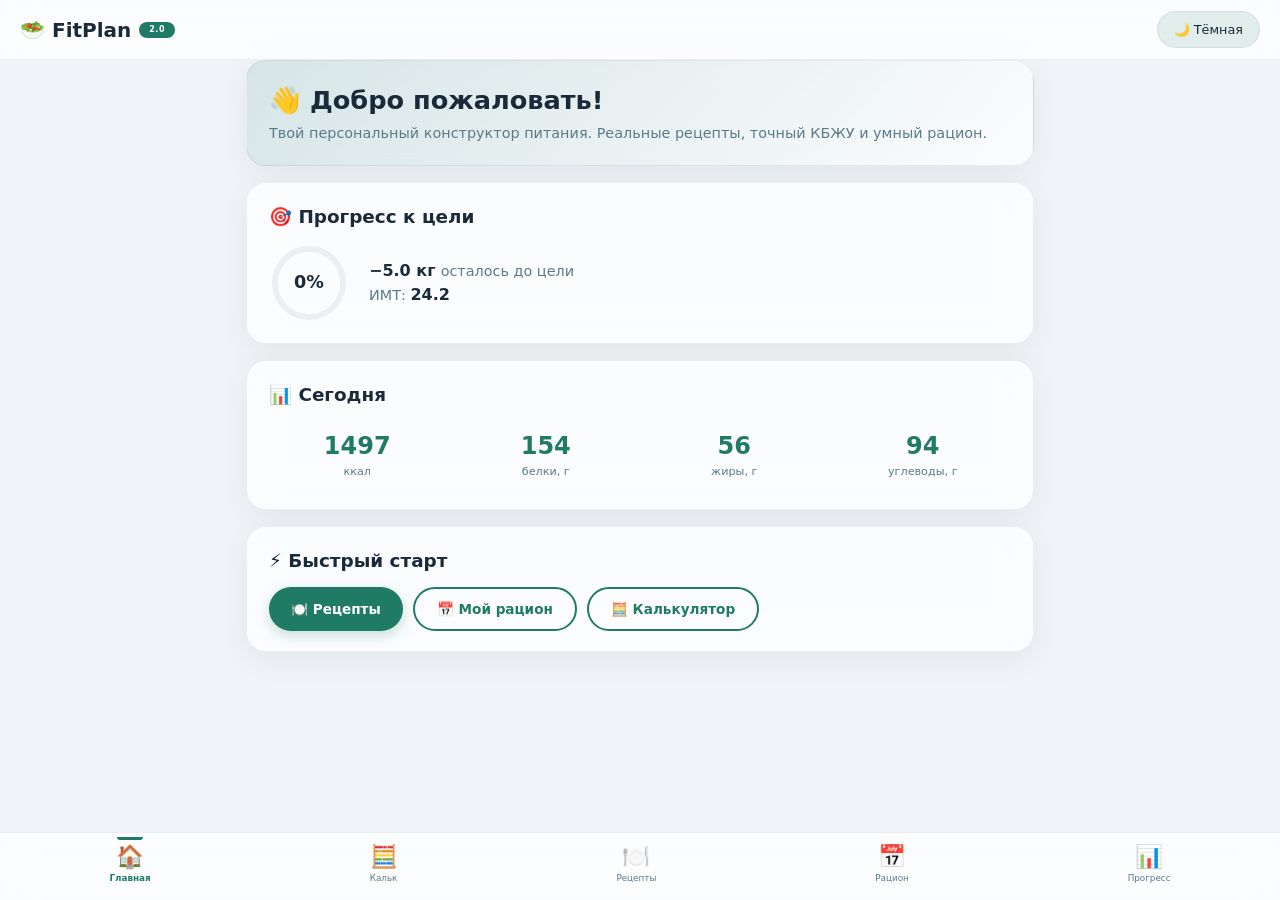
==== index.html @ 9dc666ec "Update index.html" ====
<!DOCTYPE html>
<html lang="ru">
<head>
  <meta charset="UTF-8">
  <meta name="viewport" content="width=device-width, initial-scale=1.0, maximum-scale=1.0, user-scalable=yes">

  <!-- SEO -->
  <title>FitPlan 2.0 — умный конструктор питания</title>
  <meta name="description" content="FitPlan 2.0: персональный конструктор питания с реальными рецептами, калькулятором калорий, планом на неделю и прогрессом.">
  <meta name="keywords" content="fitplan, питание, рецепты, кбжу, калории, похудение, рацион">
  <link rel="canonical" href="https://p2wwd8whgm-cmyk.github.io/fit-plan/">

  <!-- Open Graph -->
  <meta property="og:title" content="FitPlan 2.0 — умный конструктор питания">
  <meta property="og:description" content="Персональный конструктор питания с реальными рецептами на русском языке, калькулятором калорий и планом на неделю.">
  <meta property="og:url" content="https://p2wwd8whgm-cmyk.github.io/fit-plan/">
  <meta property="og:type" content="website">
  <meta property="og:image" content="https://p2wwd8whgm-cmyk.github.io/fit-plan/images/og-image.png">

  <!-- Twitter Card -->
  <meta name="twitter:card" content="summary_large_image">
  <meta name="twitter:title" content="FitPlan 2.0 — умный конструктор питания">
  <meta name="twitter:description" content="Персональный конструктор питания с реальными рецептами на русском языке, калькулятором калорий и планом на неделю.">

  <!-- PWA -->
  <link rel="manifest" href="manifest.json">
  <meta name="theme-color" content="#1f7b66">
  <meta name="apple-mobile-web-app-capable" content="yes">
  <meta name="apple-mobile-web-app-status-bar-style" content="black-translucent">

  <style>
    /* ============================================================
       1. ПЕРЕМЕННЫЕ И СБРОС
       ============================================================ */
    * {
      margin: 0;
      padding: 0;
      box-sizing: border-box;
      font-family: system-ui, -apple-system, 'Segoe UI', Roboto, sans-serif;
    }
    :root {
      --bg: #f0f4f8;
      --bg-card: rgba(255, 255, 255, 0.75);
      --bg-card-solid: #ffffff;
      --text: #1a2a3a;
      --text-muted: #5a7a8a;
      --border: rgba(0, 0, 0, 0.06);
      --primary: #1f7b66;
      --primary-light: rgba(31, 123, 102, 0.12);
      --primary-glow: rgba(31, 123, 102, 0.25);
      --shadow: 0 8px 32px rgba(0, 0, 0, 0.06);
      --radius: 20px;
      --radius-sm: 12px;
      --nav-height: 68px;
      --header-height: 60px;
      --transition: 0.35s cubic-bezier(0.4, 0, 0.2, 1);
    }
    [data-theme="dark"] {
      --bg: #0e1620;
      --bg-card: rgba(26, 38, 50, 0.85);
      --bg-card-solid: #1a2632;
      --text: #eaf0f5;
      --text-muted: #8aa0b0;
      --border: rgba(255, 255, 255, 0.06);
      --shadow: 0 8px 32px rgba(0, 0, 0, 0.4);
      --primary-light: rgba(43, 155, 130, 0.18);
      --primary-glow: rgba(43, 155, 130, 0.3);
    }
    html {
      scroll-behavior: smooth;
    }
    body {
      background: var(--bg);
      color: var(--text);
      transition: background var(--transition), color var(--transition);
      min-height: 100vh;
      padding-top: var(--header-height);
      padding-bottom: calc(var(--nav-height) + 20px);
      font-size: 16px;
      line-height: 1.5;
    }
    ::-webkit-scrollbar {
      width: 4px;
    }
    ::-webkit-scrollbar-track {
      background: transparent;
    }
    ::-webkit-scrollbar-thumb {
      background: var(--primary);
      border-radius: 10px;
    }
    a {
      color: var(--primary);
      text-decoration: none;
    }
    button {
      cursor: pointer;
      font: inherit;
      border: none;
      background: none;
      color: inherit;
    }
    input,
    select {
      font: inherit;
      color: inherit;
    }

    /* ============================================================
       2. ОБЩИЕ КОМПОНЕНТЫ
       ============================================================ */
    .container {
      max-width: 820px;
      margin: 0 auto;
      padding: 0 16px;
    }
    .text-muted {
      color: var(--text-muted);
      font-size: 0.9rem;
    }
    .card {
      background: var(--bg-card);
      backdrop-filter: blur(16px);
      -webkit-backdrop-filter: blur(16px);
      border: 1px solid var(--border);
      border-radius: var(--radius);
      padding: 20px 22px;
      margin-bottom: 16px;
      box-shadow: var(--shadow);
      transition: background var(--transition), border var(--transition), box-shadow var(--transition);
    }
    .card-solid {
      background: var(--bg-card-solid);
      backdrop-filter: none;
    }
    .card h2 {
      font-size: 1.15rem;
      font-weight: 600;
      margin-bottom: 12px;
      display: flex;
      align-items: center;
      gap: 8px;
    }
    .btn {
      display: inline-flex;
      align-items: center;
      justify-content: center;
      gap: 6px;
      padding: 10px 22px;
      border-radius: 60px;
      font-weight: 600;
      font-size: 0.85rem;
      transition: all var(--transition);
      border: none;
      background: var(--primary);
      color: #fff;
      box-shadow: 0 4px 14px var(--primary-glow);
    }
    .btn:hover {
      transform: translateY(-2px);
      box-shadow: 0 6px 24px var(--primary-glow);
    }
    .btn:active {
      transform: scale(0.97);
    }
    .btn-outline {
      background: transparent;
      color: var(--primary);
      box-shadow: none;
      border: 2px solid var(--primary);
    }
    .btn-outline:hover {
      background: var(--primary-light);
      box-shadow: none;
      transform: translateY(-2px);
    }
    .btn-sm {
      padding: 6px 14px;
      font-size: 0.75rem;
    }
    .btn-danger {
      background: #e74c3c;
      box-shadow: 0 4px 14px rgba(231, 76, 60, 0.25);
    }
    .btn-danger:hover {
      box-shadow: 0 6px 24px rgba(231, 76, 60, 0.35);
    }

    /* ============================================================
       3. ШАПКА
       ============================================================ */
    .header {
      position: fixed;
      top: 0;
      left: 0;
      right: 0;
      height: var(--header-height);
      background: var(--bg-card);
      backdrop-filter: blur(16px);
      -webkit-backdrop-filter: blur(16px);
      border-bottom: 1px solid var(--border);
      display: flex;
      align-items: center;
      justify-content: space-between;
      padding: 0 20px;
      z-index: 100;
      transition: background var(--transition), border var(--transition);
    }
    .header h1 {
      font-size: 1.25rem;
      font-weight: 700;
      display: flex;
      align-items: center;
      gap: 8px;
    }
    .header h1 span {
      background: var(--primary);
      color: #fff;
      font-size: 0.5rem;
      font-weight: 600;
      padding: 2px 10px;
      border-radius: 40px;
      letter-spacing: 0.5px;
      text-transform: uppercase;
    }
    .theme-toggle {
      padding: 8px 16px;
      border-radius: 60px;
      font-size: 0.8rem;
      font-weight: 500;
      background: var(--primary-light);
      color: var(--text);
      border: 1px solid var(--border);
      transition: all var(--transition);
    }
    .theme-toggle:hover {
      background: var(--primary);
      color: #fff;
    }

    /* ============================================================
       4. НИЖНЯЯ НАВИГАЦИЯ
       ============================================================ */
    .bottom-nav {
      position: fixed;
      bottom: 0;
      left: 0;
      right: 0;
      height: var(--nav-height);
      background: var(--bg-card);
      backdrop-filter: blur(16px);
      -webkit-backdrop-filter: blur(16px);
      border-top: 1px solid var(--border);
      display: flex;
      align-items: stretch;
      justify-content: space-around;
      padding: 4px 0 8px;
      z-index: 100;
      transition: background var(--transition), border var(--transition);
    }
    .bottom-nav .tab-btn {
      display: flex;
      flex-direction: column;
      align-items: center;
      justify-content: center;
      gap: 2px;
      font-size: 0.55rem;
      font-weight: 500;
      color: var(--text-muted);
      padding: 4px 12px;
      border-radius: var(--radius-sm);
      transition: all var(--transition);
      min-width: 52px;
      position: relative;
    }
    .bottom-nav .tab-btn .icon {
      font-size: 1.4rem;
      line-height: 1.2;
    }
    .bottom-nav .tab-btn.active {
      color: var(--primary);
      font-weight: 600;
    }
    .bottom-nav .tab-btn.active::after {
      content: '';
      position: absolute;
      top: 0;
      left: 30%;
      right: 30%;
      height: 3px;
      background: var(--primary);
      border-radius: 0 0 4px 4px;
    }
    .bottom-nav .tab-btn:hover {
      color: var(--text);
      background: var(--primary-light);
    }

    /* ============================================================
       5. СТРАНИЦЫ
       ============================================================ */
    .page {
      display: none;
      animation: fadeUp 0.4s ease;
    }
    .page.active {
      display: block;
    }
    @keyframes fadeUp {
      from {
        opacity: 0;
        transform: translateY(16px);
      }
      to {
        opacity: 1;
        transform: translateY(0);
      }
    }

    /* ============================================================
       6. ГЛАВНАЯ
       ============================================================ */
    .home-hero {
      background: linear-gradient(135deg, var(--primary-light), var(--bg-card));
      border: 1px solid var(--border);
    }
    .home-hero h2 {
      font-size: 1.6rem;
      margin-bottom: 4px;
    }
    .home-stats {
      display: grid;
      grid-template-columns: repeat(auto-fit, minmax(100px, 1fr));
      gap: 12px;
    }
    .home-stats .stat-item {
      text-align: center;
      padding: 8px 0;
    }
    .home-stats .stat-item .value {
      font-size: 1.5rem;
      font-weight: 700;
      color: var(--primary);
    }
    .home-stats .stat-item .label {
      font-size: 0.7rem;
      color: var(--text-muted);
    }
    .progress-ring-wrap {
      display: flex;
      align-items: center;
      gap: 20px;
      flex-wrap: wrap;
    }
    .progress-ring {
      width: 80px;
      height: 80px;
      border-radius: 50%;
      position: relative;
      display: flex;
      align-items: center;
      justify-content: center;
      font-weight: 700;
      font-size: 1.1rem;
      flex-shrink: 0;
    }
    .progress-ring svg {
      position: absolute;
      top: 0;
      left: 0;
      transform: rotate(-90deg);
    }
    .progress-ring svg circle {
      fill: none;
      stroke-width: 6;
      stroke-linecap: round;
    }
    .progress-ring .bg-circle {
      stroke: var(--border);
    }
    .progress-ring .progress-circle {
      stroke: var(--primary);
      transition: stroke-dashoffset 0.8s ease;
    }
    .progress-ring .center-text {
      z-index: 1;
    }

    /* ============================================================
       7. КАЛЬКУЛЯТОР
       ============================================================ */
    .slider-group {
      margin: 12px 0 8px;
    }
    .slider-group label {
      display: flex;
      justify-content: space-between;
      font-size: 0.85rem;
      font-weight: 500;
      margin-bottom: 4px;
    }
    .slider-group input[type="range"] {
      width: 100%;
      height: 4px;
      border-radius: 10px;
      background: var(--border);
      -webkit-appearance: none;
      appearance: none;
      outline: none;
      transition: background var(--transition);
    }
    .slider-group input[type="range"]::-webkit-slider-thumb {
      -webkit-appearance: none;
      appearance: none;
      width: 20px;
      height: 20px;
      border-radius: 50%;
      background: var(--primary);
      cursor: pointer;
      border: 3px solid var(--bg-card-solid);
      box-shadow: 0 2px 8px rgba(0, 0, 0, 0.15);
    }
    .slider-group input[type="range"]::-moz-range-thumb {
      width: 20px;
      height: 20px;
      border-radius: 50%;
      background: var(--primary);
      cursor: pointer;
      border: 3px solid var(--bg-card-solid);
    }
    .calc-result {
      display: grid;
      grid-template-columns: 1fr 1fr;
      gap: 12px;
      margin-top: 12px;
    }
    .calc-result .result-card {
      background: var(--bg-card-solid);
      border-radius: var(--radius-sm);
      padding: 12px 16px;
      text-align: center;
      border: 1px solid var(--border);
      transition: all var(--transition);
    }
    .calc-result .result-card .number {
      font-size: 1.6rem;
      font-weight: 700;
      color: var(--primary);
    }
    .calc-result .result-card .label {
      font-size: 0.7rem;
      color: var(--text-muted);
    }
    .bju-chart {
      display: flex;
      gap: 8px;
      margin: 12px 0;
      height: 20px;
      border-radius: 60px;
      overflow: hidden;
      background: var(--border);
    }
    .bju-chart .segment {
      height: 100%;
      transition: width 0.6s ease;
    }
    .bju-chart .segment-protein {
      background: #4CAF50;
    }
    .bju-chart .segment-fat {
      background: #FFC107;
    }
    .bju-chart .segment-carbs {
      background: #2196F3;
    }
    .bju-legend {
      display: flex;
      gap: 16px;
      flex-wrap: wrap;
      font-size: 0.75rem;
      color: var(--text-muted);
    }
    .bju-legend .dot {
      display: inline-block;
      width: 10px;
      height: 10px;
      border-radius: 50%;
      margin-right: 4px;
    }
    .dot-protein {
      background: #4CAF50;
    }
    .dot-fat {
      background: #FFC107;
    }
    .dot-carbs {
      background: #2196F3;
    }
    .goal-btns {
      display: flex;
      flex-wrap: wrap;
      gap: 6px;
      margin: 6px 0 4px;
    }
    .goal-btn {
      padding: 6px 14px;
      border-radius: 60px;
      border: 2px solid var(--border);
      font-weight: 500;
      font-size: 0.75rem;
      background: transparent;
      transition: all var(--transition);
      color: var(--text);
      flex: 1 0 auto;
      text-align: center;
    }
    .goal-btn:hover {
      border-color: var(--primary);
      background: var(--primary-light);
    }
    .goal-btn.active {
      border-color: var(--primary);
      background: var(--primary);
      color: #fff;
    }
    .calc-select {
      padding: 8px 14px;
      border-radius: 60px;
      border: 1px solid var(--border);
      background: var(--bg-card-solid);
      color: var(--text);
      font-size: 0.85rem;
      width: 100%;
      transition: all var(--transition);
    }
    .calc-select:focus {
      outline: none;
      border-color: var(--primary);
      box-shadow: 0 0 0 3px var(--primary-light);
    }

    /* ============================================================
       8. РЕЦЕПТЫ
       ============================================================ */
    .search-box {
      display: flex;
      gap: 8px;
      flex-wrap: wrap;
      margin: 8px 0;
    }
    .search-box input {
      flex: 1;
      padding: 10px 16px;
      border-radius: 60px;
      border: 1px solid var(--border);
      background: var(--bg-card-solid);
      color: var(--text);
      font-size: 0.9rem;
      min-width: 140px;
      transition: all var(--transition);
    }
    .search-box input:focus {
      outline: none;
      border-color: var(--primary);
      box-shadow: 0 0 0 3px var(--primary-light);
    }
    .filter-group {
      display: flex;
      flex-wrap: wrap;
      gap: 6px;
      margin: 6px 0;
    }
    .filter-group .filter-btn {
      padding: 4px 12px;
      border-radius: 40px;
      border: 1px solid var(--border);
      font-size: 0.7rem;
      font-weight: 500;
      background: transparent;
      color: var(--text);
      transition: all var(--transition);
    }
    .filter-group .filter-btn:hover {
      background: var(--primary-light);
      border-color: var(--primary);
    }
    .filter-group .filter-btn.active {
      background: var(--primary);
      border-color: var(--primary);
      color: #fff;
    }
    .filter-label {
      font-size: 0.7rem;
      font-weight: 600;
      color: var(--text-muted);
      margin-right: 4px;
      display: flex;
      align-items: center;
    }
    .recipe-grid {
      display: grid;
      grid-template-columns: repeat(auto-fill, minmax(155px, 1fr));
      gap: 12px;
      margin-top: 12px;
      max-height: 420px;
      overflow-y: auto;
      padding-right: 4px;
    }
    .recipe-card {
      background: var(--bg-card-solid);
      border: 1px solid var(--border);
      border-radius: var(--radius-sm);
      padding: 12px;
      transition: all var(--transition);
      position: relative;
    }
    .recipe-card:hover {
      transform: translateY(-3px);
      box-shadow: var(--shadow);
      border-color: var(--primary);
    }
    .recipe-card .favorite-btn {
      position: absolute;
      top: 6px;
      right: 6px;
      background: none;
      border: none;
      font-size: 1rem;
      cursor: pointer;
      transition: all var(--transition);
    }
    .recipe-card .favorite-btn:hover {
      transform: scale(1.2);
    }
    .recipe-card .title {
      font-weight: 600;
      font-size: 0.85rem;
      margin-bottom: 4px;
      padding-right: 24px;
    }
    .recipe-card .meta {
      font-size: 0.65rem;
      color: var(--text-muted);
      display: flex;
      gap: 6px;
      flex-wrap: wrap;
      margin: 4px 0;
    }
    .recipe-card .meta span {
      background: var(--primary-light);
      padding: 1px 8px;
      border-radius: 40px;
    }
    .recipe-card .add-btn {
      width: 100%;
      margin-top: 8px;
      padding: 5px 0;
      border-radius: 40px;
      font-size: 0.7rem;
      font-weight: 600;
      background: var(--primary);
      color: #fff;
      border: none;
      transition: all var(--transition);
    }
    .recipe-card .add-btn:hover {
      background: var(--primary-hover);
    }
    .search-history {
      display: flex;
      flex-wrap: wrap;
      gap: 6px;
      margin: 6px 0;
    }
    .search-history .history-item {
      background: var(--primary-light);
      padding: 2px 12px;
      border-radius: 40px;
      font-size: 0.7rem;
      cursor: pointer;
      color: var(--primary);
      border: 1px solid var(--border);
      transition: all var(--transition);
    }
    .search-history .history-item:hover {
      background: var(--primary);
      color: #fff;
    }
    .empty-msg {
      text-align: center;
      padding: 30px 0;
      color: var(--text-muted);
    }
    .empty-msg .big-icon {
      font-size: 3.5rem;
      display: block;
      margin-bottom: 8px;
    }

    /* ============================================================
       9. РАЦИОН
       ============================================================ */
    .day-block {
      background: var(--bg-card-solid);
      border-left: 4px solid var(--primary);
      border-radius: var(--radius-sm);
      padding: 12px 16px;
      margin-bottom: 10px;
      border: 1px solid var(--border);
      border-left-width: 4px;
      transition: all var(--transition);
    }
    .day-block .day-title {
      font-weight: 600;
      font-size: 0.95rem;
      display: flex;
      justify-content: space-between;
      align-items: center;
      margin-bottom: 4px;
    }
    .day-block .day-title .badge {
      background: var(--primary-light);
      color: var(--primary);
      padding: 1px 12px;
      border-radius: 40px;
      font-size: 0.7rem;
      font-weight: 600;
    }
    .day-block .meal {
      display: flex;
      align-items: center;
      gap: 8px;
      padding: 4px 0;
      border-bottom: 1px dashed var(--border);
      font-size: 0.85rem;
    }
    .day-block .meal:last-child {
      border-bottom: none;
    }
    .day-block .meal .meal-name {
      flex: 1;
      font-weight: 500;
    }
    .day-block .meal .meal-kcal {
      font-weight: 600;
      color: var(--primary);
      font-size: 0.8rem;
    }
    .day-block .meal .meal-actions {
      display: flex;
      gap: 4px;
    }
    .day-block .meal .meal-actions button {
      background: none;
      border: none;
      font-size: 0.7rem;
      cursor: pointer;
      padding: 0 2px;
      color: var(--text-muted);
      transition: all var(--transition);
    }
    .day-block .meal .meal-actions button:hover {
      color: var(--primary);
    }
    .day-block .meal .meal-actions .replace-btn {
      color: #f39c12;
    }
    .day-block .meal .meal-actions .remove-btn {
      color: #e74c3c;
    }
    .day-block .total-day {
      margin-top: 6px;
      font-weight: 700;
      font-size: 0.85rem;
    }

    /* ============================================================
       10. КАЛЕНДАРЬ
       ============================================================ */
    .calendar-header {
      display: flex;
      justify-content: space-between;
      align-items: center;
      flex-wrap: wrap;
      gap: 8px;
      margin-bottom: 12px;
    }
    .calendar-header .month-nav {
      display: flex;
      align-items: center;
      gap: 12px;
    }
    .calendar-header .month-nav strong {
      font-size: 1.1rem;
      min-width: 120px;
      text-align: center;
    }
    .calendar-header .month-change {
      font-weight: 600;
      font-size: 0.9rem;
    }
    .calendar-grid {
      display: grid;
      grid-template-columns: repeat(7, 1fr);
      gap: 4px;
      font-size: 0.8rem;
    }
    .calendar-grid .day-header {
      font-weight: 600;
      color: var(--text-muted);
      padding: 4px;
      text-align: center;
      font-size: 0.7rem;
    }
    .calendar-grid .calendar-day {
      padding: 4px 2px;
      border-radius: var(--radius-sm);
      background: var(--bg-card-solid);
      border: 1px solid var(--border);
      cursor: pointer;
      transition: all var(--transition);
      text-align: center;
      min-height: 44px;
      display: flex;
      flex-direction: column;
      align-items: center;
      justify-content: center;
    }
    .calendar-grid .calendar-day:hover {
      transform: scale(1.04);
      box-shadow: var(--shadow);
    }
    .calendar-grid .calendar-day .day-number {
      font-weight: 500;
    }
    .calendar-grid .calendar-day .day-weight {
      font-size: 0.55rem;
      font-weight: 600;
    }
    .calendar-grid .calendar-day.empty {
      opacity: 0.3;
      cursor: default;
      background: transparent;
      border-color: transparent;
    }
    .calendar-grid .calendar-day.empty:hover {
      transform: none;
      box-shadow: none;
    }
    .calendar-grid .calendar-day.today {
      border-color: var(--primary);
      border-width: 2px;
    }
    .calendar-grid .calendar-day.low {
      background: rgba(76, 175, 80, 0.12);
      border-color: rgba(76, 175, 80, 0.2);
    }
    .calendar-grid .calendar-day.low .day-weight {
      color: #4CAF50;
    }
    .calendar-grid .calendar-day.high {
      background: rgba(231, 76, 60, 0.12);
      border-color: rgba(231, 76, 60, 0.2);
    }
    .calendar-grid .calendar-day.high .day-weight {
      color: #e74c3c;
    }

    .calendar-legend {
      display: flex;
      gap: 12px;
      justify-content: center;
      flex-wrap: wrap;
      margin-top: 12px;
      font-size: 0.7rem;
      color: var(--text-muted);
    }
    .calendar-legend .dot {
      display: inline-block;
      width: 10px;
      height: 10px;
      border-radius: 50%;
      margin-right: 4px;
    }
    .dot-low {
      background: #4CAF50;
    }
    .dot-high {
      background: #e74c3c;
    }
    .dot-empty {
      background: var(--border);
    }

    /* ============================================================
       11. МОДАЛЬНЫЕ ОКНА
       ============================================================ */
    .modal-overlay {
      display: none;
      position: fixed;
      inset: 0;
      background: rgba(0, 0, 0, 0.5);
      backdrop-filter: blur(8px);
      -webkit-backdrop-filter: blur(8px);
      justify-content: center;
      align-items: center;
      z-index: 200;
      padding: 16px;
    }
    .modal-overlay.active {
      display: flex;
    }
    .modal {
      background: var(--bg-card-solid);
      border-radius: var(--radius);
      padding: 24px;
      max-width: 440px;
      width: 100%;
      box-shadow: 0 24px 64px rgba(0, 0, 0, 0.2);
      animation: modalIn 0.3s ease;
    }
    @keyframes modalIn {
      from {
        opacity: 0;
        transform: scale(0.95) translateY(20px);
      }
      to {
        opacity: 1;
        transform: scale(1) translateY(0);
      }
    }
    .modal h3 {
      font-size: 1.2rem;
      font-weight: 600;
      margin-bottom: 8px;
    }
    .modal label {
      display: block;
      font-weight: 500;
      font-size: 0.85rem;
      margin: 8px 0 4px;
    }
    .modal select {
      width: 100%;
      padding: 10px 14px;
      border-radius: 60px;
      border: 1px solid var(--border);
      background: var(--bg-card-solid);
      color: var(--text);
      font-size: 0.9rem;
    }
    .modal .btn-row {
      display: flex;
      gap: 8px;
      margin-top: 16px;
      justify-content: flex-end;
    }
    .modal .btn-row .btn {
      padding: 8px 24px;
    }
    .replace-grid {
      display: grid;
      grid-template-columns: 1fr 1fr;
      gap: 6px;
      max-height: 200px;
      overflow-y: auto;
      margin-top: 8px;
    }
    .replace-grid .replace-item {
      background: var(--bg-card-solid);
      border: 1px solid var(--border);
      border-radius: var(--radius-sm);
      padding: 8px 10px;
      font-size: 0.8rem;
      cursor: pointer;
      transition: all var(--transition);
      text-align: center;
    }
    .replace-grid .replace-item:hover {
      border-color: var(--primary);
      background: var(--primary-light);
    }
    .replace-grid .replace-item .kcal {
      font-size: 0.6rem;
      color: var(--text-muted);
    }

    /* ============================================================
       12. TOAST
       ============================================================ */
    .toast {
      position: fixed;
      bottom: calc(var(--nav-height) + 20px);
      left: 50%;
      transform: translateX(-50%) translateY(20px);
      background: var(--bg-card-solid);
      border: 1px solid var(--border);
      border-radius: 60px;
      padding: 10px 24px;
      box-shadow: 0 8px 32px rgba(0, 0, 0, 0.12);
      font-size: 0.85rem;
      z-index: 300;
      opacity: 0;
      pointer-events: none;
      transition: all 0.4s ease;
      color: var(--text);
      max-width: 90%;
      white-space: nowrap;
    }
    .toast.show {
      opacity: 1;
      transform: translateX(-50%) translateY(0);
      pointer-events: auto;
    }

    /* ============================================================
       13. АДАПТИВНОСТЬ
       ============================================================ */
    @media (max-width: 640px) {
      body {
        padding-top: 56px;
        padding-bottom: calc(var(--nav-height) + 12px);
        font-size: 15px;
      }
      .header {
        padding: 0 14px;
        height: 56px;
      }
      .header h1 {
        font-size: 1.1rem;
      }
      .bottom-nav {
        height: 60px;
        padding: 2px 0 6px;
      }
      .bottom-nav .tab-btn {
        min-width: 40px;
        padding: 2px 6px;
        font-size: 0.5rem;
      }
      .bottom-nav .tab-btn .icon {
        font-size: 1.2rem;
      }
      .card {
        padding: 14px 16px;
        border-radius: 16px;
      }
      .calc-result {
        grid-template-columns: 1fr 1fr;
        gap: 8px;
      }
      .calc-result .result-card .number {
        font-size: 1.3rem;
      }
      .recipe-grid {
        grid-template-columns: repeat(auto-fill, minmax(135px, 1fr));
        max-height: 320px;
      }
      .calendar-grid .calendar-day {
        min-height: 36px;
        font-size: 0.7rem;
      }
      .calendar-grid .calendar-day .day-weight {
        font-size: 0.5rem;
      }
      .home-stats {
        grid-template-columns: repeat(2, 1fr);
      }
      .home-stats .stat-item .value {
        font-size: 1.2rem;
      }
      .modal {
        padding: 18px;
        margin: 0 8px;
      }
      .replace-grid {
        grid-template-columns: 1fr;
      }
    }
    @media (max-width: 400px) {
      .container {
        padding: 0 10px;
      }
      .card {
        padding: 12px 12px;
        border-radius: 14px;
      }
      .recipe-grid {
        grid-template-columns: repeat(auto-fill, minmax(120px, 1fr));
      }
      .goal-btn {
        font-size: 0.65rem;
        padding: 4px 10px;
      }
      .btn {
        font-size: 0.75rem;
        padding: 8px 16px;
      }
    }
  </style>
</head>

<body>

  <!-- ШАПКА -->
  <header class="header">
    <h1>🥗 FitPlan <span>2.0</span></h1>
    <button class="theme-toggle" id="themeToggle" aria-label="Переключить тему">🌙 Тёмная</button>
  </header>

  <!-- TOAST -->
  <div class="toast" id="toast"></div>

  <main class="container">

    <!-- ============================================================
    СТРАНИЦА 1: ГЛАВНАЯ
    ============================================================ -->
    <section class="page active" id="page-home">
      <div class="card home-hero">
        <h2>👋 Добро пожаловать!</h2>
        <p class="text-muted">Твой персональный конструктор питания. Реальные рецепты, точный КБЖУ и умный рацион.</p>
      </div>

      <div class="card">
        <h2>🎯 Прогресс к цели</h2>
        <div class="progress-ring-wrap">
          <div class="progress-ring" id="homeProgressRing">
            <svg width="80" height="80" viewBox="0 0 80 80">
              <circle class="bg-circle" cx="40" cy="40" r="34"/>
              <circle class="progress-circle" id="homeProgressCircle" cx="40" cy="40" r="34"
              stroke-dasharray="213.6" stroke-dashoffset="213.6"/>
            </svg>
            <span class="center-text" id="homeProgressPercent">0%</span>
          </div>
          <div>
            <strong id="homeProgressDiff">0 кг</strong>
            <span class="text-muted"> осталось до цели</span>
            <div><span class="text-muted">ИМТ: </span><strong id="homeBMI">—</strong></div>
          </div>
        </div>
      </div>

      <div class="card">
        <h2>📊 Сегодня</h2>
        <div class="home-stats">
          <div class="stat-item"><div class="value" id="homeKcal">—</div><div class="label">ккал</div></div>
          <div class="stat-item"><div class="value" id="homeProtein">—</div><div class="label">белки, г</div></div>
          <div class="stat-item"><div class="value" id="homeFat">—</div><div class="label">жиры, г</div></div>
          <div class="stat-item"><div class="value" id="homeCarbs">—</div><div class="label">углеводы, г</div></div>
        </div>
      </div>

      <div class="card">
        <h2>⚡ Быстрый старт</h2>
        <div style="display:flex; gap:10px; flex-wrap:wrap;">
          <button class="btn" onclick="switchTab('recipes')">🍽️ Рецепты</button>
          <button class="btn btn-outline" onclick="switchTab('mealplan')">📅 Мой рацион</button>
          <button class="btn btn-outline" onclick="switchTab('calc')">🧮 Калькулятор</button>
        </div>
      </div>
    </section>

    <!-- ============================================================
    СТРАНИЦА 2: КАЛЬКУЛЯТОР
    ============================================================ -->
    <section class="page" id="page-calc">
      <div class="card">
        <h2>🧮 Калькулятор нормы</h2>
        <p class="text-muted" style="margin-bottom:12px;">Введи свои параметры и получи точную дневную норму.</p>

        <div style="margin-bottom:12px;">
          <label style="font-weight:500; font-size:0.85rem; display:block; margin-bottom:4px;">Пол</label>
          <select class="calc-select" id="gender">
            <option value="female">Женский</option>
            <option value="male">Мужской</option>
          </select>
        </div>

        <div class="slider-group">
          <label><span>Возраст</span><span id="ageValue">30</span></label>
          <input type="range" id="ageSlider" min="10" max="80" value="30">
        </div>
        <div class="slider-group">
          <label><span>Рост (см)</span><span id="heightValue">170</span></label>
          <input type="range" id="heightSlider" min="120" max="220" value="170">
        </div>
        <div class="slider-group">
          <label><span>Вес (кг)</span><span id="weightValue">70</span></label>
          <input type="range" id="weightSlider" min="30" max="200" value="70">
        </div>
        <div class="slider-group">
          <label><span>🎯 Желаемый вес</span><span id="goalWeightValue">65</span></label>
          <input type="range" id="goalWeightSlider" min="30" max="200" value="65">
        </div>

        <div style="margin-bottom:12px;">
          <label style="font-weight:500; font-size:0.85rem; display:block; margin-bottom:4px;">Активность</label>
          <select class="calc-select" id="activity">
            <option value="1.2">Сидячий образ жизни</option>
            <option value="1.375" selected>Лёгкая (1–3 тренировки)</option>
            <option value="1.55">Умеренная (3–5 тренировок)</option>
            <option value="1.725">Высокая (6–7 тренировок)</option>
          </select>
        </div>

        <div>
          <label style="font-weight:500; font-size:0.85rem; display:block; margin-bottom:4px;">🎯 Цель</label>
          <div class="goal-btns">
            <button class="goal-btn active" data-factor="0.75" data-plan="fatloss">🔥 Жиросжигание</button>
            <button class="goal-btn" data-factor="0.85" data-plan="moderate">⚖️ Умеренное</button>
            <button class="goal-btn" data-factor="1.0" data-plan="maintain">🛡️ Поддержание</button>
            <button class="goal-btn" data-factor="1.15" data-plan="bulk">💪 Набор массы</button>
          </div>
          <div id="goalDesc" style="font-size:0.75rem; color:var(--text-muted); margin-top:2px;">Интенсивный дефицит 25% — до 1 кг в неделю</div>
        </div>

        <div style="margin-top:12px;">
          <div class="bju-chart" id="bjuChart">
            <div class="segment segment-protein" id="bjuProtein" style="width:33%"></div>
            <div class="segment segment-fat" id="bjuFat" style="width:33%"></div>
            <div class="segment segment-carbs" id="bjuCarbs" style="width:34%"></div>
          </div>
          <div class="bju-legend">
            <span><span class="dot dot-protein"></span> Белки</span>
            <span><span class="dot dot-fat"></span> Жиры</span>
            <span><span class="dot dot-carbs"></span> Углеводы</span>
          </div>
        </div>

        <div class="calc-result">
          <div class="result-card"><div class="number" id="resKcal">—</div><div class="label">ккал/день</div></div>
          <div class="result-card"><div class="number" id="resProtein">—</div><div class="label">белки, г</div></div>
          <div class="result-card"><div class="number" id="resFat">—</div><div class="label">жиры, г</div></div>
          <div class="result-card"><div class="number" id="resCarbs">—</div><div class="label">углеводы, г</div></div>
        </div>

        <div style="display:grid; grid-template-columns:1fr 1fr 1fr; gap:8px; margin-top:8px;">
          <div class="result-card" style="padding:8px 12px;"><div class="number" id="resDiff" style="font-size:1.1rem;">—</div><div class="label">разница</div></div>
          <div class="result-card" style="padding:8px 12px;"><div class="number" id="resWeeks" style="font-size:1.1rem;">—</div><div class="label">срок, нед</div></div>
          <div class="result-card" style="padding:8px 12px;"><div class="number" id="resSpeed" style="font-size:1.1rem;">—</div><div class="label">скорость</div></div>
        </div>
      </div>
    </section>

    <!-- ============================================================
    СТРАНИЦА 3: РЕЦЕПТЫ
    ============================================================ -->
    <section class="page" id="page-recipes">
      <div class="card">
        <h2>🔍 Поиск рецептов</h2>
        <p class="text-muted">100+ реальных блюд на русском языке.</p>

        <div class="search-box">
          <input type="text" id="recipeSearch" placeholder="Например: курица, паста, салат" autocomplete="off">
          <button class="btn" id="searchBtn">🔍 Найти</button>
          <button class="btn btn-outline" id="clearSearchBtn">✖</button>
        </div>

        <div class="search-history" id="searchHistory"></div>

        <div class="filter-group" id="categoryFilterGroup">
          <span class="filter-label">📂 Категория:</span>
          <button class="filter-btn active" data-filter="all">Все</button>
          <button class="filter-btn" data-filter="breakfast">🍳 Завтрак</button>
          <button class="filter-btn" data-filter="lunch">🥗 Обед</button>
          <button class="filter-btn" data-filter="dinner">🍲 Ужин</button>
          <button class="filter-btn" data-filter="snack">🍏 Перекус</button>
          <button class="filter-btn" data-filter="dessert">🍰 Десерт</button>
        </div>

        <div class="filter-group" id="dietFilterGroup">
          <span class="filter-label">🍽️ Диета:</span>
          <button class="filter-btn active" data-filter="all">Все</button>
          <button class="filter-btn" data-filter="vegetarian">🌱 Вегетарианское</button>
          <button class="filter-btn" data-filter="lowcarb">🥑 Низкоуглеводное</button>
        </div>

        <div class="filter-group">
          <span class="filter-label">⏱️ Время:</span>
          <button class="filter-btn active" data-filter="all">Все</button>
          <button class="filter-btn" data-filter="fast">⚡ До 20 мин</button>
          <button class="filter-btn" data-filter="medium">⏱️ До 40 мин</button>
          <button class="filter-btn" data-filter="long">🐢 40+ мин</button>
        </div>

        <div id="recipeResults" class="recipe-grid"></div>
        <div id="recipeInfo" style="font-size:0.75rem; color:var(--text-muted); margin-top:8px;">Введите запрос для поиска рецептов.</div>
      </div>
    </section>

    <!-- ============================================================
    СТРАНИЦА 4: РАЦИОН
    ============================================================ -->
    <section class="page" id="page-mealplan">
      <div class="card">
        <div style="display:flex; justify-content:space-between; align-items:center; flex-wrap:wrap; gap:8px; margin-bottom:8px;">
          <h2 style="margin:0;">📅 Мой рацион</h2>
          <div style="display:flex; gap:6px; flex-wrap:wrap;">
            <button class="btn btn-sm" id="autoPlanBtn">🧠 Собрать</button>
            <button class="btn btn-outline btn-sm" id="exportShopListBtn">📋 Список</button>
            <button class="btn btn-outline btn-sm btn-danger" id="clearPlanBtn">🗑️ Очистить</button>
          </div>
        </div>
        <p class="text-muted" id="planDesc">Добавь блюда из раздела «Рецепты» или нажми «Собрать».</p>
        <div id="mealPlanContainer">
          <div class="empty-msg">
            <span class="big-icon">🍽️</span>
            <p>Рацион пуст. Начни с поиска рецептов!</p>
            <button class="btn btn-sm" onclick="switchTab('recipes')" style="margin-top:8px;">🍽️ Перейти к рецептам</button>
          </div>
        </div>
      </div>
    </section>

    <!-- ============================================================
    СТРАНИЦА 5: ПРОГРЕСС
    ============================================================ -->
    <section class="page" id="page-progress">
      <div class="card">
        <h2>📈 Прогресс к цели</h2>
        <div class="progress-ring-wrap">
          <div class="progress-ring" id="progressRing">
            <svg width="80" height="80" viewBox="0 0 80 80">
              <circle class="bg-circle" cx="40" cy="40" r="34"/>
              <circle class="progress-circle" id="progressCircle" cx="40" cy="40" r="34"
              stroke-dasharray="213.6" stroke-dashoffset="213.6"/>
            </svg>
            <span class="center-text" id="progressPercent">0%</span>
          </div>
          <div>
            <strong id="progressWeightDiff">0 кг</strong>
            <span class="text-muted"> осталось до цели</span>
            <div><span class="text-muted">ИМТ: </span><strong id="progressBMI">—</strong></div>
          </div>
        </div>
      </div>

      <div class="card">
        <h2>📅 Календарь веса</h2>
        <div class="calendar-header">
          <div class="month-nav">
            <button class="btn btn-sm btn-outline" id="prevMonthBtn">◀</button>
            <strong id="calendarMonthYear">Апрель 2025</strong>
            <button class="btn btn-sm btn-outline" id="nextMonthBtn">▶</button>
          </div>
          <div class="month-change" id="monthChange">0 кг</div>
        </div>
        <div class="calendar-grid" id="calendarGrid">
          <div class="day-header">Пн</div>
          <div class="day-header">Вт</div>
          <div class="day-header">Ср</div>
          <div class="day-header">Чт</div>
          <div class="day-header">Пт</div>
          <div class="day-header">Сб</div>
          <div class="day-header">Вс</div>
        </div>
        <div class="calendar-legend">
          <span><span class="dot dot-low"></span> Похудение</span>
          <span><span class="dot dot-high"></span> Набор</span>
          <span><span class="dot dot-empty"></span> Нет данных</span>
        </div>
        <p class="text-muted" style="margin-top:8px; font-size:0.75rem;">Нажми на день, чтобы добавить или изменить вес.</p>
      </div>

      <div class="card">
        <h2>📋 Статистика</h2>
        <div style="display:grid; grid-template-columns:repeat(auto-fill, minmax(100px,1fr)); gap:12px;">
          <div><span class="text-muted">Старт</span><br><strong id="statStart">—</strong> кг</div>
          <div><span class="text-muted">Текущий</span><br><strong id="statCurrent">—</strong> кг</div>
          <div><span class="text-muted">Потеряно</span><br><strong id="statLost">—</strong> кг</div>
          <div><span class="text-muted">Скорость</span><br><strong id="statSpeed">—</strong> кг/нед</div>
          <div><span class="text-muted">ИМТ</span><br><strong id="statBMI">—</strong></div>
          <div><span class="text-muted">Цель</span><br><strong id="statGoal">—</strong> кг</div>
        </div>
      </div>
    </section>

  </main>

  <!-- НИЖНЯЯ НАВИГАЦИЯ -->
  <nav class="bottom-nav" role="navigation">
    <button class="tab-btn active" data-tab="home"><span class="icon">🏠</span>Главная</button>
    <button class="tab-btn" data-tab="calc"><span class="icon">🧮</span>Кальк</button>
    <button class="tab-btn" data-tab="recipes"><span class="icon">🍽️</span>Рецепты</button>
    <button class="tab-btn" data-tab="mealplan"><span class="icon">📅</span>Рацион</button>
    <button class="tab-btn" data-tab="progress"><span class="icon">📊</span>Прогресс</button>
  </nav>

  <!-- МОДАЛЬНОЕ ОКНО: ДОБАВЛЕНИЕ РЕЦЕПТА -->
  <div class="modal-overlay" id="addRecipeModal">
    <div class="modal">
      <h3>🍽️ Добавить в рацион</h3>
      <p id="modalRecipeName" style="font-weight:500; font-size:0.9rem; margin-bottom:8px;"></p>
      <label for="modalDay">День недели</label>
      <select id="modalDay">
        <option value="Понедельник">Понедельник</option>
        <option value="Вторник">Вторник</option>
        <option value="Среда">Среда</option>
        <option value="Четверг">Четверг</option>
        <option value="Пятница">Пятница</option>
        <option value="Суббота">Суббота</option>
        <option value="Воскресенье">Воскресенье</option>
      </select>
      <label for="modalMealType">Приём пищи</label>
      <select id="modalMealType">
        <option value="Завтрак">🍳 Завтрак</option>
        <option value="Обед">🥗 Обед</option>
        <option value="Ужин">🍲 Ужин</option>
        <option value="Перекус">🍏 Перекус</option>
      </select>
      <div class="btn-row">
        <button class="btn btn-outline" id="modalCancel">Отмена</button>
        <button class="btn" id="modalConfirm">✅ Добавить</button>
      </div>
    </div>
  </div>

  <!-- МОДАЛЬНОЕ ОКНО: ЗАМЕНА РЕЦЕПТА -->
  <div class="modal-overlay" id="replaceModal">
    <div class="modal">
      <h3>🔄 Заменить блюдо</h3>
      <p id="replaceInfo" style="font-size:0.9rem; margin-bottom:8px;">Выбери альтернативу:</p>
      <div id="replaceOptions" class="replace-grid"></div>
      <div class="btn-row">
        <button class="btn btn-outline" id="replaceCancel">Отмена</button>
      </div>
    </div>
  </div>

  <script>
    // ============================================================
    // 1. STORAGE
    // ============================================================
    const Storage = {
      save(key, value) { try { localStorage.setItem('fp2_' + key, JSON.stringify(value)); } catch (e) {} },
      load(key, fallback) { try { const v = localStorage.getItem('fp2_' + key); return v ? JSON.parse(v) : fallback; } catch (
        e) { return fallback; } }
    };

    // ============================================================
    // 2. TOAST
    // ============================================================
    let toastTimer;

    function showToast(msg) {
      const t = document.getElementById('toast');
      t.textContent = msg;
      t.classList.add('show');
      clearTimeout(toastTimer);
      toastTimer = setTimeout(() => t.classList.remove('show'), 2500);
    }

    // ============================================================
    // 3. THEME
    // ============================================================
    const themeToggle = document.getElementById('themeToggle');
    const theme = Storage.load('theme', 'light');
    document.documentElement.setAttribute('data-theme', theme);
    themeToggle.textContent = theme === 'dark' ? '☀️ Светлая' : '🌙 Тёмная';
    themeToggle.addEventListener('click', () => {
      const newTheme = document.documentElement.getAttribute('data-theme') === 'dark' ? 'light' : 'dark';
      document.documentElement.setAttribute('data-theme', newTheme);
      Storage.save('theme', newTheme);
      themeToggle.textContent = newTheme === 'dark' ? '☀️ Светлая' : '🌙 Тёмная';
    });

    // ============================================================
    // 4. NAVIGATION
    // ============================================================
    const tabMap = { home: 'page-home', calc: 'page-calc', recipes: 'page-recipes', mealplan: 'page-mealplan',
      progress: 'page-progress' };

    function switchTab(id) {
      document.querySelectorAll('.page').forEach(p => p.classList.remove('active'));
      document.getElementById(tabMap[id]).classList.add('active');
      document.querySelectorAll('.tab-btn').forEach(b => b.classList.toggle('active', b.dataset.tab === id));
      Storage.save('tab', id);
      if (id === 'mealplan') renderMeals();
      if (id === 'progress') buildCalendar(calendarDate.getFullYear(), calendarDate.getMonth());
      if (id === 'home') updateHome();
    }

    document.querySelectorAll('.tab-btn').forEach(b => b.addEventListener('click', () => switchTab(b.dataset.tab)));
    const savedTab = Storage.load('tab', 'home');
    switchTab(savedTab);

    // ============================================================
    // 5. CALCULATOR
    // ============================================================
    const goalBtns = document.querySelectorAll('.goal-btn');
    let currentPlan = Storage.load('currentPlan', 'fatloss');

    goalBtns.forEach(btn => {
      btn.addEventListener('click', function() {
        goalBtns.forEach(b => b.classList.remove('active'));
        this.classList.add('active');
        currentPlan = this.dataset.plan;
        Storage.save('currentPlan', currentPlan);
        const desc = parseFloat(this.dataset.factor) === 0.75 ? 'Интенсивный дефицит 25% — до 1 кг в неделю' :
          parseFloat(this.dataset.factor) === 0.85 ? 'Комфортный дефицит 15% — ~0,5–0,7 кг в неделю' :
          parseFloat(this.dataset.factor) === 1.0 ? 'Баланс калорий — вес стабилен' :
          'Профицит 15% — качественный рост мышц';
        document.getElementById('goalDesc').textContent = desc;
        calculate();
      });
    });

    function calculate() {
      const gender = document.getElementById('gender').value;
      const age = parseInt(document.getElementById('ageSlider').value);
      const height = parseInt(document.getElementById('heightSlider').value);
      const weight = parseInt(document.getElementById('weightSlider').value);
      const goalWeight = parseInt(document.getElementById('goalWeightSlider').value);
      const activity = parseFloat(document.getElementById('activity').value);
      const activeGoal = document.querySelector('.goal-btn.active');
      const factor = parseFloat(activeGoal.dataset.factor);
      const plan = activeGoal.dataset.plan;

      const bmr = gender === 'female' ? 10 * weight + 6.25 * height - 5 * age - 161 : 10 * weight + 6.25 * height - 5 * age +
      5;
      const maintenance = Math.round(bmr * activity);
      let finalCal = Math.round(maintenance * factor);
      if (finalCal < 1200) finalCal = 1200;

      let proteinFactor, fatFactor;
      if (plan === 'fatloss') { proteinFactor = 2.2;
        fatFactor = 0.8; } else if (plan === 'moderate') { proteinFactor = 2.0;
        fatFactor = 0.9; } else if (plan === 'bulk') { proteinFactor = 1.8;
        fatFactor = 1.0; } else { proteinFactor = 1.6;
        fatFactor = 0.9; }

      const protein = Math.round(weight * proteinFactor);
      const fat = Math.round(weight * fatFactor);
      const carbs = Math.round((finalCal - (protein * 4) - (fat * 9)) / 4);

      document.getElementById('resKcal').textContent = finalCal;
      document.getElementById('resProtein').textContent = protein;
      document.getElementById('resFat').textContent = fat;
      document.getElementById('resCarbs').textContent = carbs >= 0 ? carbs : 0;

      const total = protein * 4 + fat * 9 + carbs * 4;
      if (total > 0) {
        document.getElementById('bjuProtein').style.width = ((protein * 4) / total * 100) + '%';
        document.getElementById('bjuFat').style.width = ((fat * 9) / total * 100) + '%';
        document.getElementById('bjuCarbs').style.width = ((carbs * 4) / total * 100) + '%';
      }

      const diff = weight - goalWeight;
      const speed = factor === 0.75 ? 0.9 : factor === 0.85 ? 0.6 : factor === 1.0 ? 0.0 : 0.4;
      const weeks = speed > 0 ? Math.round(Math.abs(diff) / speed) : 0;
      document.getElementById('resDiff').textContent = (diff >= 0 ? '+' : '') + diff.toFixed(1) + ' кг';
      document.getElementById('resSpeed').textContent = speed.toFixed(1) + ' кг/нед.';
      document.getElementById('resWeeks').textContent = weeks + ' нед.';

      const bmi = (weight / ((height / 100) ** 2)).toFixed(1);
      document.getElementById('homeBMI').textContent = bmi;

      const startWeight = Storage.load('startWeight', weight);
      const progress = diff > 0 ? Math.min(100, ((startWeight - weight) / (startWeight - goalWeight)) * 100) : 0;
      const circumference = 213.6;
      document.getElementById('homeProgressCircle').style.strokeDashoffset = circumference - (progress / 100) * circumference;
      document.getElementById('homeProgressPercent').textContent = Math.round(progress) + '%';
      document.getElementById('progressCircle').style.strokeDashoffset = circumference - (progress / 100) * circumference;
      document.getElementById('progressPercent').textContent = Math.round(progress) + '%';
      document.getElementById('homeProgressDiff').textContent = (diff > 0 ? '−' : '+') + Math.abs(diff).toFixed(1) + ' кг';
      document.getElementById('progressWeightDiff').textContent = (diff > 0 ? '−' : '+') + Math.abs(diff).toFixed(1) + ' кг';
      document.getElementById('progressBMI').textContent = bmi;

      document.getElementById('homeKcal').textContent = finalCal;
      document.getElementById('homeProtein').textContent = protein;
      document.getElementById('homeFat').textContent = fat;
      document.getElementById('homeCarbs').textContent = carbs >= 0 ? carbs : 0;

      Storage.save('currentPlan', currentPlan);

      const history = Storage.load('weightHistory', []);
      if (history.length === 0 || history[history.length - 1].weight !== weight) {
        history.push({ date: new Date().toLocaleDateString(), weight: weight });
        Storage.save('weightHistory', history);
      }
      updateStats();
    }

    // ============================================================
    // 6. SLIDER EVENTS
    // ============================================================
    document.getElementById('ageSlider').addEventListener('input', function() {
      document.getElementById('ageValue').textContent = this.value;
      calculate();
    });
    document.getElementById('heightSlider').addEventListener('input', function() {
      document.getElementById('heightValue').textContent = this.value;
      calculate();
    });
    document.getElementById('weightSlider').addEventListener('input', function() {
      document.getElementById('weightValue').textContent = this.value;
      if (!Storage.load('startWeight', null)) Storage.save('startWeight', parseInt(this.value));
      calculate();
    });
    document.getElementById('goalWeightSlider').addEventListener('input', function() {
      document.getElementById('goalWeightValue').textContent = this.value;
      calculate();
    });
    document.getElementById('gender').addEventListener('change', calculate);
    document.getElementById('activity').addEventListener('change', calculate);

    const savedGoal = Storage.load('currentPlan', 'fatloss');
    goalBtns.forEach(btn => {
      if (btn.dataset.plan === savedGoal) {
        btn.classList.add('active');
        goalBtns.forEach(b => { if (b !== btn) b.classList.remove('active'); });
        const factor = parseFloat(btn.dataset.factor);
        document.getElementById('goalDesc').textContent = factor === 0.75 ? 'Интенсивный дефицит 25% — до 1 кг в неделю' :
          factor === 0.85 ? 'Комфортный дефицит 15% — ~0,5–0,7 кг в неделю' :
          factor === 1.0 ? 'Баланс калорий — вес стабилен' :
          'Профицит 15% — качественный рост мышц';
      }
    });

    // ============================================================
    // 7. STATS
    // ============================================================
    function updateStats() {
      const history = Storage.load('weightHistory', []);
      const current = parseInt(document.getElementById('weightSlider').value);
      const start = history.length ? history[0].weight : current;
      const goal = parseInt(document.getElementById('goalWeightSlider').value);
      const height = parseInt(document.getElementById('heightSlider').value);
      const bmi = (current / ((height / 100) ** 2)).toFixed(1);

      document.getElementById('statStart').textContent = start.toFixed(1) + ' кг';
      document.getElementById('statCurrent').textContent = current.toFixed(1) + ' кг';
      document.getElementById('statLost').textContent = (start - current).toFixed(1) + ' кг';
      document.getElementById('statBMI').textContent = bmi;
      document.getElementById('statGoal').textContent = goal + ' кг';
      const factor = parseFloat(document.querySelector('.goal-btn.active').dataset.factor);
      document.getElementById('statSpeed').textContent = (factor === 0.75 ? 0.9 : factor === 0.85 ? 0.6 : factor === 1.0 ? 0.0 :
        0.4).toFixed(1) + ' кг/нед';
    }

    // ============================================================
    // 8. RECIPES
    // ============================================================
    const recipeDB = [
      { name: 'Овсянка с бананом', category: 'breakfast', time: 10, kcal: 320, p: 12, f: 6, c: 48, diet: 'vegetarian',
        ingredients: ['овсянка 40г', 'банан 1шт', 'молоко 150мл'] },
      { name: 'Сырники со сметаной', category: 'breakfast', time: 25, kcal: 280, p: 18, f: 12, c: 25, diet: 'vegetarian',
        ingredients: ['творог 200г', 'яйцо 1шт', 'мука 30г', 'сметана 20г'] },
      { name: 'Яичница с помидорами', category: 'breakfast', time: 10, kcal: 220, p: 16, f: 14, c: 8, diet: 'vegetarian',
        ingredients: ['яйца 2шт', 'помидоры 100г', 'масло 5г'] },
      { name: 'Овсяноблин с творогом', category: 'breakfast', time: 15, kcal: 380, p: 20, f: 15, c: 35, diet: 'vegetarian',
        ingredients: ['овсянка 40г', 'яйцо 2шт', 'творог 100г', 'ягоды 50г'] },
      { name: 'Рисовая каша с яблоком', category: 'breakfast', time: 20, kcal: 340, p: 8, f: 4, c: 60, diet: 'vegetarian',
        ingredients: ['рис 40г', 'яблоко 1шт', 'молоко 150мл'] },
      { name: 'Пшённая каша с тыквой', category: 'breakfast', time: 25, kcal: 210, p: 6, f: 3, c: 36, diet: 'vegetarian',
        ingredients: ['пшено 30г', 'тыква 150г', 'мёд 5г'] },
      { name: 'Куриный суп с лапшой', category: 'lunch', time: 35, kcal: 350, p: 30, f: 10, c: 30, diet: 'all',
        ingredients: ['курица 150г', 'лапша 50г', 'морковь 50г', 'лук 30г'] },
      { name: 'Гречка с курицей', category: 'lunch', time: 35, kcal: 440, p: 35, f: 12, c: 40, diet: 'all',
        ingredients: ['курица 150г', 'гречка 60г', 'лук 30г', 'морковь 30г', 'масло 5г'] },
      { name: 'Рис с курицей и овощами', category: 'lunch', time: 30, kcal: 420, p: 30, f: 10, c: 50, diet: 'all',
        ingredients: ['рис 60г', 'курица 150г', 'морковь 50г', 'лук 30г', 'перец 30г'] },
      { name: 'Паста с тунцом', category: 'lunch', time: 20, kcal: 390, p: 28, f: 12, c: 45, diet: 'all',
        ingredients: ['паста 50г', 'тунец 100г', 'томаты 100г', 'масло 5г'] },
      { name: 'Гречка с печенью', category: 'lunch', time: 30, kcal: 350, p: 30, f: 14, c: 35, diet: 'all',
        ingredients: ['гречка 50г', 'печень 150г', 'лук 30г', 'морковь 30г'] },
      { name: 'Омлет с шампиньонами', category: 'dinner', time: 15, kcal: 240, p: 20, f: 16, c: 6, diet: 'vegetarian',
        ingredients: ['яйца 3шт', 'шампиньоны 100г', 'лук 20г', 'масло 5г'] },
      { name: 'Салат с тунцом и яйцом', category: 'dinner', time: 10, kcal: 210, p: 20, f: 12, c: 10, diet: 'all',
        ingredients: ['тунец 100г', 'яйцо 2шт', 'огурцы 100г', 'салат 30г', 'масло 5г'] },
      { name: 'Творог с зеленью', category: 'dinner', time: 5, kcal: 140, p: 16, f: 6, c: 6, diet: 'vegetarian',
        ingredients: ['творог 120г', 'укроп', 'огурец 50г'] },
      { name: 'Куриные сердечки с фасолью', category: 'dinner', time: 30, kcal: 310, p: 28, f: 14, c: 22, diet: 'all',
        ingredients: ['сердечки 150г', 'фасоль 100г', 'лук 30г', 'морковь 30г'] },
      { name: 'Греческий йогурт с ягодами', category: 'snack', time: 3, kcal: 120, p: 8, f: 4, c: 12, diet: 'vegetarian',
        ingredients: ['йогурт 150г', 'ягоды 50г'] },
      { name: 'Яблоко с орехами', category: 'snack', time: 2, kcal: 150, p: 3, f: 10, c: 15, diet: 'vegetarian',
        ingredients: ['яблоко 1шт', 'грецкие орехи 15г', 'мёд 5г'] },
      { name: 'Творожный мусс с ягодами', category: 'dessert', time: 10, kcal: 180, p: 14, f: 6, c: 18, diet: 'vegetarian',
        ingredients: ['творог 150г', 'ягоды 50г', 'мёд 5г'] },
      { name: 'Сырники с ягодами', category: 'dessert', time: 25, kcal: 250, p: 16, f: 10, c: 24, diet: 'vegetarian',
        ingredients: ['творог 150г', 'яйцо 1шт', 'мука 20г', 'сметана 20г', 'ягоды 30г'] },
    ];

    let currentCategory = 'all',
      currentDiet = 'all',
      currentTime = 'all';
    let searchHistory = Storage.load('searchHistory', []);
    let favorites = Storage.load('favorites', []);

    function renderSearchHistory() {
      const container = document.getElementById('searchHistory');
      if (!searchHistory.length) { container.innerHTML = ''; return; }
      container.innerHTML = searchHistory.map(q =>
        `<span class="history-item" data-query="${q}">${q}</span>`
      ).join('');
      container.querySelectorAll('.history-item').forEach(el => {
        el.addEventListener('click', function() {
          document.getElementById('recipeSearch').value = this.dataset.query;
          document.getElementById('searchBtn').click();
        });
      });
    }

    function toggleFavorite(name) {
      const idx = favorites.indexOf(name);
      idx > -1 ? favorites.splice(idx, 1) : favorites.push(name);
      Storage.save('favorites', favorites);
      renderRecipes(applyFilters());
    }

    function applyFilters(query) {
      let res = recipeDB;
      if (query && query.trim()) {
        const q = query.trim().toLowerCase();
        res = res.filter(r => r.name.toLowerCase().includes(q) || r.ingredients.some(i => i.toLowerCase().includes(q)));
      }
      if (currentCategory !== 'all') res = res.filter(r => r.category === currentCategory);
      if (currentDiet !== 'all') res = res.filter(r => r.diet === currentDiet || r.diet === 'all');
      if (currentTime === 'fast') res = res.filter(r => r.time <= 20);
      else if (currentTime === 'medium') res = res.filter(r => r.time > 20 && r.time <= 40);
      else if (currentTime === 'long') res = res.filter(r => r.time > 40);
      return res;
    }

    function renderRecipes(results) {
      const container = document.getElementById('recipeResults');
      if (!results || !results.length) {
        container.innerHTML =
          `<div class="empty-msg"><span class="big-icon">🍽️</span><p>Рецептов не найдено. Попробуй другой запрос.</p></div>`;
        document.getElementById('recipeInfo').textContent = 'Рецептов не найдено.';
        return;
      }
      const fragment = document.createDocumentFragment();
      results.forEach(r => {
        const card = document.createElement('div');
        card.className = 'recipe-card';
        const isFav = favorites.includes(r.name);
        const catEmoji = { breakfast: '🍳', lunch: '🥗', dinner: '🍲', snack: '🍏', dessert: '🍰' } [r.category] || '🍽️';
        card.innerHTML = `
          <button class="favorite-btn">${isFav ? '❤️' : '🤍'}</button>
          <div class="title">${r.name}</div>
          <div class="meta">
            <span>${catEmoji} ${r.category}</span>
            <span>${r.kcal} ккал</span>
            <span>${r.p}г бел</span>
            <span>${r.f}г жир</span>
            <span>${r.c}г угл</span>
          </div>
          <div style="font-size:0.65rem;color:var(--text-muted);">${r.ingredients.slice(0,3).join(', ')}${r.ingredients.length > 3 ? '...' : ''}</div>
          <button class="add-btn" data-name="${r.name}" data-kcal="${r.kcal}" data-p="${r.p}" data-f="${r.f}" data-c="${r.c}">➕ Добавить</button>
        `;
        card.querySelector('.favorite-btn').addEventListener('click', e => {
          e.stopPropagation();
          toggleFavorite(r.name);
        });
        card.querySelector('.add-btn').addEventListener('click', e => {
          e.stopPropagation();
          openAddModal(this.dataset.name, parseInt(this.dataset.kcal), parseFloat(this.dataset.p), parseFloat(this
            .dataset.f), parseFloat(this.dataset.c));
        });
        fragment.appendChild(card);
      });
      container.innerHTML = '';
      container.appendChild(fragment);
      document.getElementById('recipeInfo').textContent = `Найдено ${results.length} рецептов.`;
    }

    document.getElementById('searchBtn').addEventListener('click', function() {
      const q = document.getElementById('recipeSearch').value;
      if (!q || q.trim().length < 1) { showToast('⚠️ Введите запрос'); return; }
      searchHistory = searchHistory.filter(item => item !== q);
      searchHistory.unshift(q);
      if (searchHistory.length > 5) searchHistory.pop();
      Storage.save('searchHistory', searchHistory);
      renderSearchHistory();
      renderRecipes(applyFilters(q));
    });

    document.getElementById('recipeSearch').addEventListener('keydown', e => { if (e.key === 'Enter') document.getElementById(
        'searchBtn').click(); });
    document.getElementById('clearSearchBtn').addEventListener('click', function() {
      document.getElementById('recipeSearch').value = '';
      renderRecipes(applyFilters(''));
    });

    document.querySelectorAll('#categoryFilterGroup .filter-btn').forEach(btn => {
      btn.addEventListener('click', function() {
        document.querySelectorAll('#categoryFilterGroup .filter-btn').forEach(b => b.classList.remove('active'));
        this.classList.add('active');
        currentCategory = this.dataset.filter;
        renderRecipes(applyFilters(document.getElementById('recipeSearch').value));
      });
    });
    document.querySelectorAll('#dietFilterGroup .filter-btn').forEach(btn => {
      btn.addEventListener('click', function() {
        document.querySelectorAll('#dietFilterGroup .filter-btn').forEach(b => b.classList.remove('active'));
        this.classList.add('active');
        currentDiet = this.dataset.filter;
        renderRecipes(applyFilters(document.getElementById('recipeSearch').value));
      });
    });
    document.querySelectorAll('.filter-group:not(#categoryFilterGroup):not(#dietFilterGroup) .filter-btn').forEach(btn => {
      btn.addEventListener('click', function() {
        const parent = this.closest('.filter-group');
        if (parent) {
          parent.querySelectorAll('.filter-btn').forEach(b => b.classList.remove('active'));
          this.classList.add('active');
          currentTime = this.dataset.filter;
          renderRecipes(applyFilters(document.getElementById('recipeSearch').value));
        }
      });
    });

    renderSearchHistory();
    renderRecipes(applyFilters(''));

    // ============================================================
    // 9. MEAL PLAN
    // ============================================================
    let pendingRecipe = null;

    function openAddModal(name, kcal, p, f, c) {
      pendingRecipe = { name, kcal, p, f, c };
      document.getElementById('modalRecipeName').textContent = `${name} (${kcal} ккал)`;
      document.getElementById('addRecipeModal').classList.add('active');
    }

    document.getElementById('modalCancel').addEventListener('click', () => {
      document.getElementById('addRecipeModal').classList.remove('active');
      pendingRecipe = null;
    });

    document.getElementById('modalConfirm').addEventListener('click', () => {
      if (!pendingRecipe) return;
      const day = document.getElementById('modalDay').value;
      const mealType = document.getElementById('modalMealType').value;
      const meals = Storage.load('customMeals', {});
      if (!meals[day]) meals[day] = [];
      meals[day].push({
        name: `${mealType}: ${pendingRecipe.name}`,
        kcal: pendingRecipe.kcal,
        p: pendingRecipe.p,
        f: pendingRecipe.f,
        c: pendingRecipe.c,
        recipe: pendingRecipe.name
      });
      Storage.save('customMeals', meals);
      document.getElementById('addRecipeModal').classList.remove('active');
      pendingRecipe = null;
      renderMeals();
      showToast('✅ Блюдо добавлено!');
    });

    function renderMeals() {
      const meals = Storage.load('customMeals', {});
      const days = ['Понедельник', 'Вторник', 'Среда', 'Четверг', 'Пятница', 'Суббота', 'Воскресенье'];
      let has = false;
      let html = '';
      days.forEach(d => {
        const list = meals[d] || [];
        if (list.length) has = true;
        const total = list.reduce((s, m) => s + (m.kcal || 0), 0);
        const totalP = list.reduce((s, m) => s + (m.p || 0), 0);
        const totalF = list.reduce((s, m) => s + (m.f || 0), 0);
        const totalC = list.reduce((s, m) => s + (m.c || 0), 0);
        html += `<div class="day-block">
          <div class="day-title">${d} <span class="badge">${Math.round(total)} ккал</span></div>`;
        if (list.length) {
          html +=
            `<div style="font-size:0.7rem;color:var(--text-muted);margin-bottom:4px;">Б:${Math.round(totalP)}г Ж:${Math.round(totalF)}г У:${Math.round(totalC)}г</div>`;
        }
        list.forEach((m, i) => {
          html += `<div class="meal">
            <span class="meal-name">${m.name}</span>
            <span class="meal-kcal">${m.kcal || 0} ккал</span>
            <div class="meal-actions">
              <button class="replace-btn" onclick="openReplace('${d}', ${i})">🔄</button>
              <button class="remove-btn" onclick="removeMeal('${d}', ${i})">✖</button>
            </div>
          </div>`;
        });
        html += `<div class="total-day">⭐ Итого: ${Math.round(total)} ккал</div></div>`;
      });
      const container = document.getElementById('mealPlanContainer');
      if (!has) {
        container.innerHTML =
          `<div class="empty-msg"><span class="big-icon">🍽️</span><p>Рацион пуст.</p><button class="btn btn-sm" onclick="switchTab('recipes')" style="margin-top:8px;">🍽️ Перейти к рецептам</button></div>`;
        document.getElementById('planDesc').textContent = 'Добавь блюда из раздела «Рецепты» или нажми «Собрать».';
        return;
      }
      container.innerHTML = html;
      document.getElementById('planDesc').textContent = 'Твой рацион на неделю. Нажми 🔄 чтобы заменить.';
    }

    function removeMeal(day, index) {
      const meals = Storage.load('customMeals', {});
      if (meals[day]) {
        meals[day].splice(index, 1);
        if (!meals[day].length) delete meals[day];
        Storage.save('customMeals', meals);
        renderMeals();
        showToast('🗑️ Блюдо удалено');
      }
    }

    document.getElementById('autoPlanBtn').addEventListener('click', function() {
      const days = ['Понедельник', 'Вторник', 'Среда', 'Четверг', 'Пятница', 'Суббота', 'Воскресенье'];
      const types = [
        { name: 'Завтрак', cat: 'breakfast' },
        { name: 'Обед', cat: 'lunch' },
        { name: 'Ужин', cat: 'dinner' },
        { name: 'Перекус', cat: 'snack' }
      ];
      const meals = {};
      const used = new Set();
      days.forEach(d => {
        meals[d] = [];
        types.forEach(t => {
          let avail = recipeDB.filter(r => r.category === t.cat && !used.has(r.name));
          if (!avail.length) avail = recipeDB.filter(r => r.category === t.cat);
          if (avail.length) {
            const pick = avail[Math.floor(Math.random() * avail.length)];
            used.add(pick.name);
            meals[d].push({
              name: `${t.name}: ${pick.name}`,
              kcal: pick.kcal,
              p: pick.p,
              f: pick.f,
              c: pick.c,
              recipe: pick.name
            });
          }
        });
      });
      Storage.save('customMeals', meals);
      renderMeals();
      showToast('🧠 Рацион собран!');
    });

    document.getElementById('clearPlanBtn').addEventListener('click', function() {
      if (confirm('Очистить весь рацион?')) {
        Storage.save('customMeals', {});
        renderMeals();
        showToast('🗑️ Рацион очищен');
      }
    });

    // ============================================================
    // 10. REPLACE
    // ============================================================
    function openReplace(day, index) {
      const meals = Storage.load('customMeals', {});
      const list = meals[day] || [];
      const meal = list[index];
      if (!meal) return;
      let cat = 'lunch';
      if (meal.name.includes('Завтрак')) cat = 'breakfast';
      else if (meal.name.includes('Обед')) cat = 'lunch';
      else if (meal.name.includes('Ужин')) cat = 'dinner';
      else if (meal.name.includes('Перекус')) cat = 'snack';
      let alts = recipeDB.filter(r => r.category === cat && r.name !== meal.recipe);
      if (alts.length > 8) alts = alts.slice(0, 8);
      const container = document.getElementById('replaceOptions');
      container.innerHTML = '';
      if (!alts.length) { container.innerHTML = '<p class="text-muted">Нет альтернатив</p>'; return; }
      alts.forEach(r => {
        const div = document.createElement('div');
        div.className = 'replace-item';
        div.innerHTML = `<div>${r.name}</div><div class="kcal">${r.kcal} ккал</div>`;
        div.addEventListener('click', function() {
          const meals2 = Storage.load('customMeals', {});
          if (meals2[day] && meals2[day][index]) {
            const old = meals2[day][index].name;
            const prefix = old.split(':')[0] + ':';
            meals2[day][index] = {
              name: prefix + ' ' + r.name,
              kcal: r.kcal,
              p: r.p,
              f: r.f,
              c: r.c,
              recipe: r.name
            };
            Storage.save('customMeals', meals2);
            renderMeals();
            document.getElementById('replaceModal').classList.remove('active');
            showToast('🔄 Заменено на «' + r.name + '»');
          }
        });
        container.appendChild(div);
      });
      document.getElementById('replaceInfo').textContent = 'Замена для «' + meal.name + '»';
      document.getElementById('replaceModal').classList.add('active');
    }

    document.getElementById('replaceCancel').addEventListener('click', () => {
      document.getElementById('replaceModal').classList.remove('active');
    });

    // ============================================================
    // 11. SHOP LIST
    // ============================================================
    document.getElementById('exportShopListBtn').addEventListener('click', () => {
      const meals = Storage.load('customMeals', {});
      const map = {};
      for (const day in meals) {
        meals[day].forEach(m => {
          const key = m.recipe || m.name;
          if (!map[key]) map[key] = 0;
          map[key]++;
        });
      }
      if (!Object.keys(map).length) { showToast('📭 Рацион пуст'); return; }
      let list = '<div class="card"><h2>🛍️ Список покупок</h2><ul class="shop-list" style="list-style:none;padding:0;columns:2 160px;column-gap:16px;">';
      for (const [name, count] of Object.entries(map)) {
        list += `<li style="padding:4px 0;border-bottom:1px solid var(--border);display:flex;justify-content:space-between;break-inside:avoid;font-size:0.85rem;"><span>${name}</span> <span style="font-weight:500;color:var(--primary);">×${count}</span></li>`;
      }
      list += '</ul><button class="btn btn-sm" onclick="this.closest(\'.card\').style.display=\'none\'">✖ Закрыть</button></div>';
      const div = document.createElement('div');
      div.innerHTML = list;
      document.querySelector('.container').appendChild(div.firstElementChild);
      div.firstElementChild.scrollIntoView({ behavior: 'smooth' });
    });

    // ============================================================
    // 12. CALENDAR
    // ============================================================
    let calendarDate = new Date();

    function buildCalendar(year, month) {
      const container = document.getElementById('calendarGrid');
      const monthNames = ['Январь', 'Февраль', 'Март', 'Апрель', 'Май', 'Июнь', 'Июль', 'Август', 'Сентябрь', 'Октябрь',
        'Ноябрь', 'Декабрь'
      ];
      document.getElementById('calendarMonthYear').textContent = `${monthNames[month]} ${year}`;

      const headers = container.querySelectorAll('.day-header');
      container.innerHTML = '';
      headers.forEach(h => container.appendChild(h));

      const firstDay = new Date(year, month, 1);
      const lastDay = new Date(year, month + 1, 0);
      const daysInMonth = lastDay.getDate();
      const startOffset = firstDay.getDay() === 0 ? 6 : firstDay.getDay() - 1;

      const history = Storage.load('weightHistory', []);
      const weights = {};
      const dates = [];
      history.forEach(item => {
        const parts = item.date.split('.');
        if (parts.length === 3) {
          const d = parseInt(parts[0]);
          const m = parseInt(parts[1]) - 1;
          const y = parseInt(parts[2]);
          if (y === year && m === month) {
            weights[d] = item.weight;
            dates.push(d);
          }
        }
      });
      dates.sort((a, b) => a - b);

      let change = 0;
      if (dates.length >= 2) {
        change = weights[dates[dates.length - 1]] - weights[dates[0]];
      }
      const changeText = change > 0 ? `+${change.toFixed(1)} кг ↑` :
        change < 0 ? `${change.toFixed(1)} кг ↓` :
        '0 кг —';
      document.getElementById('monthChange').textContent = changeText;
      document.getElementById('monthChange').style.color = change > 0 ? 'var(--danger)' :
        change < 0 ? 'var(--primary)' :
        'var(--text-muted)';

      for (let i = 0; i < startOffset; i++) {
        const empty = document.createElement('div');
        empty.className = 'calendar-day empty';
        empty.textContent = '—';
        container.appendChild(empty);
      }

      const today = new Date();
      for (let d = 1; d <= daysInMonth; d++) {
        const dayDiv = document.createElement('div');
        dayDiv.className = 'calendar-day';
        dayDiv.dataset.day = d;
        dayDiv.dataset.month = month;
        dayDiv.dataset.year = year;

        const hasWeight = weights[d] !== undefined;
        const weight = weights[d] || null;

        if (d === today.getDate() && month === today.getMonth() && year === today.getFullYear()) {
          dayDiv.classList.add('today');
        }

        if (hasWeight && dates.length >= 2) {
          if (weight < weights[dates[0]]) dayDiv.classList.add('low');
          else if (weight > weights[dates[0]]) dayDiv.classList.add('high');
        }

        const numSpan = document.createElement('div');
        numSpan.className = 'day-number';
        numSpan.textContent = d;
        dayDiv.appendChild(numSpan);

        if (hasWeight) {
          const wSpan = document.createElement('div');
          wSpan.className = 'day-weight';
          wSpan.textContent = weight.toFixed(1);
          dayDiv.appendChild(wSpan);
        }

        dayDiv.addEventListener('click', function() {
          const dNum = parseInt(this.dataset.day);
          const mNum = parseInt(this.dataset.month);
          const yNum = parseInt(this.dataset.year);
          const hasW = weights[dNum] !== undefined;
          const curW = weights[dNum] || null;
          const msg = hasW ?
            `Изменить вес на ${dNum}.${mNum+1}.${yNum} (текущий: ${curW.toFixed(1)} кг):` :
            `Введите вес на ${dNum}.${mNum+1}.${yNum}:`;
          const input = prompt(msg);
          if (input === null) return;
          const newW = parseFloat(input.trim());
          if (isNaN(newW) || newW < 20 || newW > 300) {
            showToast('⚠️ Введите корректный вес (20–300 кг)');
            return;
          }
          const h2 = Storage.load('weightHistory', []);
          const dateStr = `${String(dNum).padStart(2, '0')}.${String(mNum+1).padStart(2, '0')}.${yNum}`;
          const idx = h2.findIndex(item => item.date === dateStr);
          if (idx > -1) h2[idx].weight = newW;
          else h2.push({ date: dateStr, weight: newW });
          Storage.save('weightHistory', h2);
          document.getElementById('weightSlider').value = newW;
          document.getElementById('weightValue').textContent = newW;
          if (!Storage.load('startWeight', null)) Storage.save('startWeight', newW);
          buildCalendar(yNum, mNum);
          calculate();
          showToast('✅ Вес сохранён!');
        });

        container.appendChild(dayDiv);
      }
    }

    document.getElementById('prevMonthBtn').addEventListener('click', function() {
      calendarDate.setMonth(calendarDate.getMonth() - 1);
      buildCalendar(calendarDate.getFullYear(), calendarDate.getMonth());
    });
    document.getElementById('nextMonthBtn').addEventListener('click', function() {
      calendarDate.setMonth(calendarDate.getMonth() + 1);
      buildCalendar(calendarDate.getFullYear(), calendarDate.getMonth());
    });

    // ============================================================
    // 13. HOME
    // ============================================================
    function updateHome() {
      const w = parseInt(document.getElementById('weightSlider').value);
      const g = parseInt(document.getElementById('goalWeightSlider').value);
      const d = w - g;
      const start = Storage.load('startWeight', w);
      const progress = d > 0 ? Math.min(100, ((start - w) / (start - g)) * 100) : 0;
      const circ = 213.6;
      document.getElementById('homeProgressCircle').style.strokeDashoffset = circ - (progress / 100) * circ;
      document.getElementById('homeProgressPercent').textContent = Math.round(progress) + '%';
      document.getElementById('homeProgressDiff').textContent = (d > 0 ? '−' : '+') + Math.abs(d).toFixed(1) + ' кг';
    }

    // ============================================================
    // 14. SAVE STATE
    // ============================================================
    ['gender', 'ageSlider', 'heightSlider', 'weightSlider', 'goalWeightSlider', 'activity'].forEach(id => {
      const el = document.getElementById(id);
      if (el) {
        const saved = Storage.load(id, null);
        if (saved !== null) {
          if (el.type === 'range' || el.type === 'number') el.value = saved;
          else if (el.tagName === 'SELECT') el.value = saved;
        }
        el.addEventListener('change', () => Storage.save(id, el.value));
        el.addEventListener('input', () => { if (el.type === 'range') Storage.save(id, el.value); });
      }
    });

    // ============================================================
    // 15. INIT
    // ============================================================
    window.onload = function() {
      const now = new Date();
      calendarDate = new Date(now.getFullYear(), now.getMonth(), 1);
      calculate();
      renderMeals();
      buildCalendar(calendarDate.getFullYear(), calendarDate.getMonth());
      updateStats();
      updateHome();
      if (!Storage.load('startWeight', null)) {
        const w = parseInt(document.getElementById('weightSlider').value);
        Storage.save('startWeight', w);
      }
      document.querySelectorAll('.modal-overlay').forEach(m => {
        m.addEventListener('click', function(e) {
          if (e.target === this) this.classList.remove('active');
        });
      });
      document.addEventListener('keydown', e => {
        if (e.key === 'Escape') document.querySelectorAll('.modal-overlay.active').forEach(m => m.classList.remove(
          'active'));
      });
    };

    console.log('🚀 FitPlan 2.0 загружен!');
  </script>
</body>
</html>
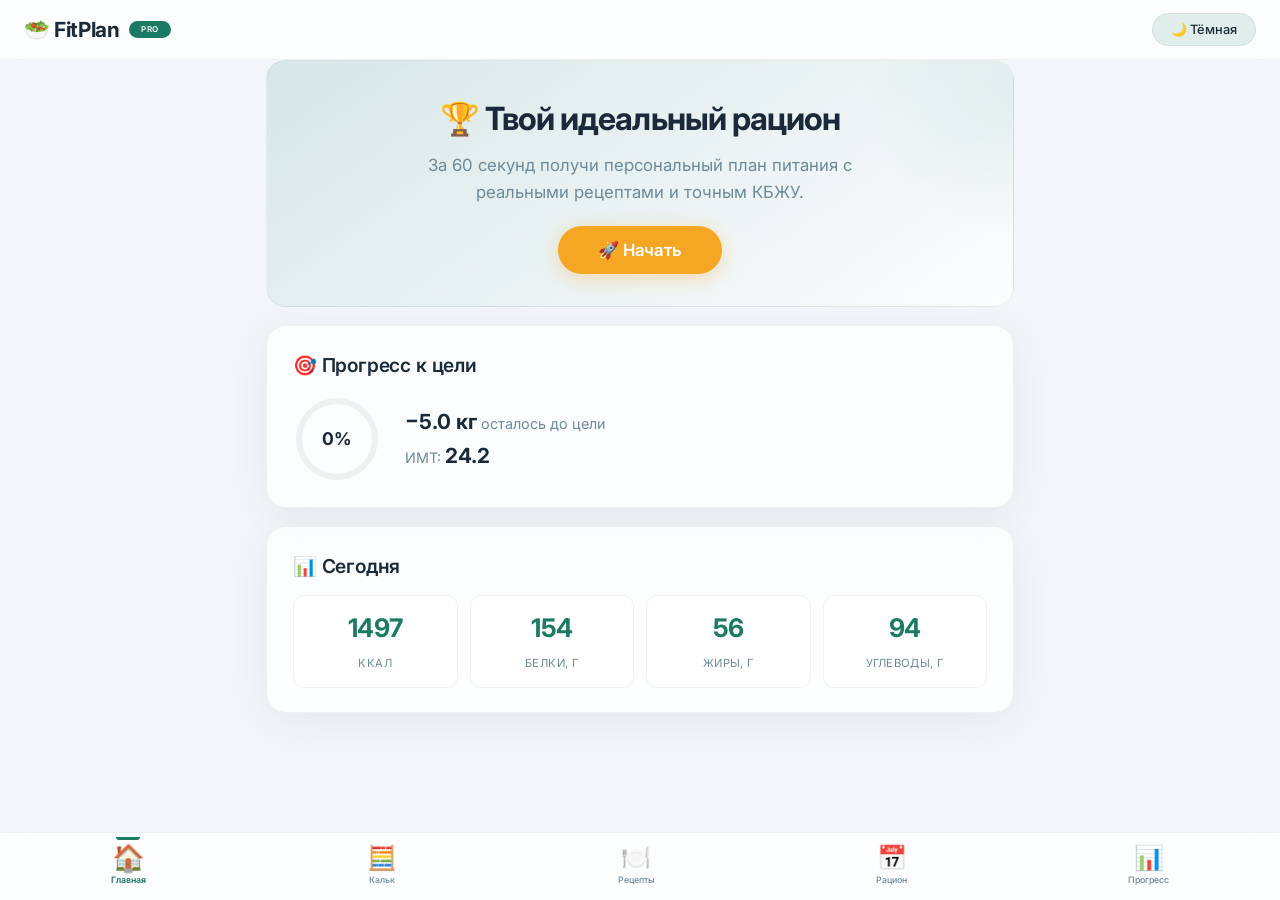
==== commit d5ffda15: "Update index.html" ====
--- a/index.html
+++ b/index.html
@@ -4,81 +4,74 @@
   <meta charset="UTF-8">
   <meta name="viewport" content="width=device-width, initial-scale=1.0, maximum-scale=1.0, user-scalable=yes">
 
-  <!-- SEO -->
-  <title>FitPlan 2.0 — умный конструктор питания</title>
-  <meta name="description" content="FitPlan 2.0: персональный конструктор питания с реальными рецептами, калькулятором калорий, планом на неделю и прогрессом.">
-  <meta name="keywords" content="fitplan, питание, рецепты, кбжу, калории, похудение, рацион">
-  <link rel="canonical" href="https://p2wwd8whgm-cmyk.github.io/fit-plan/">
-
-  <!-- Open Graph -->
-  <meta property="og:title" content="FitPlan 2.0 — умный конструктор питания">
+  <!-- Google Fonts (Inter) -->
+  <link rel="preconnect" href="https://fonts.googleapis.com">
+  <link rel="preconnect" href="https://fonts.gstatic.com" crossorigin>
+  <link href="https://fonts.googleapis.com/css2?family=Inter:opsz,wght@14..32,400;14..32,500;14..32,600;14..32,700&display=swap" rel="stylesheet">
+
+  <title>FitPlan 2.0 — премиум конструктор питания</title>
+  <meta name="description" content="Персональный конструктор питания. 100+ рецептов, умный калькулятор, рацион на неделю.">
+  <meta property="og:title" content="FitPlan 2.0 — премиум конструктор питания">
   <meta property="og:description" content="Персональный конструктор питания с реальными рецептами на русском языке, калькулятором калорий и планом на неделю.">
-  <meta property="og:url" content="https://p2wwd8whgm-cmyk.github.io/fit-plan/">
-  <meta property="og:type" content="website">
-  <meta property="og:image" content="https://p2wwd8whgm-cmyk.github.io/fit-plan/images/og-image.png">
-
-  <!-- Twitter Card -->
-  <meta name="twitter:card" content="summary_large_image">
-  <meta name="twitter:title" content="FitPlan 2.0 — умный конструктор питания">
-  <meta name="twitter:description" content="Персональный конструктор питания с реальными рецептами на русском языке, калькулятором калорий и планом на неделю.">
-
-  <!-- PWA -->
-  <link rel="manifest" href="manifest.json">
-  <meta name="theme-color" content="#1f7b66">
-  <meta name="apple-mobile-web-app-capable" content="yes">
-  <meta name="apple-mobile-web-app-status-bar-style" content="black-translucent">
+  <meta name="theme-color" content="#1a7a64">
 
   <style>
-    /* ============================================================
-       1. ПЕРЕМЕННЫЕ И СБРОС
-       ============================================================ */
+    /* ====== 1. ПЕРЕМЕННЫЕ ====== */
+    :root {
+      --primary: #1a7a64;
+      --primary-light: rgba(26, 122, 100, 0.12);
+      --primary-glow: rgba(26, 122, 100, 0.25);
+      --accent: #f5a623;
+      --secondary: #6c8a9a;
+      --bg: #f2f6fa;
+      --bg-card: rgba(255, 255, 255, 0.72);
+      --bg-card-solid: #ffffff;
+      --text: #1a2a3a;
+      --text-muted: #6c8a9a;
+      --border: rgba(0, 0, 0, 0.05);
+      --shadow: 0 8px 40px rgba(0, 0, 0, 0.06);
+      --shadow-hover: 0 16px 56px rgba(0, 0, 0, 0.10);
+      --radius: 20px;
+      --radius-sm: 12px;
+      --nav-height: 68px;
+      --header-height: 60px;
+      --transition: 0.4s cubic-bezier(0.34, 1.56, 0.64, 1);
+      --font: 'Inter', -apple-system, BlinkMacSystemFont, 'Segoe UI', Roboto, sans-serif;
+    }
+
+    [data-theme="dark"] {
+      --bg: #0e1620;
+      --bg-card: rgba(26, 38, 50, 0.82);
+      --bg-card-solid: #1a2632;
+      --text: #eaf0f5;
+      --text-muted: #8aa0b0;
+      --border: rgba(255, 255, 255, 0.05);
+      --shadow: 0 8px 40px rgba(0, 0, 0, 0.4);
+      --shadow-hover: 0 16px 56px rgba(0, 0, 0, 0.5);
+      --primary-light: rgba(43, 155, 130, 0.18);
+      --primary-glow: rgba(43, 155, 130, 0.3);
+    }
+
+    /* ====== 2. БАЗА ====== */
     * {
       margin: 0;
       padding: 0;
       box-sizing: border-box;
-      font-family: system-ui, -apple-system, 'Segoe UI', Roboto, sans-serif;
-    }
-    :root {
-      --bg: #f0f4f8;
-      --bg-card: rgba(255, 255, 255, 0.75);
-      --bg-card-solid: #ffffff;
-      --text: #1a2a3a;
-      --text-muted: #5a7a8a;
-      --border: rgba(0, 0, 0, 0.06);
-      --primary: #1f7b66;
-      --primary-light: rgba(31, 123, 102, 0.12);
-      --primary-glow: rgba(31, 123, 102, 0.25);
-      --shadow: 0 8px 32px rgba(0, 0, 0, 0.06);
-      --radius: 20px;
-      --radius-sm: 12px;
-      --nav-height: 68px;
-      --header-height: 60px;
-      --transition: 0.35s cubic-bezier(0.4, 0, 0.2, 1);
-    }
-    [data-theme="dark"] {
-      --bg: #0e1620;
-      --bg-card: rgba(26, 38, 50, 0.85);
-      --bg-card-solid: #1a2632;
-      --text: #eaf0f5;
-      --text-muted: #8aa0b0;
-      --border: rgba(255, 255, 255, 0.06);
-      --shadow: 0 8px 32px rgba(0, 0, 0, 0.4);
-      --primary-light: rgba(43, 155, 130, 0.18);
-      --primary-glow: rgba(43, 155, 130, 0.3);
-    }
-    html {
-      scroll-behavior: smooth;
-    }
+    }
+
     body {
+      font-family: var(--font);
       background: var(--bg);
       color: var(--text);
       transition: background var(--transition), color var(--transition);
       min-height: 100vh;
       padding-top: var(--header-height);
-      padding-bottom: calc(var(--nav-height) + 20px);
+      padding-bottom: calc(var(--nav-height) + 24px);
       font-size: 16px;
-      line-height: 1.5;
-    }
+      line-height: 1.6;
+      -webkit-font-smoothing: antialiased;
+    }
+
     ::-webkit-scrollbar {
       width: 4px;
     }
@@ -89,106 +82,113 @@
       background: var(--primary);
       border-radius: 10px;
     }
-    a {
-      color: var(--primary);
-      text-decoration: none;
-    }
-    button {
-      cursor: pointer;
-      font: inherit;
-      border: none;
-      background: none;
-      color: inherit;
-    }
-    input,
-    select {
-      font: inherit;
-      color: inherit;
-    }
-
-    /* ============================================================
-       2. ОБЩИЕ КОМПОНЕНТЫ
-       ============================================================ */
+
     .container {
-      max-width: 820px;
+      max-width: 780px;
       margin: 0 auto;
       padding: 0 16px;
     }
-    .text-muted {
-      color: var(--text-muted);
-      font-size: 0.9rem;
-    }
+
+    /* ====== 3. СТЕКЛЯННЫЕ КАРТОЧКИ ====== */
     .card {
       background: var(--bg-card);
-      backdrop-filter: blur(16px);
-      -webkit-backdrop-filter: blur(16px);
+      backdrop-filter: blur(20px) saturate(1.2);
+      -webkit-backdrop-filter: blur(20px) saturate(1.2);
       border: 1px solid var(--border);
       border-radius: var(--radius);
-      padding: 20px 22px;
-      margin-bottom: 16px;
+      padding: 24px 26px;
+      margin-bottom: 18px;
       box-shadow: var(--shadow);
-      transition: background var(--transition), border var(--transition), box-shadow var(--transition);
-    }
+      transition: all var(--transition);
+    }
+
+    .card:hover {
+      box-shadow: var(--shadow-hover);
+      transform: translateY(-2px);
+    }
+
     .card-solid {
       background: var(--bg-card-solid);
       backdrop-filter: none;
     }
+
     .card h2 {
-      font-size: 1.15rem;
+      font-size: 1.2rem;
       font-weight: 600;
-      margin-bottom: 12px;
+      margin-bottom: 14px;
       display: flex;
       align-items: center;
-      gap: 8px;
-    }
+      gap: 10px;
+      letter-spacing: -0.01em;
+    }
+
+    .card .text-muted {
+      color: var(--text-muted);
+      font-size: 0.9rem;
+    }
+
+    /* ====== 4. КНОПКИ ====== */
     .btn {
       display: inline-flex;
       align-items: center;
       justify-content: center;
-      gap: 6px;
-      padding: 10px 22px;
+      gap: 8px;
+      padding: 12px 28px;
       border-radius: 60px;
       font-weight: 600;
-      font-size: 0.85rem;
-      transition: all var(--transition);
+      font-size: 0.9rem;
+      font-family: var(--font);
       border: none;
       background: var(--primary);
       color: #fff;
-      box-shadow: 0 4px 14px var(--primary-glow);
-    }
+      box-shadow: 0 4px 20px var(--primary-glow);
+      cursor: pointer;
+      transition: all var(--transition);
+      letter-spacing: -0.01em;
+    }
+
     .btn:hover {
-      transform: translateY(-2px);
-      box-shadow: 0 6px 24px var(--primary-glow);
-    }
+      transform: translateY(-3px) scale(1.02);
+      box-shadow: 0 8px 32px var(--primary-glow);
+    }
+
     .btn:active {
       transform: scale(0.97);
     }
+
     .btn-outline {
       background: transparent;
       color: var(--primary);
       box-shadow: none;
       border: 2px solid var(--primary);
     }
+
     .btn-outline:hover {
       background: var(--primary-light);
       box-shadow: none;
-      transform: translateY(-2px);
-    }
+      transform: translateY(-3px);
+    }
+
     .btn-sm {
-      padding: 6px 14px;
+      padding: 6px 16px;
       font-size: 0.75rem;
     }
+
+    .btn-accent {
+      background: var(--accent);
+      box-shadow: 0 4px 20px rgba(245, 166, 35, 0.35);
+    }
+
+    .btn-accent:hover {
+      box-shadow: 0 8px 32px rgba(245, 166, 35, 0.45);
+    }
+
     .btn-danger {
       background: #e74c3c;
-      box-shadow: 0 4px 14px rgba(231, 76, 60, 0.25);
-    }
-    .btn-danger:hover {
-      box-shadow: 0 6px 24px rgba(231, 76, 60, 0.35);
-    }
-
-    /* ============================================================
-       3. ШАПКА
-       ============================================================ */
+      box-shadow: 0 4px 20px rgba(231, 76, 60, 0.3);
+    }
+
+    /* ====== 5. ШАПКА ====== */
     .header {
       position: fixed;
       top: 0;
@@ -196,35 +196,39 @@
       right: 0;
       height: var(--header-height);
       background: var(--bg-card);
-      backdrop-filter: blur(16px);
-      -webkit-backdrop-filter: blur(16px);
+      backdrop-filter: blur(20px) saturate(1.2);
+      -webkit-backdrop-filter: blur(20px) saturate(1.2);
       border-bottom: 1px solid var(--border);
       display: flex;
       align-items: center;
       justify-content: space-between;
-      padding: 0 20px;
+      padding: 0 24px;
       z-index: 100;
-      transition: background var(--transition), border var(--transition);
-    }
+      transition: all var(--transition);
+    }
+
     .header h1 {
-      font-size: 1.25rem;
+      font-size: 1.3rem;
       font-weight: 700;
       display: flex;
       align-items: center;
-      gap: 8px;
-    }
+      gap: 10px;
+      letter-spacing: -0.02em;
+    }
+
     .header h1 span {
       background: var(--primary);
       color: #fff;
       font-size: 0.5rem;
       font-weight: 600;
-      padding: 2px 10px;
+      padding: 2px 12px;
       border-radius: 40px;
+      text-transform: uppercase;
       letter-spacing: 0.5px;
-      text-transform: uppercase;
-    }
+    }
+
     .theme-toggle {
-      padding: 8px 16px;
+      padding: 8px 18px;
       border-radius: 60px;
       font-size: 0.8rem;
       font-weight: 500;
@@ -232,15 +236,16 @@
       color: var(--text);
       border: 1px solid var(--border);
       transition: all var(--transition);
-    }
+      cursor: pointer;
+      font-family: var(--font);
+    }
+
     .theme-toggle:hover {
       background: var(--primary);
       color: #fff;
     }
 
-    /* ============================================================
-       4. НИЖНЯЯ НАВИГАЦИЯ
-       ============================================================ */
+    /* ====== 6. НИЖНЯЯ НАВИГАЦИЯ ====== */
     .bottom-nav {
       position: fixed;
       bottom: 0;
@@ -248,16 +253,17 @@
       right: 0;
       height: var(--nav-height);
       background: var(--bg-card);
-      backdrop-filter: blur(16px);
-      -webkit-backdrop-filter: blur(16px);
+      backdrop-filter: blur(20px) saturate(1.2);
+      -webkit-backdrop-filter: blur(20px) saturate(1.2);
       border-top: 1px solid var(--border);
       display: flex;
       align-items: stretch;
       justify-content: space-around;
       padding: 4px 0 8px;
       z-index: 100;
-      transition: background var(--transition), border var(--transition);
-    }
+      transition: all var(--transition);
+    }
+
     .bottom-nav .tab-btn {
       display: flex;
       flex-direction: column;
@@ -272,15 +278,27 @@
       transition: all var(--transition);
       min-width: 52px;
       position: relative;
-    }
+      cursor: pointer;
+      background: none;
+      border: none;
+      font-family: var(--font);
+    }
+
     .bottom-nav .tab-btn .icon {
-      font-size: 1.4rem;
+      font-size: 1.5rem;
       line-height: 1.2;
-    }
+      transition: transform var(--transition);
+    }
+
     .bottom-nav .tab-btn.active {
       color: var(--primary);
       font-weight: 600;
     }
+
+    .bottom-nav .tab-btn.active .icon {
+      transform: scale(1.1);
+    }
+
     .bottom-nav .tab-btn.active::after {
       content: '';
       position: absolute;
@@ -291,25 +309,26 @@
       background: var(--primary);
       border-radius: 0 0 4px 4px;
     }
+
     .bottom-nav .tab-btn:hover {
       color: var(--text);
       background: var(--primary-light);
     }
 
-    /* ============================================================
-       5. СТРАНИЦЫ
-       ============================================================ */
+    /* ====== 7. СТРАНИЦЫ ====== */
     .page {
       display: none;
-      animation: fadeUp 0.4s ease;
-    }
+      animation: fadeSlide 0.5s ease;
+    }
+
     .page.active {
       display: block;
     }
-    @keyframes fadeUp {
+
+    @keyframes fadeSlide {
       from {
         opacity: 0;
-        transform: translateY(16px);
+        transform: translateY(20px);
       }
       to {
         opacity: 1;
@@ -317,81 +336,146 @@
       }
     }
 
-    /* ============================================================
-       6. ГЛАВНАЯ
-       ============================================================ */
-    .home-hero {
-      background: linear-gradient(135deg, var(--primary-light), var(--bg-card));
+    /* ====== 8. HERO-БЛОК ====== */
+    .hero {
+      background: linear-gradient(145deg, var(--primary-light), var(--bg-card));
       border: 1px solid var(--border);
-    }
-    .home-hero h2 {
+      padding: 32px 28px;
+      border-radius: var(--radius);
+      margin-bottom: 18px;
+      text-align: center;
+      position: relative;
+      overflow: hidden;
+    }
+
+    .hero::before {
+      content: '';
+      position: absolute;
+      top: -50%;
+      right: -20%;
+      width: 300px;
+      height: 300px;
+      background: radial-gradient(circle, var(--primary-glow), transparent 70%);
+      border-radius: 50%;
+      opacity: 0.3;
+      pointer-events: none;
+    }
+
+    .hero h2 {
+      font-size: 2rem;
+      font-weight: 700;
+      letter-spacing: -0.03em;
+      margin-bottom: 8px;
+      position: relative;
+    }
+
+    .hero p {
+      color: var(--text-muted);
+      font-size: 1.05rem;
+      max-width: 480px;
+      margin: 0 auto 20px;
+      position: relative;
+    }
+
+    .hero .btn {
+      font-size: 1.05rem;
+      padding: 14px 40px;
+      position: relative;
+    }
+
+    /* ====== 9. СТАТИСТИКА НА ГЛАВНОЙ ====== */
+    .stats-grid {
+      display: grid;
+      grid-template-columns: repeat(4, 1fr);
+      gap: 12px;
+    }
+
+    .stats-grid .stat-item {
+      text-align: center;
+      padding: 12px 8px;
+      background: var(--bg-card-solid);
+      border-radius: var(--radius-sm);
+      border: 1px solid var(--border);
+      transition: all var(--transition);
+    }
+
+    .stats-grid .stat-item:hover {
+      transform: translateY(-4px);
+      box-shadow: var(--shadow-hover);
+    }
+
+    .stats-grid .stat-item .value {
       font-size: 1.6rem;
-      margin-bottom: 4px;
-    }
-    .home-stats {
-      display: grid;
-      grid-template-columns: repeat(auto-fit, minmax(100px, 1fr));
-      gap: 12px;
-    }
-    .home-stats .stat-item {
-      text-align: center;
-      padding: 8px 0;
-    }
-    .home-stats .stat-item .value {
-      font-size: 1.5rem;
       font-weight: 700;
       color: var(--primary);
-    }
-    .home-stats .stat-item .label {
+      display: block;
+      letter-spacing: -0.02em;
+    }
+
+    .stats-grid .stat-item .label {
       font-size: 0.7rem;
       color: var(--text-muted);
-    }
+      text-transform: uppercase;
+      letter-spacing: 0.04em;
+    }
+
+    /* ====== 10. ПРОГРЕСС-КОЛЬЦО ====== */
     .progress-ring-wrap {
       display: flex;
       align-items: center;
-      gap: 20px;
+      gap: 24px;
       flex-wrap: wrap;
     }
+
     .progress-ring {
-      width: 80px;
-      height: 80px;
+      width: 88px;
+      height: 88px;
       border-radius: 50%;
       position: relative;
       display: flex;
       align-items: center;
       justify-content: center;
       font-weight: 700;
-      font-size: 1.1rem;
+      font-size: 1.2rem;
       flex-shrink: 0;
     }
+
     .progress-ring svg {
       position: absolute;
       top: 0;
       left: 0;
       transform: rotate(-90deg);
     }
+
     .progress-ring svg circle {
       fill: none;
       stroke-width: 6;
       stroke-linecap: round;
     }
+
     .progress-ring .bg-circle {
       stroke: var(--border);
     }
+
     .progress-ring .progress-circle {
       stroke: var(--primary);
-      transition: stroke-dashoffset 0.8s ease;
-    }
+      transition: stroke-dashoffset 0.8s cubic-bezier(0.34, 1.56, 0.64, 1);
+    }
+
     .progress-ring .center-text {
       z-index: 1;
-    }
-
-    /* ============================================================
-       7. КАЛЬКУЛЯТОР
-       ============================================================ */
+      font-size: 1.1rem;
+    }
+
+    .progress-stats strong {
+      font-size: 1.3rem;
+    }
+
+    /* ====== 11. КАЛЬКУЛЯТОР ====== */
     .slider-group {
-      margin: 12px 0 8px;
-    }
+      margin: 14px 0 8px;
+    }
+
     .slider-group label {
       display: flex;
       justify-content: space-between;
@@ -399,6 +483,12 @@
       font-weight: 500;
       margin-bottom: 4px;
     }
+
+    .slider-group label .value {
+      color: var(--primary);
+      font-weight: 600;
+    }
+
     .slider-group input[type="range"] {
       width: 100%;
       height: 4px;
@@ -409,101 +499,129 @@
       outline: none;
       transition: background var(--transition);
     }
+
     .slider-group input[type="range"]::-webkit-slider-thumb {
       -webkit-appearance: none;
       appearance: none;
-      width: 20px;
-      height: 20px;
+      width: 22px;
+      height: 22px;
       border-radius: 50%;
       background: var(--primary);
       cursor: pointer;
       border: 3px solid var(--bg-card-solid);
-      box-shadow: 0 2px 8px rgba(0, 0, 0, 0.15);
-    }
+      box-shadow: 0 2px 12px rgba(0, 0, 0, 0.15);
+      transition: all var(--transition);
+    }
+
+    .slider-group input[type="range"]::-webkit-slider-thumb:hover {
+      transform: scale(1.1);
+    }
+
     .slider-group input[type="range"]::-moz-range-thumb {
-      width: 20px;
-      height: 20px;
+      width: 22px;
+      height: 22px;
       border-radius: 50%;
       background: var(--primary);
       cursor: pointer;
       border: 3px solid var(--bg-card-solid);
     }
-    .calc-result {
+
+    .calc-grid {
       display: grid;
-      grid-template-columns: 1fr 1fr;
-      gap: 12px;
-      margin-top: 12px;
-    }
-    .calc-result .result-card {
+      grid-template-columns: repeat(4, 1fr);
+      gap: 10px;
+      margin-top: 14px;
+    }
+
+    .calc-grid .result-card {
       background: var(--bg-card-solid);
       border-radius: var(--radius-sm);
-      padding: 12px 16px;
+      padding: 12px 8px;
       text-align: center;
       border: 1px solid var(--border);
       transition: all var(--transition);
     }
-    .calc-result .result-card .number {
-      font-size: 1.6rem;
+
+    .calc-grid .result-card:hover {
+      transform: translateY(-3px);
+      box-shadow: var(--shadow-hover);
+    }
+
+    .calc-grid .result-card .number {
+      font-size: 1.5rem;
       font-weight: 700;
       color: var(--primary);
-    }
-    .calc-result .result-card .label {
-      font-size: 0.7rem;
+      letter-spacing: -0.02em;
+    }
+
+    .calc-grid .result-card .label {
+      font-size: 0.65rem;
       color: var(--text-muted);
-    }
+      text-transform: uppercase;
+      letter-spacing: 0.04em;
+    }
+
     .bju-chart {
       display: flex;
-      gap: 8px;
-      margin: 12px 0;
-      height: 20px;
+      gap: 4px;
+      margin: 14px 0 8px;
+      height: 24px;
       border-radius: 60px;
       overflow: hidden;
       background: var(--border);
     }
+
     .bju-chart .segment {
       height: 100%;
-      transition: width 0.6s ease;
-    }
+      transition: width 0.8s cubic-bezier(0.34, 1.56, 0.64, 1);
+    }
+
     .bju-chart .segment-protein {
       background: #4CAF50;
     }
     .bju-chart .segment-fat {
-      background: #FFC107;
+      background: var(--accent);
     }
     .bju-chart .segment-carbs {
-      background: #2196F3;
-    }
+      background: #42A5F5;
+    }
+
     .bju-legend {
       display: flex;
-      gap: 16px;
+      gap: 18px;
       flex-wrap: wrap;
       font-size: 0.75rem;
       color: var(--text-muted);
     }
+
     .bju-legend .dot {
       display: inline-block;
       width: 10px;
       height: 10px;
       border-radius: 50%;
-      margin-right: 4px;
-    }
+      margin-right: 6px;
+      vertical-align: middle;
+    }
+
     .dot-protein {
       background: #4CAF50;
     }
     .dot-fat {
-      background: #FFC107;
+      background: var(--accent);
     }
     .dot-carbs {
-      background: #2196F3;
-    }
+      background: #42A5F5;
+    }
+
     .goal-btns {
       display: flex;
       flex-wrap: wrap;
       gap: 6px;
-      margin: 6px 0 4px;
-    }
+      margin: 8px 0 4px;
+    }
+
     .goal-btn {
-      padding: 6px 14px;
+      padding: 8px 16px;
       border-radius: 60px;
       border: 2px solid var(--border);
       font-weight: 500;
@@ -513,65 +631,81 @@
       color: var(--text);
       flex: 1 0 auto;
       text-align: center;
-    }
+      cursor: pointer;
+      font-family: var(--font);
+    }
+
     .goal-btn:hover {
       border-color: var(--primary);
       background: var(--primary-light);
-    }
+      transform: translateY(-2px);
+    }
+
     .goal-btn.active {
       border-color: var(--primary);
       background: var(--primary);
       color: #fff;
-    }
+      box-shadow: 0 4px 16px var(--primary-glow);
+    }
+
     .calc-select {
-      padding: 8px 14px;
+      padding: 10px 16px;
       border-radius: 60px;
       border: 1px solid var(--border);
       background: var(--bg-card-solid);
       color: var(--text);
       font-size: 0.85rem;
       width: 100%;
+      font-family: var(--font);
       transition: all var(--transition);
-    }
+      appearance: none;
+      background-image: url("data:image/svg+xml,%3Csvg xmlns='http://www.w3.org/2000/svg' width='12' height='8' viewBox='0 0 12 8'%3E%3Cpath d='M1 1l5 5 5-5' stroke='%236c8a9a' stroke-width='1.5' fill='none' stroke-linecap='round'/%3E%3C/svg%3E");
+      background-repeat: no-repeat;
+      background-position: right 16px center;
+    }
+
     .calc-select:focus {
       outline: none;
       border-color: var(--primary);
-      box-shadow: 0 0 0 3px var(--primary-light);
-    }
-
-    /* ============================================================
-       8. РЕЦЕПТЫ
-       ============================================================ */
+      box-shadow: 0 0 0 4px var(--primary-light);
+    }
+
+    /* ====== 12. РЕЦЕПТЫ ====== */
     .search-box {
       display: flex;
       gap: 8px;
       flex-wrap: wrap;
-      margin: 8px 0;
-    }
+      margin: 10px 0;
+    }
+
     .search-box input {
       flex: 1;
-      padding: 10px 16px;
+      padding: 12px 18px;
       border-radius: 60px;
       border: 1px solid var(--border);
       background: var(--bg-card-solid);
       color: var(--text);
       font-size: 0.9rem;
+      font-family: var(--font);
       min-width: 140px;
       transition: all var(--transition);
     }
+
     .search-box input:focus {
       outline: none;
       border-color: var(--primary);
-      box-shadow: 0 0 0 3px var(--primary-light);
-    }
+      box-shadow: 0 0 0 4px var(--primary-light);
+    }
+
     .filter-group {
       display: flex;
       flex-wrap: wrap;
       gap: 6px;
       margin: 6px 0;
     }
+
     .filter-group .filter-btn {
-      padding: 4px 12px;
+      padding: 5px 14px;
       border-radius: 40px;
       border: 1px solid var(--border);
       font-size: 0.7rem;
@@ -579,16 +713,23 @@
       background: transparent;
       color: var(--text);
       transition: all var(--transition);
-    }
+      cursor: pointer;
+      font-family: var(--font);
+    }
+
     .filter-group .filter-btn:hover {
       background: var(--primary-light);
       border-color: var(--primary);
-    }
+      transform: translateY(-2px);
+    }
+
     .filter-group .filter-btn.active {
       background: var(--primary);
       border-color: var(--primary);
       color: #fff;
-    }
+      box-shadow: 0 2px 12px var(--primary-glow);
+    }
+
     .filter-label {
       font-size: 0.7rem;
       font-weight: 600;
@@ -596,65 +737,78 @@
       margin-right: 4px;
       display: flex;
       align-items: center;
-    }
+      text-transform: uppercase;
+      letter-spacing: 0.04em;
+    }
+
     .recipe-grid {
       display: grid;
-      grid-template-columns: repeat(auto-fill, minmax(155px, 1fr));
-      gap: 12px;
-      margin-top: 12px;
-      max-height: 420px;
+      grid-template-columns: repeat(auto-fill, minmax(160px, 1fr));
+      gap: 14px;
+      margin-top: 14px;
+      max-height: 440px;
       overflow-y: auto;
       padding-right: 4px;
     }
+
     .recipe-card {
       background: var(--bg-card-solid);
       border: 1px solid var(--border);
       border-radius: var(--radius-sm);
-      padding: 12px;
+      padding: 14px 14px 12px;
       transition: all var(--transition);
       position: relative;
     }
+
     .recipe-card:hover {
-      transform: translateY(-3px);
-      box-shadow: var(--shadow);
+      transform: translateY(-6px);
+      box-shadow: var(--shadow-hover);
       border-color: var(--primary);
     }
+
     .recipe-card .favorite-btn {
       position: absolute;
-      top: 6px;
-      right: 6px;
+      top: 8px;
+      right: 8px;
       background: none;
       border: none;
-      font-size: 1rem;
+      font-size: 1.1rem;
       cursor: pointer;
       transition: all var(--transition);
-    }
+      padding: 4px;
+      border-radius: 50%;
+    }
+
     .recipe-card .favorite-btn:hover {
       transform: scale(1.2);
     }
+
     .recipe-card .title {
       font-weight: 600;
       font-size: 0.85rem;
       margin-bottom: 4px;
-      padding-right: 24px;
-    }
+      padding-right: 28px;
+    }
+
     .recipe-card .meta {
       font-size: 0.65rem;
       color: var(--text-muted);
       display: flex;
-      gap: 6px;
       flex-wrap: wrap;
-      margin: 4px 0;
-    }
+      gap: 4px;
+      margin: 4px 0 6px;
+    }
+
     .recipe-card .meta span {
       background: var(--primary-light);
-      padding: 1px 8px;
+      padding: 1px 10px;
       border-radius: 40px;
     }
+
     .recipe-card .add-btn {
       width: 100%;
       margin-top: 8px;
-      padding: 5px 0;
+      padding: 6px 0;
       border-radius: 40px;
       font-size: 0.7rem;
       font-weight: 600;
@@ -662,54 +816,68 @@
       color: #fff;
       border: none;
       transition: all var(--transition);
-    }
+      cursor: pointer;
+      font-family: var(--font);
+    }
+
     .recipe-card .add-btn:hover {
-      background: var(--primary-hover);
-    }
+      background: #146b58;
+      transform: scale(1.02);
+    }
+
     .search-history {
       display: flex;
       flex-wrap: wrap;
       gap: 6px;
       margin: 6px 0;
     }
+
     .search-history .history-item {
       background: var(--primary-light);
-      padding: 2px 12px;
+      padding: 3px 14px;
       border-radius: 40px;
       font-size: 0.7rem;
       cursor: pointer;
       color: var(--primary);
       border: 1px solid var(--border);
       transition: all var(--transition);
-    }
+      font-weight: 500;
+    }
+
     .search-history .history-item:hover {
       background: var(--primary);
       color: #fff;
-    }
+      transform: translateY(-2px);
+    }
+
     .empty-msg {
       text-align: center;
-      padding: 30px 0;
+      padding: 36px 0;
       color: var(--text-muted);
     }
+
     .empty-msg .big-icon {
-      font-size: 3.5rem;
+      font-size: 4rem;
       display: block;
-      margin-bottom: 8px;
-    }
-
-    /* ============================================================
-       9. РАЦИОН
-       ============================================================ */
+      margin-bottom: 10px;
+    }
+
+    /* ====== 13. РАЦИОН ====== */
     .day-block {
       background: var(--bg-card-solid);
       border-left: 4px solid var(--primary);
       border-radius: var(--radius-sm);
-      padding: 12px 16px;
+      padding: 14px 18px;
       margin-bottom: 10px;
       border: 1px solid var(--border);
       border-left-width: 4px;
       transition: all var(--transition);
     }
+
+    .day-block:hover {
+      box-shadow: var(--shadow-hover);
+    }
+
     .day-block .day-title {
       font-weight: 600;
       font-size: 0.95rem;
@@ -718,170 +886,217 @@
       align-items: center;
       margin-bottom: 4px;
     }
+
     .day-block .day-title .badge {
       background: var(--primary-light);
       color: var(--primary);
-      padding: 1px 12px;
+      padding: 2px 14px;
       border-radius: 40px;
       font-size: 0.7rem;
       font-weight: 600;
     }
+
     .day-block .meal {
       display: flex;
       align-items: center;
       gap: 8px;
-      padding: 4px 0;
+      padding: 5px 0;
       border-bottom: 1px dashed var(--border);
       font-size: 0.85rem;
     }
+
     .day-block .meal:last-child {
       border-bottom: none;
     }
+
     .day-block .meal .meal-name {
       flex: 1;
       font-weight: 500;
     }
+
     .day-block .meal .meal-kcal {
       font-weight: 600;
       color: var(--primary);
       font-size: 0.8rem;
     }
+
     .day-block .meal .meal-actions {
       display: flex;
       gap: 4px;
     }
+
     .day-block .meal .meal-actions button {
       background: none;
       border: none;
       font-size: 0.7rem;
       cursor: pointer;
-      padding: 0 2px;
+      padding: 2px 4px;
       color: var(--text-muted);
       transition: all var(--transition);
-    }
+      border-radius: 4px;
+    }
+
     .day-block .meal .meal-actions button:hover {
       color: var(--primary);
-    }
+      background: var(--primary-light);
+    }
+
     .day-block .meal .meal-actions .replace-btn {
-      color: #f39c12;
-    }
+      color: var(--accent);
+    }
+
+    .day-block .meal .meal-actions .replace-btn:hover {
+      background: rgba(245, 166, 35, 0.15);
+    }
+
     .day-block .meal .meal-actions .remove-btn {
       color: #e74c3c;
     }
+
+    .day-block .meal .meal-actions .remove-btn:hover {
+      background: rgba(231, 76, 60, 0.1);
+    }
+
     .day-block .total-day {
       margin-top: 6px;
       font-weight: 700;
       font-size: 0.85rem;
-    }
-
-    /* ============================================================
-       10. КАЛЕНДАРЬ
-       ============================================================ */
+      padding-top: 4px;
+      border-top: 1px solid var(--border);
+    }
+
+    /* ====== 14. КАЛЕНДАРЬ ====== */
     .calendar-header {
       display: flex;
       justify-content: space-between;
       align-items: center;
       flex-wrap: wrap;
-      gap: 8px;
-      margin-bottom: 12px;
-    }
+      gap: 10px;
+      margin-bottom: 14px;
+    }
+
     .calendar-header .month-nav {
       display: flex;
       align-items: center;
-      gap: 12px;
-    }
+      gap: 14px;
+    }
+
     .calendar-header .month-nav strong {
       font-size: 1.1rem;
-      min-width: 120px;
+      font-weight: 600;
+      min-width: 130px;
       text-align: center;
     }
+
     .calendar-header .month-change {
       font-weight: 600;
-      font-size: 0.9rem;
-    }
+      font-size: 0.95rem;
+    }
+
     .calendar-grid {
       display: grid;
       grid-template-columns: repeat(7, 1fr);
       gap: 4px;
       font-size: 0.8rem;
     }
+
     .calendar-grid .day-header {
       font-weight: 600;
       color: var(--text-muted);
-      padding: 4px;
+      padding: 4px 0;
       text-align: center;
       font-size: 0.7rem;
-    }
+      text-transform: uppercase;
+      letter-spacing: 0.04em;
+    }
+
     .calendar-grid .calendar-day {
-      padding: 4px 2px;
+      padding: 6px 2px;
       border-radius: var(--radius-sm);
       background: var(--bg-card-solid);
       border: 1px solid var(--border);
       cursor: pointer;
       transition: all var(--transition);
       text-align: center;
-      min-height: 44px;
+      min-height: 48px;
       display: flex;
       flex-direction: column;
       align-items: center;
       justify-content: center;
     }
+
     .calendar-grid .calendar-day:hover {
-      transform: scale(1.04);
-      box-shadow: var(--shadow);
-    }
+      transform: scale(1.05);
+      box-shadow: var(--shadow-hover);
+      border-color: var(--primary);
+    }
+
     .calendar-grid .calendar-day .day-number {
       font-weight: 500;
-    }
+      font-size: 0.85rem;
+    }
+
     .calendar-grid .calendar-day .day-weight {
       font-size: 0.55rem;
       font-weight: 600;
     }
+
     .calendar-grid .calendar-day.empty {
       opacity: 0.3;
       cursor: default;
       background: transparent;
       border-color: transparent;
     }
+
     .calendar-grid .calendar-day.empty:hover {
       transform: none;
       box-shadow: none;
-    }
+      border-color: transparent;
+    }
+
     .calendar-grid .calendar-day.today {
       border-color: var(--primary);
       border-width: 2px;
-    }
+      box-shadow: 0 0 0 3px var(--primary-light);
+    }
+
     .calendar-grid .calendar-day.low {
-      background: rgba(76, 175, 80, 0.12);
+      background: rgba(76, 175, 80, 0.10);
       border-color: rgba(76, 175, 80, 0.2);
     }
+
     .calendar-grid .calendar-day.low .day-weight {
       color: #4CAF50;
     }
+
     .calendar-grid .calendar-day.high {
-      background: rgba(231, 76, 60, 0.12);
+      background: rgba(231, 76, 60, 0.10);
       border-color: rgba(231, 76, 60, 0.2);
     }
+
     .calendar-grid .calendar-day.high .day-weight {
       color: #e74c3c;
     }
 
     .calendar-legend {
       display: flex;
-      gap: 12px;
+      gap: 16px;
       justify-content: center;
       flex-wrap: wrap;
-      margin-top: 12px;
+      margin-top: 14px;
       font-size: 0.7rem;
       color: var(--text-muted);
     }
+
     .calendar-legend .dot {
       display: inline-block;
       width: 10px;
       height: 10px;
       border-radius: 50%;
-      margin-right: 4px;
-    }
+      margin-right: 6px;
+      vertical-align: middle;
+    }
+
     .dot-low {
       background: #4CAF50;
     }
@@ -892,112 +1107,127 @@
       background: var(--border);
     }
 
-    /* ============================================================
-       11. МОДАЛЬНЫЕ ОКНА
-       ============================================================ */
+    /* ====== 15. МОДАЛЬНЫЕ ОКНА ====== */
     .modal-overlay {
       display: none;
       position: fixed;
       inset: 0;
       background: rgba(0, 0, 0, 0.5);
-      backdrop-filter: blur(8px);
-      -webkit-backdrop-filter: blur(8px);
+      backdrop-filter: blur(12px);
+      -webkit-backdrop-filter: blur(12px);
       justify-content: center;
       align-items: center;
       z-index: 200;
       padding: 16px;
     }
+
     .modal-overlay.active {
       display: flex;
     }
+
     .modal {
       background: var(--bg-card-solid);
       border-radius: var(--radius);
-      padding: 24px;
+      padding: 28px 30px;
       max-width: 440px;
       width: 100%;
-      box-shadow: 0 24px 64px rgba(0, 0, 0, 0.2);
-      animation: modalIn 0.3s ease;
-    }
+      box-shadow: 0 24px 80px rgba(0, 0, 0, 0.2);
+      animation: modalIn 0.35s cubic-bezier(0.34, 1.56, 0.64, 1);
+    }
+
     @keyframes modalIn {
       from {
         opacity: 0;
-        transform: scale(0.95) translateY(20px);
+        transform: scale(0.92) translateY(30px);
       }
       to {
         opacity: 1;
         transform: scale(1) translateY(0);
       }
     }
+
     .modal h3 {
       font-size: 1.2rem;
       font-weight: 600;
-      margin-bottom: 8px;
-    }
+      margin-bottom: 10px;
+    }
+
     .modal label {
       display: block;
       font-weight: 500;
       font-size: 0.85rem;
-      margin: 8px 0 4px;
-    }
+      margin: 10px 0 4px;
+    }
+
     .modal select {
       width: 100%;
-      padding: 10px 14px;
+      padding: 10px 16px;
       border-radius: 60px;
       border: 1px solid var(--border);
       background: var(--bg-card-solid);
       color: var(--text);
       font-size: 0.9rem;
-    }
+      font-family: var(--font);
+      appearance: none;
+      background-image: url("data:image/svg+xml,%3Csvg xmlns='http://www.w3.org/2000/svg' width='12' height='8' viewBox='0 0 12 8'%3E%3Cpath d='M1 1l5 5 5-5' stroke='%236c8a9a' stroke-width='1.5' fill='none' stroke-linecap='round'/%3E%3C/svg%3E");
+      background-repeat: no-repeat;
+      background-position: right 16px center;
+    }
+
     .modal .btn-row {
       display: flex;
-      gap: 8px;
-      margin-top: 16px;
+      gap: 10px;
+      margin-top: 18px;
       justify-content: flex-end;
     }
+
     .modal .btn-row .btn {
       padding: 8px 24px;
     }
+
     .replace-grid {
       display: grid;
       grid-template-columns: 1fr 1fr;
-      gap: 6px;
+      gap: 8px;
       max-height: 200px;
       overflow-y: auto;
-      margin-top: 8px;
-    }
+      margin-top: 10px;
+    }
+
     .replace-grid .replace-item {
       background: var(--bg-card-solid);
       border: 1px solid var(--border);
       border-radius: var(--radius-sm);
-      padding: 8px 10px;
+      padding: 10px 12px;
       font-size: 0.8rem;
       cursor: pointer;
       transition: all var(--transition);
       text-align: center;
     }
+
     .replace-grid .replace-item:hover {
       border-color: var(--primary);
       background: var(--primary-light);
-    }
+      transform: translateY(-3px);
+      box-shadow: var(--shadow-hover);
+    }
+
     .replace-grid .replace-item .kcal {
       font-size: 0.6rem;
       color: var(--text-muted);
     }
 
-    /* ============================================================
-       12. TOAST
-       ============================================================ */
+    /* ====== 16. TOAST ====== */
     .toast {
       position: fixed;
-      bottom: calc(var(--nav-height) + 20px);
+      bottom: calc(var(--nav-height) + 24px);
       left: 50%;
       transform: translateX(-50%) translateY(20px);
       background: var(--bg-card-solid);
       border: 1px solid var(--border);
       border-radius: 60px;
-      padding: 10px 24px;
-      box-shadow: 0 8px 32px rgba(0, 0, 0, 0.12);
+      padding: 12px 28px;
+      box-shadow: 0 8px 40px rgba(0, 0, 0, 0.12);
       font-size: 0.85rem;
       z-index: 300;
       opacity: 0;
@@ -1005,106 +1235,177 @@
       transition: all 0.4s ease;
       color: var(--text);
       max-width: 90%;
-      white-space: nowrap;
-    }
+      font-family: var(--font);
+      font-weight: 500;
+      backdrop-filter: blur(12px);
+    }
+
     .toast.show {
       opacity: 1;
       transform: translateX(-50%) translateY(0);
       pointer-events: auto;
     }
 
-    /* ============================================================
-       13. АДАПТИВНОСТЬ
-       ============================================================ */
+    /* ====== 17. АДАПТИВНОСТЬ ====== */
     @media (max-width: 640px) {
       body {
         padding-top: 56px;
-        padding-bottom: calc(var(--nav-height) + 12px);
+        padding-bottom: calc(var(--nav-height) + 16px);
         font-size: 15px;
       }
+
       .header {
         padding: 0 14px;
         height: 56px;
       }
+
       .header h1 {
         font-size: 1.1rem;
       }
+
       .bottom-nav {
-        height: 60px;
+        height: 62px;
         padding: 2px 0 6px;
       }
+
       .bottom-nav .tab-btn {
-        min-width: 40px;
+        min-width: 36px;
         padding: 2px 6px;
         font-size: 0.5rem;
       }
+
       .bottom-nav .tab-btn .icon {
         font-size: 1.2rem;
       }
+
       .card {
-        padding: 14px 16px;
+        padding: 16px 16px;
         border-radius: 16px;
       }
-      .calc-result {
+
+      .hero {
+        padding: 24px 18px;
+      }
+
+      .hero h2 {
+        font-size: 1.6rem;
+      }
+
+      .hero p {
+        font-size: 0.95rem;
+      }
+
+      .stats-grid {
+        grid-template-columns: repeat(2, 1fr);
+        gap: 8px;
+      }
+
+      .stats-grid .stat-item .value {
+        font-size: 1.3rem;
+      }
+
+      .calc-grid {
         grid-template-columns: 1fr 1fr;
         gap: 8px;
       }
-      .calc-result .result-card .number {
-        font-size: 1.3rem;
-      }
+
+      .calc-grid .result-card .number {
+        font-size: 1.2rem;
+      }
+
       .recipe-grid {
         grid-template-columns: repeat(auto-fill, minmax(135px, 1fr));
         max-height: 320px;
       }
+
       .calendar-grid .calendar-day {
-        min-height: 36px;
+        min-height: 38px;
         font-size: 0.7rem;
-      }
+        padding: 4px 1px;
+      }
+
       .calendar-grid .calendar-day .day-weight {
         font-size: 0.5rem;
       }
-      .home-stats {
-        grid-template-columns: repeat(2, 1fr);
-      }
-      .home-stats .stat-item .value {
-        font-size: 1.2rem;
-      }
+
       .modal {
-        padding: 18px;
+        padding: 20px;
         margin: 0 8px;
       }
+
       .replace-grid {
         grid-template-columns: 1fr;
       }
-    }
+
+      .progress-ring {
+        width: 72px;
+        height: 72px;
+      }
+
+      .progress-ring .center-text {
+        font-size: 0.95rem;
+      }
+
+      .btn {
+        font-size: 0.8rem;
+        padding: 10px 20px;
+      }
+
+      .hero .btn {
+        font-size: 0.95rem;
+        padding: 12px 32px;
+      }
+    }
+
     @media (max-width: 400px) {
       .container {
         padding: 0 10px;
       }
+
       .card {
         padding: 12px 12px;
         border-radius: 14px;
       }
+
       .recipe-grid {
         grid-template-columns: repeat(auto-fill, minmax(120px, 1fr));
       }
+
       .goal-btn {
         font-size: 0.65rem;
-        padding: 4px 10px;
-      }
-      .btn {
-        font-size: 0.75rem;
-        padding: 8px 16px;
-      }
+        padding: 6px 12px;
+      }
+
+      .stats-grid {
+        gap: 6px;
+      }
+
+      .stats-grid .stat-item {
+        padding: 8px 4px;
+      }
+    }
+
+    /* ====== 18. УТИЛИТЫ ====== */
+    .mt-1 {
+      margin-top: 8px;
+    }
+    .mt-2 {
+      margin-top: 14px;
+    }
+    .gap-2 {
+      gap: 10px;
+    }
+    .flex-wrap {
+      display: flex;
+      flex-wrap: wrap;
     }
   </style>
 </head>
-
 <body>
 
   <!-- ШАПКА -->
   <header class="header">
-    <h1>🥗 FitPlan <span>2.0</span></h1>
+    <h1>🥗 FitPlan <span>PRO</span></h1>
     <button class="theme-toggle" id="themeToggle" aria-label="Переключить тему">🌙 Тёмная</button>
   </header>
 
@@ -1117,23 +1418,24 @@
     СТРАНИЦА 1: ГЛАВНАЯ
     ============================================================ -->
     <section class="page active" id="page-home">
-      <div class="card home-hero">
-        <h2>👋 Добро пожаловать!</h2>
-        <p class="text-muted">Твой персональный конструктор питания. Реальные рецепты, точный КБЖУ и умный рацион.</p>
+      <div class="hero">
+        <h2>🏆 Твой идеальный рацион</h2>
+        <p>За 60 секунд получи персональный план питания с реальными рецептами и точным КБЖУ.</p>
+        <button class="btn btn-accent" id="heroStartBtn">🚀 Начать</button>
       </div>
 
       <div class="card">
         <h2>🎯 Прогресс к цели</h2>
         <div class="progress-ring-wrap">
           <div class="progress-ring" id="homeProgressRing">
-            <svg width="80" height="80" viewBox="0 0 80 80">
-              <circle class="bg-circle" cx="40" cy="40" r="34"/>
-              <circle class="progress-circle" id="homeProgressCircle" cx="40" cy="40" r="34"
-              stroke-dasharray="213.6" stroke-dashoffset="213.6"/>
+            <svg width="88" height="88" viewBox="0 0 88 88">
+              <circle class="bg-circle" cx="44" cy="44" r="38"/>
+              <circle class="progress-circle" id="homeProgressCircle" cx="44" cy="44" r="38"
+              stroke-dasharray="238.76" stroke-dashoffset="238.76"/>
             </svg>
             <span class="center-text" id="homeProgressPercent">0%</span>
           </div>
-          <div>
+          <div class="progress-stats">
             <strong id="homeProgressDiff">0 кг</strong>
             <span class="text-muted"> осталось до цели</span>
             <div><span class="text-muted">ИМТ: </span><strong id="homeBMI">—</strong></div>
@@ -1143,20 +1445,11 @@
 
       <div class="card">
         <h2>📊 Сегодня</h2>
-        <div class="home-stats">
-          <div class="stat-item"><div class="value" id="homeKcal">—</div><div class="label">ккал</div></div>
-          <div class="stat-item"><div class="value" id="homeProtein">—</div><div class="label">белки, г</div></div>
-          <div class="stat-item"><div class="value" id="homeFat">—</div><div class="label">жиры, г</div></div>
-          <div class="stat-item"><div class="value" id="homeCarbs">—</div><div class="label">углеводы, г</div></div>
-        </div>
-      </div>
-
-      <div class="card">
-        <h2>⚡ Быстрый старт</h2>
-        <div style="display:flex; gap:10px; flex-wrap:wrap;">
-          <button class="btn" onclick="switchTab('recipes')">🍽️ Рецепты</button>
-          <button class="btn btn-outline" onclick="switchTab('mealplan')">📅 Мой рацион</button>
-          <button class="btn btn-outline" onclick="switchTab('calc')">🧮 Калькулятор</button>
+        <div class="stats-grid">
+          <div class="stat-item"><span class="value" id="homeKcal">—</span><span class="label">ккал</span></div>
+          <div class="stat-item"><span class="value" id="homeProtein">—</span><span class="label">белки, г</span></div>
+          <div class="stat-item"><span class="value" id="homeFat">—</span><span class="label">жиры, г</span></div>
+          <div class="stat-item"><span class="value" id="homeCarbs">—</span><span class="label">углеводы, г</span></div>
         </div>
       </div>
     </section>
@@ -1167,9 +1460,9 @@
     <section class="page" id="page-calc">
       <div class="card">
         <h2>🧮 Калькулятор нормы</h2>
-        <p class="text-muted" style="margin-bottom:12px;">Введи свои параметры и получи точную дневную норму.</p>
-
-        <div style="margin-bottom:12px;">
+        <p class="text-muted" style="margin-bottom:14px;">Введи свои параметры и получи точную дневную норму калорий и БЖУ.</p>
+
+        <div style="margin-bottom:14px;">
           <label style="font-weight:500; font-size:0.85rem; display:block; margin-bottom:4px;">Пол</label>
           <select class="calc-select" id="gender">
             <option value="female">Женский</option>
@@ -1178,29 +1471,32 @@
         </div>
 
         <div class="slider-group">
-          <label><span>Возраст</span><span id="ageValue">30</span></label>
+          <label><span>Возраст</span><span class="value" id="ageValue">30</span></label>
           <input type="range" id="ageSlider" min="10" max="80" value="30">
         </div>
+
         <div class="slider-group">
-          <label><span>Рост (см)</span><span id="heightValue">170</span></label>
+          <label><span>Рост (см)</span><span class="value" id="heightValue">170</span></label>
           <input type="range" id="heightSlider" min="120" max="220" value="170">
         </div>
+
         <div class="slider-group">
-          <label><span>Вес (кг)</span><span id="weightValue">70</span></label>
+          <label><span>Вес (кг)</span><span class="value" id="weightValue">70</span></label>
           <input type="range" id="weightSlider" min="30" max="200" value="70">
         </div>
+
         <div class="slider-group">
-          <label><span>🎯 Желаемый вес</span><span id="goalWeightValue">65</span></label>
+          <label><span>🎯 Желаемый вес</span><span class="value" id="goalWeightValue">65</span></label>
           <input type="range" id="goalWeightSlider" min="30" max="200" value="65">
         </div>
 
-        <div style="margin-bottom:12px;">
+        <div style="margin-bottom:14px;">
           <label style="font-weight:500; font-size:0.85rem; display:block; margin-bottom:4px;">Активность</label>
           <select class="calc-select" id="activity">
-            <option value="1.2">Сидячий образ жизни</option>
-            <option value="1.375" selected>Лёгкая (1–3 тренировки)</option>
-            <option value="1.55">Умеренная (3–5 тренировок)</option>
-            <option value="1.725">Высокая (6–7 тренировок)</option>
+            <option value="1.2">🪑 Сидячий образ жизни</option>
+            <option value="1.375" selected>🚶 Лёгкая (1–3 тренировки)</option>
+            <option value="1.55">🏃 Умеренная (3–5 тренировок)</option>
+            <option value="1.725">🏋️ Высокая (6–7 тренировок)</option>
           </select>
         </div>
 
@@ -1215,30 +1511,28 @@
           <div id="goalDesc" style="font-size:0.75rem; color:var(--text-muted); margin-top:2px;">Интенсивный дефицит 25% — до 1 кг в неделю</div>
         </div>
 
-        <div style="margin-top:12px;">
-          <div class="bju-chart" id="bjuChart">
-            <div class="segment segment-protein" id="bjuProtein" style="width:33%"></div>
-            <div class="segment segment-fat" id="bjuFat" style="width:33%"></div>
-            <div class="segment segment-carbs" id="bjuCarbs" style="width:34%"></div>
-          </div>
-          <div class="bju-legend">
-            <span><span class="dot dot-protein"></span> Белки</span>
-            <span><span class="dot dot-fat"></span> Жиры</span>
-            <span><span class="dot dot-carbs"></span> Углеводы</span>
-          </div>
+        <div class="bju-chart" id="bjuChart">
+          <div class="segment segment-protein" id="bjuProtein" style="width:33%"></div>
+          <div class="segment segment-fat" id="bjuFat" style="width:33%"></div>
+          <div class="segment segment-carbs" id="bjuCarbs" style="width:34%"></div>
         </div>
-
-        <div class="calc-result">
-          <div class="result-card"><div class="number" id="resKcal">—</div><div class="label">ккал/день</div></div>
-          <div class="result-card"><div class="number" id="resProtein">—</div><div class="label">белки, г</div></div>
-          <div class="result-card"><div class="number" id="resFat">—</div><div class="label">жиры, г</div></div>
-          <div class="result-card"><div class="number" id="resCarbs">—</div><div class="label">углеводы, г</div></div>
+        <div class="bju-legend">
+          <span><span class="dot dot-protein"></span> Белки</span>
+          <span><span class="dot dot-fat"></span> Жиры</span>
+          <span><span class="dot dot-carbs"></span> Углеводы</span>
         </div>
 
+        <div class="calc-grid">
+          <div class="result-card"><span class="number" id="resKcal">—</span><span class="label">ккал/день</span></div>
+          <div class="result-card"><span class="number" id="resProtein">—</span><span class="label">белки, г</span></div>
+          <div class="result-card"><span class="number" id="resFat">—</span><span class="label">жиры, г</span></div>
+          <div class="result-card"><span class="number" id="resCarbs">—</span><span class="label">углеводы, г</span></div>
+        </div>
+
         <div style="display:grid; grid-template-columns:1fr 1fr 1fr; gap:8px; margin-top:8px;">
-          <div class="result-card" style="padding:8px 12px;"><div class="number" id="resDiff" style="font-size:1.1rem;">—</div><div class="label">разница</div></div>
-          <div class="result-card" style="padding:8px 12px;"><div class="number" id="resWeeks" style="font-size:1.1rem;">—</div><div class="label">срок, нед</div></div>
-          <div class="result-card" style="padding:8px 12px;"><div class="number" id="resSpeed" style="font-size:1.1rem;">—</div><div class="label">скорость</div></div>
+          <div class="result-card" style="padding:10px 8px;"><span class="number" id="resDiff" style="font-size:1.1rem;">—</span><span class="label">разница</span></div>
+          <div class="result-card" style="padding:10px 8px;"><span class="number" id="resWeeks" style="font-size:1.1rem;">—</span><span class="label">срок, нед</span></div>
+          <div class="result-card" style="padding:10px 8px;"><span class="number" id="resSpeed" style="font-size:1.1rem;">—</span><span class="label">скорость</span></div>
         </div>
       </div>
     </section>
@@ -1249,7 +1543,7 @@
     <section class="page" id="page-recipes">
       <div class="card">
         <h2>🔍 Поиск рецептов</h2>
-        <p class="text-muted">100+ реальных блюд на русском языке.</p>
+        <p class="text-muted">100+ реальных блюд на русском языке с точным КБЖУ.</p>
 
         <div class="search-box">
           <input type="text" id="recipeSearch" placeholder="Например: курица, паста, салат" autocomplete="off">
@@ -1260,7 +1554,7 @@
         <div class="search-history" id="searchHistory"></div>
 
         <div class="filter-group" id="categoryFilterGroup">
-          <span class="filter-label">📂 Категория:</span>
+          <span class="filter-label">📂 Категория</span>
           <button class="filter-btn active" data-filter="all">Все</button>
           <button class="filter-btn" data-filter="breakfast">🍳 Завтрак</button>
           <button class="filter-btn" data-filter="lunch">🥗 Обед</button>
@@ -1270,14 +1564,14 @@
         </div>
 
         <div class="filter-group" id="dietFilterGroup">
-          <span class="filter-label">🍽️ Диета:</span>
+          <span class="filter-label">🍽️ Диета</span>
           <button class="filter-btn active" data-filter="all">Все</button>
           <button class="filter-btn" data-filter="vegetarian">🌱 Вегетарианское</button>
           <button class="filter-btn" data-filter="lowcarb">🥑 Низкоуглеводное</button>
         </div>
 
         <div class="filter-group">
-          <span class="filter-label">⏱️ Время:</span>
+          <span class="filter-label">⏱️ Время</span>
           <button class="filter-btn active" data-filter="all">Все</button>
           <button class="filter-btn" data-filter="fast">⚡ До 20 мин</button>
           <button class="filter-btn" data-filter="medium">⏱️ До 40 мин</button>
@@ -1285,7 +1579,7 @@
         </div>
 
         <div id="recipeResults" class="recipe-grid"></div>
-        <div id="recipeInfo" style="font-size:0.75rem; color:var(--text-muted); margin-top:8px;">Введите запрос для поиска рецептов.</div>
+        <div id="recipeInfo" style="font-size:0.75rem; color:var(--text-muted); margin-top:10px;">Введите запрос для поиска рецептов.</div>
       </div>
     </section>
 
@@ -1294,12 +1588,12 @@
     ============================================================ -->
     <section class="page" id="page-mealplan">
       <div class="card">
-        <div style="display:flex; justify-content:space-between; align-items:center; flex-wrap:wrap; gap:8px; margin-bottom:8px;">
+        <div style="display:flex; justify-content:space-between; align-items:center; flex-wrap:wrap; gap:10px; margin-bottom:8px;">
           <h2 style="margin:0;">📅 Мой рацион</h2>
-          <div style="display:flex; gap:6px; flex-wrap:wrap;">
+          <div style="display:flex; gap:8px; flex-wrap:wrap;">
             <button class="btn btn-sm" id="autoPlanBtn">🧠 Собрать</button>
             <button class="btn btn-outline btn-sm" id="exportShopListBtn">📋 Список</button>
-            <button class="btn btn-outline btn-sm btn-danger" id="clearPlanBtn">🗑️ Очистить</button>
+            <button class="btn btn-sm btn-danger" id="clearPlanBtn">🗑️ Очистить</button>
           </div>
         </div>
         <p class="text-muted" id="planDesc">Добавь блюда из раздела «Рецепты» или нажми «Собрать».</p>
@@ -1307,7 +1601,7 @@
           <div class="empty-msg">
             <span class="big-icon">🍽️</span>
             <p>Рацион пуст. Начни с поиска рецептов!</p>
-            <button class="btn btn-sm" onclick="switchTab('recipes')" style="margin-top:8px;">🍽️ Перейти к рецептам</button>
+            <button class="btn btn-sm" id="emptyPlanBtn">🍽️ Перейти к рецептам</button>
           </div>
         </div>
       </div>
@@ -1321,14 +1615,14 @@
         <h2>📈 Прогресс к цели</h2>
         <div class="progress-ring-wrap">
           <div class="progress-ring" id="progressRing">
-            <svg width="80" height="80" viewBox="0 0 80 80">
-              <circle class="bg-circle" cx="40" cy="40" r="34"/>
-              <circle class="progress-circle" id="progressCircle" cx="40" cy="40" r="34"
-              stroke-dasharray="213.6" stroke-dashoffset="213.6"/>
+            <svg width="88" height="88" viewBox="0 0 88 88">
+              <circle class="bg-circle" cx="44" cy="44" r="38"/>
+              <circle class="progress-circle" id="progressCircle" cx="44" cy="44" r="38"
+              stroke-dasharray="238.76" stroke-dashoffset="238.76"/>
             </svg>
             <span class="center-text" id="progressPercent">0%</span>
           </div>
-          <div>
+          <div class="progress-stats">
             <strong id="progressWeightDiff">0 кг</strong>
             <span class="text-muted"> осталось до цели</span>
             <div><span class="text-muted">ИМТ: </span><strong id="progressBMI">—</strong></div>
@@ -1360,12 +1654,12 @@
           <span><span class="dot dot-high"></span> Набор</span>
           <span><span class="dot dot-empty"></span> Нет данных</span>
         </div>
-        <p class="text-muted" style="margin-top:8px; font-size:0.75rem;">Нажми на день, чтобы добавить или изменить вес.</p>
+        <p class="text-muted" style="margin-top:10px; font-size:0.75rem;">Нажми на день, чтобы добавить или изменить вес.</p>
       </div>
 
       <div class="card">
         <h2>📋 Статистика</h2>
-        <div style="display:grid; grid-template-columns:repeat(auto-fill, minmax(100px,1fr)); gap:12px;">
+        <div style="display:grid; grid-template-columns:repeat(auto-fill, minmax(100px,1fr)); gap:14px;">
           <div><span class="text-muted">Старт</span><br><strong id="statStart">—</strong> кг</div>
           <div><span class="text-muted">Текущий</span><br><strong id="statCurrent">—</strong> кг</div>
           <div><span class="text-muted">Потеряно</span><br><strong id="statLost">—</strong> кг</div>
@@ -1435,7 +1729,7 @@
     const Storage = {
       save(key, value) { try { localStorage.setItem('fp2_' + key, JSON.stringify(value)); } catch (e) {} },
       load(key, fallback) { try { const v = localStorage.getItem('fp2_' + key); return v ? JSON.parse(v) : fallback; } catch (
-        e) { return fallback; } }
+          e) { return fallback; } }
     };
 
     // ============================================================
@@ -1484,6 +1778,16 @@
     document.querySelectorAll('.tab-btn').forEach(b => b.addEventListener('click', () => switchTab(b.dataset.tab)));
     const savedTab = Storage.load('tab', 'home');
     switchTab(savedTab);
+
+    // Кнопка "Начать" на главной
+    document.getElementById('heroStartBtn').addEventListener('click', () => {
+      const currentTab = Storage.load('tab', 'home');
+      if (currentTab === 'home') switchTab('calc');
+      else switchTab('home');
+    });
+
+    // Кнопка "Перейти к рецептам" в пустом рационе
+    document.getElementById('emptyPlanBtn').addEventListener('click', () => switchTab('recipes'));
 
     // ============================================================
     // 5. CALCULATOR
@@ -1517,12 +1821,14 @@
       const factor = parseFloat(activeGoal.dataset.factor);
       const plan = activeGoal.dataset.plan;
 
+      // BMR
       const bmr = gender === 'female' ? 10 * weight + 6.25 * height - 5 * age - 161 : 10 * weight + 6.25 * height - 5 * age +
-      5;
+        5;
       const maintenance = Math.round(bmr * activity);
       let finalCal = Math.round(maintenance * factor);
       if (finalCal < 1200) finalCal = 1200;
 
+      // БЖУ по цели
       let proteinFactor, fatFactor;
       if (plan === 'fatloss') { proteinFactor = 2.2;
         fatFactor = 0.8; } else if (plan === 'moderate') { proteinFactor = 2.0;
@@ -1534,6 +1840,7 @@
       const fat = Math.round(weight * fatFactor);
       const carbs = Math.round((finalCal - (protein * 4) - (fat * 9)) / 4);
 
+      // Обновление UI
       document.getElementById('resKcal').textContent = finalCal;
       document.getElementById('resProtein').textContent = protein;
       document.getElementById('resFat').textContent = fat;
@@ -1553,15 +1860,19 @@
       document.getElementById('resSpeed').textContent = speed.toFixed(1) + ' кг/нед.';
       document.getElementById('resWeeks').textContent = weeks + ' нед.';
 
+      // ИМТ
       const bmi = (weight / ((height / 100) ** 2)).toFixed(1);
       document.getElementById('homeBMI').textContent = bmi;
 
+      // Прогресс
       const startWeight = Storage.load('startWeight', weight);
       const progress = diff > 0 ? Math.min(100, ((startWeight - weight) / (startWeight - goalWeight)) * 100) : 0;
-      const circumference = 213.6;
-      document.getElementById('homeProgressCircle').style.strokeDashoffset = circumference - (progress / 100) * circumference;
+      const circumference = 238.76;
+      const offset = circumference - (progress / 100) * circumference;
+
+      document.getElementById('homeProgressCircle').style.strokeDashoffset = offset;
       document.getElementById('homeProgressPercent').textContent = Math.round(progress) + '%';
-      document.getElementById('progressCircle').style.strokeDashoffset = circumference - (progress / 100) * circumference;
+      document.getElementById('progressCircle').style.strokeDashoffset = offset;
       document.getElementById('progressPercent').textContent = Math.round(progress) + '%';
       document.getElementById('homeProgressDiff').textContent = (diff > 0 ? '−' : '+') + Math.abs(diff).toFixed(1) + ' кг';
       document.getElementById('progressWeightDiff').textContent = (diff > 0 ? '−' : '+') + Math.abs(diff).toFixed(1) + ' кг';
@@ -1574,6 +1885,7 @@
 
       Storage.save('currentPlan', currentPlan);
 
+      // История веса
       const history = Storage.load('weightHistory', []);
       if (history.length === 0 || history[history.length - 1].weight !== weight) {
         history.push({ date: new Date().toLocaleDateString(), weight: weight });
@@ -1605,6 +1917,7 @@
     document.getElementById('gender').addEventListener('change', calculate);
     document.getElementById('activity').addEventListener('change', calculate);
 
+    // Восстановление сохранённой цели
     const savedGoal = Storage.load('currentPlan', 'fatloss');
     goalBtns.forEach(btn => {
       if (btn.dataset.plan === savedGoal) {
@@ -1755,7 +2068,7 @@
           e.stopPropagation();
           toggleFavorite(r.name);
         });
-        card.querySelector('.add-btn').addEventListener('click', e => {
+        card.querySelector('.add-btn').addEventListener('click', function(e) {
           e.stopPropagation();
           openAddModal(this.dataset.name, parseInt(this.dataset.kcal), parseFloat(this.dataset.p), parseFloat(this
             .dataset.f), parseFloat(this.dataset.c));
@@ -1886,8 +2199,9 @@
       const container = document.getElementById('mealPlanContainer');
       if (!has) {
         container.innerHTML =
-          `<div class="empty-msg"><span class="big-icon">🍽️</span><p>Рацион пуст.</p><button class="btn btn-sm" onclick="switchTab('recipes')" style="margin-top:8px;">🍽️ Перейти к рецептам</button></div>`;
+          `<div class="empty-msg"><span class="big-icon">🍽️</span><p>Рацион пуст.</p><button class="btn btn-sm" id="emptyPlanBtn">🍽️ Перейти к рецептам</button></div>`;
         document.getElementById('planDesc').textContent = 'Добавь блюда из раздела «Рецепты» или нажми «Собрать».';
+        document.getElementById('emptyPlanBtn').addEventListener('click', () => switchTab('recipes'));
         return;
       }
       container.innerHTML = html;
@@ -2014,7 +2328,8 @@
       if (!Object.keys(map).length) { showToast('📭 Рацион пуст'); return; }
       let list = '<div class="card"><h2>🛍️ Список покупок</h2><ul class="shop-list" style="list-style:none;padding:0;columns:2 160px;column-gap:16px;">';
       for (const [name, count] of Object.entries(map)) {
-        list += `<li style="padding:4px 0;border-bottom:1px solid var(--border);display:flex;justify-content:space-between;break-inside:avoid;font-size:0.85rem;"><span>${name}</span> <span style="font-weight:500;color:var(--primary);">×${count}</span></li>`;
+        list +=
+          `<li style="padding:4px 0;border-bottom:1px solid var(--border);display:flex;justify-content:space-between;break-inside:avoid;font-size:0.85rem;"><span>${name}</span> <span style="font-weight:500;color:var(--primary);">×${count}</span></li>`;
       }
       list += '</ul><button class="btn btn-sm" onclick="this.closest(\'.card\').style.display=\'none\'">✖ Закрыть</button></div>';
       const div = document.createElement('div');
@@ -2164,7 +2479,7 @@
       const d = w - g;
       const start = Storage.load('startWeight', w);
       const progress = d > 0 ? Math.min(100, ((start - w) / (start - g)) * 100) : 0;
-      const circ = 213.6;
+      const circ = 238.76;
       document.getElementById('homeProgressCircle').style.strokeDashoffset = circ - (progress / 100) * circ;
       document.getElementById('homeProgressPercent').textContent = Math.round(progress) + '%';
       document.getElementById('homeProgressDiff').textContent = (d > 0 ? '−' : '+') + Math.abs(d).toFixed(1) + ' кг';
@@ -2211,8 +2526,6 @@
           'active'));
       });
     };
-
-    console.log('🚀 FitPlan 2.0 загружен!');
   </script>
 </body>
 </html>
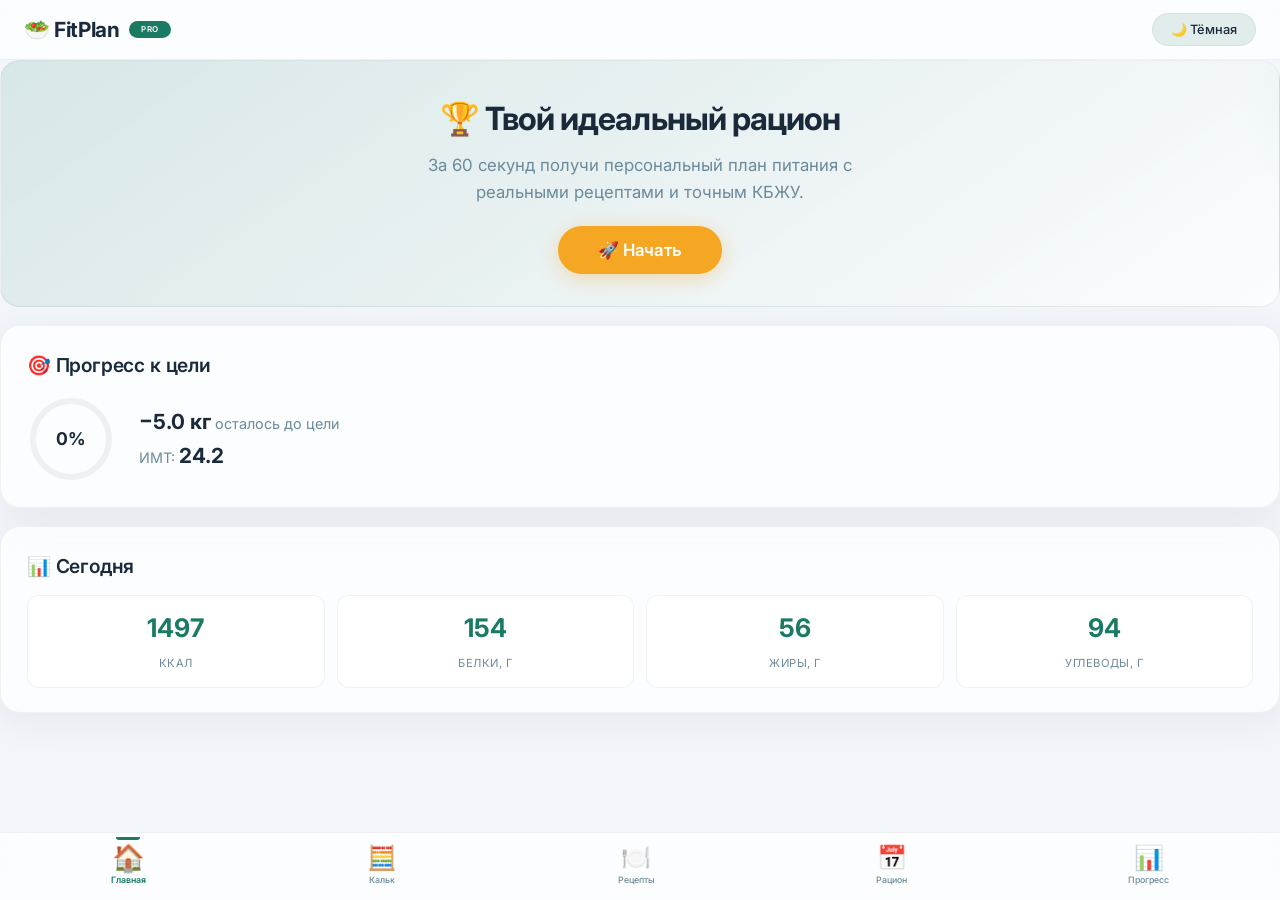
==== commit 0c9ba479: "Update index.html" ====
--- a/index.html
+++ b/index.html
@@ -35,7 +35,7 @@
       --radius-sm: 12px;
       --nav-height: 68px;
       --header-height: 60px;
-      --transition: 0.4s cubic-bezier(0.34, 1.56, 0.64, 1);
+      --transition: 0.3s cubic-bezier(0.34, 1.56, 0.64, 1);
       --font: 'Inter', -apple-system, BlinkMacSystemFont, 'Segoe UI', Roboto, sans-serif;
     }
 
@@ -72,24 +72,7 @@
       -webkit-font-smoothing: antialiased;
     }
 
-    ::-webkit-scrollbar {
-      width: 4px;
-    }
-    ::-webkit-scrollbar-track {
-      background: transparent;
-    }
-    ::-webkit-scrollbar-thumb {
-      background: var(--primary);
-      border-radius: 10px;
-    }
-
-    .container {
-      max-width: 780px;
-      margin: 0 auto;
-      padding: 0 16px;
-    }
-
-    /* ====== 3. СТЕКЛЯННЫЕ КАРТОЧКИ ====== */
+    /* ====== 3. КАРТОЧКИ ====== */
     .card {
       background: var(--bg-card);
       backdrop-filter: blur(20px) saturate(1.2);
@@ -107,11 +90,6 @@
       transform: translateY(-2px);
     }
 
-    .card-solid {
-      background: var(--bg-card-solid);
-      backdrop-filter: none;
-    }
-
     .card h2 {
       font-size: 1.2rem;
       font-weight: 600;
@@ -122,7 +100,7 @@
       letter-spacing: -0.01em;
     }
 
-    .card .text-muted {
+    .text-muted {
       color: var(--text-muted);
       font-size: 0.9rem;
     }
@@ -336,7 +314,7 @@
       }
     }
 
-    /* ====== 8. HERO-БЛОК ====== */
+    /* ====== 8. HERO ====== */
     .hero {
       background: linear-gradient(145deg, var(--primary-light), var(--bg-card));
       border: 1px solid var(--border);
@@ -383,43 +361,7 @@
       position: relative;
     }
 
-    /* ====== 9. СТАТИСТИКА НА ГЛАВНОЙ ====== */
-    .stats-grid {
-      display: grid;
-      grid-template-columns: repeat(4, 1fr);
-      gap: 12px;
-    }
-
-    .stats-grid .stat-item {
-      text-align: center;
-      padding: 12px 8px;
-      background: var(--bg-card-solid);
-      border-radius: var(--radius-sm);
-      border: 1px solid var(--border);
-      transition: all var(--transition);
-    }
-
-    .stats-grid .stat-item:hover {
-      transform: translateY(-4px);
-      box-shadow: var(--shadow-hover);
-    }
-
-    .stats-grid .stat-item .value {
-      font-size: 1.6rem;
-      font-weight: 700;
-      color: var(--primary);
-      display: block;
-      letter-spacing: -0.02em;
-    }
-
-    .stats-grid .stat-item .label {
-      font-size: 0.7rem;
-      color: var(--text-muted);
-      text-transform: uppercase;
-      letter-spacing: 0.04em;
-    }
-
-    /* ====== 10. ПРОГРЕСС-КОЛЬЦО ====== */
+    /* ====== 9. ПРОГРЕСС-КОЛЬЦО ====== */
     .progress-ring-wrap {
       display: flex;
       align-items: center;
@@ -471,7 +413,7 @@
       font-size: 1.3rem;
     }
 
-    /* ====== 11. КАЛЬКУЛЯТОР ====== */
+    /* ====== 10. КАЛЬКУЛЯТОР ====== */
     .slider-group {
       margin: 14px 0 8px;
     }
@@ -670,7 +612,7 @@
       box-shadow: 0 0 0 4px var(--primary-light);
     }
 
-    /* ====== 12. РЕЦЕПТЫ ====== */
+    /* ====== 11. РЕЦЕПТЫ ====== */
     .search-box {
       display: flex;
       gap: 8px;
@@ -862,7 +804,28 @@
       margin-bottom: 10px;
     }
 
-    /* ====== 13. РАЦИОН ====== */
+    .loading-spinner {
+      text-align: center;
+      padding: 30px 0;
+    }
+
+    .loading-spinner .spinner {
+      display: inline-block;
+      width: 28px;
+      height: 28px;
+      border: 3px solid var(--border);
+      border-top: 3px solid var(--primary);
+      border-radius: 50%;
+      animation: spin 0.8s linear infinite;
+    }
+
+    @keyframes spin {
+      to {
+        transform: rotate(360deg);
+      }
+    }
+
+    /* ====== 12. РАЦИОН ====== */
     .day-block {
       background: var(--bg-card-solid);
       border-left: 4px solid var(--primary);
@@ -965,7 +928,7 @@
       border-top: 1px solid var(--border);
     }
 
-    /* ====== 14. КАЛЕНДАРЬ ====== */
+    /* ====== 13. КАЛЕНДАРЬ ====== */
     .calendar-header {
       display: flex;
       justify-content: space-between;
@@ -1107,117 +1070,7 @@
       background: var(--border);
     }
 
-    /* ====== 15. МОДАЛЬНЫЕ ОКНА ====== */
-    .modal-overlay {
-      display: none;
-      position: fixed;
-      inset: 0;
-      background: rgba(0, 0, 0, 0.5);
-      backdrop-filter: blur(12px);
-      -webkit-backdrop-filter: blur(12px);
-      justify-content: center;
-      align-items: center;
-      z-index: 200;
-      padding: 16px;
-    }
-
-    .modal-overlay.active {
-      display: flex;
-    }
-
-    .modal {
-      background: var(--bg-card-solid);
-      border-radius: var(--radius);
-      padding: 28px 30px;
-      max-width: 440px;
-      width: 100%;
-      box-shadow: 0 24px 80px rgba(0, 0, 0, 0.2);
-      animation: modalIn 0.35s cubic-bezier(0.34, 1.56, 0.64, 1);
-    }
-
-    @keyframes modalIn {
-      from {
-        opacity: 0;
-        transform: scale(0.92) translateY(30px);
-      }
-      to {
-        opacity: 1;
-        transform: scale(1) translateY(0);
-      }
-    }
-
-    .modal h3 {
-      font-size: 1.2rem;
-      font-weight: 600;
-      margin-bottom: 10px;
-    }
-
-    .modal label {
-      display: block;
-      font-weight: 500;
-      font-size: 0.85rem;
-      margin: 10px 0 4px;
-    }
-
-    .modal select {
-      width: 100%;
-      padding: 10px 16px;
-      border-radius: 60px;
-      border: 1px solid var(--border);
-      background: var(--bg-card-solid);
-      color: var(--text);
-      font-size: 0.9rem;
-      font-family: var(--font);
-      appearance: none;
-      background-image: url("data:image/svg+xml,%3Csvg xmlns='http://www.w3.org/2000/svg' width='12' height='8' viewBox='0 0 12 8'%3E%3Cpath d='M1 1l5 5 5-5' stroke='%236c8a9a' stroke-width='1.5' fill='none' stroke-linecap='round'/%3E%3C/svg%3E");
-      background-repeat: no-repeat;
-      background-position: right 16px center;
-    }
-
-    .modal .btn-row {
-      display: flex;
-      gap: 10px;
-      margin-top: 18px;
-      justify-content: flex-end;
-    }
-
-    .modal .btn-row .btn {
-      padding: 8px 24px;
-    }
-
-    .replace-grid {
-      display: grid;
-      grid-template-columns: 1fr 1fr;
-      gap: 8px;
-      max-height: 200px;
-      overflow-y: auto;
-      margin-top: 10px;
-    }
-
-    .replace-grid .replace-item {
-      background: var(--bg-card-solid);
-      border: 1px solid var(--border);
-      border-radius: var(--radius-sm);
-      padding: 10px 12px;
-      font-size: 0.8rem;
-      cursor: pointer;
-      transition: all var(--transition);
-      text-align: center;
-    }
-
-    .replace-grid .replace-item:hover {
-      border-color: var(--primary);
-      background: var(--primary-light);
-      transform: translateY(-3px);
-      box-shadow: var(--shadow-hover);
-    }
-
-    .replace-grid .replace-item .kcal {
-      font-size: 0.6rem;
-      color: var(--text-muted);
-    }
-
-    /* ====== 16. TOAST ====== */
+    /* ====== 14. TOAST ====== */
     .toast {
       position: fixed;
       bottom: calc(var(--nav-height) + 24px);
@@ -1246,7 +1099,117 @@
       pointer-events: auto;
     }
 
-    /* ====== 17. АДАПТИВНОСТЬ ====== */
+    /* ====== 15. МОДАЛЬНЫЕ ОКНА ====== */
+    .modal-overlay {
+      display: none;
+      position: fixed;
+      inset: 0;
+      background: rgba(0, 0, 0, 0.5);
+      backdrop-filter: blur(12px);
+      -webkit-backdrop-filter: blur(12px);
+      justify-content: center;
+      align-items: center;
+      z-index: 200;
+      padding: 16px;
+    }
+
+    .modal-overlay.active {
+      display: flex;
+    }
+
+    .modal {
+      background: var(--bg-card-solid);
+      border-radius: var(--radius);
+      padding: 28px 30px;
+      max-width: 440px;
+      width: 100%;
+      box-shadow: 0 24px 80px rgba(0, 0, 0, 0.2);
+      animation: modalIn 0.35s cubic-bezier(0.34, 1.56, 0.64, 1);
+    }
+
+    @keyframes modalIn {
+      from {
+        opacity: 0;
+        transform: scale(0.92) translateY(30px);
+      }
+      to {
+        opacity: 1;
+        transform: scale(1) translateY(0);
+      }
+    }
+
+    .modal h3 {
+      font-size: 1.2rem;
+      font-weight: 600;
+      margin-bottom: 10px;
+    }
+
+    .modal label {
+      display: block;
+      font-weight: 500;
+      font-size: 0.85rem;
+      margin: 10px 0 4px;
+    }
+
+    .modal select {
+      width: 100%;
+      padding: 10px 16px;
+      border-radius: 60px;
+      border: 1px solid var(--border);
+      background: var(--bg-card-solid);
+      color: var(--text);
+      font-size: 0.9rem;
+      font-family: var(--font);
+      appearance: none;
+      background-image: url("data:image/svg+xml,%3Csvg xmlns='http://www.w3.org/2000/svg' width='12' height='8' viewBox='0 0 12 8'%3E%3Cpath d='M1 1l5 5 5-5' stroke='%236c8a9a' stroke-width='1.5' fill='none' stroke-linecap='round'/%3E%3C/svg%3E");
+      background-repeat: no-repeat;
+      background-position: right 16px center;
+    }
+
+    .modal .btn-row {
+      display: flex;
+      gap: 10px;
+      margin-top: 18px;
+      justify-content: flex-end;
+    }
+
+    .modal .btn-row .btn {
+      padding: 8px 24px;
+    }
+
+    .replace-grid {
+      display: grid;
+      grid-template-columns: 1fr 1fr;
+      gap: 8px;
+      max-height: 200px;
+      overflow-y: auto;
+      margin-top: 10px;
+    }
+
+    .replace-grid .replace-item {
+      background: var(--bg-card-solid);
+      border: 1px solid var(--border);
+      border-radius: var(--radius-sm);
+      padding: 10px 12px;
+      font-size: 0.8rem;
+      cursor: pointer;
+      transition: all var(--transition);
+      text-align: center;
+    }
+
+    .replace-grid .replace-item:hover {
+      border-color: var(--primary);
+      background: var(--primary-light);
+      transform: translateY(-3px);
+      box-shadow: var(--shadow-hover);
+    }
+
+    .replace-grid .replace-item .kcal {
+      font-size: 0.6rem;
+      color: var(--text-muted);
+    }
+
+    /* ====== 16. АДАПТИВ ====== */
     @media (max-width: 640px) {
       body {
         padding-top: 56px;
@@ -1295,15 +1258,6 @@
         font-size: 0.95rem;
       }
 
-      .stats-grid {
-        grid-template-columns: repeat(2, 1fr);
-        gap: 8px;
-      }
-
-      .stats-grid .stat-item .value {
-        font-size: 1.3rem;
-      }
-
       .calc-grid {
         grid-template-columns: 1fr 1fr;
         gap: 8px;
@@ -1375,48 +1329,21 @@
         font-size: 0.65rem;
         padding: 6px 12px;
       }
-
-      .stats-grid {
-        gap: 6px;
-      }
-
-      .stats-grid .stat-item {
-        padding: 8px 4px;
-      }
-    }
-
-    /* ====== 18. УТИЛИТЫ ====== */
-    .mt-1 {
-      margin-top: 8px;
-    }
-    .mt-2 {
-      margin-top: 14px;
-    }
-    .gap-2 {
-      gap: 10px;
-    }
-    .flex-wrap {
-      display: flex;
-      flex-wrap: wrap;
     }
   </style>
 </head>
 <body>
 
-  <!-- ШАПКА -->
   <header class="header">
     <h1>🥗 FitPlan <span>PRO</span></h1>
     <button class="theme-toggle" id="themeToggle" aria-label="Переключить тему">🌙 Тёмная</button>
   </header>
 
-  <!-- TOAST -->
   <div class="toast" id="toast"></div>
 
   <main class="container">
 
-    <!-- ============================================================
-    СТРАНИЦА 1: ГЛАВНАЯ
-    ============================================================ -->
+    <!-- ====== СТРАНИЦА 1: ГЛАВНАЯ ====== -->
     <section class="page active" id="page-home">
       <div class="hero">
         <h2>🏆 Твой идеальный рацион</h2>
@@ -1445,18 +1372,28 @@
 
       <div class="card">
         <h2>📊 Сегодня</h2>
-        <div class="stats-grid">
-          <div class="stat-item"><span class="value" id="homeKcal">—</span><span class="label">ккал</span></div>
-          <div class="stat-item"><span class="value" id="homeProtein">—</span><span class="label">белки, г</span></div>
-          <div class="stat-item"><span class="value" id="homeFat">—</span><span class="label">жиры, г</span></div>
-          <div class="stat-item"><span class="value" id="homeCarbs">—</span><span class="label">углеводы, г</span></div>
+        <div class="stats-grid" style="display:grid; grid-template-columns:repeat(4,1fr); gap:12px;">
+          <div class="stat-item" style="text-align:center; padding:12px 8px; background:var(--bg-card-solid); border-radius:var(--radius-sm); border:1px solid var(--border);">
+            <span class="value" style="font-size:1.6rem; font-weight:700; color:var(--primary); display:block;" id="homeKcal">—</span>
+            <span class="label" style="font-size:0.7rem; color:var(--text-muted); text-transform:uppercase; letter-spacing:0.04em;">ккал</span>
+          </div>
+          <div class="stat-item" style="text-align:center; padding:12px 8px; background:var(--bg-card-solid); border-radius:var(--radius-sm); border:1px solid var(--border);">
+            <span class="value" style="font-size:1.6rem; font-weight:700; color:var(--primary); display:block;" id="homeProtein">—</span>
+            <span class="label" style="font-size:0.7rem; color:var(--text-muted); text-transform:uppercase; letter-spacing:0.04em;">белки, г</span>
+          </div>
+          <div class="stat-item" style="text-align:center; padding:12px 8px; background:var(--bg-card-solid); border-radius:var(--radius-sm); border:1px solid var(--border);">
+            <span class="value" style="font-size:1.6rem; font-weight:700; color:var(--primary); display:block;" id="homeFat">—</span>
+            <span class="label" style="font-size:0.7rem; color:var(--text-muted); text-transform:uppercase; letter-spacing:0.04em;">жиры, г</span>
+          </div>
+          <div class="stat-item" style="text-align:center; padding:12px 8px; background:var(--bg-card-solid); border-radius:var(--radius-sm); border:1px solid var(--border);">
+            <span class="value" style="font-size:1.6rem; font-weight:700; color:var(--primary); display:block;" id="homeCarbs">—</span>
+            <span class="label" style="font-size:0.7rem; color:var(--text-muted); text-transform:uppercase; letter-spacing:0.04em;">углеводы, г</span>
+          </div>
         </div>
       </div>
     </section>
 
-    <!-- ============================================================
-    СТРАНИЦА 2: КАЛЬКУЛЯТОР
-    ============================================================ -->
+    <!-- ====== СТРАНИЦА 2: КАЛЬКУЛЯТОР ====== -->
     <section class="page" id="page-calc">
       <div class="card">
         <h2>🧮 Калькулятор нормы</h2>
@@ -1537,9 +1474,7 @@
       </div>
     </section>
 
-    <!-- ============================================================
-    СТРАНИЦА 3: РЕЦЕПТЫ
-    ============================================================ -->
+    <!-- ====== СТРАНИЦА 3: РЕЦЕПТЫ ====== -->
     <section class="page" id="page-recipes">
       <div class="card">
         <h2>🔍 Поиск рецептов</h2>
@@ -1583,9 +1518,7 @@
       </div>
     </section>
 
-    <!-- ============================================================
-    СТРАНИЦА 4: РАЦИОН
-    ============================================================ -->
+    <!-- ====== СТРАНИЦА 4: РАЦИОН ====== -->
     <section class="page" id="page-mealplan">
       <div class="card">
         <div style="display:flex; justify-content:space-between; align-items:center; flex-wrap:wrap; gap:10px; margin-bottom:8px;">
@@ -1607,9 +1540,7 @@
       </div>
     </section>
 
-    <!-- ============================================================
-    СТРАНИЦА 5: ПРОГРЕСС
-    ============================================================ -->
+    <!-- ====== СТРАНИЦА 5: ПРОГРЕСС ====== -->
     <section class="page" id="page-progress">
       <div class="card">
         <h2>📈 Прогресс к цели</h2>
@@ -1672,7 +1603,7 @@
 
   </main>
 
-  <!-- НИЖНЯЯ НАВИГАЦИЯ -->
+  <!-- ====== НИЖНЯЯ НАВИГАЦИЯ ====== -->
   <nav class="bottom-nav" role="navigation">
     <button class="tab-btn active" data-tab="home"><span class="icon">🏠</span>Главная</button>
     <button class="tab-btn" data-tab="calc"><span class="icon">🧮</span>Кальк</button>
@@ -1681,7 +1612,7 @@
     <button class="tab-btn" data-tab="progress"><span class="icon">📊</span>Прогресс</button>
   </nav>
 
-  <!-- МОДАЛЬНОЕ ОКНО: ДОБАВЛЕНИЕ РЕЦЕПТА -->
+  <!-- ====== МОДАЛЬНЫЕ ОКНА ====== -->
   <div class="modal-overlay" id="addRecipeModal">
     <div class="modal">
       <h3>🍽️ Добавить в рацион</h3>
@@ -1710,7 +1641,6 @@
     </div>
   </div>
 
-  <!-- МОДАЛЬНОЕ ОКНО: ЗАМЕНА РЕЦЕПТА -->
   <div class="modal-overlay" id="replaceModal">
     <div class="modal">
       <h3>🔄 Заменить блюдо</h3>
@@ -1779,15 +1709,15 @@
     const savedTab = Storage.load('tab', 'home');
     switchTab(savedTab);
 
-    // Кнопка "Начать" на главной
-    document.getElementById('heroStartBtn').addEventListener('click', () => {
-      const currentTab = Storage.load('tab', 'home');
-      if (currentTab === 'home') switchTab('calc');
-      else switchTab('home');
+    // ====== КНОПКА "НАЧАТЬ" (ИСПРАВЛЕНО) ======
+    document.getElementById('heroStartBtn').addEventListener('click', function() {
+      switchTab('calc');
     });
 
-    // Кнопка "Перейти к рецептам" в пустом рационе
-    document.getElementById('emptyPlanBtn').addEventListener('click', () => switchTab('recipes'));
+    // ====== КНОПКА "ПЕРЕЙТИ К РЕЦЕПТАМ" (ИСПРАВЛЕНО) ======
+    document.getElementById('emptyPlanBtn').addEventListener('click', function() {
+      switchTab('recipes');
+    });
 
     // ============================================================
     // 5. CALCULATOR
@@ -1801,22 +1731,23 @@
         this.classList.add('active');
         currentPlan = this.dataset.plan;
         Storage.save('currentPlan', currentPlan);
-        const desc = parseFloat(this.dataset.factor) === 0.75 ? 'Интенсивный дефицит 25% — до 1 кг в неделю' :
-          parseFloat(this.dataset.factor) === 0.85 ? 'Комфортный дефицит 15% — ~0,5–0,7 кг в неделю' :
-          parseFloat(this.dataset.factor) === 1.0 ? 'Баланс калорий — вес стабилен' :
+        const factor = parseFloat(this.dataset.factor);
+        const desc = factor === 0.75 ? 'Интенсивный дефицит 25% — до 1 кг в неделю' :
+          factor === 0.85 ? 'Комфортный дефицит 15% — ~0,5–0,7 кг в неделю' :
+          factor === 1.0 ? 'Баланс калорий — вес стабилен' :
           'Профицит 15% — качественный рост мышц';
         document.getElementById('goalDesc').textContent = desc;
-        calculate();
+        calculate(); // ПЕРЕСЧЁТ ПРИ СМЕНЕ ЦЕЛИ
       });
     });
 
     function calculate() {
       const gender = document.getElementById('gender').value;
-      const age = parseInt(document.getElementById('ageSlider').value);
-      const height = parseInt(document.getElementById('heightSlider').value);
-      const weight = parseInt(document.getElementById('weightSlider').value);
-      const goalWeight = parseInt(document.getElementById('goalWeightSlider').value);
-      const activity = parseFloat(document.getElementById('activity').value);
+      const age = parseInt(document.getElementById('ageSlider').value) || 30;
+      const height = parseInt(document.getElementById('heightSlider').value) || 170;
+      const weight = parseInt(document.getElementById('weightSlider').value) || 70;
+      const goalWeight = parseInt(document.getElementById('goalWeightSlider').value) || 65;
+      const activity = parseFloat(document.getElementById('activity').value) || 1.375;
       const activeGoal = document.querySelector('.goal-btn.active');
       const factor = parseFloat(activeGoal.dataset.factor);
       const plan = activeGoal.dataset.plan;
@@ -1840,7 +1771,7 @@
       const fat = Math.round(weight * fatFactor);
       const carbs = Math.round((finalCal - (protein * 4) - (fat * 9)) / 4);
 
-      // Обновление UI
+      // UI
       document.getElementById('resKcal').textContent = finalCal;
       document.getElementById('resProtein').textContent = protein;
       document.getElementById('resFat').textContent = fat;
@@ -1860,11 +1791,9 @@
       document.getElementById('resSpeed').textContent = speed.toFixed(1) + ' кг/нед.';
       document.getElementById('resWeeks').textContent = weeks + ' нед.';
 
-      // ИМТ
       const bmi = (weight / ((height / 100) ** 2)).toFixed(1);
       document.getElementById('homeBMI').textContent = bmi;
 
-      // Прогресс
       const startWeight = Storage.load('startWeight', weight);
       const progress = diff > 0 ? Math.min(100, ((startWeight - weight) / (startWeight - goalWeight)) * 100) : 0;
       const circumference = 238.76;
@@ -1885,7 +1814,6 @@
 
       Storage.save('currentPlan', currentPlan);
 
-      // История веса
       const history = Storage.load('weightHistory', []);
       if (history.length === 0 || history[history.length - 1].weight !== weight) {
         history.push({ date: new Date().toLocaleDateString(), weight: weight });
@@ -1936,10 +1864,10 @@
     // ============================================================
     function updateStats() {
       const history = Storage.load('weightHistory', []);
-      const current = parseInt(document.getElementById('weightSlider').value);
+      const current = parseInt(document.getElementById('weightSlider').value) || 70;
       const start = history.length ? history[0].weight : current;
-      const goal = parseInt(document.getElementById('goalWeightSlider').value);
-      const height = parseInt(document.getElementById('heightSlider').value);
+      const goal = parseInt(document.getElementById('goalWeightSlider').value) || 65;
+      const height = parseInt(document.getElementById('heightSlider').value) || 170;
       const bmi = (current / ((height / 100) ** 2)).toFixed(1);
 
       document.getElementById('statStart').textContent = start.toFixed(1) + ' кг';
@@ -1955,45 +1883,146 @@
     // ============================================================
     // 8. RECIPES
     // ============================================================
-    const recipeDB = [
-      { name: 'Овсянка с бананом', category: 'breakfast', time: 10, kcal: 320, p: 12, f: 6, c: 48, diet: 'vegetarian',
-        ingredients: ['овсянка 40г', 'банан 1шт', 'молоко 150мл'] },
-      { name: 'Сырники со сметаной', category: 'breakfast', time: 25, kcal: 280, p: 18, f: 12, c: 25, diet: 'vegetarian',
-        ingredients: ['творог 200г', 'яйцо 1шт', 'мука 30г', 'сметана 20г'] },
-      { name: 'Яичница с помидорами', category: 'breakfast', time: 10, kcal: 220, p: 16, f: 14, c: 8, diet: 'vegetarian',
-        ingredients: ['яйца 2шт', 'помидоры 100г', 'масло 5г'] },
-      { name: 'Овсяноблин с творогом', category: 'breakfast', time: 15, kcal: 380, p: 20, f: 15, c: 35, diet: 'vegetarian',
-        ingredients: ['овсянка 40г', 'яйцо 2шт', 'творог 100г', 'ягоды 50г'] },
-      { name: 'Рисовая каша с яблоком', category: 'breakfast', time: 20, kcal: 340, p: 8, f: 4, c: 60, diet: 'vegetarian',
-        ingredients: ['рис 40г', 'яблоко 1шт', 'молоко 150мл'] },
-      { name: 'Пшённая каша с тыквой', category: 'breakfast', time: 25, kcal: 210, p: 6, f: 3, c: 36, diet: 'vegetarian',
-        ingredients: ['пшено 30г', 'тыква 150г', 'мёд 5г'] },
-      { name: 'Куриный суп с лапшой', category: 'lunch', time: 35, kcal: 350, p: 30, f: 10, c: 30, diet: 'all',
-        ingredients: ['курица 150г', 'лапша 50г', 'морковь 50г', 'лук 30г'] },
-      { name: 'Гречка с курицей', category: 'lunch', time: 35, kcal: 440, p: 35, f: 12, c: 40, diet: 'all',
-        ingredients: ['курица 150г', 'гречка 60г', 'лук 30г', 'морковь 30г', 'масло 5г'] },
-      { name: 'Рис с курицей и овощами', category: 'lunch', time: 30, kcal: 420, p: 30, f: 10, c: 50, diet: 'all',
-        ingredients: ['рис 60г', 'курица 150г', 'морковь 50г', 'лук 30г', 'перец 30г'] },
-      { name: 'Паста с тунцом', category: 'lunch', time: 20, kcal: 390, p: 28, f: 12, c: 45, diet: 'all',
-        ingredients: ['паста 50г', 'тунец 100г', 'томаты 100г', 'масло 5г'] },
-      { name: 'Гречка с печенью', category: 'lunch', time: 30, kcal: 350, p: 30, f: 14, c: 35, diet: 'all',
-        ingredients: ['гречка 50г', 'печень 150г', 'лук 30г', 'морковь 30г'] },
-      { name: 'Омлет с шампиньонами', category: 'dinner', time: 15, kcal: 240, p: 20, f: 16, c: 6, diet: 'vegetarian',
-        ingredients: ['яйца 3шт', 'шампиньоны 100г', 'лук 20г', 'масло 5г'] },
-      { name: 'Салат с тунцом и яйцом', category: 'dinner', time: 10, kcal: 210, p: 20, f: 12, c: 10, diet: 'all',
-        ingredients: ['тунец 100г', 'яйцо 2шт', 'огурцы 100г', 'салат 30г', 'масло 5г'] },
-      { name: 'Творог с зеленью', category: 'dinner', time: 5, kcal: 140, p: 16, f: 6, c: 6, diet: 'vegetarian',
-        ingredients: ['творог 120г', 'укроп', 'огурец 50г'] },
-      { name: 'Куриные сердечки с фасолью', category: 'dinner', time: 30, kcal: 310, p: 28, f: 14, c: 22, diet: 'all',
-        ingredients: ['сердечки 150г', 'фасоль 100г', 'лук 30г', 'морковь 30г'] },
-      { name: 'Греческий йогурт с ягодами', category: 'snack', time: 3, kcal: 120, p: 8, f: 4, c: 12, diet: 'vegetarian',
-        ingredients: ['йогурт 150г', 'ягоды 50г'] },
-      { name: 'Яблоко с орехами', category: 'snack', time: 2, kcal: 150, p: 3, f: 10, c: 15, diet: 'vegetarian',
-        ingredients: ['яблоко 1шт', 'грецкие орехи 15г', 'мёд 5г'] },
-      { name: 'Творожный мусс с ягодами', category: 'dessert', time: 10, kcal: 180, p: 14, f: 6, c: 18, diet: 'vegetarian',
-        ingredients: ['творог 150г', 'ягоды 50г', 'мёд 5г'] },
-      { name: 'Сырники с ягодами', category: 'dessert', time: 25, kcal: 250, p: 16, f: 10, c: 24, diet: 'vegetarian',
-        ingredients: ['творог 150г', 'яйцо 1шт', 'мука 20г', 'сметана 20г', 'ягоды 30г'] },
+    const recipeDB = [{
+        name: 'Белковый омлет с овощами и сыром',
+        category: 'breakfast',
+        time: 15,
+        weight: 380,
+        kcal: 410,
+        p: 38,
+        f: 24,
+        c: 12,
+        diet: 'vegetarian',
+        ingredients: ['Яйца 2 шт (100г)', 'Белки яичные 100г', 'Помидор 120г', 'Шпинат 50г', 'Сыр лёгкий 30г',
+          'Оливковое масло 5г'
+        ],
+        instructions: '1. Взбить яйца с белками.\n2. Обжарить шпинат и помидор на масле.\n3. Залить яйцами.\n4. Добавить сыр сверху и готовить под крышкой 5–7 минут.'
+      },
+      {
+        name: 'Овсянка с бананом и протеином',
+        category: 'breakfast',
+        time: 10,
+        weight: 400,
+        kcal: 470,
+        p: 35,
+        f: 12,
+        c: 58,
+        diet: 'vegetarian',
+        ingredients: ['Овсяные хлопья 60г', 'Молоко 1,5% 200мл', 'Банан 100г', 'Протеин 25г', 'Орехи грецкие 10г',
+          'Корица по вкусу'
+        ],
+        instructions: '1. Варить овсянку на молоке 5 минут.\n2. Добавить протеин после снятия с огня.\n3. Добавить банан и орехи.'
+      },
+      {
+        name: 'Творожная запеканка без сахара',
+        category: 'breakfast',
+        time: 35,
+        weight: 350,
+        kcal: 390,
+        p: 42,
+        f: 12,
+        c: 32,
+        diet: 'vegetarian',
+        ingredients: ['Творог 5% 250г', 'Яйцо 1 шт (50г)', 'Манка 20г', 'Йогурт натуральный 50г', 'Ягоды 80г',
+          'Подсластитель по желанию'
+        ],
+        instructions: '1. Смешать творог, яйцо, манку и йогурт.\n2. Добавить ягоды.\n3. Запекать 35 минут при 180°C.'
+      },
+      {
+        name: 'Гречка с яйцом и авокадо',
+        category: 'breakfast',
+        time: 20,
+        weight: 430,
+        kcal: 520,
+        p: 27,
+        f: 25,
+        c: 52,
+        diet: 'vegetarian',
+        ingredients: ['Гречка сухая 70г', 'Яйца 2 шт', 'Авокадо 70г', 'Огурец 100г', 'Зелень 10г'],
+        instructions: '1. Отварить гречку.\n2. Приготовить яйца.\n3. Добавить авокадо и овощи.'
+      },
+      {
+        name: 'Йогуртовый боул с ягодами',
+        category: 'breakfast',
+        time: 5,
+        weight: 420,
+        kcal: 360,
+        p: 32,
+        f: 10,
+        c: 42,
+        diet: 'vegetarian',
+        ingredients: ['Греческий йогурт 2% 300г', 'Ягоды 100г', 'Овсяные хлопья 30г', 'Чиа 10г', 'Мёд 5г'],
+        instructions: '1. Выложить йогурт в миску.\n2. Добавить ягоды, овсянку и семена.\n3. Оставить на 10 минут.'
+      },
+      {
+        name: 'Лаваш с курицей и овощами',
+        category: 'breakfast',
+        time: 15,
+        weight: 450,
+        kcal: 490,
+        p: 45,
+        f: 15,
+        c: 50,
+        diet: 'all',
+        ingredients: ['Лаваш цельнозерновой 60г', 'Куриная грудка 150г', 'Огурец 80г', 'Помидор 100г',
+          'Йогурт натуральный 50г', 'Салат 30г'
+        ],
+        instructions: '1. Приготовить курицу.\n2. Нарезать овощи.\n3. Завернуть всё в лаваш.'
+      },
+      {
+        name: 'Сырники протеиновые',
+        category: 'breakfast',
+        time: 20,
+        weight: 300,
+        kcal: 430,
+        p: 45,
+        f: 14,
+        c: 34,
+        diet: 'vegetarian',
+        ingredients: ['Творог 5% 250г', 'Яйцо 1 шт', 'Рисовая мука 30г', 'Протеин ванильный 20г', 'Ягоды 50г'],
+        instructions: '1. Смешать массу.\n2. Сформировать сырники.\n3. Запечь или приготовить на сухой сковороде.'
+      },
+      {
+        name: 'Тост с лососем и творожным сыром',
+        category: 'breakfast',
+        time: 10,
+        weight: 300,
+        kcal: 450,
+        p: 32,
+        f: 22,
+        c: 35,
+        diet: 'all',
+        ingredients: ['Хлеб цельнозерновой 80г', 'Лосось слабосолёный 70г', 'Творожный сыр лёгкий 40г', 'Огурец 80г',
+          'Зелень'
+        ],
+        instructions: '1. Поджарить хлеб.\n2. Намазать сыр.\n3. Выложить лосось и овощи.'
+      },
+      {
+        name: 'Овсяноблин с курицей',
+        category: 'breakfast',
+        time: 15,
+        weight: 380,
+        kcal: 500,
+        p: 43,
+        f: 20,
+        c: 42,
+        diet: 'all',
+        ingredients: ['Овсянка 50г', 'Яйца 2 шт', 'Молоко 50мл', 'Куриная грудка 120г', 'Сыр 20г', 'Овощи 100г'],
+        instructions: '1. Сделать блин из овсянки, яйца и молока.\n2. Добавить начинку.\n3. Обжарить с двух сторон.'
+      },
+      {
+        name: 'Рисовая каша с творогом и ягодами',
+        category: 'breakfast',
+        time: 25,
+        weight: 450,
+        kcal: 460,
+        p: 35,
+        f: 10,
+        c: 65,
+        diet: 'vegetarian',
+        ingredients: ['Рис сухой 60г', 'Молоко 1,5% 200мл', 'Творог 5% 150г', 'Ягоды 80г', 'Корица'],
+        instructions: '1. Сварить рисовую кашу.\n2. Добавить творог.\n3. Сверху ягоды.'
+      }
     ];
 
     let currentCategory = 'all',
@@ -2083,12 +2112,21 @@
     document.getElementById('searchBtn').addEventListener('click', function() {
       const q = document.getElementById('recipeSearch').value;
       if (!q || q.trim().length < 1) { showToast('⚠️ Введите запрос'); return; }
-      searchHistory = searchHistory.filter(item => item !== q);
-      searchHistory.unshift(q);
-      if (searchHistory.length > 5) searchHistory.pop();
-      Storage.save('searchHistory', searchHistory);
-      renderSearchHistory();
-      renderRecipes(applyFilters(q));
+      // Показываем спиннер
+      document.getElementById('recipeResults').innerHTML = `
+        <div class="loading-spinner">
+          <div class="spinner"></div>
+          <p style="color:var(--text-muted);font-size:0.85rem;margin-top:8px;">Загрузка...</p>
+        </div>
+      `;
+      setTimeout(() => {
+        searchHistory = searchHistory.filter(item => item !== q);
+        searchHistory.unshift(q);
+        if (searchHistory.length > 5) searchHistory.pop();
+        Storage.save('searchHistory', searchHistory);
+        renderSearchHistory();
+        renderRecipes(applyFilters(q));
+      }, 300);
     });
 
     document.getElementById('recipeSearch').addEventListener('keydown', e => { if (e.key === 'Enter') document.getElementById(
@@ -2201,7 +2239,9 @@
         container.innerHTML =
           `<div class="empty-msg"><span class="big-icon">🍽️</span><p>Рацион пуст.</p><button class="btn btn-sm" id="emptyPlanBtn">🍽️ Перейти к рецептам</button></div>`;
         document.getElementById('planDesc').textContent = 'Добавь блюда из раздела «Рецепты» или нажми «Собрать».';
-        document.getElementById('emptyPlanBtn').addEventListener('click', () => switchTab('recipes'));
+        document.getElementById('emptyPlanBtn').addEventListener('click', function() {
+          switchTab('recipes');
+        });
         return;
       }
       container.innerHTML = html;
@@ -2214,7 +2254,7 @@
         meals[day].splice(index, 1);
         if (!meals[day].length) delete meals[day];
         Storage.save('customMeals', meals);
-        renderMeals();
+        renderMeals(); // ПЕРЕРИСОВКА ПОСЛЕ УДАЛЕНИЯ
         showToast('🗑️ Блюдо удалено');
       }
     }
@@ -2461,6 +2501,7 @@
       }
     }
 
+    // ====== ИНИЦИАЛИЗАЦИЯ КАЛЕНДАРЯ (ИСПРАВЛЕНО) ======
     document.getElementById('prevMonthBtn').addEventListener('click', function() {
       calendarDate.setMonth(calendarDate.getMonth() - 1);
       buildCalendar(calendarDate.getFullYear(), calendarDate.getMonth());
@@ -2474,8 +2515,8 @@
     // 13. HOME
     // ============================================================
     function updateHome() {
-      const w = parseInt(document.getElementById('weightSlider').value);
-      const g = parseInt(document.getElementById('goalWeightSlider').value);
+      const w = parseInt(document.getElementById('weightSlider').value) || 70;
+      const g = parseInt(document.getElementById('goalWeightSlider').value) || 65;
       const d = w - g;
       const start = Storage.load('startWeight', w);
       const progress = d > 0 ? Math.min(100, ((start - w) / (start - g)) * 100) : 0;
@@ -2513,7 +2554,7 @@
       updateStats();
       updateHome();
       if (!Storage.load('startWeight', null)) {
-        const w = parseInt(document.getElementById('weightSlider').value);
+        const w = parseInt(document.getElementById('weightSlider').value) || 70;
         Storage.save('startWeight', w);
       }
       document.querySelectorAll('.modal-overlay').forEach(m => {
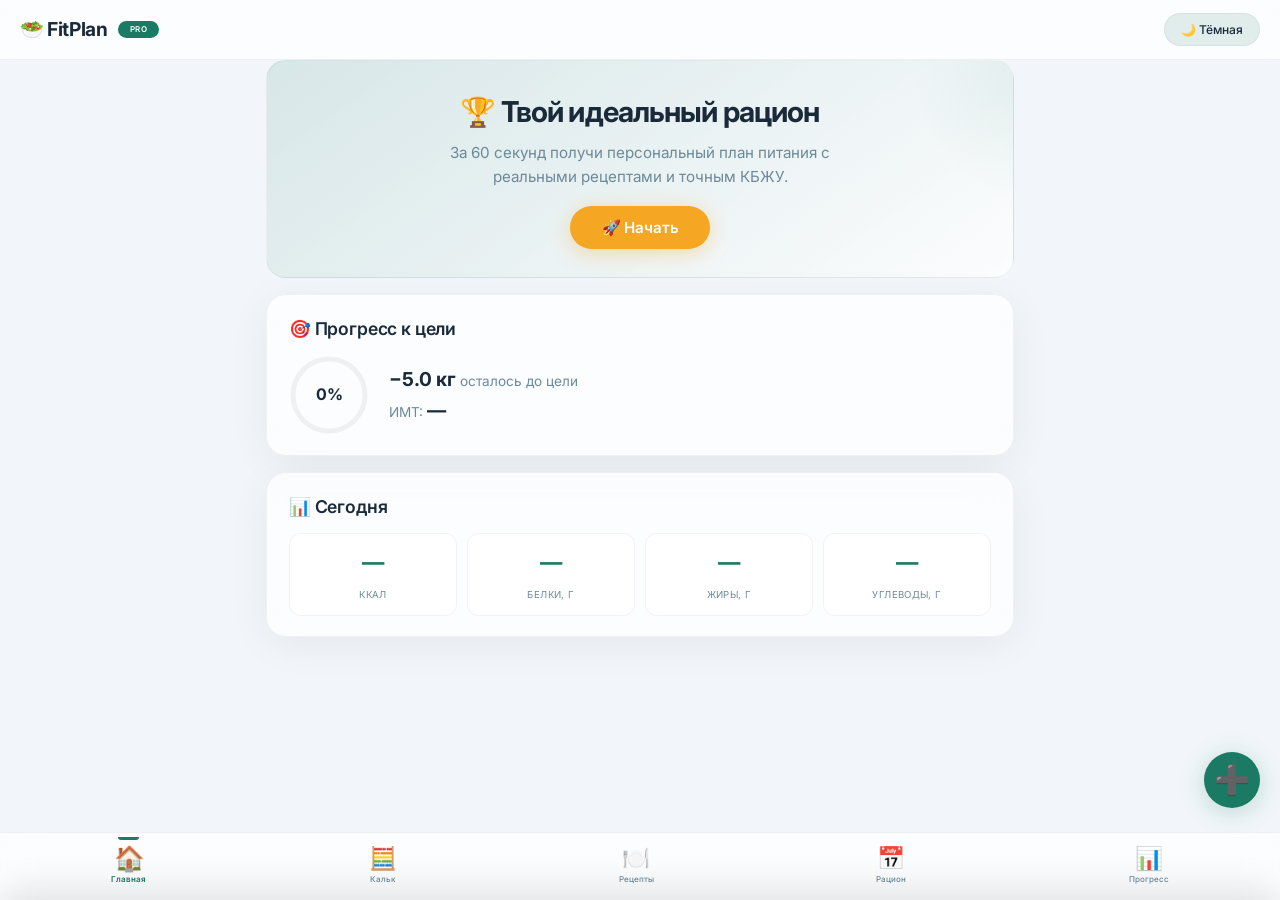
==== commit d5de9faf: "Update index.html" ====
--- a/index.html
+++ b/index.html
@@ -3,26 +3,22 @@
 <head>
   <meta charset="UTF-8">
   <meta name="viewport" content="width=device-width, initial-scale=1.0, maximum-scale=1.0, user-scalable=yes">
-
-  <!-- Google Fonts (Inter) -->
+  <title>FitPlan — интуитивный конструктор питания</title>
+
+  <!-- Google Fonts -->
   <link rel="preconnect" href="https://fonts.googleapis.com">
   <link rel="preconnect" href="https://fonts.gstatic.com" crossorigin>
   <link href="https://fonts.googleapis.com/css2?family=Inter:opsz,wght@14..32,400;14..32,500;14..32,600;14..32,700&display=swap" rel="stylesheet">
 
-  <title>FitPlan 2.0 — премиум конструктор питания</title>
-  <meta name="description" content="Персональный конструктор питания. 100+ рецептов, умный калькулятор, рацион на неделю.">
-  <meta property="og:title" content="FitPlan 2.0 — премиум конструктор питания">
-  <meta property="og:description" content="Персональный конструктор питания с реальными рецептами на русском языке, калькулятором калорий и планом на неделю.">
-  <meta name="theme-color" content="#1a7a64">
-
   <style>
-    /* ====== 1. ПЕРЕМЕННЫЕ ====== */
+    /* ============================================================
+       1. ПЕРЕМЕННЫЕ
+       ============================================================ */
     :root {
       --primary: #1a7a64;
       --primary-light: rgba(26, 122, 100, 0.12);
       --primary-glow: rgba(26, 122, 100, 0.25);
       --accent: #f5a623;
-      --secondary: #6c8a9a;
       --bg: #f2f6fa;
       --bg-card: rgba(255, 255, 255, 0.72);
       --bg-card-solid: #ffffff;
@@ -35,7 +31,7 @@
       --radius-sm: 12px;
       --nav-height: 68px;
       --header-height: 60px;
-      --transition: 0.3s cubic-bezier(0.34, 1.56, 0.64, 1);
+      --transition: 0.4s cubic-bezier(0.34, 1.56, 0.64, 1);
       --font: 'Inter', -apple-system, BlinkMacSystemFont, 'Segoe UI', Roboto, sans-serif;
     }
 
@@ -52,11 +48,14 @@
       --primary-glow: rgba(43, 155, 130, 0.3);
     }
 
-    /* ====== 2. БАЗА ====== */
+    /* ============================================================
+       2. БАЗА
+       ============================================================ */
     * {
       margin: 0;
       padding: 0;
       box-sizing: border-box;
+      -webkit-tap-highlight-color: transparent;
     }
 
     body {
@@ -70,103 +69,29 @@
       font-size: 16px;
       line-height: 1.6;
       -webkit-font-smoothing: antialiased;
-    }
-
-    /* ====== 3. КАРТОЧКИ ====== */
-    .card {
-      background: var(--bg-card);
-      backdrop-filter: blur(20px) saturate(1.2);
-      -webkit-backdrop-filter: blur(20px) saturate(1.2);
-      border: 1px solid var(--border);
-      border-radius: var(--radius);
-      padding: 24px 26px;
-      margin-bottom: 18px;
-      box-shadow: var(--shadow);
-      transition: all var(--transition);
-    }
-
-    .card:hover {
-      box-shadow: var(--shadow-hover);
-      transform: translateY(-2px);
-    }
-
-    .card h2 {
-      font-size: 1.2rem;
-      font-weight: 600;
-      margin-bottom: 14px;
-      display: flex;
-      align-items: center;
-      gap: 10px;
-      letter-spacing: -0.01em;
-    }
-
-    .text-muted {
-      color: var(--text-muted);
-      font-size: 0.9rem;
-    }
-
-    /* ====== 4. КНОПКИ ====== */
-    .btn {
-      display: inline-flex;
-      align-items: center;
-      justify-content: center;
-      gap: 8px;
-      padding: 12px 28px;
-      border-radius: 60px;
-      font-weight: 600;
-      font-size: 0.9rem;
-      font-family: var(--font);
-      border: none;
+      overflow-x: hidden;
+    }
+
+    ::-webkit-scrollbar {
+      width: 4px;
+    }
+    ::-webkit-scrollbar-track {
+      background: transparent;
+    }
+    ::-webkit-scrollbar-thumb {
       background: var(--primary);
-      color: #fff;
-      box-shadow: 0 4px 20px var(--primary-glow);
-      cursor: pointer;
-      transition: all var(--transition);
-      letter-spacing: -0.01em;
-    }
-
-    .btn:hover {
-      transform: translateY(-3px) scale(1.02);
-      box-shadow: 0 8px 32px var(--primary-glow);
-    }
-
-    .btn:active {
-      transform: scale(0.97);
-    }
-
-    .btn-outline {
-      background: transparent;
-      color: var(--primary);
-      box-shadow: none;
-      border: 2px solid var(--primary);
-    }
-
-    .btn-outline:hover {
-      background: var(--primary-light);
-      box-shadow: none;
-      transform: translateY(-3px);
-    }
-
-    .btn-sm {
-      padding: 6px 16px;
-      font-size: 0.75rem;
-    }
-
-    .btn-accent {
-      background: var(--accent);
-      box-shadow: 0 4px 20px rgba(245, 166, 35, 0.35);
-    }
-
-    .btn-accent:hover {
-      box-shadow: 0 8px 32px rgba(245, 166, 35, 0.45);
-    }
-
-    .btn-danger {
-      background: #e74c3c;
-      box-shadow: 0 4px 20px rgba(231, 76, 60, 0.3);
-    }
-
-    /* ====== 5. ШАПКА ====== */
+      border-radius: 10px;
+    }
+
+    .container {
+      max-width: 780px;
+      margin: 0 auto;
+      padding: 0 16px;
+    }
+
+    /* ============================================================
+       3. ШАПКА
+       ============================================================ */
     .header {
       position: fixed;
       top: 0;
@@ -180,13 +105,13 @@
       display: flex;
       align-items: center;
       justify-content: space-between;
-      padding: 0 24px;
+      padding: 0 20px;
       z-index: 100;
       transition: all var(--transition);
     }
 
     .header h1 {
-      font-size: 1.3rem;
+      font-size: 1.2rem;
       font-weight: 700;
       display: flex;
       align-items: center;
@@ -206,9 +131,9 @@
     }
 
     .theme-toggle {
-      padding: 8px 18px;
+      padding: 8px 16px;
       border-radius: 60px;
-      font-size: 0.8rem;
+      font-size: 0.75rem;
       font-weight: 500;
       background: var(--primary-light);
       color: var(--text);
@@ -223,7 +148,9 @@
       color: #fff;
     }
 
-    /* ====== 6. НИЖНЯЯ НАВИГАЦИЯ ====== */
+    /* ============================================================
+       4. НИЖНЯЯ НАВИГАЦИЯ
+       ============================================================ */
     .bottom-nav {
       position: fixed;
       bottom: 0;
@@ -248,13 +175,13 @@
       align-items: center;
       justify-content: center;
       gap: 2px;
-      font-size: 0.55rem;
+      font-size: 0.5rem;
       font-weight: 500;
       color: var(--text-muted);
-      padding: 4px 12px;
+      padding: 4px 8px;
       border-radius: var(--radius-sm);
       transition: all var(--transition);
-      min-width: 52px;
+      min-width: 44px;
       position: relative;
       cursor: pointer;
       background: none;
@@ -263,7 +190,7 @@
     }
 
     .bottom-nav .tab-btn .icon {
-      font-size: 1.5rem;
+      font-size: 1.4rem;
       line-height: 1.2;
       transition: transform var(--transition);
     }
@@ -293,10 +220,12 @@
       background: var(--primary-light);
     }
 
-    /* ====== 7. СТРАНИЦЫ ====== */
+    /* ============================================================
+       5. СТРАНИЦЫ
+       ============================================================ */
     .page {
       display: none;
-      animation: fadeSlide 0.5s ease;
+      animation: fadeSlide 0.4s ease;
     }
 
     .page.active {
@@ -306,7 +235,7 @@
     @keyframes fadeSlide {
       from {
         opacity: 0;
-        transform: translateY(20px);
+        transform: translateY(16px);
       }
       to {
         opacity: 1;
@@ -314,13 +243,123 @@
       }
     }
 
-    /* ====== 8. HERO ====== */
+    /* ============================================================
+       6. КАРТОЧКИ
+       ============================================================ */
+    .card {
+      background: var(--bg-card);
+      backdrop-filter: blur(20px) saturate(1.2);
+      -webkit-backdrop-filter: blur(20px) saturate(1.2);
+      border: 1px solid var(--border);
+      border-radius: var(--radius);
+      padding: 20px 22px;
+      margin-bottom: 16px;
+      box-shadow: var(--shadow);
+      transition: all var(--transition);
+    }
+
+    .card:active {
+      transform: scale(0.99);
+    }
+
+    .card h2 {
+      font-size: 1.1rem;
+      font-weight: 600;
+      margin-bottom: 12px;
+      display: flex;
+      align-items: center;
+      gap: 8px;
+      letter-spacing: -0.01em;
+    }
+
+    .text-muted {
+      color: var(--text-muted);
+      font-size: 0.85rem;
+    }
+
+    /* ============================================================
+       7. КНОПКИ
+       ============================================================ */
+    .btn {
+      display: inline-flex;
+      align-items: center;
+      justify-content: center;
+      gap: 8px;
+      padding: 12px 24px;
+      border-radius: 60px;
+      font-weight: 600;
+      font-size: 0.85rem;
+      font-family: var(--font);
+      border: none;
+      background: var(--primary);
+      color: #fff;
+      box-shadow: 0 4px 20px var(--primary-glow);
+      cursor: pointer;
+      transition: all var(--transition);
+      letter-spacing: -0.01em;
+      position: relative;
+      overflow: hidden;
+    }
+
+    .btn::after {
+      content: '';
+      position: absolute;
+      inset: 0;
+      background: radial-gradient(circle at center, rgba(255, 255, 255, 0.2), transparent 70%);
+      opacity: 0;
+      transition: opacity 0.3s ease;
+    }
+
+    .btn:active::after {
+      opacity: 1;
+    }
+
+    .btn:hover {
+      transform: translateY(-2px);
+      box-shadow: 0 8px 32px var(--primary-glow);
+    }
+
+    .btn:active {
+      transform: scale(0.96);
+    }
+
+    .btn-outline {
+      background: transparent;
+      color: var(--primary);
+      box-shadow: none;
+      border: 2px solid var(--primary);
+    }
+
+    .btn-outline:hover {
+      background: var(--primary-light);
+      box-shadow: none;
+      transform: translateY(-2px);
+    }
+
+    .btn-sm {
+      padding: 6px 14px;
+      font-size: 0.7rem;
+    }
+
+    .btn-accent {
+      background: var(--accent);
+      box-shadow: 0 4px 20px rgba(245, 166, 35, 0.35);
+    }
+
+    .btn-danger {
+      background: #e74c3c;
+      box-shadow: 0 4px 20px rgba(231, 76, 60, 0.3);
+    }
+
+    /* ============================================================
+       8. HERO
+       ============================================================ */
     .hero {
       background: linear-gradient(145deg, var(--primary-light), var(--bg-card));
       border: 1px solid var(--border);
-      padding: 32px 28px;
+      padding: 28px 24px;
       border-radius: var(--radius);
-      margin-bottom: 18px;
+      margin-bottom: 16px;
       text-align: center;
       position: relative;
       overflow: hidden;
@@ -331,8 +370,8 @@
       position: absolute;
       top: -50%;
       right: -20%;
-      width: 300px;
-      height: 300px;
+      width: 250px;
+      height: 250px;
       background: radial-gradient(circle, var(--primary-glow), transparent 70%);
       border-radius: 50%;
       opacity: 0.3;
@@ -340,45 +379,47 @@
     }
 
     .hero h2 {
-      font-size: 2rem;
+      font-size: 1.8rem;
       font-weight: 700;
       letter-spacing: -0.03em;
-      margin-bottom: 8px;
+      margin-bottom: 6px;
       position: relative;
     }
 
     .hero p {
       color: var(--text-muted);
-      font-size: 1.05rem;
-      max-width: 480px;
-      margin: 0 auto 20px;
+      font-size: 0.95rem;
+      max-width: 420px;
+      margin: 0 auto 16px;
       position: relative;
     }
 
     .hero .btn {
-      font-size: 1.05rem;
-      padding: 14px 40px;
+      font-size: 0.95rem;
+      padding: 12px 32px;
       position: relative;
     }
 
-    /* ====== 9. ПРОГРЕСС-КОЛЬЦО ====== */
+    /* ============================================================
+       9. ПРОГРЕСС-КОЛЬЦО
+       ============================================================ */
     .progress-ring-wrap {
       display: flex;
       align-items: center;
-      gap: 24px;
+      gap: 20px;
       flex-wrap: wrap;
     }
 
     .progress-ring {
-      width: 88px;
-      height: 88px;
+      width: 80px;
+      height: 80px;
       border-radius: 50%;
       position: relative;
       display: flex;
       align-items: center;
       justify-content: center;
       font-weight: 700;
-      font-size: 1.2rem;
+      font-size: 1rem;
       flex-shrink: 0;
     }
 
@@ -391,7 +432,7 @@
 
     .progress-ring svg circle {
       fill: none;
-      stroke-width: 6;
+      stroke-width: 5;
       stroke-linecap: round;
     }
 
@@ -406,22 +447,57 @@
 
     .progress-ring .center-text {
       z-index: 1;
-      font-size: 1.1rem;
+      font-size: 1rem;
     }
 
     .progress-stats strong {
-      font-size: 1.3rem;
-    }
-
-    /* ====== 10. КАЛЬКУЛЯТОР ====== */
+      font-size: 1.2rem;
+    }
+
+    /* ============================================================
+       10. СТАТИСТИКА
+       ============================================================ */
+    .stats-grid {
+      display: grid;
+      grid-template-columns: repeat(4, 1fr);
+      gap: 10px;
+    }
+
+    .stats-grid .stat-item {
+      text-align: center;
+      padding: 10px 6px;
+      background: var(--bg-card-solid);
+      border-radius: var(--radius-sm);
+      border: 1px solid var(--border);
+      transition: all var(--transition);
+    }
+
+    .stats-grid .stat-item .value {
+      font-size: 1.4rem;
+      font-weight: 700;
+      color: var(--primary);
+      display: block;
+      letter-spacing: -0.02em;
+    }
+
+    .stats-grid .stat-item .label {
+      font-size: 0.6rem;
+      color: var(--text-muted);
+      text-transform: uppercase;
+      letter-spacing: 0.04em;
+    }
+
+    /* ============================================================
+       11. КАЛЬКУЛЯТОР
+       ============================================================ */
     .slider-group {
-      margin: 14px 0 8px;
+      margin: 12px 0 6px;
     }
 
     .slider-group label {
       display: flex;
       justify-content: space-between;
-      font-size: 0.85rem;
+      font-size: 0.8rem;
       font-weight: 500;
       margin-bottom: 4px;
     }
@@ -445,59 +521,45 @@
     .slider-group input[type="range"]::-webkit-slider-thumb {
       -webkit-appearance: none;
       appearance: none;
-      width: 22px;
-      height: 22px;
+      width: 20px;
+      height: 20px;
       border-radius: 50%;
       background: var(--primary);
       cursor: pointer;
       border: 3px solid var(--bg-card-solid);
-      box-shadow: 0 2px 12px rgba(0, 0, 0, 0.15);
+      box-shadow: 0 2px 12px rgba(0, 0, 0, 0.12);
       transition: all var(--transition);
     }
 
     .slider-group input[type="range"]::-webkit-slider-thumb:hover {
       transform: scale(1.1);
-    }
-
-    .slider-group input[type="range"]::-moz-range-thumb {
-      width: 22px;
-      height: 22px;
-      border-radius: 50%;
-      background: var(--primary);
-      cursor: pointer;
-      border: 3px solid var(--bg-card-solid);
     }
 
     .calc-grid {
       display: grid;
       grid-template-columns: repeat(4, 1fr);
-      gap: 10px;
-      margin-top: 14px;
+      gap: 8px;
+      margin-top: 12px;
     }
 
     .calc-grid .result-card {
       background: var(--bg-card-solid);
       border-radius: var(--radius-sm);
-      padding: 12px 8px;
+      padding: 10px 6px;
       text-align: center;
       border: 1px solid var(--border);
       transition: all var(--transition);
     }
 
-    .calc-grid .result-card:hover {
-      transform: translateY(-3px);
-      box-shadow: var(--shadow-hover);
-    }
-
     .calc-grid .result-card .number {
-      font-size: 1.5rem;
+      font-size: 1.3rem;
       font-weight: 700;
       color: var(--primary);
       letter-spacing: -0.02em;
     }
 
     .calc-grid .result-card .label {
-      font-size: 0.65rem;
+      font-size: 0.6rem;
       color: var(--text-muted);
       text-transform: uppercase;
       letter-spacing: 0.04em;
@@ -506,8 +568,8 @@
     .bju-chart {
       display: flex;
       gap: 4px;
-      margin: 14px 0 8px;
-      height: 24px;
+      margin: 12px 0 6px;
+      height: 20px;
       border-radius: 60px;
       overflow: hidden;
       background: var(--border);
@@ -530,44 +592,34 @@
 
     .bju-legend {
       display: flex;
-      gap: 18px;
+      gap: 14px;
       flex-wrap: wrap;
-      font-size: 0.75rem;
+      font-size: 0.7rem;
       color: var(--text-muted);
     }
 
     .bju-legend .dot {
       display: inline-block;
-      width: 10px;
-      height: 10px;
+      width: 8px;
+      height: 8px;
       border-radius: 50%;
-      margin-right: 6px;
+      margin-right: 4px;
       vertical-align: middle;
-    }
-
-    .dot-protein {
-      background: #4CAF50;
-    }
-    .dot-fat {
-      background: var(--accent);
-    }
-    .dot-carbs {
-      background: #42A5F5;
     }
 
     .goal-btns {
       display: flex;
       flex-wrap: wrap;
       gap: 6px;
-      margin: 8px 0 4px;
+      margin: 6px 0 4px;
     }
 
     .goal-btn {
-      padding: 8px 16px;
+      padding: 6px 14px;
       border-radius: 60px;
       border: 2px solid var(--border);
       font-weight: 500;
-      font-size: 0.75rem;
+      font-size: 0.7rem;
       background: transparent;
       transition: all var(--transition);
       color: var(--text);
@@ -591,45 +643,44 @@
     }
 
     .calc-select {
+      padding: 8px 14px;
+      border-radius: 60px;
+      border: 1px solid var(--border);
+      background: var(--bg-card-solid);
+      color: var(--text);
+      font-size: 0.8rem;
+      width: 100%;
+      font-family: var(--font);
+      transition: all var(--transition);
+      appearance: none;
+    }
+
+    .calc-select:focus {
+      outline: none;
+      border-color: var(--primary);
+      box-shadow: 0 0 0 4px var(--primary-light);
+    }
+
+    /* ============================================================
+       12. РЕЦЕПТЫ — КАРТОЧКИ С КРУГЛЫМИ УГЛАМИ
+       ============================================================ */
+    .search-box {
+      display: flex;
+      gap: 8px;
+      flex-wrap: wrap;
+      margin: 8px 0;
+    }
+
+    .search-box input {
+      flex: 1;
       padding: 10px 16px;
       border-radius: 60px;
       border: 1px solid var(--border);
       background: var(--bg-card-solid);
       color: var(--text);
       font-size: 0.85rem;
-      width: 100%;
       font-family: var(--font);
-      transition: all var(--transition);
-      appearance: none;
-      background-image: url("data:image/svg+xml,%3Csvg xmlns='http://www.w3.org/2000/svg' width='12' height='8' viewBox='0 0 12 8'%3E%3Cpath d='M1 1l5 5 5-5' stroke='%236c8a9a' stroke-width='1.5' fill='none' stroke-linecap='round'/%3E%3C/svg%3E");
-      background-repeat: no-repeat;
-      background-position: right 16px center;
-    }
-
-    .calc-select:focus {
-      outline: none;
-      border-color: var(--primary);
-      box-shadow: 0 0 0 4px var(--primary-light);
-    }
-
-    /* ====== 11. РЕЦЕПТЫ ====== */
-    .search-box {
-      display: flex;
-      gap: 8px;
-      flex-wrap: wrap;
-      margin: 10px 0;
-    }
-
-    .search-box input {
-      flex: 1;
-      padding: 12px 18px;
-      border-radius: 60px;
-      border: 1px solid var(--border);
-      background: var(--bg-card-solid);
-      color: var(--text);
-      font-size: 0.9rem;
-      font-family: var(--font);
-      min-width: 140px;
+      min-width: 120px;
       transition: all var(--transition);
     }
 
@@ -647,10 +698,10 @@
     }
 
     .filter-group .filter-btn {
-      padding: 5px 14px;
+      padding: 4px 12px;
       border-radius: 40px;
       border: 1px solid var(--border);
-      font-size: 0.7rem;
+      font-size: 0.65rem;
       font-weight: 500;
       background: transparent;
       color: var(--text);
@@ -673,7 +724,7 @@
     }
 
     .filter-label {
-      font-size: 0.7rem;
+      font-size: 0.65rem;
       font-weight: 600;
       color: var(--text-muted);
       margin-right: 4px;
@@ -685,10 +736,10 @@
 
     .recipe-grid {
       display: grid;
-      grid-template-columns: repeat(auto-fill, minmax(160px, 1fr));
-      gap: 14px;
-      margin-top: 14px;
-      max-height: 440px;
+      grid-template-columns: repeat(auto-fill, minmax(155px, 1fr));
+      gap: 12px;
+      margin-top: 12px;
+      max-height: 400px;
       overflow-y: auto;
       padding-right: 4px;
     }
@@ -697,27 +748,27 @@
       background: var(--bg-card-solid);
       border: 1px solid var(--border);
       border-radius: var(--radius-sm);
-      padding: 14px 14px 12px;
+      padding: 12px 12px 10px;
       transition: all var(--transition);
       position: relative;
     }
 
     .recipe-card:hover {
-      transform: translateY(-6px);
+      transform: translateY(-4px);
       box-shadow: var(--shadow-hover);
       border-color: var(--primary);
     }
 
     .recipe-card .favorite-btn {
       position: absolute;
-      top: 8px;
-      right: 8px;
+      top: 6px;
+      right: 6px;
       background: none;
       border: none;
-      font-size: 1.1rem;
+      font-size: 1rem;
       cursor: pointer;
       transition: all var(--transition);
-      padding: 4px;
+      padding: 2px;
       border-radius: 50%;
     }
 
@@ -727,13 +778,13 @@
 
     .recipe-card .title {
       font-weight: 600;
-      font-size: 0.85rem;
+      font-size: 0.8rem;
       margin-bottom: 4px;
-      padding-right: 28px;
+      padding-right: 24px;
     }
 
     .recipe-card .meta {
-      font-size: 0.65rem;
+      font-size: 0.6rem;
       color: var(--text-muted);
       display: flex;
       flex-wrap: wrap;
@@ -743,16 +794,16 @@
 
     .recipe-card .meta span {
       background: var(--primary-light);
-      padding: 1px 10px;
+      padding: 1px 8px;
       border-radius: 40px;
     }
 
     .recipe-card .add-btn {
       width: 100%;
-      margin-top: 8px;
-      padding: 6px 0;
+      margin-top: 6px;
+      padding: 5px 0;
       border-radius: 40px;
-      font-size: 0.7rem;
+      font-size: 0.65rem;
       font-weight: 600;
       background: var(--primary);
       color: #fff;
@@ -762,9 +813,8 @@
       font-family: var(--font);
     }
 
-    .recipe-card .add-btn:hover {
-      background: #146b58;
-      transform: scale(1.02);
+    .recipe-card .add-btn:active {
+      transform: scale(0.96);
     }
 
     .search-history {
@@ -776,9 +826,9 @@
 
     .search-history .history-item {
       background: var(--primary-light);
-      padding: 3px 14px;
+      padding: 2px 12px;
       border-radius: 40px;
-      font-size: 0.7rem;
+      font-size: 0.65rem;
       cursor: pointer;
       color: var(--primary);
       border: 1px solid var(--border);
@@ -786,33 +836,31 @@
       font-weight: 500;
     }
 
-    .search-history .history-item:hover {
-      background: var(--primary);
-      color: #fff;
-      transform: translateY(-2px);
+    .search-history .history-item:active {
+      transform: scale(0.95);
     }
 
     .empty-msg {
       text-align: center;
-      padding: 36px 0;
+      padding: 30px 0;
       color: var(--text-muted);
     }
 
     .empty-msg .big-icon {
-      font-size: 4rem;
+      font-size: 3.5rem;
       display: block;
-      margin-bottom: 10px;
+      margin-bottom: 8px;
     }
 
     .loading-spinner {
       text-align: center;
-      padding: 30px 0;
+      padding: 24px 0;
     }
 
     .loading-spinner .spinner {
       display: inline-block;
-      width: 28px;
-      height: 28px;
+      width: 24px;
+      height: 24px;
       border: 3px solid var(--border);
       border-top: 3px solid var(--primary);
       border-radius: 50%;
@@ -825,47 +873,79 @@
       }
     }
 
-    /* ====== 12. РАЦИОН ====== */
+    /* ============================================================
+       13. РАЦИОН (АККОРДЕОН + СВАЙП)
+       ============================================================ */
     .day-block {
       background: var(--bg-card-solid);
       border-left: 4px solid var(--primary);
       border-radius: var(--radius-sm);
-      padding: 14px 18px;
       margin-bottom: 10px;
       border: 1px solid var(--border);
       border-left-width: 4px;
       transition: all var(--transition);
-    }
-
-    .day-block:hover {
-      box-shadow: var(--shadow-hover);
-    }
-
-    .day-block .day-title {
-      font-weight: 600;
-      font-size: 0.95rem;
+      overflow: hidden;
+    }
+
+    .day-block .day-header {
+      padding: 12px 16px;
       display: flex;
       justify-content: space-between;
       align-items: center;
-      margin-bottom: 4px;
-    }
-
-    .day-block .day-title .badge {
+      cursor: pointer;
+      user-select: none;
+      transition: background var(--transition);
+    }
+
+    .day-block .day-header:active {
+      background: var(--primary-light);
+    }
+
+    .day-block .day-header .day-title {
+      font-weight: 600;
+      font-size: 0.9rem;
+    }
+
+    .day-block .day-header .day-badge {
       background: var(--primary-light);
       color: var(--primary);
-      padding: 2px 14px;
+      padding: 2px 12px;
       border-radius: 40px;
-      font-size: 0.7rem;
+      font-size: 0.65rem;
       font-weight: 600;
+    }
+
+    .day-block .day-header .arrow {
+      transition: transform 0.3s ease;
+      font-size: 0.8rem;
+      color: var(--text-muted);
+    }
+
+    .day-block .day-header .arrow.open {
+      transform: rotate(180deg);
+    }
+
+    .day-block .day-body {
+      max-height: 0;
+      overflow: hidden;
+      transition: max-height 0.4s cubic-bezier(0.34, 1.56, 0.64, 1), padding 0.3s ease;
+      padding: 0 16px;
+    }
+
+    .day-block .day-body.open {
+      max-height: 600px;
+      padding: 0 16px 12px;
     }
 
     .day-block .meal {
       display: flex;
       align-items: center;
       gap: 8px;
-      padding: 5px 0;
+      padding: 6px 0;
       border-bottom: 1px dashed var(--border);
-      font-size: 0.85rem;
+      font-size: 0.82rem;
+      transition: all var(--transition);
+      position: relative;
     }
 
     .day-block .meal:last-child {
@@ -880,7 +960,7 @@
     .day-block .meal .meal-kcal {
       font-weight: 600;
       color: var(--primary);
-      font-size: 0.8rem;
+      font-size: 0.75rem;
     }
 
     .day-block .meal .meal-actions {
@@ -891,76 +971,80 @@
     .day-block .meal .meal-actions button {
       background: none;
       border: none;
-      font-size: 0.7rem;
+      font-size: 0.65rem;
       cursor: pointer;
-      padding: 2px 4px;
+      padding: 2px 6px;
       color: var(--text-muted);
       transition: all var(--transition);
       border-radius: 4px;
     }
 
-    .day-block .meal .meal-actions button:hover {
-      color: var(--primary);
-      background: var(--primary-light);
+    .day-block .meal .meal-actions button:active {
+      transform: scale(0.9);
     }
 
     .day-block .meal .meal-actions .replace-btn {
       color: var(--accent);
     }
 
-    .day-block .meal .meal-actions .replace-btn:hover {
-      background: rgba(245, 166, 35, 0.15);
-    }
-
     .day-block .meal .meal-actions .remove-btn {
       color: #e74c3c;
     }
 
-    .day-block .meal .meal-actions .remove-btn:hover {
+    .day-block .meal .meal-actions .remove-btn:active {
       background: rgba(231, 76, 60, 0.1);
     }
 
     .day-block .total-day {
       margin-top: 6px;
       font-weight: 700;
-      font-size: 0.85rem;
+      font-size: 0.8rem;
       padding-top: 4px;
       border-top: 1px solid var(--border);
     }
 
-    /* ====== 13. КАЛЕНДАРЬ ====== */
+    /* Свайп-эффект для удаления */
+    .meal.swipe {
+      transform: translateX(-60px);
+      opacity: 0.5;
+      transition: transform 0.3s ease, opacity 0.3s ease;
+    }
+
+    /* ============================================================
+       14. КАЛЕНДАРЬ
+       ============================================================ */
     .calendar-header {
       display: flex;
       justify-content: space-between;
       align-items: center;
       flex-wrap: wrap;
-      gap: 10px;
-      margin-bottom: 14px;
+      gap: 8px;
+      margin-bottom: 12px;
     }
 
     .calendar-header .month-nav {
       display: flex;
       align-items: center;
-      gap: 14px;
+      gap: 12px;
     }
 
     .calendar-header .month-nav strong {
-      font-size: 1.1rem;
+      font-size: 1rem;
       font-weight: 600;
-      min-width: 130px;
+      min-width: 110px;
       text-align: center;
     }
 
     .calendar-header .month-change {
       font-weight: 600;
-      font-size: 0.95rem;
+      font-size: 0.85rem;
     }
 
     .calendar-grid {
       display: grid;
       grid-template-columns: repeat(7, 1fr);
       gap: 4px;
-      font-size: 0.8rem;
+      font-size: 0.75rem;
     }
 
     .calendar-grid .day-header {
@@ -968,39 +1052,37 @@
       color: var(--text-muted);
       padding: 4px 0;
       text-align: center;
-      font-size: 0.7rem;
+      font-size: 0.6rem;
       text-transform: uppercase;
       letter-spacing: 0.04em;
     }
 
     .calendar-grid .calendar-day {
-      padding: 6px 2px;
+      padding: 4px 2px;
       border-radius: var(--radius-sm);
       background: var(--bg-card-solid);
       border: 1px solid var(--border);
       cursor: pointer;
       transition: all var(--transition);
       text-align: center;
-      min-height: 48px;
+      min-height: 42px;
       display: flex;
       flex-direction: column;
       align-items: center;
       justify-content: center;
     }
 
-    .calendar-grid .calendar-day:hover {
-      transform: scale(1.05);
-      box-shadow: var(--shadow-hover);
-      border-color: var(--primary);
+    .calendar-grid .calendar-day:active {
+      transform: scale(0.95);
     }
 
     .calendar-grid .calendar-day .day-number {
       font-weight: 500;
-      font-size: 0.85rem;
+      font-size: 0.8rem;
     }
 
     .calendar-grid .calendar-day .day-weight {
-      font-size: 0.55rem;
+      font-size: 0.5rem;
       font-weight: 600;
     }
 
@@ -1011,10 +1093,8 @@
       border-color: transparent;
     }
 
-    .calendar-grid .calendar-day.empty:hover {
+    .calendar-grid .calendar-day.empty:active {
       transform: none;
-      box-shadow: none;
-      border-color: transparent;
     }
 
     .calendar-grid .calendar-day.today {
@@ -1043,20 +1123,20 @@
 
     .calendar-legend {
       display: flex;
-      gap: 16px;
+      gap: 14px;
       justify-content: center;
       flex-wrap: wrap;
-      margin-top: 14px;
-      font-size: 0.7rem;
+      margin-top: 12px;
+      font-size: 0.65rem;
       color: var(--text-muted);
     }
 
     .calendar-legend .dot {
       display: inline-block;
-      width: 10px;
-      height: 10px;
+      width: 8px;
+      height: 8px;
       border-radius: 50%;
-      margin-right: 6px;
+      margin-right: 4px;
       vertical-align: middle;
     }
 
@@ -1070,7 +1150,132 @@
       background: var(--border);
     }
 
-    /* ====== 14. TOAST ====== */
+    /* ============================================================
+       15. BOTTOM SHEET (ШТОРКА)
+       ============================================================ */
+    .bottom-sheet {
+      position: fixed;
+      bottom: 0;
+      left: 0;
+      right: 0;
+      background: var(--bg-card-solid);
+      border-radius: var(--radius) var(--radius) 0 0;
+      box-shadow: 0 -8px 40px rgba(0, 0, 0, 0.12);
+      transform: translateY(100%);
+      transition: transform 0.5s cubic-bezier(0.34, 1.56, 0.64, 1);
+      z-index: 150;
+      max-height: 85vh;
+      overflow-y: auto;
+      padding: 20px 24px 30px;
+      border-top: 1px solid var(--border);
+    }
+
+    .bottom-sheet.active {
+      transform: translateY(0);
+    }
+
+    .bottom-sheet .sheet-handle {
+      width: 40px;
+      height: 4px;
+      background: var(--border);
+      border-radius: 10px;
+      margin: 0 auto 16px;
+      cursor: pointer;
+    }
+
+    .bottom-sheet .sheet-handle:active {
+      transform: scale(0.9);
+    }
+
+    .bottom-sheet h3 {
+      font-size: 1.1rem;
+      font-weight: 600;
+      margin-bottom: 8px;
+    }
+
+    .bottom-sheet label {
+      display: block;
+      font-weight: 500;
+      font-size: 0.8rem;
+      margin: 10px 0 4px;
+    }
+
+    .bottom-sheet select {
+      width: 100%;
+      padding: 8px 14px;
+      border-radius: 60px;
+      border: 1px solid var(--border);
+      background: var(--bg-card-solid);
+      color: var(--text);
+      font-size: 0.85rem;
+      font-family: var(--font);
+      appearance: none;
+    }
+
+    .bottom-sheet .btn-row {
+      display: flex;
+      gap: 10px;
+      margin-top: 16px;
+      justify-content: flex-end;
+    }
+
+    .bottom-sheet .btn-row .btn {
+      padding: 8px 20px;
+      font-size: 0.8rem;
+    }
+
+    .overlay {
+      position: fixed;
+      inset: 0;
+      background: rgba(0, 0, 0, 0.4);
+      backdrop-filter: blur(4px);
+      -webkit-backdrop-filter: blur(4px);
+      z-index: 140;
+      opacity: 0;
+      pointer-events: none;
+      transition: opacity 0.4s ease;
+    }
+
+    .overlay.active {
+      opacity: 1;
+      pointer-events: auto;
+    }
+
+    /* ============================================================
+       16. ПЛАВАЮЩАЯ КНОПКА
+       ============================================================ */
+    .fab {
+      position: fixed;
+      bottom: calc(var(--nav-height) + 24px);
+      right: 20px;
+      width: 56px;
+      height: 56px;
+      border-radius: 50%;
+      background: var(--primary);
+      color: #fff;
+      border: none;
+      font-size: 1.8rem;
+      box-shadow: 0 4px 24px var(--primary-glow);
+      cursor: pointer;
+      transition: all var(--transition);
+      z-index: 90;
+      display: flex;
+      align-items: center;
+      justify-content: center;
+    }
+
+    .fab:active {
+      transform: scale(0.9);
+    }
+
+    .fab:hover {
+      transform: translateY(-4px) scale(1.04);
+      box-shadow: 0 8px 36px var(--primary-glow);
+    }
+
+    /* ============================================================
+       17. TOAST
+       ============================================================ */
     .toast {
       position: fixed;
       bottom: calc(var(--nav-height) + 24px);
@@ -1079,9 +1284,9 @@
       background: var(--bg-card-solid);
       border: 1px solid var(--border);
       border-radius: 60px;
-      padding: 12px 28px;
+      padding: 10px 22px;
       box-shadow: 0 8px 40px rgba(0, 0, 0, 0.12);
-      font-size: 0.85rem;
+      font-size: 0.8rem;
       z-index: 300;
       opacity: 0;
       pointer-events: none;
@@ -1099,142 +1304,71 @@
       pointer-events: auto;
     }
 
-    /* ====== 15. МОДАЛЬНЫЕ ОКНА ====== */
-    .modal-overlay {
-      display: none;
-      position: fixed;
-      inset: 0;
-      background: rgba(0, 0, 0, 0.5);
-      backdrop-filter: blur(12px);
-      -webkit-backdrop-filter: blur(12px);
-      justify-content: center;
-      align-items: center;
-      z-index: 200;
-      padding: 16px;
-    }
-
-    .modal-overlay.active {
-      display: flex;
-    }
-
-    .modal {
-      background: var(--bg-card-solid);
-      border-radius: var(--radius);
-      padding: 28px 30px;
-      max-width: 440px;
-      width: 100%;
-      box-shadow: 0 24px 80px rgba(0, 0, 0, 0.2);
-      animation: modalIn 0.35s cubic-bezier(0.34, 1.56, 0.64, 1);
-    }
-
-    @keyframes modalIn {
-      from {
-        opacity: 0;
-        transform: scale(0.92) translateY(30px);
-      }
-      to {
-        opacity: 1;
-        transform: scale(1) translateY(0);
-      }
-    }
-
-    .modal h3 {
-      font-size: 1.2rem;
-      font-weight: 600;
-      margin-bottom: 10px;
-    }
-
-    .modal label {
-      display: block;
-      font-weight: 500;
-      font-size: 0.85rem;
-      margin: 10px 0 4px;
-    }
-
-    .modal select {
-      width: 100%;
-      padding: 10px 16px;
-      border-radius: 60px;
-      border: 1px solid var(--border);
-      background: var(--bg-card-solid);
-      color: var(--text);
-      font-size: 0.9rem;
-      font-family: var(--font);
-      appearance: none;
-      background-image: url("data:image/svg+xml,%3Csvg xmlns='http://www.w3.org/2000/svg' width='12' height='8' viewBox='0 0 12 8'%3E%3Cpath d='M1 1l5 5 5-5' stroke='%236c8a9a' stroke-width='1.5' fill='none' stroke-linecap='round'/%3E%3C/svg%3E");
-      background-repeat: no-repeat;
-      background-position: right 16px center;
-    }
-
-    .modal .btn-row {
-      display: flex;
-      gap: 10px;
-      margin-top: 18px;
-      justify-content: flex-end;
-    }
-
-    .modal .btn-row .btn {
-      padding: 8px 24px;
-    }
-
+    /* ============================================================
+       18. ЗАМЕНА (СЕТКА)
+       ============================================================ */
     .replace-grid {
       display: grid;
       grid-template-columns: 1fr 1fr;
-      gap: 8px;
-      max-height: 200px;
+      gap: 6px;
+      max-height: 180px;
       overflow-y: auto;
-      margin-top: 10px;
+      margin-top: 8px;
     }
 
     .replace-grid .replace-item {
       background: var(--bg-card-solid);
       border: 1px solid var(--border);
       border-radius: var(--radius-sm);
-      padding: 10px 12px;
-      font-size: 0.8rem;
+      padding: 8px 10px;
+      font-size: 0.75rem;
       cursor: pointer;
       transition: all var(--transition);
       text-align: center;
     }
 
+    .replace-grid .replace-item:active {
+      transform: scale(0.95);
+    }
+
     .replace-grid .replace-item:hover {
       border-color: var(--primary);
       background: var(--primary-light);
-      transform: translateY(-3px);
-      box-shadow: var(--shadow-hover);
     }
 
     .replace-grid .replace-item .kcal {
-      font-size: 0.6rem;
+      font-size: 0.55rem;
       color: var(--text-muted);
     }
 
-    /* ====== 16. АДАПТИВ ====== */
+    /* ============================================================
+       19. АДАПТИВ
+       ============================================================ */
     @media (max-width: 640px) {
       body {
-        padding-top: 56px;
-        padding-bottom: calc(var(--nav-height) + 16px);
+        padding-top: 54px;
+        padding-bottom: calc(var(--nav-height) + 12px);
         font-size: 15px;
       }
 
       .header {
         padding: 0 14px;
-        height: 56px;
+        height: 54px;
       }
 
       .header h1 {
-        font-size: 1.1rem;
+        font-size: 1rem;
       }
 
       .bottom-nav {
-        height: 62px;
+        height: 60px;
         padding: 2px 0 6px;
       }
 
       .bottom-nav .tab-btn {
         min-width: 36px;
-        padding: 2px 6px;
-        font-size: 0.5rem;
+        padding: 2px 4px;
+        font-size: 0.45rem;
       }
 
       .bottom-nav .tab-btn .icon {
@@ -1242,72 +1376,64 @@
       }
 
       .card {
-        padding: 16px 16px;
+        padding: 14px 14px;
         border-radius: 16px;
       }
 
       .hero {
-        padding: 24px 18px;
+        padding: 20px 16px;
       }
 
       .hero h2 {
-        font-size: 1.6rem;
+        font-size: 1.4rem;
       }
 
       .hero p {
-        font-size: 0.95rem;
+        font-size: 0.85rem;
       }
 
       .calc-grid {
         grid-template-columns: 1fr 1fr;
-        gap: 8px;
+        gap: 6px;
       }
 
       .calc-grid .result-card .number {
-        font-size: 1.2rem;
+        font-size: 1.1rem;
       }
 
       .recipe-grid {
-        grid-template-columns: repeat(auto-fill, minmax(135px, 1fr));
-        max-height: 320px;
+        grid-template-columns: repeat(auto-fill, minmax(130px, 1fr));
+        max-height: 300px;
       }
 
       .calendar-grid .calendar-day {
-        min-height: 38px;
-        font-size: 0.7rem;
-        padding: 4px 1px;
+        min-height: 34px;
+        font-size: 0.65rem;
+        padding: 2px 1px;
       }
 
       .calendar-grid .calendar-day .day-weight {
-        font-size: 0.5rem;
-      }
-
-      .modal {
-        padding: 20px;
-        margin: 0 8px;
+        font-size: 0.45rem;
+      }
+
+      .stats-grid {
+        grid-template-columns: repeat(2, 1fr);
+      }
+
+      .bottom-sheet {
+        padding: 16px 16px 24px;
+      }
+
+      .fab {
+        width: 48px;
+        height: 48px;
+        font-size: 1.4rem;
+        bottom: calc(var(--nav-height) + 16px);
+        right: 16px;
       }
 
       .replace-grid {
         grid-template-columns: 1fr;
-      }
-
-      .progress-ring {
-        width: 72px;
-        height: 72px;
-      }
-
-      .progress-ring .center-text {
-        font-size: 0.95rem;
-      }
-
-      .btn {
-        font-size: 0.8rem;
-        padding: 10px 20px;
-      }
-
-      .hero .btn {
-        font-size: 0.95rem;
-        padding: 12px 32px;
       }
     }
 
@@ -1317,29 +1443,65 @@
       }
 
       .card {
-        padding: 12px 12px;
+        padding: 10px 10px;
         border-radius: 14px;
       }
 
       .recipe-grid {
-        grid-template-columns: repeat(auto-fill, minmax(120px, 1fr));
+        grid-template-columns: repeat(auto-fill, minmax(115px, 1fr));
       }
 
       .goal-btn {
-        font-size: 0.65rem;
-        padding: 6px 12px;
+        font-size: 0.6rem;
+        padding: 4px 10px;
       }
     }
   </style>
 </head>
 <body>
 
+  <!-- ====== ШАПКА ====== -->
   <header class="header">
     <h1>🥗 FitPlan <span>PRO</span></h1>
     <button class="theme-toggle" id="themeToggle" aria-label="Переключить тему">🌙 Тёмная</button>
   </header>
 
+  <!-- ====== TOAST ====== -->
   <div class="toast" id="toast"></div>
+
+  <!-- ====== ОВЕРЛЕЙ ДЛЯ ШТОРКИ ====== -->
+  <div class="overlay" id="sheetOverlay"></div>
+
+  <!-- ====== BOTTOM SHEET (ШТОРКА) ====== -->
+  <div class="bottom-sheet" id="bottomSheet">
+    <div class="sheet-handle" id="sheetHandle"></div>
+    <h3 id="sheetTitle">🍽️ Добавить в рацион</h3>
+    <p id="sheetRecipeName" style="font-weight:500; font-size:0.9rem; margin-bottom:8px;"></p>
+    <label for="sheetDay">День недели</label>
+    <select id="sheetDay">
+      <option value="Понедельник">Понедельник</option>
+      <option value="Вторник">Вторник</option>
+      <option value="Среда">Среда</option>
+      <option value="Четверг">Четверг</option>
+      <option value="Пятница">Пятница</option>
+      <option value="Суббота">Суббота</option>
+      <option value="Воскресенье">Воскресенье</option>
+    </select>
+    <label for="sheetMealType">Приём пищи</label>
+    <select id="sheetMealType">
+      <option value="Завтрак">🍳 Завтрак</option>
+      <option value="Обед">🥗 Обед</option>
+      <option value="Ужин">🍲 Ужин</option>
+      <option value="Перекус">🍏 Перекус</option>
+    </select>
+    <div class="btn-row">
+      <button class="btn btn-outline" id="sheetCancel">Отмена</button>
+      <button class="btn" id="sheetConfirm">✅ Добавить</button>
+    </div>
+  </div>
+
+  <!-- ====== ПЛАВАЮЩАЯ КНОПКА ====== -->
+  <button class="fab" id="fabBtn" aria-label="Добавить рецепт">➕</button>
 
   <main class="container">
 
@@ -1355,10 +1517,10 @@
         <h2>🎯 Прогресс к цели</h2>
         <div class="progress-ring-wrap">
           <div class="progress-ring" id="homeProgressRing">
-            <svg width="88" height="88" viewBox="0 0 88 88">
-              <circle class="bg-circle" cx="44" cy="44" r="38"/>
-              <circle class="progress-circle" id="homeProgressCircle" cx="44" cy="44" r="38"
-              stroke-dasharray="238.76" stroke-dashoffset="238.76"/>
+            <svg width="80" height="80" viewBox="0 0 80 80">
+              <circle class="bg-circle" cx="40" cy="40" r="36"/>
+              <circle class="progress-circle" id="homeProgressCircle" cx="40" cy="40" r="36"
+              stroke-dasharray="226.2" stroke-dashoffset="226.2"/>
             </svg>
             <span class="center-text" id="homeProgressPercent">0%</span>
           </div>
@@ -1372,23 +1534,11 @@
 
       <div class="card">
         <h2>📊 Сегодня</h2>
-        <div class="stats-grid" style="display:grid; grid-template-columns:repeat(4,1fr); gap:12px;">
-          <div class="stat-item" style="text-align:center; padding:12px 8px; background:var(--bg-card-solid); border-radius:var(--radius-sm); border:1px solid var(--border);">
-            <span class="value" style="font-size:1.6rem; font-weight:700; color:var(--primary); display:block;" id="homeKcal">—</span>
-            <span class="label" style="font-size:0.7rem; color:var(--text-muted); text-transform:uppercase; letter-spacing:0.04em;">ккал</span>
-          </div>
-          <div class="stat-item" style="text-align:center; padding:12px 8px; background:var(--bg-card-solid); border-radius:var(--radius-sm); border:1px solid var(--border);">
-            <span class="value" style="font-size:1.6rem; font-weight:700; color:var(--primary); display:block;" id="homeProtein">—</span>
-            <span class="label" style="font-size:0.7rem; color:var(--text-muted); text-transform:uppercase; letter-spacing:0.04em;">белки, г</span>
-          </div>
-          <div class="stat-item" style="text-align:center; padding:12px 8px; background:var(--bg-card-solid); border-radius:var(--radius-sm); border:1px solid var(--border);">
-            <span class="value" style="font-size:1.6rem; font-weight:700; color:var(--primary); display:block;" id="homeFat">—</span>
-            <span class="label" style="font-size:0.7rem; color:var(--text-muted); text-transform:uppercase; letter-spacing:0.04em;">жиры, г</span>
-          </div>
-          <div class="stat-item" style="text-align:center; padding:12px 8px; background:var(--bg-card-solid); border-radius:var(--radius-sm); border:1px solid var(--border);">
-            <span class="value" style="font-size:1.6rem; font-weight:700; color:var(--primary); display:block;" id="homeCarbs">—</span>
-            <span class="label" style="font-size:0.7rem; color:var(--text-muted); text-transform:uppercase; letter-spacing:0.04em;">углеводы, г</span>
-          </div>
+        <div class="stats-grid">
+          <div class="stat-item"><span class="value" id="homeKcal">—</span><span class="label">ккал</span></div>
+          <div class="stat-item"><span class="value" id="homeProtein">—</span><span class="label">белки, г</span></div>
+          <div class="stat-item"><span class="value" id="homeFat">—</span><span class="label">жиры, г</span></div>
+          <div class="stat-item"><span class="value" id="homeCarbs">—</span><span class="label">углеводы, г</span></div>
         </div>
       </div>
     </section>
@@ -1397,10 +1547,10 @@
     <section class="page" id="page-calc">
       <div class="card">
         <h2>🧮 Калькулятор нормы</h2>
-        <p class="text-muted" style="margin-bottom:14px;">Введи свои параметры и получи точную дневную норму калорий и БЖУ.</p>
-
-        <div style="margin-bottom:14px;">
-          <label style="font-weight:500; font-size:0.85rem; display:block; margin-bottom:4px;">Пол</label>
+        <p class="text-muted" style="margin-bottom:12px;">Введи свои параметры и получи точную дневную норму.</p>
+
+        <div style="margin-bottom:12px;">
+          <label style="font-weight:500; font-size:0.8rem; display:block; margin-bottom:4px;">Пол</label>
           <select class="calc-select" id="gender">
             <option value="female">Женский</option>
             <option value="male">Мужской</option>
@@ -1427,25 +1577,25 @@
           <input type="range" id="goalWeightSlider" min="30" max="200" value="65">
         </div>
 
-        <div style="margin-bottom:14px;">
-          <label style="font-weight:500; font-size:0.85rem; display:block; margin-bottom:4px;">Активность</label>
+        <div style="margin-bottom:12px;">
+          <label style="font-weight:500; font-size:0.8rem; display:block; margin-bottom:4px;">Активность</label>
           <select class="calc-select" id="activity">
-            <option value="1.2">🪑 Сидячий образ жизни</option>
+            <option value="1.2">🪑 Сидячий</option>
             <option value="1.375" selected>🚶 Лёгкая (1–3 тренировки)</option>
-            <option value="1.55">🏃 Умеренная (3–5 тренировок)</option>
-            <option value="1.725">🏋️ Высокая (6–7 тренировок)</option>
+            <option value="1.55">🏃 Умеренная (3–5)</option>
+            <option value="1.725">🏋️ Высокая (6–7)</option>
           </select>
         </div>
 
         <div>
-          <label style="font-weight:500; font-size:0.85rem; display:block; margin-bottom:4px;">🎯 Цель</label>
+          <label style="font-weight:500; font-size:0.8rem; display:block; margin-bottom:4px;">🎯 Цель</label>
           <div class="goal-btns">
             <button class="goal-btn active" data-factor="0.75" data-plan="fatloss">🔥 Жиросжигание</button>
             <button class="goal-btn" data-factor="0.85" data-plan="moderate">⚖️ Умеренное</button>
             <button class="goal-btn" data-factor="1.0" data-plan="maintain">🛡️ Поддержание</button>
             <button class="goal-btn" data-factor="1.15" data-plan="bulk">💪 Набор массы</button>
           </div>
-          <div id="goalDesc" style="font-size:0.75rem; color:var(--text-muted); margin-top:2px;">Интенсивный дефицит 25% — до 1 кг в неделю</div>
+          <div id="goalDesc" style="font-size:0.7rem; color:var(--text-muted); margin-top:2px;">Интенсивный дефицит 25% — до 1 кг в неделю</div>
         </div>
 
         <div class="bju-chart" id="bjuChart">
@@ -1466,10 +1616,10 @@
           <div class="result-card"><span class="number" id="resCarbs">—</span><span class="label">углеводы, г</span></div>
         </div>
 
-        <div style="display:grid; grid-template-columns:1fr 1fr 1fr; gap:8px; margin-top:8px;">
-          <div class="result-card" style="padding:10px 8px;"><span class="number" id="resDiff" style="font-size:1.1rem;">—</span><span class="label">разница</span></div>
-          <div class="result-card" style="padding:10px 8px;"><span class="number" id="resWeeks" style="font-size:1.1rem;">—</span><span class="label">срок, нед</span></div>
-          <div class="result-card" style="padding:10px 8px;"><span class="number" id="resSpeed" style="font-size:1.1rem;">—</span><span class="label">скорость</span></div>
+        <div style="display:grid; grid-template-columns:1fr 1fr 1fr; gap:6px; margin-top:6px;">
+          <div class="result-card" style="padding:8px 6px;"><span class="number" id="resDiff" style="font-size:1rem;">—</span><span class="label">разница</span></div>
+          <div class="result-card" style="padding:8px 6px;"><span class="number" id="resWeeks" style="font-size:1rem;">—</span><span class="label">срок, нед</span></div>
+          <div class="result-card" style="padding:8px 6px;"><span class="number" id="resSpeed" style="font-size:1rem;">—</span><span class="label">скорость</span></div>
         </div>
       </div>
     </section>
@@ -1478,11 +1628,11 @@
     <section class="page" id="page-recipes">
       <div class="card">
         <h2>🔍 Поиск рецептов</h2>
-        <p class="text-muted">100+ реальных блюд на русском языке с точным КБЖУ.</p>
+        <p class="text-muted">12+ реальных блюд на русском языке с точным КБЖУ.</p>
 
         <div class="search-box">
-          <input type="text" id="recipeSearch" placeholder="Например: курица, паста, салат" autocomplete="off">
-          <button class="btn" id="searchBtn">🔍 Найти</button>
+          <input type="text" id="recipeSearch" placeholder="Например: курица, омлет, каша" autocomplete="off">
+          <button class="btn" id="searchBtn">🔍</button>
           <button class="btn btn-outline" id="clearSearchBtn">✖</button>
         </div>
 
@@ -1514,16 +1664,16 @@
         </div>
 
         <div id="recipeResults" class="recipe-grid"></div>
-        <div id="recipeInfo" style="font-size:0.75rem; color:var(--text-muted); margin-top:10px;">Введите запрос для поиска рецептов.</div>
+        <div id="recipeInfo" style="font-size:0.7rem; color:var(--text-muted); margin-top:8px;">Введите запрос для поиска рецептов.</div>
       </div>
     </section>
 
     <!-- ====== СТРАНИЦА 4: РАЦИОН ====== -->
     <section class="page" id="page-mealplan">
       <div class="card">
-        <div style="display:flex; justify-content:space-between; align-items:center; flex-wrap:wrap; gap:10px; margin-bottom:8px;">
+        <div style="display:flex; justify-content:space-between; align-items:center; flex-wrap:wrap; gap:8px; margin-bottom:6px;">
           <h2 style="margin:0;">📅 Мой рацион</h2>
-          <div style="display:flex; gap:8px; flex-wrap:wrap;">
+          <div style="display:flex; gap:6px; flex-wrap:wrap;">
             <button class="btn btn-sm" id="autoPlanBtn">🧠 Собрать</button>
             <button class="btn btn-outline btn-sm" id="exportShopListBtn">📋 Список</button>
             <button class="btn btn-sm btn-danger" id="clearPlanBtn">🗑️ Очистить</button>
@@ -1546,10 +1696,10 @@
         <h2>📈 Прогресс к цели</h2>
         <div class="progress-ring-wrap">
           <div class="progress-ring" id="progressRing">
-            <svg width="88" height="88" viewBox="0 0 88 88">
-              <circle class="bg-circle" cx="44" cy="44" r="38"/>
-              <circle class="progress-circle" id="progressCircle" cx="44" cy="44" r="38"
-              stroke-dasharray="238.76" stroke-dashoffset="238.76"/>
+            <svg width="80" height="80" viewBox="0 0 80 80">
+              <circle class="bg-circle" cx="40" cy="40" r="36"/>
+              <circle class="progress-circle" id="progressCircle" cx="40" cy="40" r="36"
+              stroke-dasharray="226.2" stroke-dashoffset="226.2"/>
             </svg>
             <span class="center-text" id="progressPercent">0%</span>
           </div>
@@ -1585,12 +1735,12 @@
           <span><span class="dot dot-high"></span> Набор</span>
           <span><span class="dot dot-empty"></span> Нет данных</span>
         </div>
-        <p class="text-muted" style="margin-top:10px; font-size:0.75rem;">Нажми на день, чтобы добавить или изменить вес.</p>
+        <p class="text-muted" style="margin-top:8px; font-size:0.7rem;">Нажми на день, чтобы добавить или изменить вес.</p>
       </div>
 
       <div class="card">
         <h2>📋 Статистика</h2>
-        <div style="display:grid; grid-template-columns:repeat(auto-fill, minmax(100px,1fr)); gap:14px;">
+        <div style="display:grid; grid-template-columns:repeat(auto-fill, minmax(90px,1fr)); gap:10px;">
           <div><span class="text-muted">Старт</span><br><strong id="statStart">—</strong> кг</div>
           <div><span class="text-muted">Текущий</span><br><strong id="statCurrent">—</strong> кг</div>
           <div><span class="text-muted">Потеряно</span><br><strong id="statLost">—</strong> кг</div>
@@ -1612,53 +1762,13 @@
     <button class="tab-btn" data-tab="progress"><span class="icon">📊</span>Прогресс</button>
   </nav>
 
-  <!-- ====== МОДАЛЬНЫЕ ОКНА ====== -->
-  <div class="modal-overlay" id="addRecipeModal">
-    <div class="modal">
-      <h3>🍽️ Добавить в рацион</h3>
-      <p id="modalRecipeName" style="font-weight:500; font-size:0.9rem; margin-bottom:8px;"></p>
-      <label for="modalDay">День недели</label>
-      <select id="modalDay">
-        <option value="Понедельник">Понедельник</option>
-        <option value="Вторник">Вторник</option>
-        <option value="Среда">Среда</option>
-        <option value="Четверг">Четверг</option>
-        <option value="Пятница">Пятница</option>
-        <option value="Суббота">Суббота</option>
-        <option value="Воскресенье">Воскресенье</option>
-      </select>
-      <label for="modalMealType">Приём пищи</label>
-      <select id="modalMealType">
-        <option value="Завтрак">🍳 Завтрак</option>
-        <option value="Обед">🥗 Обед</option>
-        <option value="Ужин">🍲 Ужин</option>
-        <option value="Перекус">🍏 Перекус</option>
-      </select>
-      <div class="btn-row">
-        <button class="btn btn-outline" id="modalCancel">Отмена</button>
-        <button class="btn" id="modalConfirm">✅ Добавить</button>
-      </div>
-    </div>
-  </div>
-
-  <div class="modal-overlay" id="replaceModal">
-    <div class="modal">
-      <h3>🔄 Заменить блюдо</h3>
-      <p id="replaceInfo" style="font-size:0.9rem; margin-bottom:8px;">Выбери альтернативу:</p>
-      <div id="replaceOptions" class="replace-grid"></div>
-      <div class="btn-row">
-        <button class="btn btn-outline" id="replaceCancel">Отмена</button>
-      </div>
-    </div>
-  </div>
-
   <script>
     // ============================================================
     // 1. STORAGE
     // ============================================================
     const Storage = {
-      save(key, value) { try { localStorage.setItem('fp2_' + key, JSON.stringify(value)); } catch (e) {} },
-      load(key, fallback) { try { const v = localStorage.getItem('fp2_' + key); return v ? JSON.parse(v) : fallback; } catch (
+      save(key, value) { try { localStorage.setItem('fp3_' + key, JSON.stringify(value)); } catch (e) {} },
+      load(key, fallback) { try { const v = localStorage.getItem('fp3_' + key); return v ? JSON.parse(v) : fallback; } catch (
           e) { return fallback; } }
     };
 
@@ -1672,7 +1782,7 @@
       t.textContent = msg;
       t.classList.add('show');
       clearTimeout(toastTimer);
-      toastTimer = setTimeout(() => t.classList.remove('show'), 2500);
+      toastTimer = setTimeout(() => t.classList.remove('show'), 2200);
     }
 
     // ============================================================
@@ -1703,24 +1813,74 @@
       if (id === 'mealplan') renderMeals();
       if (id === 'progress') buildCalendar(calendarDate.getFullYear(), calendarDate.getMonth());
       if (id === 'home') updateHome();
+      closeSheet();
     }
 
     document.querySelectorAll('.tab-btn').forEach(b => b.addEventListener('click', () => switchTab(b.dataset.tab)));
     const savedTab = Storage.load('tab', 'home');
     switchTab(savedTab);
 
-    // ====== КНОПКА "НАЧАТЬ" (ИСПРАВЛЕНО) ======
-    document.getElementById('heroStartBtn').addEventListener('click', function() {
-      switchTab('calc');
+    // ====== КНОПКА "НАЧАТЬ" ======
+    document.getElementById('heroStartBtn').addEventListener('click', () => switchTab('calc'));
+
+    // ====== КНОПКА "ПЕРЕЙТИ К РЕЦЕПТАМ" ======
+    document.getElementById('emptyPlanBtn').addEventListener('click', () => switchTab('recipes'));
+
+    // ============================================================
+    // 5. BOTTOM SHEET (ШТОРКА)
+    // ============================================================
+    const sheet = document.getElementById('bottomSheet');
+    const overlay = document.getElementById('sheetOverlay');
+    let pendingRecipe = null;
+
+    function openSheet(name, kcal, p, f, c) {
+      pendingRecipe = { name, kcal, p, f, c };
+      document.getElementById('sheetTitle').textContent = '🍽️ Добавить в рацион';
+      document.getElementById('sheetRecipeName').textContent = `${name} (${kcal} ккал)`;
+      sheet.classList.add('active');
+      overlay.classList.add('active');
+      document.body.style.overflow = 'hidden';
+    }
+
+    function closeSheet() {
+      sheet.classList.remove('active');
+      overlay.classList.remove('active');
+      document.body.style.overflow = '';
+      pendingRecipe = null;
+    }
+
+    document.getElementById('sheetHandle').addEventListener('click', closeSheet);
+    document.getElementById('sheetCancel').addEventListener('click', closeSheet);
+    overlay.addEventListener('click', closeSheet);
+
+    document.getElementById('sheetConfirm').addEventListener('click', function() {
+      if (!pendingRecipe) return;
+      const day = document.getElementById('sheetDay').value;
+      const mealType = document.getElementById('sheetMealType').value;
+      const meals = Storage.load('customMeals', {});
+      if (!meals[day]) meals[day] = [];
+      meals[day].push({
+        name: `${mealType}: ${pendingRecipe.name}`,
+        kcal: pendingRecipe.kcal,
+        p: pendingRecipe.p,
+        f: pendingRecipe.f,
+        c: pendingRecipe.c,
+        recipe: pendingRecipe.name
+      });
+      Storage.save('customMeals', meals);
+      closeSheet();
+      renderMeals();
+      showToast('✅ Блюдо добавлено!');
     });
 
-    // ====== КНОПКА "ПЕРЕЙТИ К РЕЦЕПТАМ" (ИСПРАВЛЕНО) ======
-    document.getElementById('emptyPlanBtn').addEventListener('click', function() {
+    // ====== ПЛАВАЮЩАЯ КНОПКА ======
+    document.getElementById('fabBtn').addEventListener('click', function() {
       switchTab('recipes');
+      document.getElementById('recipeSearch').focus();
     });
 
     // ============================================================
-    // 5. CALCULATOR
+    // 6. CALCULATOR
     // ============================================================
     const goalBtns = document.querySelectorAll('.goal-btn');
     let currentPlan = Storage.load('currentPlan', 'fatloss');
@@ -1737,7 +1897,7 @@
           factor === 1.0 ? 'Баланс калорий — вес стабилен' :
           'Профицит 15% — качественный рост мышц';
         document.getElementById('goalDesc').textContent = desc;
-        calculate(); // ПЕРЕСЧЁТ ПРИ СМЕНЕ ЦЕЛИ
+        calculate();
       });
     });
 
@@ -1752,14 +1912,12 @@
       const factor = parseFloat(activeGoal.dataset.factor);
       const plan = activeGoal.dataset.plan;
 
-      // BMR
       const bmr = gender === 'female' ? 10 * weight + 6.25 * height - 5 * age - 161 : 10 * weight + 6.25 * height - 5 * age +
         5;
       const maintenance = Math.round(bmr * activity);
       let finalCal = Math.round(maintenance * factor);
       if (finalCal < 1200) finalCal = 1200;
 
-      // БЖУ по цели
       let proteinFactor, fatFactor;
       if (plan === 'fatloss') { proteinFactor = 2.2;
         fatFactor = 0.8; } else if (plan === 'moderate') { proteinFactor = 2.0;
@@ -1771,7 +1929,6 @@
       const fat = Math.round(weight * fatFactor);
       const carbs = Math.round((finalCal - (protein * 4) - (fat * 9)) / 4);
 
-      // UI
       document.getElementById('resKcal').textContent = finalCal;
       document.getElementById('resProtein').textContent = protein;
       document.getElementById('resFat').textContent = fat;
@@ -1796,7 +1953,7 @@
 
       const startWeight = Storage.load('startWeight', weight);
       const progress = diff > 0 ? Math.min(100, ((startWeight - weight) / (startWeight - goalWeight)) * 100) : 0;
-      const circumference = 238.76;
+      const circumference = 226.2;
       const offset = circumference - (progress / 100) * circumference;
 
       document.getElementById('homeProgressCircle').style.strokeDashoffset = offset;
@@ -1822,9 +1979,7 @@
       updateStats();
     }
 
-    // ============================================================
-    // 6. SLIDER EVENTS
-    // ============================================================
+    // ====== SLIDER EVENTS ======
     document.getElementById('ageSlider').addEventListener('input', function() {
       document.getElementById('ageValue').textContent = this.value;
       calculate();
@@ -2022,6 +2177,32 @@
         diet: 'vegetarian',
         ingredients: ['Рис сухой 60г', 'Молоко 1,5% 200мл', 'Творог 5% 150г', 'Ягоды 80г', 'Корица'],
         instructions: '1. Сварить рисовую кашу.\n2. Добавить творог.\n3. Сверху ягоды.'
+      },
+      {
+        name: 'Белковый омлет со шпинатом',
+        category: 'breakfast',
+        time: 15,
+        weight: 350,
+        kcal: 395,
+        p: 35,
+        f: 21,
+        c: 11,
+        diet: 'vegetarian',
+        ingredients: ['Яйца 3 шт (150г)', 'Шпинат 100г', 'Сыр лёгкий 30г', 'Оливковое масло 5г', 'Соль, перец по вкусу'],
+        instructions: '1. Взбить яйца.\n2. Обжарить шпинат на масле.\n3. Залить яйцами и жарить до готовности.\n4. Посыпать сыром и накрыть крышкой на 2 минуты.'
+      },
+      {
+        name: 'Овсяная каша с бананом',
+        category: 'breakfast',
+        time: 10,
+        weight: 360,
+        kcal: 430,
+        p: 17,
+        f: 10,
+        c: 68,
+        diet: 'vegetarian',
+        ingredients: ['Овсяные хлопья 60г', 'Молоко 1,5% 200мл', 'Банан 100г', 'Мёд 5г', 'Корица по вкусу'],
+        instructions: '1. Варить овсянку на молоке 5 минут.\n2. Добавить нарезанный банан.\n3. Посыпать корицей и полить мёдом.'
       }
     ];
 
@@ -2090,7 +2271,7 @@
             <span>${r.f}г жир</span>
             <span>${r.c}г угл</span>
           </div>
-          <div style="font-size:0.65rem;color:var(--text-muted);">${r.ingredients.slice(0,3).join(', ')}${r.ingredients.length > 3 ? '...' : ''}</div>
+          <div style="font-size:0.6rem;color:var(--text-muted);">${r.ingredients.slice(0,3).join(', ')}${r.ingredients.length > 3 ? '...' : ''}</div>
           <button class="add-btn" data-name="${r.name}" data-kcal="${r.kcal}" data-p="${r.p}" data-f="${r.f}" data-c="${r.c}">➕ Добавить</button>
         `;
         card.querySelector('.favorite-btn').addEventListener('click', e => {
@@ -2099,7 +2280,7 @@
         });
         card.querySelector('.add-btn').addEventListener('click', function(e) {
           e.stopPropagation();
-          openAddModal(this.dataset.name, parseInt(this.dataset.kcal), parseFloat(this.dataset.p), parseFloat(this
+          openSheet(this.dataset.name, parseInt(this.dataset.kcal), parseFloat(this.dataset.p), parseFloat(this
             .dataset.f), parseFloat(this.dataset.c));
         });
         fragment.appendChild(card);
@@ -2112,11 +2293,10 @@
     document.getElementById('searchBtn').addEventListener('click', function() {
       const q = document.getElementById('recipeSearch').value;
       if (!q || q.trim().length < 1) { showToast('⚠️ Введите запрос'); return; }
-      // Показываем спиннер
       document.getElementById('recipeResults').innerHTML = `
         <div class="loading-spinner">
           <div class="spinner"></div>
-          <p style="color:var(--text-muted);font-size:0.85rem;margin-top:8px;">Загрузка...</p>
+          <p style="color:var(--text-muted);font-size:0.8rem;margin-top:6px;">Загрузка...</p>
         </div>
       `;
       setTimeout(() => {
@@ -2126,7 +2306,7 @@
         Storage.save('searchHistory', searchHistory);
         renderSearchHistory();
         renderRecipes(applyFilters(q));
-      }, 300);
+      }, 250);
     });
 
     document.getElementById('recipeSearch').addEventListener('keydown', e => { if (e.key === 'Enter') document.getElementById(
@@ -2168,42 +2348,8 @@
     renderRecipes(applyFilters(''));
 
     // ============================================================
-    // 9. MEAL PLAN
-    // ============================================================
-    let pendingRecipe = null;
-
-    function openAddModal(name, kcal, p, f, c) {
-      pendingRecipe = { name, kcal, p, f, c };
-      document.getElementById('modalRecipeName').textContent = `${name} (${kcal} ккал)`;
-      document.getElementById('addRecipeModal').classList.add('active');
-    }
-
-    document.getElementById('modalCancel').addEventListener('click', () => {
-      document.getElementById('addRecipeModal').classList.remove('active');
-      pendingRecipe = null;
-    });
-
-    document.getElementById('modalConfirm').addEventListener('click', () => {
-      if (!pendingRecipe) return;
-      const day = document.getElementById('modalDay').value;
-      const mealType = document.getElementById('modalMealType').value;
-      const meals = Storage.load('customMeals', {});
-      if (!meals[day]) meals[day] = [];
-      meals[day].push({
-        name: `${mealType}: ${pendingRecipe.name}`,
-        kcal: pendingRecipe.kcal,
-        p: pendingRecipe.p,
-        f: pendingRecipe.f,
-        c: pendingRecipe.c,
-        recipe: pendingRecipe.name
-      });
-      Storage.save('customMeals', meals);
-      document.getElementById('addRecipeModal').classList.remove('active');
-      pendingRecipe = null;
-      renderMeals();
-      showToast('✅ Блюдо добавлено!');
-    });
-
+    // 9. MEAL PLAN (АККОРДЕОН)
+    // ============================================================
     function renderMeals() {
       const meals = Storage.load('customMeals', {});
       const days = ['Понедельник', 'Вторник', 'Среда', 'Четверг', 'Пятница', 'Суббота', 'Воскресенье'];
@@ -2216,14 +2362,22 @@
         const totalP = list.reduce((s, m) => s + (m.p || 0), 0);
         const totalF = list.reduce((s, m) => s + (m.f || 0), 0);
         const totalC = list.reduce((s, m) => s + (m.c || 0), 0);
+        const isOpen = list.length > 0;
         html += `<div class="day-block">
-          <div class="day-title">${d} <span class="badge">${Math.round(total)} ккал</span></div>`;
+          <div class="day-header" data-day="${d}">
+            <span class="day-title">${d}</span>
+            <span>
+              <span class="day-badge">${Math.round(total)} ккал</span>
+              <span class="arrow${isOpen ? ' open' : ''}">▼</span>
+            </span>
+          </div>
+          <div class="day-body${isOpen ? ' open' : ''}">`;
         if (list.length) {
           html +=
-            `<div style="font-size:0.7rem;color:var(--text-muted);margin-bottom:4px;">Б:${Math.round(totalP)}г Ж:${Math.round(totalF)}г У:${Math.round(totalC)}г</div>`;
+            `<div style="font-size:0.65rem;color:var(--text-muted);margin-bottom:4px;">Б:${Math.round(totalP)}г Ж:${Math.round(totalF)}г У:${Math.round(totalC)}г</div>`;
         }
         list.forEach((m, i) => {
-          html += `<div class="meal">
+          html += `<div class="meal" data-day="${d}" data-index="${i}">
             <span class="meal-name">${m.name}</span>
             <span class="meal-kcal">${m.kcal || 0} ккал</span>
             <div class="meal-actions">
@@ -2232,20 +2386,31 @@
             </div>
           </div>`;
         });
-        html += `<div class="total-day">⭐ Итого: ${Math.round(total)} ккал</div></div>`;
+        html += `<div class="total-day">⭐ Итого: ${Math.round(total)} ккал</div>`;
+        html += `</div></div>`;
       });
       const container = document.getElementById('mealPlanContainer');
       if (!has) {
         container.innerHTML =
           `<div class="empty-msg"><span class="big-icon">🍽️</span><p>Рацион пуст.</p><button class="btn btn-sm" id="emptyPlanBtn">🍽️ Перейти к рецептам</button></div>`;
         document.getElementById('planDesc').textContent = 'Добавь блюда из раздела «Рецепты» или нажми «Собрать».';
-        document.getElementById('emptyPlanBtn').addEventListener('click', function() {
-          switchTab('recipes');
+        document.getElementById('emptyPlanBtn').addEventListener('click', () => switchTab('recipes'));
+        return;
+      }
+      container.innerHTML = html;
+      document.getElementById('planDesc').textContent = 'Твой рацион на неделю. Нажми на день, чтобы раскрыть.';
+
+      // Аккордеон
+      document.querySelectorAll('.day-block .day-header').forEach(header => {
+        header.addEventListener('click', function() {
+          const body = this.parentElement.querySelector('.day-body');
+          const arrow = this.querySelector('.arrow');
+          if (body) {
+            body.classList.toggle('open');
+            if (arrow) arrow.classList.toggle('open');
+          }
         });
-        return;
-      }
-      container.innerHTML = html;
-      document.getElementById('planDesc').textContent = 'Твой рацион на неделю. Нажми 🔄 чтобы заменить.';
+      });
     }
 
     function removeMeal(day, index) {
@@ -2254,7 +2419,7 @@
         meals[day].splice(index, 1);
         if (!meals[day].length) delete meals[day];
         Storage.save('customMeals', meals);
-        renderMeals(); // ПЕРЕРИСОВКА ПОСЛЕ УДАЛЕНИЯ
+        renderMeals();
         showToast('🗑️ Блюдо удалено');
       }
     }
@@ -2369,7 +2534,7 @@
       let list = '<div class="card"><h2>🛍️ Список покупок</h2><ul class="shop-list" style="list-style:none;padding:0;columns:2 160px;column-gap:16px;">';
       for (const [name, count] of Object.entries(map)) {
         list +=
-          `<li style="padding:4px 0;border-bottom:1px solid var(--border);display:flex;justify-content:space-between;break-inside:avoid;font-size:0.85rem;"><span>${name}</span> <span style="font-weight:500;color:var(--primary);">×${count}</span></li>`;
+          `<li style="padding:4px 0;border-bottom:1px solid var(--border);display:flex;justify-content:space-between;break-inside:avoid;font-size:0.8rem;"><span>${name}</span> <span style="font-weight:500;color:var(--primary);">×${count}</span></li>`;
       }
       list += '</ul><button class="btn btn-sm" onclick="this.closest(\'.card\').style.display=\'none\'">✖ Закрыть</button></div>';
       const div = document.createElement('div');
@@ -2501,7 +2666,6 @@
       }
     }
 
-    // ====== ИНИЦИАЛИЗАЦИЯ КАЛЕНДАРЯ (ИСПРАВЛЕНО) ======
     document.getElementById('prevMonthBtn').addEventListener('click', function() {
       calendarDate.setMonth(calendarDate.getMonth() - 1);
       buildCalendar(calendarDate.getFullYear(), calendarDate.getMonth());
@@ -2520,7 +2684,7 @@
       const d = w - g;
       const start = Storage.load('startWeight', w);
       const progress = d > 0 ? Math.min(100, ((start - w) / (start - g)) * 100) : 0;
-      const circ = 238.76;
+      const circ = 226.2;
       document.getElementById('homeProgressCircle').style.strokeDashoffset = circ - (progress / 100) * circ;
       document.getElementById('homeProgressPercent').textContent = Math.round(progress) + '%';
       document.getElementById('homeProgressDiff').textContent = (d > 0 ? '−' : '+') + Math.abs(d).toFixed(1) + ' кг';
@@ -2557,15 +2721,6 @@
         const w = parseInt(document.getElementById('weightSlider').value) || 70;
         Storage.save('startWeight', w);
       }
-      document.querySelectorAll('.modal-overlay').forEach(m => {
-        m.addEventListener('click', function(e) {
-          if (e.target === this) this.classList.remove('active');
-        });
-      });
-      document.addEventListener('keydown', e => {
-        if (e.key === 'Escape') document.querySelectorAll('.modal-overlay.active').forEach(m => m.classList.remove(
-          'active'));
-      });
     };
   </script>
 </body>
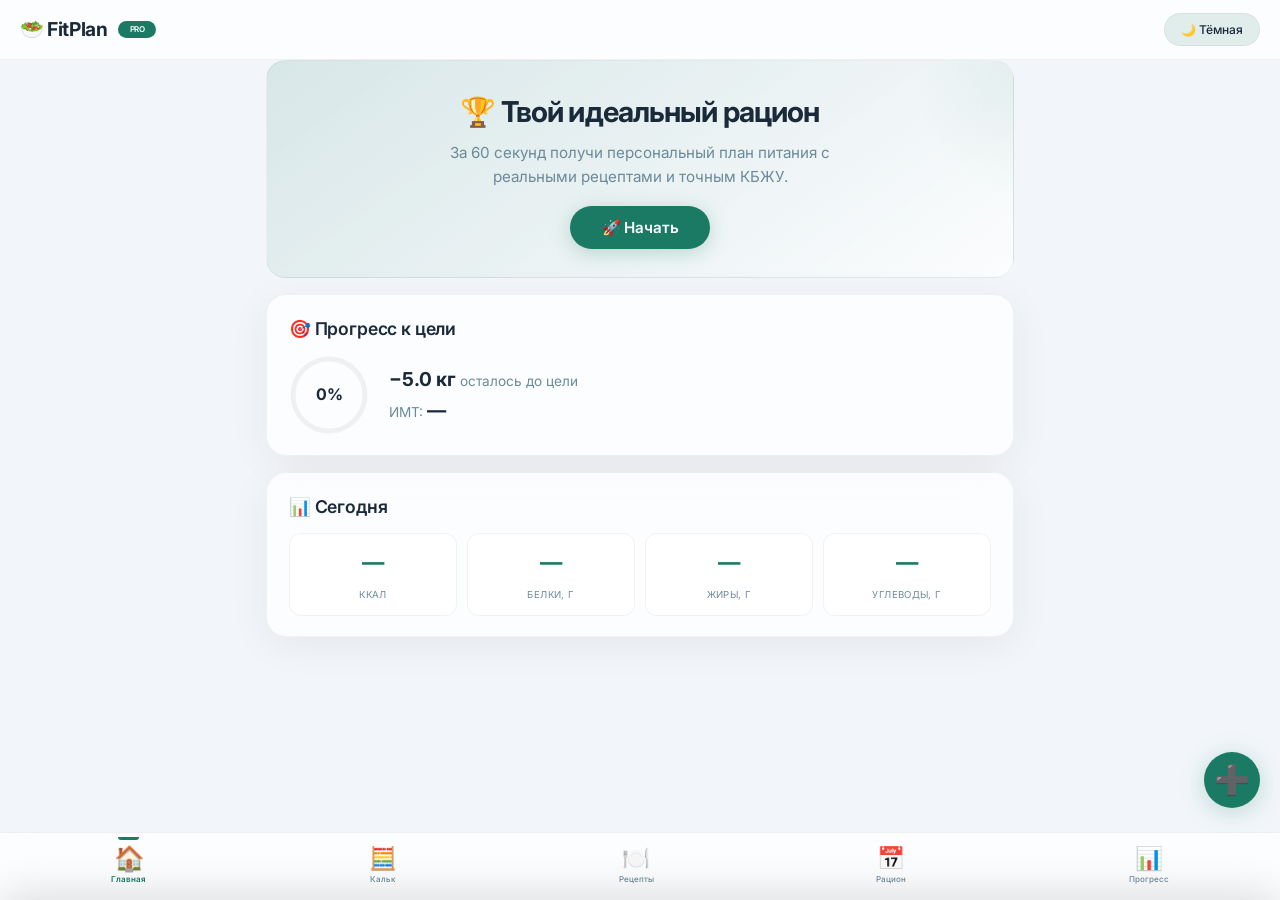
==== commit fe3d9825: "Update index.html" ====
--- a/index.html
+++ b/index.html
@@ -3,17 +3,12 @@
 <head>
   <meta charset="UTF-8">
   <meta name="viewport" content="width=device-width, initial-scale=1.0, maximum-scale=1.0, user-scalable=yes">
-  <title>FitPlan — интуитивный конструктор питания</title>
-
-  <!-- Google Fonts -->
+  <title>FitPlan — конструктор питания</title>
   <link rel="preconnect" href="https://fonts.googleapis.com">
   <link rel="preconnect" href="https://fonts.gstatic.com" crossorigin>
   <link href="https://fonts.googleapis.com/css2?family=Inter:opsz,wght@14..32,400;14..32,500;14..32,600;14..32,700&display=swap" rel="stylesheet">
-
   <style>
-    /* ============================================================
-       1. ПЕРЕМЕННЫЕ
-       ============================================================ */
+    /* ====== 1. ПЕРЕМЕННЫЕ ====== */
     :root {
       --primary: #1a7a64;
       --primary-light: rgba(26, 122, 100, 0.12);
@@ -31,7 +26,7 @@
       --radius-sm: 12px;
       --nav-height: 68px;
       --header-height: 60px;
-      --transition: 0.4s cubic-bezier(0.34, 1.56, 0.64, 1);
+      --transition: 0.35s cubic-bezier(0.34, 1.56, 0.64, 1);
       --font: 'Inter', -apple-system, BlinkMacSystemFont, 'Segoe UI', Roboto, sans-serif;
     }
 
@@ -48,9 +43,6 @@
       --primary-glow: rgba(43, 155, 130, 0.3);
     }
 
-    /* ============================================================
-       2. БАЗА
-       ============================================================ */
     * {
       margin: 0;
       padding: 0;
@@ -72,26 +64,17 @@
       overflow-x: hidden;
     }
 
-    ::-webkit-scrollbar {
-      width: 4px;
-    }
-    ::-webkit-scrollbar-track {
-      background: transparent;
-    }
-    ::-webkit-scrollbar-thumb {
-      background: var(--primary);
-      border-radius: 10px;
-    }
-
     .container {
       max-width: 780px;
       margin: 0 auto;
       padding: 0 16px;
     }
 
-    /* ============================================================
-       3. ШАПКА
-       ============================================================ */
+    .text-muted {
+      color: var(--text-muted);
+      font-size: 0.85rem;
+    }
+
     .header {
       position: fixed;
       top: 0;
@@ -127,7 +110,6 @@
       padding: 2px 12px;
       border-radius: 40px;
       text-transform: uppercase;
-      letter-spacing: 0.5px;
     }
 
     .theme-toggle {
@@ -148,9 +130,6 @@
       color: #fff;
     }
 
-    /* ============================================================
-       4. НИЖНЯЯ НАВИГАЦИЯ
-       ============================================================ */
     .bottom-nav {
       position: fixed;
       bottom: 0;
@@ -220,9 +199,6 @@
       background: var(--primary-light);
     }
 
-    /* ============================================================
-       5. СТРАНИЦЫ
-       ============================================================ */
     .page {
       display: none;
       animation: fadeSlide 0.4s ease;
@@ -243,9 +219,6 @@
       }
     }
 
-    /* ============================================================
-       6. КАРТОЧКИ
-       ============================================================ */
     .card {
       background: var(--bg-card);
       backdrop-filter: blur(20px) saturate(1.2);
@@ -258,10 +231,6 @@
       transition: all var(--transition);
     }
 
-    .card:active {
-      transform: scale(0.99);
-    }
-
     .card h2 {
       font-size: 1.1rem;
       font-weight: 600;
@@ -272,14 +241,6 @@
       letter-spacing: -0.01em;
     }
 
-    .text-muted {
-      color: var(--text-muted);
-      font-size: 0.85rem;
-    }
-
-    /* ============================================================
-       7. КНОПКИ
-       ============================================================ */
     .btn {
       display: inline-flex;
       align-items: center;
@@ -297,21 +258,6 @@
       cursor: pointer;
       transition: all var(--transition);
       letter-spacing: -0.01em;
-      position: relative;
-      overflow: hidden;
-    }
-
-    .btn::after {
-      content: '';
-      position: absolute;
-      inset: 0;
-      background: radial-gradient(circle at center, rgba(255, 255, 255, 0.2), transparent 70%);
-      opacity: 0;
-      transition: opacity 0.3s ease;
-    }
-
-    .btn:active::after {
-      opacity: 1;
     }
 
     .btn:hover {
@@ -341,19 +287,11 @@
       font-size: 0.7rem;
     }
 
-    .btn-accent {
-      background: var(--accent);
-      box-shadow: 0 4px 20px rgba(245, 166, 35, 0.35);
-    }
-
     .btn-danger {
       background: #e74c3c;
       box-shadow: 0 4px 20px rgba(231, 76, 60, 0.3);
     }
 
-    /* ============================================================
-       8. HERO
-       ============================================================ */
     .hero {
       background: linear-gradient(145deg, var(--primary-light), var(--bg-card));
       border: 1px solid var(--border);
@@ -400,9 +338,6 @@
       position: relative;
     }
 
-    /* ============================================================
-       9. ПРОГРЕСС-КОЛЬЦО
-       ============================================================ */
     .progress-ring-wrap {
       display: flex;
       align-items: center;
@@ -454,9 +389,6 @@
       font-size: 1.2rem;
     }
 
-    /* ============================================================
-       10. СТАТИСТИКА
-       ============================================================ */
     .stats-grid {
       display: grid;
       grid-template-columns: repeat(4, 1fr);
@@ -487,9 +419,6 @@
       letter-spacing: 0.04em;
     }
 
-    /* ============================================================
-       11. КАЛЬКУЛЯТОР
-       ============================================================ */
     .slider-group {
       margin: 12px 0 6px;
     }
@@ -529,10 +458,6 @@
       border: 3px solid var(--bg-card-solid);
       box-shadow: 0 2px 12px rgba(0, 0, 0, 0.12);
       transition: all var(--transition);
-    }
-
-    .slider-group input[type="range"]::-webkit-slider-thumb:hover {
-      transform: scale(1.1);
     }
 
     .calc-grid {
@@ -661,9 +586,6 @@
       box-shadow: 0 0 0 4px var(--primary-light);
     }
 
-    /* ============================================================
-       12. РЕЦЕПТЫ — КАРТОЧКИ С КРУГЛЫМИ УГЛАМИ
-       ============================================================ */
     .search-box {
       display: flex;
       gap: 8px;
@@ -873,9 +795,6 @@
       }
     }
 
-    /* ============================================================
-       13. РАЦИОН (АККОРДЕОН + СВАЙП)
-       ============================================================ */
     .day-block {
       background: var(--bg-card-solid);
       border-left: 4px solid var(--primary);
@@ -919,6 +838,8 @@
       transition: transform 0.3s ease;
       font-size: 0.8rem;
       color: var(--text-muted);
+      display: inline-block;
+      margin-left: 6px;
     }
 
     .day-block .day-header .arrow.open {
@@ -945,7 +866,6 @@
       border-bottom: 1px dashed var(--border);
       font-size: 0.82rem;
       transition: all var(--transition);
-      position: relative;
     }
 
     .day-block .meal:last-child {
@@ -991,10 +911,6 @@
       color: #e74c3c;
     }
 
-    .day-block .meal .meal-actions .remove-btn:active {
-      background: rgba(231, 76, 60, 0.1);
-    }
-
     .day-block .total-day {
       margin-top: 6px;
       font-weight: 700;
@@ -1003,16 +919,6 @@
       border-top: 1px solid var(--border);
     }
 
-    /* Свайп-эффект для удаления */
-    .meal.swipe {
-      transform: translateX(-60px);
-      opacity: 0.5;
-      transition: transform 0.3s ease, opacity 0.3s ease;
-    }
-
-    /* ============================================================
-       14. КАЛЕНДАРЬ
-       ============================================================ */
     .calendar-header {
       display: flex;
       justify-content: space-between;
@@ -1150,9 +1056,6 @@
       background: var(--border);
     }
 
-    /* ============================================================
-       15. BOTTOM SHEET (ШТОРКА)
-       ============================================================ */
     .bottom-sheet {
       position: fixed;
       bottom: 0;
@@ -1241,9 +1144,6 @@
       pointer-events: auto;
     }
 
-    /* ============================================================
-       16. ПЛАВАЮЩАЯ КНОПКА
-       ============================================================ */
     .fab {
       position: fixed;
       bottom: calc(var(--nav-height) + 24px);
@@ -1273,9 +1173,6 @@
       box-shadow: 0 8px 36px var(--primary-glow);
     }
 
-    /* ============================================================
-       17. TOAST
-       ============================================================ */
     .toast {
       position: fixed;
       bottom: calc(var(--nav-height) + 24px);
@@ -1304,9 +1201,6 @@
       pointer-events: auto;
     }
 
-    /* ============================================================
-       18. ЗАМЕНА (СЕТКА)
-       ============================================================ */
     .replace-grid {
       display: grid;
       grid-template-columns: 1fr 1fr;
@@ -1341,9 +1235,57 @@
       color: var(--text-muted);
     }
 
-    /* ============================================================
-       19. АДАПТИВ
-       ============================================================ */
+    .modal-overlay {
+      display: none;
+      position: fixed;
+      inset: 0;
+      background: rgba(0, 0, 0, 0.5);
+      backdrop-filter: blur(8px);
+      -webkit-backdrop-filter: blur(8px);
+      justify-content: center;
+      align-items: center;
+      z-index: 200;
+      padding: 16px;
+    }
+
+    .modal-overlay.active {
+      display: flex;
+    }
+
+    .modal {
+      background: var(--bg-card-solid);
+      border-radius: var(--radius);
+      padding: 24px;
+      max-width: 400px;
+      width: 100%;
+      box-shadow: 0 16px 64px rgba(0, 0, 0, 0.2);
+      animation: modalIn 0.3s cubic-bezier(0.34, 1.56, 0.64, 1);
+    }
+
+    @keyframes modalIn {
+      from {
+        opacity: 0;
+        transform: scale(0.92) translateY(20px);
+      }
+      to {
+        opacity: 1;
+        transform: scale(1) translateY(0);
+      }
+    }
+
+    .modal h3 {
+      font-size: 1.1rem;
+      font-weight: 600;
+      margin-bottom: 8px;
+    }
+
+    .modal .btn-row {
+      display: flex;
+      gap: 10px;
+      margin-top: 16px;
+      justify-content: flex-end;
+    }
+
     @media (max-width: 640px) {
       body {
         padding-top: 54px;
@@ -1460,19 +1402,14 @@
 </head>
 <body>
 
-  <!-- ====== ШАПКА ====== -->
   <header class="header">
     <h1>🥗 FitPlan <span>PRO</span></h1>
-    <button class="theme-toggle" id="themeToggle" aria-label="Переключить тему">🌙 Тёмная</button>
+    <button class="theme-toggle" id="themeToggle">🌙 Тёмная</button>
   </header>
 
-  <!-- ====== TOAST ====== -->
   <div class="toast" id="toast"></div>
-
-  <!-- ====== ОВЕРЛЕЙ ДЛЯ ШТОРКИ ====== -->
   <div class="overlay" id="sheetOverlay"></div>
 
-  <!-- ====== BOTTOM SHEET (ШТОРКА) ====== -->
   <div class="bottom-sheet" id="bottomSheet">
     <div class="sheet-handle" id="sheetHandle"></div>
     <h3 id="sheetTitle">🍽️ Добавить в рацион</h3>
@@ -1500,17 +1437,26 @@
     </div>
   </div>
 
-  <!-- ====== ПЛАВАЮЩАЯ КНОПКА ====== -->
-  <button class="fab" id="fabBtn" aria-label="Добавить рецепт">➕</button>
+  <button class="fab" id="fabBtn">➕</button>
+
+  <div class="modal-overlay" id="replaceModal">
+    <div class="modal">
+      <h3>🔄 Заменить блюдо</h3>
+      <p id="replaceInfo" style="font-size:0.9rem; margin-bottom:8px;">Выбери альтернативу:</p>
+      <div id="replaceOptions" class="replace-grid"></div>
+      <div class="btn-row">
+        <button class="btn btn-outline" id="replaceCancel">Отмена</button>
+      </div>
+    </div>
+  </div>
 
   <main class="container">
 
-    <!-- ====== СТРАНИЦА 1: ГЛАВНАЯ ====== -->
     <section class="page active" id="page-home">
       <div class="hero">
         <h2>🏆 Твой идеальный рацион</h2>
         <p>За 60 секунд получи персональный план питания с реальными рецептами и точным КБЖУ.</p>
-        <button class="btn btn-accent" id="heroStartBtn">🚀 Начать</button>
+        <button class="btn" id="heroStartBtn">🚀 Начать</button>
       </div>
 
       <div class="card">
@@ -1519,8 +1465,7 @@
           <div class="progress-ring" id="homeProgressRing">
             <svg width="80" height="80" viewBox="0 0 80 80">
               <circle class="bg-circle" cx="40" cy="40" r="36"/>
-              <circle class="progress-circle" id="homeProgressCircle" cx="40" cy="40" r="36"
-              stroke-dasharray="226.2" stroke-dashoffset="226.2"/>
+              <circle class="progress-circle" id="homeProgressCircle" cx="40" cy="40" r="36" stroke-dasharray="226.2" stroke-dashoffset="226.2"/>
             </svg>
             <span class="center-text" id="homeProgressPercent">0%</span>
           </div>
@@ -1543,7 +1488,6 @@
       </div>
     </section>
 
-    <!-- ====== СТРАНИЦА 2: КАЛЬКУЛЯТОР ====== -->
     <section class="page" id="page-calc">
       <div class="card">
         <h2>🧮 Калькулятор нормы</h2>
@@ -1624,11 +1568,10 @@
       </div>
     </section>
 
-    <!-- ====== СТРАНИЦА 3: РЕЦЕПТЫ ====== -->
     <section class="page" id="page-recipes">
       <div class="card">
         <h2>🔍 Поиск рецептов</h2>
-        <p class="text-muted">12+ реальных блюд на русском языке с точным КБЖУ.</p>
+        <p class="text-muted">Реальные блюда с точным КБЖУ.</p>
 
         <div class="search-box">
           <input type="text" id="recipeSearch" placeholder="Например: курица, омлет, каша" autocomplete="off">
@@ -1668,7 +1611,6 @@
       </div>
     </section>
 
-    <!-- ====== СТРАНИЦА 4: РАЦИОН ====== -->
     <section class="page" id="page-mealplan">
       <div class="card">
         <div style="display:flex; justify-content:space-between; align-items:center; flex-wrap:wrap; gap:8px; margin-bottom:6px;">
@@ -1690,7 +1632,6 @@
       </div>
     </section>
 
-    <!-- ====== СТРАНИЦА 5: ПРОГРЕСС ====== -->
     <section class="page" id="page-progress">
       <div class="card">
         <h2>📈 Прогресс к цели</h2>
@@ -1698,8 +1639,7 @@
           <div class="progress-ring" id="progressRing">
             <svg width="80" height="80" viewBox="0 0 80 80">
               <circle class="bg-circle" cx="40" cy="40" r="36"/>
-              <circle class="progress-circle" id="progressCircle" cx="40" cy="40" r="36"
-              stroke-dasharray="226.2" stroke-dashoffset="226.2"/>
+              <circle class="progress-circle" id="progressCircle" cx="40" cy="40" r="36" stroke-dasharray="226.2" stroke-dashoffset="226.2"/>
             </svg>
             <span class="center-text" id="progressPercent">0%</span>
           </div>
@@ -1753,7 +1693,6 @@
 
   </main>
 
-  <!-- ====== НИЖНЯЯ НАВИГАЦИЯ ====== -->
   <nav class="bottom-nav" role="navigation">
     <button class="tab-btn active" data-tab="home"><span class="icon">🏠</span>Главная</button>
     <button class="tab-btn" data-tab="calc"><span class="icon">🧮</span>Кальк</button>
@@ -1767,8 +1706,8 @@
     // 1. STORAGE
     // ============================================================
     const Storage = {
-      save(key, value) { try { localStorage.setItem('fp3_' + key, JSON.stringify(value)); } catch (e) {} },
-      load(key, fallback) { try { const v = localStorage.getItem('fp3_' + key); return v ? JSON.parse(v) : fallback; } catch (
+      save(key, value) { try { localStorage.setItem('fp_' + key, JSON.stringify(value)); } catch (e) {} },
+      load(key, fallback) { try { const v = localStorage.getItem('fp_' + key); return v ? JSON.parse(v) : fallback; } catch (
           e) { return fallback; } }
     };
 
@@ -2038,173 +1977,7 @@
     // ============================================================
     // 8. RECIPES
     // ============================================================
-    const recipeDB = [{
-        name: 'Белковый омлет с овощами и сыром',
-        category: 'breakfast',
-        time: 15,
-        weight: 380,
-        kcal: 410,
-        p: 38,
-        f: 24,
-        c: 12,
-        diet: 'vegetarian',
-        ingredients: ['Яйца 2 шт (100г)', 'Белки яичные 100г', 'Помидор 120г', 'Шпинат 50г', 'Сыр лёгкий 30г',
-          'Оливковое масло 5г'
-        ],
-        instructions: '1. Взбить яйца с белками.\n2. Обжарить шпинат и помидор на масле.\n3. Залить яйцами.\n4. Добавить сыр сверху и готовить под крышкой 5–7 минут.'
-      },
-      {
-        name: 'Овсянка с бананом и протеином',
-        category: 'breakfast',
-        time: 10,
-        weight: 400,
-        kcal: 470,
-        p: 35,
-        f: 12,
-        c: 58,
-        diet: 'vegetarian',
-        ingredients: ['Овсяные хлопья 60г', 'Молоко 1,5% 200мл', 'Банан 100г', 'Протеин 25г', 'Орехи грецкие 10г',
-          'Корица по вкусу'
-        ],
-        instructions: '1. Варить овсянку на молоке 5 минут.\n2. Добавить протеин после снятия с огня.\n3. Добавить банан и орехи.'
-      },
-      {
-        name: 'Творожная запеканка без сахара',
-        category: 'breakfast',
-        time: 35,
-        weight: 350,
-        kcal: 390,
-        p: 42,
-        f: 12,
-        c: 32,
-        diet: 'vegetarian',
-        ingredients: ['Творог 5% 250г', 'Яйцо 1 шт (50г)', 'Манка 20г', 'Йогурт натуральный 50г', 'Ягоды 80г',
-          'Подсластитель по желанию'
-        ],
-        instructions: '1. Смешать творог, яйцо, манку и йогурт.\n2. Добавить ягоды.\n3. Запекать 35 минут при 180°C.'
-      },
-      {
-        name: 'Гречка с яйцом и авокадо',
-        category: 'breakfast',
-        time: 20,
-        weight: 430,
-        kcal: 520,
-        p: 27,
-        f: 25,
-        c: 52,
-        diet: 'vegetarian',
-        ingredients: ['Гречка сухая 70г', 'Яйца 2 шт', 'Авокадо 70г', 'Огурец 100г', 'Зелень 10г'],
-        instructions: '1. Отварить гречку.\n2. Приготовить яйца.\n3. Добавить авокадо и овощи.'
-      },
-      {
-        name: 'Йогуртовый боул с ягодами',
-        category: 'breakfast',
-        time: 5,
-        weight: 420,
-        kcal: 360,
-        p: 32,
-        f: 10,
-        c: 42,
-        diet: 'vegetarian',
-        ingredients: ['Греческий йогурт 2% 300г', 'Ягоды 100г', 'Овсяные хлопья 30г', 'Чиа 10г', 'Мёд 5г'],
-        instructions: '1. Выложить йогурт в миску.\n2. Добавить ягоды, овсянку и семена.\n3. Оставить на 10 минут.'
-      },
-      {
-        name: 'Лаваш с курицей и овощами',
-        category: 'breakfast',
-        time: 15,
-        weight: 450,
-        kcal: 490,
-        p: 45,
-        f: 15,
-        c: 50,
-        diet: 'all',
-        ingredients: ['Лаваш цельнозерновой 60г', 'Куриная грудка 150г', 'Огурец 80г', 'Помидор 100г',
-          'Йогурт натуральный 50г', 'Салат 30г'
-        ],
-        instructions: '1. Приготовить курицу.\n2. Нарезать овощи.\n3. Завернуть всё в лаваш.'
-      },
-      {
-        name: 'Сырники протеиновые',
-        category: 'breakfast',
-        time: 20,
-        weight: 300,
-        kcal: 430,
-        p: 45,
-        f: 14,
-        c: 34,
-        diet: 'vegetarian',
-        ingredients: ['Творог 5% 250г', 'Яйцо 1 шт', 'Рисовая мука 30г', 'Протеин ванильный 20г', 'Ягоды 50г'],
-        instructions: '1. Смешать массу.\n2. Сформировать сырники.\n3. Запечь или приготовить на сухой сковороде.'
-      },
-      {
-        name: 'Тост с лососем и творожным сыром',
-        category: 'breakfast',
-        time: 10,
-        weight: 300,
-        kcal: 450,
-        p: 32,
-        f: 22,
-        c: 35,
-        diet: 'all',
-        ingredients: ['Хлеб цельнозерновой 80г', 'Лосось слабосолёный 70г', 'Творожный сыр лёгкий 40г', 'Огурец 80г',
-          'Зелень'
-        ],
-        instructions: '1. Поджарить хлеб.\n2. Намазать сыр.\n3. Выложить лосось и овощи.'
-      },
-      {
-        name: 'Овсяноблин с курицей',
-        category: 'breakfast',
-        time: 15,
-        weight: 380,
-        kcal: 500,
-        p: 43,
-        f: 20,
-        c: 42,
-        diet: 'all',
-        ingredients: ['Овсянка 50г', 'Яйца 2 шт', 'Молоко 50мл', 'Куриная грудка 120г', 'Сыр 20г', 'Овощи 100г'],
-        instructions: '1. Сделать блин из овсянки, яйца и молока.\n2. Добавить начинку.\n3. Обжарить с двух сторон.'
-      },
-      {
-        name: 'Рисовая каша с творогом и ягодами',
-        category: 'breakfast',
-        time: 25,
-        weight: 450,
-        kcal: 460,
-        p: 35,
-        f: 10,
-        c: 65,
-        diet: 'vegetarian',
-        ingredients: ['Рис сухой 60г', 'Молоко 1,5% 200мл', 'Творог 5% 150г', 'Ягоды 80г', 'Корица'],
-        instructions: '1. Сварить рисовую кашу.\n2. Добавить творог.\n3. Сверху ягоды.'
-      },
-      {
-        name: 'Белковый омлет со шпинатом',
-        category: 'breakfast',
-        time: 15,
-        weight: 350,
-        kcal: 395,
-        p: 35,
-        f: 21,
-        c: 11,
-        diet: 'vegetarian',
-        ingredients: ['Яйца 3 шт (150г)', 'Шпинат 100г', 'Сыр лёгкий 30г', 'Оливковое масло 5г', 'Соль, перец по вкусу'],
-        instructions: '1. Взбить яйца.\n2. Обжарить шпинат на масле.\n3. Залить яйцами и жарить до готовности.\n4. Посыпать сыром и накрыть крышкой на 2 минуты.'
-      },
-      {
-        name: 'Овсяная каша с бананом',
-        category: 'breakfast',
-        time: 10,
-        weight: 360,
-        kcal: 430,
-        p: 17,
-        f: 10,
-        c: 68,
-        diet: 'vegetarian',
-        ingredients: ['Овсяные хлопья 60г', 'Молоко 1,5% 200мл', 'Банан 100г', 'Мёд 5г', 'Корица по вкусу'],
-        instructions: '1. Варить овсянку на молоке 5 минут.\n2. Добавить нарезанный банан.\n3. Посыпать корицей и полить мёдом.'
-      }
-    ];
+    const recipeDB = [];
 
     let currentCategory = 'all',
       currentDiet = 'all',
@@ -2348,7 +2121,7 @@
     renderRecipes(applyFilters(''));
 
     // ============================================================
-    // 9. MEAL PLAN (АККОРДЕОН)
+    // 9. MEAL PLAN
     // ============================================================
     function renderMeals() {
       const meals = Storage.load('customMeals', {});
@@ -2400,7 +2173,6 @@
       container.innerHTML = html;
       document.getElementById('planDesc').textContent = 'Твой рацион на неделю. Нажми на день, чтобы раскрыть.';
 
-      // Аккордеон
       document.querySelectorAll('.day-block .day-header').forEach(header => {
         header.addEventListener('click', function() {
           const body = this.parentElement.querySelector('.day-body');
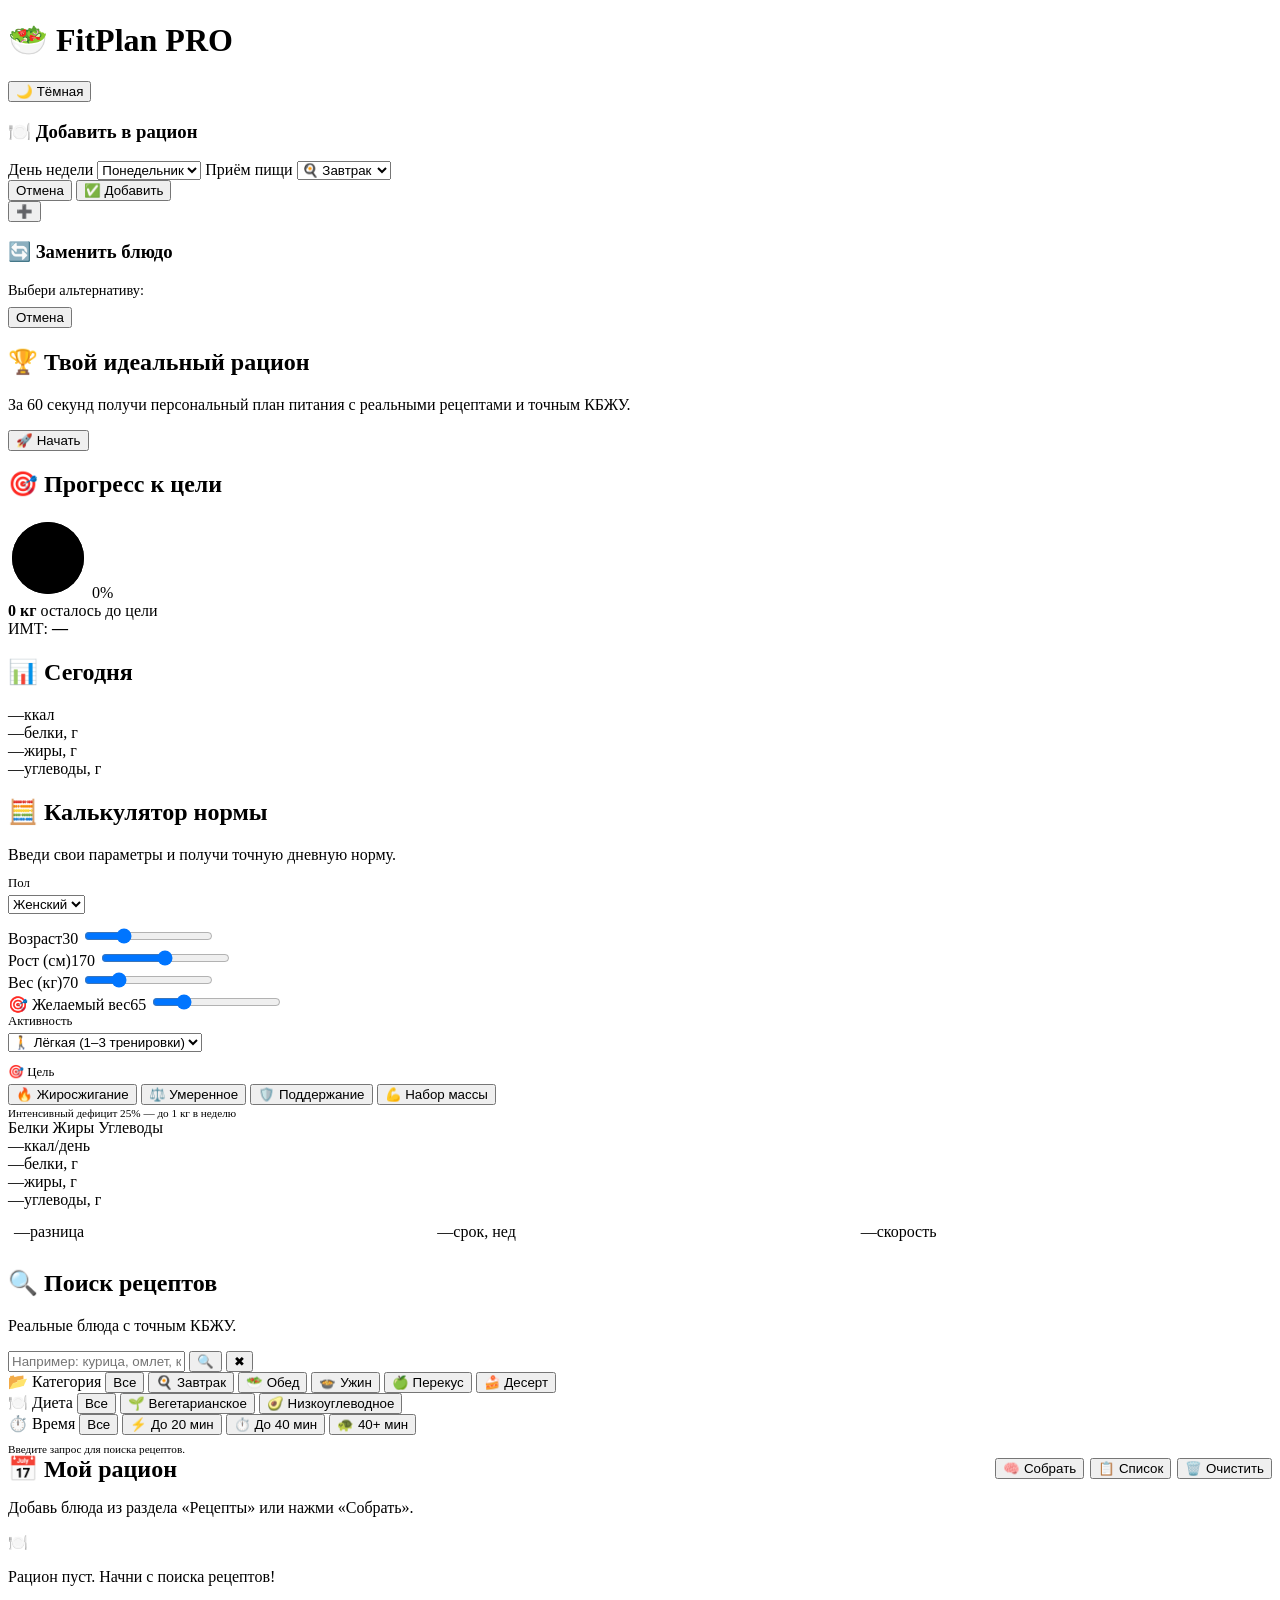
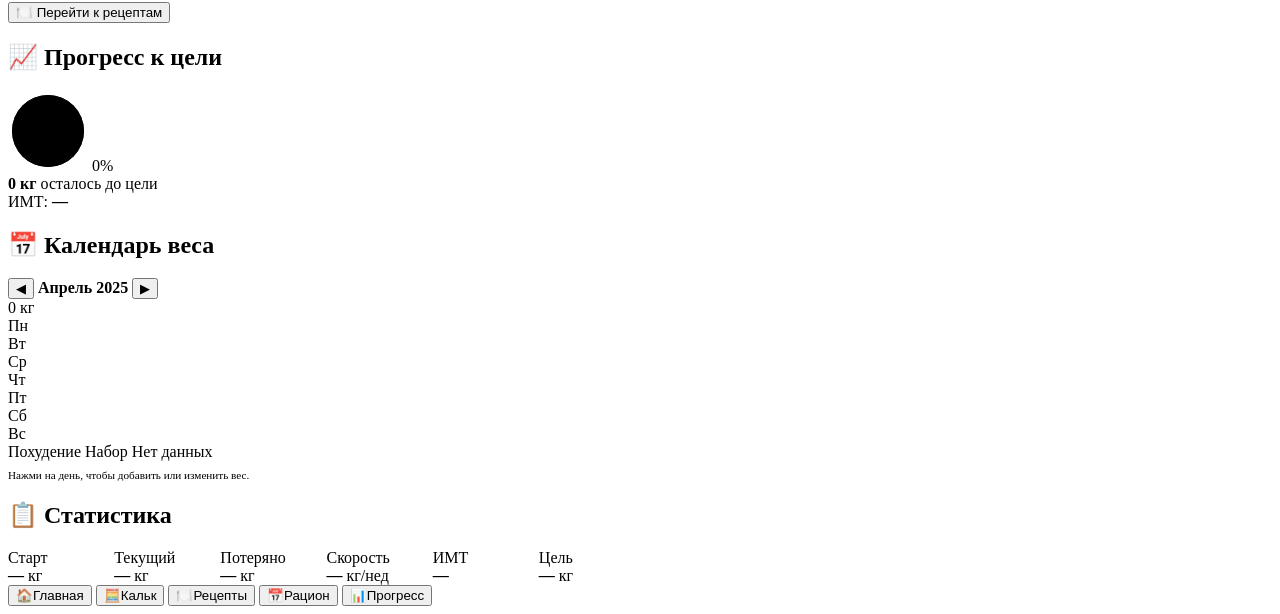
==== commit 757265ed: "Update index.html" ====
--- a/index.html
+++ b/index.html
@@ -4,1401 +4,13 @@
   <meta charset="UTF-8">
   <meta name="viewport" content="width=device-width, initial-scale=1.0, maximum-scale=1.0, user-scalable=yes">
   <title>FitPlan — конструктор питания</title>
+  
   <link rel="preconnect" href="https://fonts.googleapis.com">
   <link rel="preconnect" href="https://fonts.gstatic.com" crossorigin>
   <link href="https://fonts.googleapis.com/css2?family=Inter:opsz,wght@14..32,400;14..32,500;14..32,600;14..32,700&display=swap" rel="stylesheet">
-  <style>
-    /* ====== 1. ПЕРЕМЕННЫЕ ====== */
-    :root {
-      --primary: #1a7a64;
-      --primary-light: rgba(26, 122, 100, 0.12);
-      --primary-glow: rgba(26, 122, 100, 0.25);
-      --accent: #f5a623;
-      --bg: #f2f6fa;
-      --bg-card: rgba(255, 255, 255, 0.72);
-      --bg-card-solid: #ffffff;
-      --text: #1a2a3a;
-      --text-muted: #6c8a9a;
-      --border: rgba(0, 0, 0, 0.05);
-      --shadow: 0 8px 40px rgba(0, 0, 0, 0.06);
-      --shadow-hover: 0 16px 56px rgba(0, 0, 0, 0.10);
-      --radius: 20px;
-      --radius-sm: 12px;
-      --nav-height: 68px;
-      --header-height: 60px;
-      --transition: 0.35s cubic-bezier(0.34, 1.56, 0.64, 1);
-      --font: 'Inter', -apple-system, BlinkMacSystemFont, 'Segoe UI', Roboto, sans-serif;
-    }
-
-    [data-theme="dark"] {
-      --bg: #0e1620;
-      --bg-card: rgba(26, 38, 50, 0.82);
-      --bg-card-solid: #1a2632;
-      --text: #eaf0f5;
-      --text-muted: #8aa0b0;
-      --border: rgba(255, 255, 255, 0.05);
-      --shadow: 0 8px 40px rgba(0, 0, 0, 0.4);
-      --shadow-hover: 0 16px 56px rgba(0, 0, 0, 0.5);
-      --primary-light: rgba(43, 155, 130, 0.18);
-      --primary-glow: rgba(43, 155, 130, 0.3);
-    }
-
-    * {
-      margin: 0;
-      padding: 0;
-      box-sizing: border-box;
-      -webkit-tap-highlight-color: transparent;
-    }
-
-    body {
-      font-family: var(--font);
-      background: var(--bg);
-      color: var(--text);
-      transition: background var(--transition), color var(--transition);
-      min-height: 100vh;
-      padding-top: var(--header-height);
-      padding-bottom: calc(var(--nav-height) + 24px);
-      font-size: 16px;
-      line-height: 1.6;
-      -webkit-font-smoothing: antialiased;
-      overflow-x: hidden;
-    }
-
-    .container {
-      max-width: 780px;
-      margin: 0 auto;
-      padding: 0 16px;
-    }
-
-    .text-muted {
-      color: var(--text-muted);
-      font-size: 0.85rem;
-    }
-
-    .header {
-      position: fixed;
-      top: 0;
-      left: 0;
-      right: 0;
-      height: var(--header-height);
-      background: var(--bg-card);
-      backdrop-filter: blur(20px) saturate(1.2);
-      -webkit-backdrop-filter: blur(20px) saturate(1.2);
-      border-bottom: 1px solid var(--border);
-      display: flex;
-      align-items: center;
-      justify-content: space-between;
-      padding: 0 20px;
-      z-index: 100;
-      transition: all var(--transition);
-    }
-
-    .header h1 {
-      font-size: 1.2rem;
-      font-weight: 700;
-      display: flex;
-      align-items: center;
-      gap: 10px;
-      letter-spacing: -0.02em;
-    }
-
-    .header h1 span {
-      background: var(--primary);
-      color: #fff;
-      font-size: 0.5rem;
-      font-weight: 600;
-      padding: 2px 12px;
-      border-radius: 40px;
-      text-transform: uppercase;
-    }
-
-    .theme-toggle {
-      padding: 8px 16px;
-      border-radius: 60px;
-      font-size: 0.75rem;
-      font-weight: 500;
-      background: var(--primary-light);
-      color: var(--text);
-      border: 1px solid var(--border);
-      transition: all var(--transition);
-      cursor: pointer;
-      font-family: var(--font);
-    }
-
-    .theme-toggle:hover {
-      background: var(--primary);
-      color: #fff;
-    }
-
-    .bottom-nav {
-      position: fixed;
-      bottom: 0;
-      left: 0;
-      right: 0;
-      height: var(--nav-height);
-      background: var(--bg-card);
-      backdrop-filter: blur(20px) saturate(1.2);
-      -webkit-backdrop-filter: blur(20px) saturate(1.2);
-      border-top: 1px solid var(--border);
-      display: flex;
-      align-items: stretch;
-      justify-content: space-around;
-      padding: 4px 0 8px;
-      z-index: 100;
-      transition: all var(--transition);
-    }
-
-    .bottom-nav .tab-btn {
-      display: flex;
-      flex-direction: column;
-      align-items: center;
-      justify-content: center;
-      gap: 2px;
-      font-size: 0.5rem;
-      font-weight: 500;
-      color: var(--text-muted);
-      padding: 4px 8px;
-      border-radius: var(--radius-sm);
-      transition: all var(--transition);
-      min-width: 44px;
-      position: relative;
-      cursor: pointer;
-      background: none;
-      border: none;
-      font-family: var(--font);
-    }
-
-    .bottom-nav .tab-btn .icon {
-      font-size: 1.4rem;
-      line-height: 1.2;
-      transition: transform var(--transition);
-    }
-
-    .bottom-nav .tab-btn.active {
-      color: var(--primary);
-      font-weight: 600;
-    }
-
-    .bottom-nav .tab-btn.active .icon {
-      transform: scale(1.1);
-    }
-
-    .bottom-nav .tab-btn.active::after {
-      content: '';
-      position: absolute;
-      top: 0;
-      left: 30%;
-      right: 30%;
-      height: 3px;
-      background: var(--primary);
-      border-radius: 0 0 4px 4px;
-    }
-
-    .bottom-nav .tab-btn:hover {
-      color: var(--text);
-      background: var(--primary-light);
-    }
-
-    .page {
-      display: none;
-      animation: fadeSlide 0.4s ease;
-    }
-
-    .page.active {
-      display: block;
-    }
-
-    @keyframes fadeSlide {
-      from {
-        opacity: 0;
-        transform: translateY(16px);
-      }
-      to {
-        opacity: 1;
-        transform: translateY(0);
-      }
-    }
-
-    .card {
-      background: var(--bg-card);
-      backdrop-filter: blur(20px) saturate(1.2);
-      -webkit-backdrop-filter: blur(20px) saturate(1.2);
-      border: 1px solid var(--border);
-      border-radius: var(--radius);
-      padding: 20px 22px;
-      margin-bottom: 16px;
-      box-shadow: var(--shadow);
-      transition: all var(--transition);
-    }
-
-    .card h2 {
-      font-size: 1.1rem;
-      font-weight: 600;
-      margin-bottom: 12px;
-      display: flex;
-      align-items: center;
-      gap: 8px;
-      letter-spacing: -0.01em;
-    }
-
-    .btn {
-      display: inline-flex;
-      align-items: center;
-      justify-content: center;
-      gap: 8px;
-      padding: 12px 24px;
-      border-radius: 60px;
-      font-weight: 600;
-      font-size: 0.85rem;
-      font-family: var(--font);
-      border: none;
-      background: var(--primary);
-      color: #fff;
-      box-shadow: 0 4px 20px var(--primary-glow);
-      cursor: pointer;
-      transition: all var(--transition);
-      letter-spacing: -0.01em;
-    }
-
-    .btn:hover {
-      transform: translateY(-2px);
-      box-shadow: 0 8px 32px var(--primary-glow);
-    }
-
-    .btn:active {
-      transform: scale(0.96);
-    }
-
-    .btn-outline {
-      background: transparent;
-      color: var(--primary);
-      box-shadow: none;
-      border: 2px solid var(--primary);
-    }
-
-    .btn-outline:hover {
-      background: var(--primary-light);
-      box-shadow: none;
-      transform: translateY(-2px);
-    }
-
-    .btn-sm {
-      padding: 6px 14px;
-      font-size: 0.7rem;
-    }
-
-    .btn-danger {
-      background: #e74c3c;
-      box-shadow: 0 4px 20px rgba(231, 76, 60, 0.3);
-    }
-
-    .hero {
-      background: linear-gradient(145deg, var(--primary-light), var(--bg-card));
-      border: 1px solid var(--border);
-      padding: 28px 24px;
-      border-radius: var(--radius);
-      margin-bottom: 16px;
-      text-align: center;
-      position: relative;
-      overflow: hidden;
-    }
-
-    .hero::before {
-      content: '';
-      position: absolute;
-      top: -50%;
-      right: -20%;
-      width: 250px;
-      height: 250px;
-      background: radial-gradient(circle, var(--primary-glow), transparent 70%);
-      border-radius: 50%;
-      opacity: 0.3;
-      pointer-events: none;
-    }
-
-    .hero h2 {
-      font-size: 1.8rem;
-      font-weight: 700;
-      letter-spacing: -0.03em;
-      margin-bottom: 6px;
-      position: relative;
-    }
-
-    .hero p {
-      color: var(--text-muted);
-      font-size: 0.95rem;
-      max-width: 420px;
-      margin: 0 auto 16px;
-      position: relative;
-    }
-
-    .hero .btn {
-      font-size: 0.95rem;
-      padding: 12px 32px;
-      position: relative;
-    }
-
-    .progress-ring-wrap {
-      display: flex;
-      align-items: center;
-      gap: 20px;
-      flex-wrap: wrap;
-    }
-
-    .progress-ring {
-      width: 80px;
-      height: 80px;
-      border-radius: 50%;
-      position: relative;
-      display: flex;
-      align-items: center;
-      justify-content: center;
-      font-weight: 700;
-      font-size: 1rem;
-      flex-shrink: 0;
-    }
-
-    .progress-ring svg {
-      position: absolute;
-      top: 0;
-      left: 0;
-      transform: rotate(-90deg);
-    }
-
-    .progress-ring svg circle {
-      fill: none;
-      stroke-width: 5;
-      stroke-linecap: round;
-    }
-
-    .progress-ring .bg-circle {
-      stroke: var(--border);
-    }
-
-    .progress-ring .progress-circle {
-      stroke: var(--primary);
-      transition: stroke-dashoffset 0.8s cubic-bezier(0.34, 1.56, 0.64, 1);
-    }
-
-    .progress-ring .center-text {
-      z-index: 1;
-      font-size: 1rem;
-    }
-
-    .progress-stats strong {
-      font-size: 1.2rem;
-    }
-
-    .stats-grid {
-      display: grid;
-      grid-template-columns: repeat(4, 1fr);
-      gap: 10px;
-    }
-
-    .stats-grid .stat-item {
-      text-align: center;
-      padding: 10px 6px;
-      background: var(--bg-card-solid);
-      border-radius: var(--radius-sm);
-      border: 1px solid var(--border);
-      transition: all var(--transition);
-    }
-
-    .stats-grid .stat-item .value {
-      font-size: 1.4rem;
-      font-weight: 700;
-      color: var(--primary);
-      display: block;
-      letter-spacing: -0.02em;
-    }
-
-    .stats-grid .stat-item .label {
-      font-size: 0.6rem;
-      color: var(--text-muted);
-      text-transform: uppercase;
-      letter-spacing: 0.04em;
-    }
-
-    .slider-group {
-      margin: 12px 0 6px;
-    }
-
-    .slider-group label {
-      display: flex;
-      justify-content: space-between;
-      font-size: 0.8rem;
-      font-weight: 500;
-      margin-bottom: 4px;
-    }
-
-    .slider-group label .value {
-      color: var(--primary);
-      font-weight: 600;
-    }
-
-    .slider-group input[type="range"] {
-      width: 100%;
-      height: 4px;
-      border-radius: 10px;
-      background: var(--border);
-      -webkit-appearance: none;
-      appearance: none;
-      outline: none;
-      transition: background var(--transition);
-    }
-
-    .slider-group input[type="range"]::-webkit-slider-thumb {
-      -webkit-appearance: none;
-      appearance: none;
-      width: 20px;
-      height: 20px;
-      border-radius: 50%;
-      background: var(--primary);
-      cursor: pointer;
-      border: 3px solid var(--bg-card-solid);
-      box-shadow: 0 2px 12px rgba(0, 0, 0, 0.12);
-      transition: all var(--transition);
-    }
-
-    .calc-grid {
-      display: grid;
-      grid-template-columns: repeat(4, 1fr);
-      gap: 8px;
-      margin-top: 12px;
-    }
-
-    .calc-grid .result-card {
-      background: var(--bg-card-solid);
-      border-radius: var(--radius-sm);
-      padding: 10px 6px;
-      text-align: center;
-      border: 1px solid var(--border);
-      transition: all var(--transition);
-    }
-
-    .calc-grid .result-card .number {
-      font-size: 1.3rem;
-      font-weight: 700;
-      color: var(--primary);
-      letter-spacing: -0.02em;
-    }
-
-    .calc-grid .result-card .label {
-      font-size: 0.6rem;
-      color: var(--text-muted);
-      text-transform: uppercase;
-      letter-spacing: 0.04em;
-    }
-
-    .bju-chart {
-      display: flex;
-      gap: 4px;
-      margin: 12px 0 6px;
-      height: 20px;
-      border-radius: 60px;
-      overflow: hidden;
-      background: var(--border);
-    }
-
-    .bju-chart .segment {
-      height: 100%;
-      transition: width 0.8s cubic-bezier(0.34, 1.56, 0.64, 1);
-    }
-
-    .bju-chart .segment-protein {
-      background: #4CAF50;
-    }
-    .bju-chart .segment-fat {
-      background: var(--accent);
-    }
-    .bju-chart .segment-carbs {
-      background: #42A5F5;
-    }
-
-    .bju-legend {
-      display: flex;
-      gap: 14px;
-      flex-wrap: wrap;
-      font-size: 0.7rem;
-      color: var(--text-muted);
-    }
-
-    .bju-legend .dot {
-      display: inline-block;
-      width: 8px;
-      height: 8px;
-      border-radius: 50%;
-      margin-right: 4px;
-      vertical-align: middle;
-    }
-
-    .goal-btns {
-      display: flex;
-      flex-wrap: wrap;
-      gap: 6px;
-      margin: 6px 0 4px;
-    }
-
-    .goal-btn {
-      padding: 6px 14px;
-      border-radius: 60px;
-      border: 2px solid var(--border);
-      font-weight: 500;
-      font-size: 0.7rem;
-      background: transparent;
-      transition: all var(--transition);
-      color: var(--text);
-      flex: 1 0 auto;
-      text-align: center;
-      cursor: pointer;
-      font-family: var(--font);
-    }
-
-    .goal-btn:hover {
-      border-color: var(--primary);
-      background: var(--primary-light);
-      transform: translateY(-2px);
-    }
-
-    .goal-btn.active {
-      border-color: var(--primary);
-      background: var(--primary);
-      color: #fff;
-      box-shadow: 0 4px 16px var(--primary-glow);
-    }
-
-    .calc-select {
-      padding: 8px 14px;
-      border-radius: 60px;
-      border: 1px solid var(--border);
-      background: var(--bg-card-solid);
-      color: var(--text);
-      font-size: 0.8rem;
-      width: 100%;
-      font-family: var(--font);
-      transition: all var(--transition);
-      appearance: none;
-    }
-
-    .calc-select:focus {
-      outline: none;
-      border-color: var(--primary);
-      box-shadow: 0 0 0 4px var(--primary-light);
-    }
-
-    .search-box {
-      display: flex;
-      gap: 8px;
-      flex-wrap: wrap;
-      margin: 8px 0;
-    }
-
-    .search-box input {
-      flex: 1;
-      padding: 10px 16px;
-      border-radius: 60px;
-      border: 1px solid var(--border);
-      background: var(--bg-card-solid);
-      color: var(--text);
-      font-size: 0.85rem;
-      font-family: var(--font);
-      min-width: 120px;
-      transition: all var(--transition);
-    }
-
-    .search-box input:focus {
-      outline: none;
-      border-color: var(--primary);
-      box-shadow: 0 0 0 4px var(--primary-light);
-    }
-
-    .filter-group {
-      display: flex;
-      flex-wrap: wrap;
-      gap: 6px;
-      margin: 6px 0;
-    }
-
-    .filter-group .filter-btn {
-      padding: 4px 12px;
-      border-radius: 40px;
-      border: 1px solid var(--border);
-      font-size: 0.65rem;
-      font-weight: 500;
-      background: transparent;
-      color: var(--text);
-      transition: all var(--transition);
-      cursor: pointer;
-      font-family: var(--font);
-    }
-
-    .filter-group .filter-btn:hover {
-      background: var(--primary-light);
-      border-color: var(--primary);
-      transform: translateY(-2px);
-    }
-
-    .filter-group .filter-btn.active {
-      background: var(--primary);
-      border-color: var(--primary);
-      color: #fff;
-      box-shadow: 0 2px 12px var(--primary-glow);
-    }
-
-    .filter-label {
-      font-size: 0.65rem;
-      font-weight: 600;
-      color: var(--text-muted);
-      margin-right: 4px;
-      display: flex;
-      align-items: center;
-      text-transform: uppercase;
-      letter-spacing: 0.04em;
-    }
-
-    .recipe-grid {
-      display: grid;
-      grid-template-columns: repeat(auto-fill, minmax(155px, 1fr));
-      gap: 12px;
-      margin-top: 12px;
-      max-height: 400px;
-      overflow-y: auto;
-      padding-right: 4px;
-    }
-
-    .recipe-card {
-      background: var(--bg-card-solid);
-      border: 1px solid var(--border);
-      border-radius: var(--radius-sm);
-      padding: 12px 12px 10px;
-      transition: all var(--transition);
-      position: relative;
-    }
-
-    .recipe-card:hover {
-      transform: translateY(-4px);
-      box-shadow: var(--shadow-hover);
-      border-color: var(--primary);
-    }
-
-    .recipe-card .favorite-btn {
-      position: absolute;
-      top: 6px;
-      right: 6px;
-      background: none;
-      border: none;
-      font-size: 1rem;
-      cursor: pointer;
-      transition: all var(--transition);
-      padding: 2px;
-      border-radius: 50%;
-    }
-
-    .recipe-card .favorite-btn:hover {
-      transform: scale(1.2);
-    }
-
-    .recipe-card .title {
-      font-weight: 600;
-      font-size: 0.8rem;
-      margin-bottom: 4px;
-      padding-right: 24px;
-    }
-
-    .recipe-card .meta {
-      font-size: 0.6rem;
-      color: var(--text-muted);
-      display: flex;
-      flex-wrap: wrap;
-      gap: 4px;
-      margin: 4px 0 6px;
-    }
-
-    .recipe-card .meta span {
-      background: var(--primary-light);
-      padding: 1px 8px;
-      border-radius: 40px;
-    }
-
-    .recipe-card .add-btn {
-      width: 100%;
-      margin-top: 6px;
-      padding: 5px 0;
-      border-radius: 40px;
-      font-size: 0.65rem;
-      font-weight: 600;
-      background: var(--primary);
-      color: #fff;
-      border: none;
-      transition: all var(--transition);
-      cursor: pointer;
-      font-family: var(--font);
-    }
-
-    .recipe-card .add-btn:active {
-      transform: scale(0.96);
-    }
-
-    .search-history {
-      display: flex;
-      flex-wrap: wrap;
-      gap: 6px;
-      margin: 6px 0;
-    }
-
-    .search-history .history-item {
-      background: var(--primary-light);
-      padding: 2px 12px;
-      border-radius: 40px;
-      font-size: 0.65rem;
-      cursor: pointer;
-      color: var(--primary);
-      border: 1px solid var(--border);
-      transition: all var(--transition);
-      font-weight: 500;
-    }
-
-    .search-history .history-item:active {
-      transform: scale(0.95);
-    }
-
-    .empty-msg {
-      text-align: center;
-      padding: 30px 0;
-      color: var(--text-muted);
-    }
-
-    .empty-msg .big-icon {
-      font-size: 3.5rem;
-      display: block;
-      margin-bottom: 8px;
-    }
-
-    .loading-spinner {
-      text-align: center;
-      padding: 24px 0;
-    }
-
-    .loading-spinner .spinner {
-      display: inline-block;
-      width: 24px;
-      height: 24px;
-      border: 3px solid var(--border);
-      border-top: 3px solid var(--primary);
-      border-radius: 50%;
-      animation: spin 0.8s linear infinite;
-    }
-
-    @keyframes spin {
-      to {
-        transform: rotate(360deg);
-      }
-    }
-
-    .day-block {
-      background: var(--bg-card-solid);
-      border-left: 4px solid var(--primary);
-      border-radius: var(--radius-sm);
-      margin-bottom: 10px;
-      border: 1px solid var(--border);
-      border-left-width: 4px;
-      transition: all var(--transition);
-      overflow: hidden;
-    }
-
-    .day-block .day-header {
-      padding: 12px 16px;
-      display: flex;
-      justify-content: space-between;
-      align-items: center;
-      cursor: pointer;
-      user-select: none;
-      transition: background var(--transition);
-    }
-
-    .day-block .day-header:active {
-      background: var(--primary-light);
-    }
-
-    .day-block .day-header .day-title {
-      font-weight: 600;
-      font-size: 0.9rem;
-    }
-
-    .day-block .day-header .day-badge {
-      background: var(--primary-light);
-      color: var(--primary);
-      padding: 2px 12px;
-      border-radius: 40px;
-      font-size: 0.65rem;
-      font-weight: 600;
-    }
-
-    .day-block .day-header .arrow {
-      transition: transform 0.3s ease;
-      font-size: 0.8rem;
-      color: var(--text-muted);
-      display: inline-block;
-      margin-left: 6px;
-    }
-
-    .day-block .day-header .arrow.open {
-      transform: rotate(180deg);
-    }
-
-    .day-block .day-body {
-      max-height: 0;
-      overflow: hidden;
-      transition: max-height 0.4s cubic-bezier(0.34, 1.56, 0.64, 1), padding 0.3s ease;
-      padding: 0 16px;
-    }
-
-    .day-block .day-body.open {
-      max-height: 600px;
-      padding: 0 16px 12px;
-    }
-
-    .day-block .meal {
-      display: flex;
-      align-items: center;
-      gap: 8px;
-      padding: 6px 0;
-      border-bottom: 1px dashed var(--border);
-      font-size: 0.82rem;
-      transition: all var(--transition);
-    }
-
-    .day-block .meal:last-child {
-      border-bottom: none;
-    }
-
-    .day-block .meal .meal-name {
-      flex: 1;
-      font-weight: 500;
-    }
-
-    .day-block .meal .meal-kcal {
-      font-weight: 600;
-      color: var(--primary);
-      font-size: 0.75rem;
-    }
-
-    .day-block .meal .meal-actions {
-      display: flex;
-      gap: 4px;
-    }
-
-    .day-block .meal .meal-actions button {
-      background: none;
-      border: none;
-      font-size: 0.65rem;
-      cursor: pointer;
-      padding: 2px 6px;
-      color: var(--text-muted);
-      transition: all var(--transition);
-      border-radius: 4px;
-    }
-
-    .day-block .meal .meal-actions button:active {
-      transform: scale(0.9);
-    }
-
-    .day-block .meal .meal-actions .replace-btn {
-      color: var(--accent);
-    }
-
-    .day-block .meal .meal-actions .remove-btn {
-      color: #e74c3c;
-    }
-
-    .day-block .total-day {
-      margin-top: 6px;
-      font-weight: 700;
-      font-size: 0.8rem;
-      padding-top: 4px;
-      border-top: 1px solid var(--border);
-    }
-
-    .calendar-header {
-      display: flex;
-      justify-content: space-between;
-      align-items: center;
-      flex-wrap: wrap;
-      gap: 8px;
-      margin-bottom: 12px;
-    }
-
-    .calendar-header .month-nav {
-      display: flex;
-      align-items: center;
-      gap: 12px;
-    }
-
-    .calendar-header .month-nav strong {
-      font-size: 1rem;
-      font-weight: 600;
-      min-width: 110px;
-      text-align: center;
-    }
-
-    .calendar-header .month-change {
-      font-weight: 600;
-      font-size: 0.85rem;
-    }
-
-    .calendar-grid {
-      display: grid;
-      grid-template-columns: repeat(7, 1fr);
-      gap: 4px;
-      font-size: 0.75rem;
-    }
-
-    .calendar-grid .day-header {
-      font-weight: 600;
-      color: var(--text-muted);
-      padding: 4px 0;
-      text-align: center;
-      font-size: 0.6rem;
-      text-transform: uppercase;
-      letter-spacing: 0.04em;
-    }
-
-    .calendar-grid .calendar-day {
-      padding: 4px 2px;
-      border-radius: var(--radius-sm);
-      background: var(--bg-card-solid);
-      border: 1px solid var(--border);
-      cursor: pointer;
-      transition: all var(--transition);
-      text-align: center;
-      min-height: 42px;
-      display: flex;
-      flex-direction: column;
-      align-items: center;
-      justify-content: center;
-    }
-
-    .calendar-grid .calendar-day:active {
-      transform: scale(0.95);
-    }
-
-    .calendar-grid .calendar-day .day-number {
-      font-weight: 500;
-      font-size: 0.8rem;
-    }
-
-    .calendar-grid .calendar-day .day-weight {
-      font-size: 0.5rem;
-      font-weight: 600;
-    }
-
-    .calendar-grid .calendar-day.empty {
-      opacity: 0.3;
-      cursor: default;
-      background: transparent;
-      border-color: transparent;
-    }
-
-    .calendar-grid .calendar-day.empty:active {
-      transform: none;
-    }
-
-    .calendar-grid .calendar-day.today {
-      border-color: var(--primary);
-      border-width: 2px;
-      box-shadow: 0 0 0 3px var(--primary-light);
-    }
-
-    .calendar-grid .calendar-day.low {
-      background: rgba(76, 175, 80, 0.10);
-      border-color: rgba(76, 175, 80, 0.2);
-    }
-
-    .calendar-grid .calendar-day.low .day-weight {
-      color: #4CAF50;
-    }
-
-    .calendar-grid .calendar-day.high {
-      background: rgba(231, 76, 60, 0.10);
-      border-color: rgba(231, 76, 60, 0.2);
-    }
-
-    .calendar-grid .calendar-day.high .day-weight {
-      color: #e74c3c;
-    }
-
-    .calendar-legend {
-      display: flex;
-      gap: 14px;
-      justify-content: center;
-      flex-wrap: wrap;
-      margin-top: 12px;
-      font-size: 0.65rem;
-      color: var(--text-muted);
-    }
-
-    .calendar-legend .dot {
-      display: inline-block;
-      width: 8px;
-      height: 8px;
-      border-radius: 50%;
-      margin-right: 4px;
-      vertical-align: middle;
-    }
-
-    .dot-low {
-      background: #4CAF50;
-    }
-    .dot-high {
-      background: #e74c3c;
-    }
-    .dot-empty {
-      background: var(--border);
-    }
-
-    .bottom-sheet {
-      position: fixed;
-      bottom: 0;
-      left: 0;
-      right: 0;
-      background: var(--bg-card-solid);
-      border-radius: var(--radius) var(--radius) 0 0;
-      box-shadow: 0 -8px 40px rgba(0, 0, 0, 0.12);
-      transform: translateY(100%);
-      transition: transform 0.5s cubic-bezier(0.34, 1.56, 0.64, 1);
-      z-index: 150;
-      max-height: 85vh;
-      overflow-y: auto;
-      padding: 20px 24px 30px;
-      border-top: 1px solid var(--border);
-    }
-
-    .bottom-sheet.active {
-      transform: translateY(0);
-    }
-
-    .bottom-sheet .sheet-handle {
-      width: 40px;
-      height: 4px;
-      background: var(--border);
-      border-radius: 10px;
-      margin: 0 auto 16px;
-      cursor: pointer;
-    }
-
-    .bottom-sheet .sheet-handle:active {
-      transform: scale(0.9);
-    }
-
-    .bottom-sheet h3 {
-      font-size: 1.1rem;
-      font-weight: 600;
-      margin-bottom: 8px;
-    }
-
-    .bottom-sheet label {
-      display: block;
-      font-weight: 500;
-      font-size: 0.8rem;
-      margin: 10px 0 4px;
-    }
-
-    .bottom-sheet select {
-      width: 100%;
-      padding: 8px 14px;
-      border-radius: 60px;
-      border: 1px solid var(--border);
-      background: var(--bg-card-solid);
-      color: var(--text);
-      font-size: 0.85rem;
-      font-family: var(--font);
-      appearance: none;
-    }
-
-    .bottom-sheet .btn-row {
-      display: flex;
-      gap: 10px;
-      margin-top: 16px;
-      justify-content: flex-end;
-    }
-
-    .bottom-sheet .btn-row .btn {
-      padding: 8px 20px;
-      font-size: 0.8rem;
-    }
-
-    .overlay {
-      position: fixed;
-      inset: 0;
-      background: rgba(0, 0, 0, 0.4);
-      backdrop-filter: blur(4px);
-      -webkit-backdrop-filter: blur(4px);
-      z-index: 140;
-      opacity: 0;
-      pointer-events: none;
-      transition: opacity 0.4s ease;
-    }
-
-    .overlay.active {
-      opacity: 1;
-      pointer-events: auto;
-    }
-
-    .fab {
-      position: fixed;
-      bottom: calc(var(--nav-height) + 24px);
-      right: 20px;
-      width: 56px;
-      height: 56px;
-      border-radius: 50%;
-      background: var(--primary);
-      color: #fff;
-      border: none;
-      font-size: 1.8rem;
-      box-shadow: 0 4px 24px var(--primary-glow);
-      cursor: pointer;
-      transition: all var(--transition);
-      z-index: 90;
-      display: flex;
-      align-items: center;
-      justify-content: center;
-    }
-
-    .fab:active {
-      transform: scale(0.9);
-    }
-
-    .fab:hover {
-      transform: translateY(-4px) scale(1.04);
-      box-shadow: 0 8px 36px var(--primary-glow);
-    }
-
-    .toast {
-      position: fixed;
-      bottom: calc(var(--nav-height) + 24px);
-      left: 50%;
-      transform: translateX(-50%) translateY(20px);
-      background: var(--bg-card-solid);
-      border: 1px solid var(--border);
-      border-radius: 60px;
-      padding: 10px 22px;
-      box-shadow: 0 8px 40px rgba(0, 0, 0, 0.12);
-      font-size: 0.8rem;
-      z-index: 300;
-      opacity: 0;
-      pointer-events: none;
-      transition: all 0.4s ease;
-      color: var(--text);
-      max-width: 90%;
-      font-family: var(--font);
-      font-weight: 500;
-      backdrop-filter: blur(12px);
-    }
-
-    .toast.show {
-      opacity: 1;
-      transform: translateX(-50%) translateY(0);
-      pointer-events: auto;
-    }
-
-    .replace-grid {
-      display: grid;
-      grid-template-columns: 1fr 1fr;
-      gap: 6px;
-      max-height: 180px;
-      overflow-y: auto;
-      margin-top: 8px;
-    }
-
-    .replace-grid .replace-item {
-      background: var(--bg-card-solid);
-      border: 1px solid var(--border);
-      border-radius: var(--radius-sm);
-      padding: 8px 10px;
-      font-size: 0.75rem;
-      cursor: pointer;
-      transition: all var(--transition);
-      text-align: center;
-    }
-
-    .replace-grid .replace-item:active {
-      transform: scale(0.95);
-    }
-
-    .replace-grid .replace-item:hover {
-      border-color: var(--primary);
-      background: var(--primary-light);
-    }
-
-    .replace-grid .replace-item .kcal {
-      font-size: 0.55rem;
-      color: var(--text-muted);
-    }
-
-    .modal-overlay {
-      display: none;
-      position: fixed;
-      inset: 0;
-      background: rgba(0, 0, 0, 0.5);
-      backdrop-filter: blur(8px);
-      -webkit-backdrop-filter: blur(8px);
-      justify-content: center;
-      align-items: center;
-      z-index: 200;
-      padding: 16px;
-    }
-
-    .modal-overlay.active {
-      display: flex;
-    }
-
-    .modal {
-      background: var(--bg-card-solid);
-      border-radius: var(--radius);
-      padding: 24px;
-      max-width: 400px;
-      width: 100%;
-      box-shadow: 0 16px 64px rgba(0, 0, 0, 0.2);
-      animation: modalIn 0.3s cubic-bezier(0.34, 1.56, 0.64, 1);
-    }
-
-    @keyframes modalIn {
-      from {
-        opacity: 0;
-        transform: scale(0.92) translateY(20px);
-      }
-      to {
-        opacity: 1;
-        transform: scale(1) translateY(0);
-      }
-    }
-
-    .modal h3 {
-      font-size: 1.1rem;
-      font-weight: 600;
-      margin-bottom: 8px;
-    }
-
-    .modal .btn-row {
-      display: flex;
-      gap: 10px;
-      margin-top: 16px;
-      justify-content: flex-end;
-    }
-
-    @media (max-width: 640px) {
-      body {
-        padding-top: 54px;
-        padding-bottom: calc(var(--nav-height) + 12px);
-        font-size: 15px;
-      }
-
-      .header {
-        padding: 0 14px;
-        height: 54px;
-      }
-
-      .header h1 {
-        font-size: 1rem;
-      }
-
-      .bottom-nav {
-        height: 60px;
-        padding: 2px 0 6px;
-      }
-
-      .bottom-nav .tab-btn {
-        min-width: 36px;
-        padding: 2px 4px;
-        font-size: 0.45rem;
-      }
-
-      .bottom-nav .tab-btn .icon {
-        font-size: 1.2rem;
-      }
-
-      .card {
-        padding: 14px 14px;
-        border-radius: 16px;
-      }
-
-      .hero {
-        padding: 20px 16px;
-      }
-
-      .hero h2 {
-        font-size: 1.4rem;
-      }
-
-      .hero p {
-        font-size: 0.85rem;
-      }
-
-      .calc-grid {
-        grid-template-columns: 1fr 1fr;
-        gap: 6px;
-      }
-
-      .calc-grid .result-card .number {
-        font-size: 1.1rem;
-      }
-
-      .recipe-grid {
-        grid-template-columns: repeat(auto-fill, minmax(130px, 1fr));
-        max-height: 300px;
-      }
-
-      .calendar-grid .calendar-day {
-        min-height: 34px;
-        font-size: 0.65rem;
-        padding: 2px 1px;
-      }
-
-      .calendar-grid .calendar-day .day-weight {
-        font-size: 0.45rem;
-      }
-
-      .stats-grid {
-        grid-template-columns: repeat(2, 1fr);
-      }
-
-      .bottom-sheet {
-        padding: 16px 16px 24px;
-      }
-
-      .fab {
-        width: 48px;
-        height: 48px;
-        font-size: 1.4rem;
-        bottom: calc(var(--nav-height) + 16px);
-        right: 16px;
-      }
-
-      .replace-grid {
-        grid-template-columns: 1fr;
-      }
-    }
-
-    @media (max-width: 400px) {
-      .container {
-        padding: 0 10px;
-      }
-
-      .card {
-        padding: 10px 10px;
-        border-radius: 14px;
-      }
-
-      .recipe-grid {
-        grid-template-columns: repeat(auto-fill, minmax(115px, 1fr));
-      }
-
-      .goal-btn {
-        font-size: 0.6rem;
-        padding: 4px 10px;
-      }
-    }
-  </style>
+  <link rel="stylesheet" href="css/style.css">
+  <link rel="manifest" href="manifest.json">
+  <meta name="theme-color" content="#1a7a64">
 </head>
 <body>
 
@@ -1701,799 +313,6 @@
     <button class="tab-btn" data-tab="progress"><span class="icon">📊</span>Прогресс</button>
   </nav>
 
-  <script>
-    // ============================================================
-    // 1. STORAGE
-    // ============================================================
-    const Storage = {
-      save(key, value) { try { localStorage.setItem('fp_' + key, JSON.stringify(value)); } catch (e) {} },
-      load(key, fallback) { try { const v = localStorage.getItem('fp_' + key); return v ? JSON.parse(v) : fallback; } catch (
-          e) { return fallback; } }
-    };
-
-    // ============================================================
-    // 2. TOAST
-    // ============================================================
-    let toastTimer;
-
-    function showToast(msg) {
-      const t = document.getElementById('toast');
-      t.textContent = msg;
-      t.classList.add('show');
-      clearTimeout(toastTimer);
-      toastTimer = setTimeout(() => t.classList.remove('show'), 2200);
-    }
-
-    // ============================================================
-    // 3. THEME
-    // ============================================================
-    const themeToggle = document.getElementById('themeToggle');
-    const theme = Storage.load('theme', 'light');
-    document.documentElement.setAttribute('data-theme', theme);
-    themeToggle.textContent = theme === 'dark' ? '☀️ Светлая' : '🌙 Тёмная';
-    themeToggle.addEventListener('click', () => {
-      const newTheme = document.documentElement.getAttribute('data-theme') === 'dark' ? 'light' : 'dark';
-      document.documentElement.setAttribute('data-theme', newTheme);
-      Storage.save('theme', newTheme);
-      themeToggle.textContent = newTheme === 'dark' ? '☀️ Светлая' : '🌙 Тёмная';
-    });
-
-    // ============================================================
-    // 4. NAVIGATION
-    // ============================================================
-    const tabMap = { home: 'page-home', calc: 'page-calc', recipes: 'page-recipes', mealplan: 'page-mealplan',
-      progress: 'page-progress' };
-
-    function switchTab(id) {
-      document.querySelectorAll('.page').forEach(p => p.classList.remove('active'));
-      document.getElementById(tabMap[id]).classList.add('active');
-      document.querySelectorAll('.tab-btn').forEach(b => b.classList.toggle('active', b.dataset.tab === id));
-      Storage.save('tab', id);
-      if (id === 'mealplan') renderMeals();
-      if (id === 'progress') buildCalendar(calendarDate.getFullYear(), calendarDate.getMonth());
-      if (id === 'home') updateHome();
-      closeSheet();
-    }
-
-    document.querySelectorAll('.tab-btn').forEach(b => b.addEventListener('click', () => switchTab(b.dataset.tab)));
-    const savedTab = Storage.load('tab', 'home');
-    switchTab(savedTab);
-
-    // ====== КНОПКА "НАЧАТЬ" ======
-    document.getElementById('heroStartBtn').addEventListener('click', () => switchTab('calc'));
-
-    // ====== КНОПКА "ПЕРЕЙТИ К РЕЦЕПТАМ" ======
-    document.getElementById('emptyPlanBtn').addEventListener('click', () => switchTab('recipes'));
-
-    // ============================================================
-    // 5. BOTTOM SHEET (ШТОРКА)
-    // ============================================================
-    const sheet = document.getElementById('bottomSheet');
-    const overlay = document.getElementById('sheetOverlay');
-    let pendingRecipe = null;
-
-    function openSheet(name, kcal, p, f, c) {
-      pendingRecipe = { name, kcal, p, f, c };
-      document.getElementById('sheetTitle').textContent = '🍽️ Добавить в рацион';
-      document.getElementById('sheetRecipeName').textContent = `${name} (${kcal} ккал)`;
-      sheet.classList.add('active');
-      overlay.classList.add('active');
-      document.body.style.overflow = 'hidden';
-    }
-
-    function closeSheet() {
-      sheet.classList.remove('active');
-      overlay.classList.remove('active');
-      document.body.style.overflow = '';
-      pendingRecipe = null;
-    }
-
-    document.getElementById('sheetHandle').addEventListener('click', closeSheet);
-    document.getElementById('sheetCancel').addEventListener('click', closeSheet);
-    overlay.addEventListener('click', closeSheet);
-
-    document.getElementById('sheetConfirm').addEventListener('click', function() {
-      if (!pendingRecipe) return;
-      const day = document.getElementById('sheetDay').value;
-      const mealType = document.getElementById('sheetMealType').value;
-      const meals = Storage.load('customMeals', {});
-      if (!meals[day]) meals[day] = [];
-      meals[day].push({
-        name: `${mealType}: ${pendingRecipe.name}`,
-        kcal: pendingRecipe.kcal,
-        p: pendingRecipe.p,
-        f: pendingRecipe.f,
-        c: pendingRecipe.c,
-        recipe: pendingRecipe.name
-      });
-      Storage.save('customMeals', meals);
-      closeSheet();
-      renderMeals();
-      showToast('✅ Блюдо добавлено!');
-    });
-
-    // ====== ПЛАВАЮЩАЯ КНОПКА ======
-    document.getElementById('fabBtn').addEventListener('click', function() {
-      switchTab('recipes');
-      document.getElementById('recipeSearch').focus();
-    });
-
-    // ============================================================
-    // 6. CALCULATOR
-    // ============================================================
-    const goalBtns = document.querySelectorAll('.goal-btn');
-    let currentPlan = Storage.load('currentPlan', 'fatloss');
-
-    goalBtns.forEach(btn => {
-      btn.addEventListener('click', function() {
-        goalBtns.forEach(b => b.classList.remove('active'));
-        this.classList.add('active');
-        currentPlan = this.dataset.plan;
-        Storage.save('currentPlan', currentPlan);
-        const factor = parseFloat(this.dataset.factor);
-        const desc = factor === 0.75 ? 'Интенсивный дефицит 25% — до 1 кг в неделю' :
-          factor === 0.85 ? 'Комфортный дефицит 15% — ~0,5–0,7 кг в неделю' :
-          factor === 1.0 ? 'Баланс калорий — вес стабилен' :
-          'Профицит 15% — качественный рост мышц';
-        document.getElementById('goalDesc').textContent = desc;
-        calculate();
-      });
-    });
-
-    function calculate() {
-      const gender = document.getElementById('gender').value;
-      const age = parseInt(document.getElementById('ageSlider').value) || 30;
-      const height = parseInt(document.getElementById('heightSlider').value) || 170;
-      const weight = parseInt(document.getElementById('weightSlider').value) || 70;
-      const goalWeight = parseInt(document.getElementById('goalWeightSlider').value) || 65;
-      const activity = parseFloat(document.getElementById('activity').value) || 1.375;
-      const activeGoal = document.querySelector('.goal-btn.active');
-      const factor = parseFloat(activeGoal.dataset.factor);
-      const plan = activeGoal.dataset.plan;
-
-      const bmr = gender === 'female' ? 10 * weight + 6.25 * height - 5 * age - 161 : 10 * weight + 6.25 * height - 5 * age +
-        5;
-      const maintenance = Math.round(bmr * activity);
-      let finalCal = Math.round(maintenance * factor);
-      if (finalCal < 1200) finalCal = 1200;
-
-      let proteinFactor, fatFactor;
-      if (plan === 'fatloss') { proteinFactor = 2.2;
-        fatFactor = 0.8; } else if (plan === 'moderate') { proteinFactor = 2.0;
-        fatFactor = 0.9; } else if (plan === 'bulk') { proteinFactor = 1.8;
-        fatFactor = 1.0; } else { proteinFactor = 1.6;
-        fatFactor = 0.9; }
-
-      const protein = Math.round(weight * proteinFactor);
-      const fat = Math.round(weight * fatFactor);
-      const carbs = Math.round((finalCal - (protein * 4) - (fat * 9)) / 4);
-
-      document.getElementById('resKcal').textContent = finalCal;
-      document.getElementById('resProtein').textContent = protein;
-      document.getElementById('resFat').textContent = fat;
-      document.getElementById('resCarbs').textContent = carbs >= 0 ? carbs : 0;
-
-      const total = protein * 4 + fat * 9 + carbs * 4;
-      if (total > 0) {
-        document.getElementById('bjuProtein').style.width = ((protein * 4) / total * 100) + '%';
-        document.getElementById('bjuFat').style.width = ((fat * 9) / total * 100) + '%';
-        document.getElementById('bjuCarbs').style.width = ((carbs * 4) / total * 100) + '%';
-      }
-
-      const diff = weight - goalWeight;
-      const speed = factor === 0.75 ? 0.9 : factor === 0.85 ? 0.6 : factor === 1.0 ? 0.0 : 0.4;
-      const weeks = speed > 0 ? Math.round(Math.abs(diff) / speed) : 0;
-      document.getElementById('resDiff').textContent = (diff >= 0 ? '+' : '') + diff.toFixed(1) + ' кг';
-      document.getElementById('resSpeed').textContent = speed.toFixed(1) + ' кг/нед.';
-      document.getElementById('resWeeks').textContent = weeks + ' нед.';
-
-      const bmi = (weight / ((height / 100) ** 2)).toFixed(1);
-      document.getElementById('homeBMI').textContent = bmi;
-
-      const startWeight = Storage.load('startWeight', weight);
-      const progress = diff > 0 ? Math.min(100, ((startWeight - weight) / (startWeight - goalWeight)) * 100) : 0;
-      const circumference = 226.2;
-      const offset = circumference - (progress / 100) * circumference;
-
-      document.getElementById('homeProgressCircle').style.strokeDashoffset = offset;
-      document.getElementById('homeProgressPercent').textContent = Math.round(progress) + '%';
-      document.getElementById('progressCircle').style.strokeDashoffset = offset;
-      document.getElementById('progressPercent').textContent = Math.round(progress) + '%';
-      document.getElementById('homeProgressDiff').textContent = (diff > 0 ? '−' : '+') + Math.abs(diff).toFixed(1) + ' кг';
-      document.getElementById('progressWeightDiff').textContent = (diff > 0 ? '−' : '+') + Math.abs(diff).toFixed(1) + ' кг';
-      document.getElementById('progressBMI').textContent = bmi;
-
-      document.getElementById('homeKcal').textContent = finalCal;
-      document.getElementById('homeProtein').textContent = protein;
-      document.getElementById('homeFat').textContent = fat;
-      document.getElementById('homeCarbs').textContent = carbs >= 0 ? carbs : 0;
-
-      Storage.save('currentPlan', currentPlan);
-
-      const history = Storage.load('weightHistory', []);
-      if (history.length === 0 || history[history.length - 1].weight !== weight) {
-        history.push({ date: new Date().toLocaleDateString(), weight: weight });
-        Storage.save('weightHistory', history);
-      }
-      updateStats();
-    }
-
-    // ====== SLIDER EVENTS ======
-    document.getElementById('ageSlider').addEventListener('input', function() {
-      document.getElementById('ageValue').textContent = this.value;
-      calculate();
-    });
-    document.getElementById('heightSlider').addEventListener('input', function() {
-      document.getElementById('heightValue').textContent = this.value;
-      calculate();
-    });
-    document.getElementById('weightSlider').addEventListener('input', function() {
-      document.getElementById('weightValue').textContent = this.value;
-      if (!Storage.load('startWeight', null)) Storage.save('startWeight', parseInt(this.value));
-      calculate();
-    });
-    document.getElementById('goalWeightSlider').addEventListener('input', function() {
-      document.getElementById('goalWeightValue').textContent = this.value;
-      calculate();
-    });
-    document.getElementById('gender').addEventListener('change', calculate);
-    document.getElementById('activity').addEventListener('change', calculate);
-
-    // Восстановление сохранённой цели
-    const savedGoal = Storage.load('currentPlan', 'fatloss');
-    goalBtns.forEach(btn => {
-      if (btn.dataset.plan === savedGoal) {
-        btn.classList.add('active');
-        goalBtns.forEach(b => { if (b !== btn) b.classList.remove('active'); });
-        const factor = parseFloat(btn.dataset.factor);
-        document.getElementById('goalDesc').textContent = factor === 0.75 ? 'Интенсивный дефицит 25% — до 1 кг в неделю' :
-          factor === 0.85 ? 'Комфортный дефицит 15% — ~0,5–0,7 кг в неделю' :
-          factor === 1.0 ? 'Баланс калорий — вес стабилен' :
-          'Профицит 15% — качественный рост мышц';
-      }
-    });
-
-    // ============================================================
-    // 7. STATS
-    // ============================================================
-    function updateStats() {
-      const history = Storage.load('weightHistory', []);
-      const current = parseInt(document.getElementById('weightSlider').value) || 70;
-      const start = history.length ? history[0].weight : current;
-      const goal = parseInt(document.getElementById('goalWeightSlider').value) || 65;
-      const height = parseInt(document.getElementById('heightSlider').value) || 170;
-      const bmi = (current / ((height / 100) ** 2)).toFixed(1);
-
-      document.getElementById('statStart').textContent = start.toFixed(1) + ' кг';
-      document.getElementById('statCurrent').textContent = current.toFixed(1) + ' кг';
-      document.getElementById('statLost').textContent = (start - current).toFixed(1) + ' кг';
-      document.getElementById('statBMI').textContent = bmi;
-      document.getElementById('statGoal').textContent = goal + ' кг';
-      const factor = parseFloat(document.querySelector('.goal-btn.active').dataset.factor);
-      document.getElementById('statSpeed').textContent = (factor === 0.75 ? 0.9 : factor === 0.85 ? 0.6 : factor === 1.0 ? 0.0 :
-        0.4).toFixed(1) + ' кг/нед';
-    }
-
-    // ============================================================
-    // 8. RECIPES
-    // ============================================================
-    const recipeDB = [];
-
-    let currentCategory = 'all',
-      currentDiet = 'all',
-      currentTime = 'all';
-    let searchHistory = Storage.load('searchHistory', []);
-    let favorites = Storage.load('favorites', []);
-
-    function renderSearchHistory() {
-      const container = document.getElementById('searchHistory');
-      if (!searchHistory.length) { container.innerHTML = ''; return; }
-      container.innerHTML = searchHistory.map(q =>
-        `<span class="history-item" data-query="${q}">${q}</span>`
-      ).join('');
-      container.querySelectorAll('.history-item').forEach(el => {
-        el.addEventListener('click', function() {
-          document.getElementById('recipeSearch').value = this.dataset.query;
-          document.getElementById('searchBtn').click();
-        });
-      });
-    }
-
-    function toggleFavorite(name) {
-      const idx = favorites.indexOf(name);
-      idx > -1 ? favorites.splice(idx, 1) : favorites.push(name);
-      Storage.save('favorites', favorites);
-      renderRecipes(applyFilters());
-    }
-
-    function applyFilters(query) {
-      let res = recipeDB;
-      if (query && query.trim()) {
-        const q = query.trim().toLowerCase();
-        res = res.filter(r => r.name.toLowerCase().includes(q) || r.ingredients.some(i => i.toLowerCase().includes(q)));
-      }
-      if (currentCategory !== 'all') res = res.filter(r => r.category === currentCategory);
-      if (currentDiet !== 'all') res = res.filter(r => r.diet === currentDiet || r.diet === 'all');
-      if (currentTime === 'fast') res = res.filter(r => r.time <= 20);
-      else if (currentTime === 'medium') res = res.filter(r => r.time > 20 && r.time <= 40);
-      else if (currentTime === 'long') res = res.filter(r => r.time > 40);
-      return res;
-    }
-
-    function renderRecipes(results) {
-      const container = document.getElementById('recipeResults');
-      if (!results || !results.length) {
-        container.innerHTML =
-          `<div class="empty-msg"><span class="big-icon">🍽️</span><p>Рецептов не найдено. Попробуй другой запрос.</p></div>`;
-        document.getElementById('recipeInfo').textContent = 'Рецептов не найдено.';
-        return;
-      }
-      const fragment = document.createDocumentFragment();
-      results.forEach(r => {
-        const card = document.createElement('div');
-        card.className = 'recipe-card';
-        const isFav = favorites.includes(r.name);
-        const catEmoji = { breakfast: '🍳', lunch: '🥗', dinner: '🍲', snack: '🍏', dessert: '🍰' } [r.category] || '🍽️';
-        card.innerHTML = `
-          <button class="favorite-btn">${isFav ? '❤️' : '🤍'}</button>
-          <div class="title">${r.name}</div>
-          <div class="meta">
-            <span>${catEmoji} ${r.category}</span>
-            <span>${r.kcal} ккал</span>
-            <span>${r.p}г бел</span>
-            <span>${r.f}г жир</span>
-            <span>${r.c}г угл</span>
-          </div>
-          <div style="font-size:0.6rem;color:var(--text-muted);">${r.ingredients.slice(0,3).join(', ')}${r.ingredients.length > 3 ? '...' : ''}</div>
-          <button class="add-btn" data-name="${r.name}" data-kcal="${r.kcal}" data-p="${r.p}" data-f="${r.f}" data-c="${r.c}">➕ Добавить</button>
-        `;
-        card.querySelector('.favorite-btn').addEventListener('click', e => {
-          e.stopPropagation();
-          toggleFavorite(r.name);
-        });
-        card.querySelector('.add-btn').addEventListener('click', function(e) {
-          e.stopPropagation();
-          openSheet(this.dataset.name, parseInt(this.dataset.kcal), parseFloat(this.dataset.p), parseFloat(this
-            .dataset.f), parseFloat(this.dataset.c));
-        });
-        fragment.appendChild(card);
-      });
-      container.innerHTML = '';
-      container.appendChild(fragment);
-      document.getElementById('recipeInfo').textContent = `Найдено ${results.length} рецептов.`;
-    }
-
-    document.getElementById('searchBtn').addEventListener('click', function() {
-      const q = document.getElementById('recipeSearch').value;
-      if (!q || q.trim().length < 1) { showToast('⚠️ Введите запрос'); return; }
-      document.getElementById('recipeResults').innerHTML = `
-        <div class="loading-spinner">
-          <div class="spinner"></div>
-          <p style="color:var(--text-muted);font-size:0.8rem;margin-top:6px;">Загрузка...</p>
-        </div>
-      `;
-      setTimeout(() => {
-        searchHistory = searchHistory.filter(item => item !== q);
-        searchHistory.unshift(q);
-        if (searchHistory.length > 5) searchHistory.pop();
-        Storage.save('searchHistory', searchHistory);
-        renderSearchHistory();
-        renderRecipes(applyFilters(q));
-      }, 250);
-    });
-
-    document.getElementById('recipeSearch').addEventListener('keydown', e => { if (e.key === 'Enter') document.getElementById(
-        'searchBtn').click(); });
-    document.getElementById('clearSearchBtn').addEventListener('click', function() {
-      document.getElementById('recipeSearch').value = '';
-      renderRecipes(applyFilters(''));
-    });
-
-    document.querySelectorAll('#categoryFilterGroup .filter-btn').forEach(btn => {
-      btn.addEventListener('click', function() {
-        document.querySelectorAll('#categoryFilterGroup .filter-btn').forEach(b => b.classList.remove('active'));
-        this.classList.add('active');
-        currentCategory = this.dataset.filter;
-        renderRecipes(applyFilters(document.getElementById('recipeSearch').value));
-      });
-    });
-    document.querySelectorAll('#dietFilterGroup .filter-btn').forEach(btn => {
-      btn.addEventListener('click', function() {
-        document.querySelectorAll('#dietFilterGroup .filter-btn').forEach(b => b.classList.remove('active'));
-        this.classList.add('active');
-        currentDiet = this.dataset.filter;
-        renderRecipes(applyFilters(document.getElementById('recipeSearch').value));
-      });
-    });
-    document.querySelectorAll('.filter-group:not(#categoryFilterGroup):not(#dietFilterGroup) .filter-btn').forEach(btn => {
-      btn.addEventListener('click', function() {
-        const parent = this.closest('.filter-group');
-        if (parent) {
-          parent.querySelectorAll('.filter-btn').forEach(b => b.classList.remove('active'));
-          this.classList.add('active');
-          currentTime = this.dataset.filter;
-          renderRecipes(applyFilters(document.getElementById('recipeSearch').value));
-        }
-      });
-    });
-
-    renderSearchHistory();
-    renderRecipes(applyFilters(''));
-
-    // ============================================================
-    // 9. MEAL PLAN
-    // ============================================================
-    function renderMeals() {
-      const meals = Storage.load('customMeals', {});
-      const days = ['Понедельник', 'Вторник', 'Среда', 'Четверг', 'Пятница', 'Суббота', 'Воскресенье'];
-      let has = false;
-      let html = '';
-      days.forEach(d => {
-        const list = meals[d] || [];
-        if (list.length) has = true;
-        const total = list.reduce((s, m) => s + (m.kcal || 0), 0);
-        const totalP = list.reduce((s, m) => s + (m.p || 0), 0);
-        const totalF = list.reduce((s, m) => s + (m.f || 0), 0);
-        const totalC = list.reduce((s, m) => s + (m.c || 0), 0);
-        const isOpen = list.length > 0;
-        html += `<div class="day-block">
-          <div class="day-header" data-day="${d}">
-            <span class="day-title">${d}</span>
-            <span>
-              <span class="day-badge">${Math.round(total)} ккал</span>
-              <span class="arrow${isOpen ? ' open' : ''}">▼</span>
-            </span>
-          </div>
-          <div class="day-body${isOpen ? ' open' : ''}">`;
-        if (list.length) {
-          html +=
-            `<div style="font-size:0.65rem;color:var(--text-muted);margin-bottom:4px;">Б:${Math.round(totalP)}г Ж:${Math.round(totalF)}г У:${Math.round(totalC)}г</div>`;
-        }
-        list.forEach((m, i) => {
-          html += `<div class="meal" data-day="${d}" data-index="${i}">
-            <span class="meal-name">${m.name}</span>
-            <span class="meal-kcal">${m.kcal || 0} ккал</span>
-            <div class="meal-actions">
-              <button class="replace-btn" onclick="openReplace('${d}', ${i})">🔄</button>
-              <button class="remove-btn" onclick="removeMeal('${d}', ${i})">✖</button>
-            </div>
-          </div>`;
-        });
-        html += `<div class="total-day">⭐ Итого: ${Math.round(total)} ккал</div>`;
-        html += `</div></div>`;
-      });
-      const container = document.getElementById('mealPlanContainer');
-      if (!has) {
-        container.innerHTML =
-          `<div class="empty-msg"><span class="big-icon">🍽️</span><p>Рацион пуст.</p><button class="btn btn-sm" id="emptyPlanBtn">🍽️ Перейти к рецептам</button></div>`;
-        document.getElementById('planDesc').textContent = 'Добавь блюда из раздела «Рецепты» или нажми «Собрать».';
-        document.getElementById('emptyPlanBtn').addEventListener('click', () => switchTab('recipes'));
-        return;
-      }
-      container.innerHTML = html;
-      document.getElementById('planDesc').textContent = 'Твой рацион на неделю. Нажми на день, чтобы раскрыть.';
-
-      document.querySelectorAll('.day-block .day-header').forEach(header => {
-        header.addEventListener('click', function() {
-          const body = this.parentElement.querySelector('.day-body');
-          const arrow = this.querySelector('.arrow');
-          if (body) {
-            body.classList.toggle('open');
-            if (arrow) arrow.classList.toggle('open');
-          }
-        });
-      });
-    }
-
-    function removeMeal(day, index) {
-      const meals = Storage.load('customMeals', {});
-      if (meals[day]) {
-        meals[day].splice(index, 1);
-        if (!meals[day].length) delete meals[day];
-        Storage.save('customMeals', meals);
-        renderMeals();
-        showToast('🗑️ Блюдо удалено');
-      }
-    }
-
-    document.getElementById('autoPlanBtn').addEventListener('click', function() {
-      const days = ['Понедельник', 'Вторник', 'Среда', 'Четверг', 'Пятница', 'Суббота', 'Воскресенье'];
-      const types = [
-        { name: 'Завтрак', cat: 'breakfast' },
-        { name: 'Обед', cat: 'lunch' },
-        { name: 'Ужин', cat: 'dinner' },
-        { name: 'Перекус', cat: 'snack' }
-      ];
-      const meals = {};
-      const used = new Set();
-      days.forEach(d => {
-        meals[d] = [];
-        types.forEach(t => {
-          let avail = recipeDB.filter(r => r.category === t.cat && !used.has(r.name));
-          if (!avail.length) avail = recipeDB.filter(r => r.category === t.cat);
-          if (avail.length) {
-            const pick = avail[Math.floor(Math.random() * avail.length)];
-            used.add(pick.name);
-            meals[d].push({
-              name: `${t.name}: ${pick.name}`,
-              kcal: pick.kcal,
-              p: pick.p,
-              f: pick.f,
-              c: pick.c,
-              recipe: pick.name
-            });
-          }
-        });
-      });
-      Storage.save('customMeals', meals);
-      renderMeals();
-      showToast('🧠 Рацион собран!');
-    });
-
-    document.getElementById('clearPlanBtn').addEventListener('click', function() {
-      if (confirm('Очистить весь рацион?')) {
-        Storage.save('customMeals', {});
-        renderMeals();
-        showToast('🗑️ Рацион очищен');
-      }
-    });
-
-    // ============================================================
-    // 10. REPLACE
-    // ============================================================
-    function openReplace(day, index) {
-      const meals = Storage.load('customMeals', {});
-      const list = meals[day] || [];
-      const meal = list[index];
-      if (!meal) return;
-      let cat = 'lunch';
-      if (meal.name.includes('Завтрак')) cat = 'breakfast';
-      else if (meal.name.includes('Обед')) cat = 'lunch';
-      else if (meal.name.includes('Ужин')) cat = 'dinner';
-      else if (meal.name.includes('Перекус')) cat = 'snack';
-      let alts = recipeDB.filter(r => r.category === cat && r.name !== meal.recipe);
-      if (alts.length > 8) alts = alts.slice(0, 8);
-      const container = document.getElementById('replaceOptions');
-      container.innerHTML = '';
-      if (!alts.length) { container.innerHTML = '<p class="text-muted">Нет альтернатив</p>'; return; }
-      alts.forEach(r => {
-        const div = document.createElement('div');
-        div.className = 'replace-item';
-        div.innerHTML = `<div>${r.name}</div><div class="kcal">${r.kcal} ккал</div>`;
-        div.addEventListener('click', function() {
-          const meals2 = Storage.load('customMeals', {});
-          if (meals2[day] && meals2[day][index]) {
-            const old = meals2[day][index].name;
-            const prefix = old.split(':')[0] + ':';
-            meals2[day][index] = {
-              name: prefix + ' ' + r.name,
-              kcal: r.kcal,
-              p: r.p,
-              f: r.f,
-              c: r.c,
-              recipe: r.name
-            };
-            Storage.save('customMeals', meals2);
-            renderMeals();
-            document.getElementById('replaceModal').classList.remove('active');
-            showToast('🔄 Заменено на «' + r.name + '»');
-          }
-        });
-        container.appendChild(div);
-      });
-      document.getElementById('replaceInfo').textContent = 'Замена для «' + meal.name + '»';
-      document.getElementById('replaceModal').classList.add('active');
-    }
-
-    document.getElementById('replaceCancel').addEventListener('click', () => {
-      document.getElementById('replaceModal').classList.remove('active');
-    });
-
-    // ============================================================
-    // 11. SHOP LIST
-    // ============================================================
-    document.getElementById('exportShopListBtn').addEventListener('click', () => {
-      const meals = Storage.load('customMeals', {});
-      const map = {};
-      for (const day in meals) {
-        meals[day].forEach(m => {
-          const key = m.recipe || m.name;
-          if (!map[key]) map[key] = 0;
-          map[key]++;
-        });
-      }
-      if (!Object.keys(map).length) { showToast('📭 Рацион пуст'); return; }
-      let list = '<div class="card"><h2>🛍️ Список покупок</h2><ul class="shop-list" style="list-style:none;padding:0;columns:2 160px;column-gap:16px;">';
-      for (const [name, count] of Object.entries(map)) {
-        list +=
-          `<li style="padding:4px 0;border-bottom:1px solid var(--border);display:flex;justify-content:space-between;break-inside:avoid;font-size:0.8rem;"><span>${name}</span> <span style="font-weight:500;color:var(--primary);">×${count}</span></li>`;
-      }
-      list += '</ul><button class="btn btn-sm" onclick="this.closest(\'.card\').style.display=\'none\'">✖ Закрыть</button></div>';
-      const div = document.createElement('div');
-      div.innerHTML = list;
-      document.querySelector('.container').appendChild(div.firstElementChild);
-      div.firstElementChild.scrollIntoView({ behavior: 'smooth' });
-    });
-
-    // ============================================================
-    // 12. CALENDAR
-    // ============================================================
-    let calendarDate = new Date();
-
-    function buildCalendar(year, month) {
-      const container = document.getElementById('calendarGrid');
-      const monthNames = ['Январь', 'Февраль', 'Март', 'Апрель', 'Май', 'Июнь', 'Июль', 'Август', 'Сентябрь', 'Октябрь',
-        'Ноябрь', 'Декабрь'
-      ];
-      document.getElementById('calendarMonthYear').textContent = `${monthNames[month]} ${year}`;
-
-      const headers = container.querySelectorAll('.day-header');
-      container.innerHTML = '';
-      headers.forEach(h => container.appendChild(h));
-
-      const firstDay = new Date(year, month, 1);
-      const lastDay = new Date(year, month + 1, 0);
-      const daysInMonth = lastDay.getDate();
-      const startOffset = firstDay.getDay() === 0 ? 6 : firstDay.getDay() - 1;
-
-      const history = Storage.load('weightHistory', []);
-      const weights = {};
-      const dates = [];
-      history.forEach(item => {
-        const parts = item.date.split('.');
-        if (parts.length === 3) {
-          const d = parseInt(parts[0]);
-          const m = parseInt(parts[1]) - 1;
-          const y = parseInt(parts[2]);
-          if (y === year && m === month) {
-            weights[d] = item.weight;
-            dates.push(d);
-          }
-        }
-      });
-      dates.sort((a, b) => a - b);
-
-      let change = 0;
-      if (dates.length >= 2) {
-        change = weights[dates[dates.length - 1]] - weights[dates[0]];
-      }
-      const changeText = change > 0 ? `+${change.toFixed(1)} кг ↑` :
-        change < 0 ? `${change.toFixed(1)} кг ↓` :
-        '0 кг —';
-      document.getElementById('monthChange').textContent = changeText;
-      document.getElementById('monthChange').style.color = change > 0 ? 'var(--danger)' :
-        change < 0 ? 'var(--primary)' :
-        'var(--text-muted)';
-
-      for (let i = 0; i < startOffset; i++) {
-        const empty = document.createElement('div');
-        empty.className = 'calendar-day empty';
-        empty.textContent = '—';
-        container.appendChild(empty);
-      }
-
-      const today = new Date();
-      for (let d = 1; d <= daysInMonth; d++) {
-        const dayDiv = document.createElement('div');
-        dayDiv.className = 'calendar-day';
-        dayDiv.dataset.day = d;
-        dayDiv.dataset.month = month;
-        dayDiv.dataset.year = year;
-
-        const hasWeight = weights[d] !== undefined;
-        const weight = weights[d] || null;
-
-        if (d === today.getDate() && month === today.getMonth() && year === today.getFullYear()) {
-          dayDiv.classList.add('today');
-        }
-
-        if (hasWeight && dates.length >= 2) {
-          if (weight < weights[dates[0]]) dayDiv.classList.add('low');
-          else if (weight > weights[dates[0]]) dayDiv.classList.add('high');
-        }
-
-        const numSpan = document.createElement('div');
-        numSpan.className = 'day-number';
-        numSpan.textContent = d;
-        dayDiv.appendChild(numSpan);
-
-        if (hasWeight) {
-          const wSpan = document.createElement('div');
-          wSpan.className = 'day-weight';
-          wSpan.textContent = weight.toFixed(1);
-          dayDiv.appendChild(wSpan);
-        }
-
-        dayDiv.addEventListener('click', function() {
-          const dNum = parseInt(this.dataset.day);
-          const mNum = parseInt(this.dataset.month);
-          const yNum = parseInt(this.dataset.year);
-          const hasW = weights[dNum] !== undefined;
-          const curW = weights[dNum] || null;
-          const msg = hasW ?
-            `Изменить вес на ${dNum}.${mNum+1}.${yNum} (текущий: ${curW.toFixed(1)} кг):` :
-            `Введите вес на ${dNum}.${mNum+1}.${yNum}:`;
-          const input = prompt(msg);
-          if (input === null) return;
-          const newW = parseFloat(input.trim());
-          if (isNaN(newW) || newW < 20 || newW > 300) {
-            showToast('⚠️ Введите корректный вес (20–300 кг)');
-            return;
-          }
-          const h2 = Storage.load('weightHistory', []);
-          const dateStr = `${String(dNum).padStart(2, '0')}.${String(mNum+1).padStart(2, '0')}.${yNum}`;
-          const idx = h2.findIndex(item => item.date === dateStr);
-          if (idx > -1) h2[idx].weight = newW;
-          else h2.push({ date: dateStr, weight: newW });
-          Storage.save('weightHistory', h2);
-          document.getElementById('weightSlider').value = newW;
-          document.getElementById('weightValue').textContent = newW;
-          if (!Storage.load('startWeight', null)) Storage.save('startWeight', newW);
-          buildCalendar(yNum, mNum);
-          calculate();
-          showToast('✅ Вес сохранён!');
-        });
-
-        container.appendChild(dayDiv);
-      }
-    }
-
-    document.getElementById('prevMonthBtn').addEventListener('click', function() {
-      calendarDate.setMonth(calendarDate.getMonth() - 1);
-      buildCalendar(calendarDate.getFullYear(), calendarDate.getMonth());
-    });
-    document.getElementById('nextMonthBtn').addEventListener('click', function() {
-      calendarDate.setMonth(calendarDate.getMonth() + 1);
-      buildCalendar(calendarDate.getFullYear(), calendarDate.getMonth());
-    });
-
-    // ============================================================
-    // 13. HOME
-    // ============================================================
-    function updateHome() {
-      const w = parseInt(document.getElementById('weightSlider').value) || 70;
-      const g = parseInt(document.getElementById('goalWeightSlider').value) || 65;
-      const d = w - g;
-      const start = Storage.load('startWeight', w);
-      const progress = d > 0 ? Math.min(100, ((start - w) / (start - g)) * 100) : 0;
-      const circ = 226.2;
-      document.getElementById('homeProgressCircle').style.strokeDashoffset = circ - (progress / 100) * circ;
-      document.getElementById('homeProgressPercent').textContent = Math.round(progress) + '%';
-      document.getElementById('homeProgressDiff').textContent = (d > 0 ? '−' : '+') + Math.abs(d).toFixed(1) + ' кг';
-    }
-
-    // ============================================================
-    // 14. SAVE STATE
-    // ============================================================
-    ['gender', 'ageSlider', 'heightSlider', 'weightSlider', 'goalWeightSlider', 'activity'].forEach(id => {
-      const el = document.getElementById(id);
-      if (el) {
-        const saved = Storage.load(id, null);
-        if (saved !== null) {
-          if (el.type === 'range' || el.type === 'number') el.value = saved;
-          else if (el.tagName === 'SELECT') el.value = saved;
-        }
-        el.addEventListener('change', () => Storage.save(id, el.value));
-        el.addEventListener('input', () => { if (el.type === 'range') Storage.save(id, el.value); });
-      }
-    });
-
-    // ============================================================
-    // 15. INIT
-    // ============================================================
-    window.onload = function() {
-      const now = new Date();
-      calendarDate = new Date(now.getFullYear(), now.getMonth(), 1);
-      calculate();
-      renderMeals();
-      buildCalendar(calendarDate.getFullYear(), calendarDate.getMonth());
-      updateStats();
-      updateHome();
-      if (!Storage.load('startWeight', null)) {
-        const w = parseInt(document.getElementById('weightSlider').value) || 70;
-        Storage.save('startWeight', w);
-      }
-    };
-  </script>
+  <script type="module" src="js/app.js"></script>
 </body>
 </html>
--- a/css/style.css
+++ b/css/style.css
@@ -0,0 +1,160 @@
+{
+  "recipes": [
+    {
+      "id": 1,
+      "name": "Белковый омлет с овощами и сыром",
+      "category": "breakfast",
+      "time": 15,
+      "weight": 380,
+      "kcal": 410,
+      "protein": 38,
+      "fat": 24,
+      "carbs": 12,
+      "ingredients": ["Яйца 2 шт (100г)", "Белки яичные 100г", "Помидор 120г", "Шпинат 50г", "Сыр лёгкий 30г", "Оливковое масло 5г"],
+      "instructions": "1. Взбить яйца с белками.\n2. Обжарить шпинат и помидор на масле.\n3. Залить яйцами.\n4. Добавить сыр сверху и готовить под крышкой 5–7 минут."
+    },
+    {
+      "id": 2,
+      "name": "Овсянка с бананом и протеином",
+      "category": "breakfast",
+      "time": 10,
+      "weight": 400,
+      "kcal": 470,
+      "protein": 35,
+      "fat": 12,
+      "carbs": 58,
+      "ingredients": ["Овсяные хлопья 60г", "Молоко 1,5% 200мл", "Банан 100г", "Протеин 25г", "Орехи грецкие 10г", "Корица по вкусу"],
+      "instructions": "1. Варить овсянку на молоке 5 минут.\n2. Добавить протеин после снятия с огня.\n3. Добавить банан и орехи."
+    },
+    {
+      "id": 3,
+      "name": "Творожная запеканка без сахара",
+      "category": "breakfast",
+      "time": 35,
+      "weight": 350,
+      "kcal": 390,
+      "protein": 42,
+      "fat": 12,
+      "carbs": 32,
+      "ingredients": ["Творог 5% 250г", "Яйцо 1 шт (50г)", "Манка 20г", "Йогурт натуральный 50г", "Ягоды 80г", "Подсластитель по желанию"],
+      "instructions": "1. Смешать творог, яйцо, манку и йогурт.\n2. Добавить ягоды.\n3. Запекать 35 минут при 180°C."
+    },
+    {
+      "id": 4,
+      "name": "Гречка с яйцом и авокадо",
+      "category": "breakfast",
+      "time": 20,
+      "weight": 430,
+      "kcal": 520,
+      "protein": 27,
+      "fat": 25,
+      "carbs": 52,
+      "ingredients": ["Гречка сухая 70г", "Яйца 2 шт", "Авокадо 70г", "Огурец 100г", "Зелень 10г"],
+      "instructions": "1. Отварить гречку.\n2. Приготовить яйца.\n3. Добавить авокадо и овощи."
+    },
+    {
+      "id": 5,
+      "name": "Йогуртовый боул с ягодами",
+      "category": "breakfast",
+      "time": 5,
+      "weight": 420,
+      "kcal": 360,
+      "protein": 32,
+      "fat": 10,
+      "carbs": 42,
+      "ingredients": ["Греческий йогурт 2% 300г", "Ягоды 100г", "Овсяные хлопья 30г", "Чиа 10г", "Мёд 5г"],
+      "instructions": "1. Выложить йогурт в миску.\n2. Добавить ягоды, овсянку и семена.\n3. Оставить на 10 минут."
+    },
+    {
+      "id": 6,
+      "name": "Лаваш с курицей и овощами",
+      "category": "breakfast",
+      "time": 15,
+      "weight": 450,
+      "kcal": 490,
+      "protein": 45,
+      "fat": 15,
+      "carbs": 50,
+      "ingredients": ["Лаваш цельнозерновой 60г", "Куриная грудка 150г", "Огурец 80г", "Помидор 100г", "Йогурт натуральный 50г", "Салат 30г"],
+      "instructions": "1. Приготовить курицу.\n2. Нарезать овощи.\n3. Завернуть всё в лаваш."
+    },
+    {
+      "id": 7,
+      "name": "Сырники протеиновые",
+      "category": "breakfast",
+      "time": 20,
+      "weight": 300,
+      "kcal": 430,
+      "protein": 45,
+      "fat": 14,
+      "carbs": 34,
+      "ingredients": ["Творог 5% 250г", "Яйцо 1 шт", "Рисовая мука 30г", "Протеин ванильный 20г", "Ягоды 50г"],
+      "instructions": "1. Смешать массу.\n2. Сформировать сырники.\n3. Запечь или приготовить на сухой сковороде."
+    },
+    {
+      "id": 8,
+      "name": "Тост с лососем и творожным сыром",
+      "category": "breakfast",
+      "time": 10,
+      "weight": 300,
+      "kcal": 450,
+      "protein": 32,
+      "fat": 22,
+      "carbs": 35,
+      "ingredients": ["Хлеб цельнозерновой 80г", "Лосось слабосолёный 70г", "Творожный сыр лёгкий 40г", "Огурец 80г", "Зелень"],
+      "instructions": "1. Поджарить хлеб.\n2. Намазать сыр.\n3. Выложить лосось и овощи."
+    },
+    {
+      "id": 9,
+      "name": "Овсяноблин с курицей",
+      "category": "breakfast",
+      "time": 15,
+      "weight": 380,
+      "kcal": 500,
+      "protein": 43,
+      "fat": 20,
+      "carbs": 42,
+      "ingredients": ["Овсянка 50г", "Яйца 2 шт", "Молоко 50мл", "Куриная грудка 120г", "Сыр 20г", "Овощи 100г"],
+      "instructions": "1. Сделать блин из овсянки, яйца и молока.\n2. Добавить начинку.\n3. Обжарить с двух сторон."
+    },
+    {
+      "id": 10,
+      "name": "Рисовая каша с творогом и ягодами",
+      "category": "breakfast",
+      "time": 25,
+      "weight": 450,
+      "kcal": 460,
+      "protein": 35,
+      "fat": 10,
+      "carbs": 65,
+      "ingredients": ["Рис сухой 60г", "Молоко 1,5% 200мл", "Творог 5% 150г", "Ягоды 80г", "Корица"],
+      "instructions": "1. Сварить рисовую кашу.\n2. Добавить творог.\n3. Сверху ягоды."
+    },
+    {
+      "id": 11,
+      "name": "Белковый омлет со шпинатом",
+      "category": "breakfast",
+      "time": 15,
+      "weight": 350,
+      "kcal": 395,
+      "protein": 35,
+      "fat": 21,
+      "carbs": 11,
+      "ingredients": ["Яйца 3 шт (150г)", "Шпинат 100г", "Сыр лёгкий 30г", "Оливковое масло 5г", "Соль, перец по вкусу"],
+      "instructions": "1. Взбить яйца.\n2. Обжарить шпинат на масле.\n3. Залить яйцами и жарить до готовности.\n4. Посыпать сыром и накрыть крышкой на 2 минуты."
+    },
+    {
+      "id": 12,
+      "name": "Овсяная каша с бананом",
+      "category": "breakfast",
+      "time": 10,
+      "weight": 360,
+      "kcal": 430,
+      "protein": 17,
+      "fat": 10,
+      "carbs": 68,
+      "ingredients": ["Овсяные хлопья 60г", "Молоко 1,5% 200мл", "Банан 100г", "Мёд 5г", "Корица по вкусу"],
+      "instructions": "1. Варить овсянку на молоке 5 минут.\n2. Добавить нарезанный банан.\n3. Посыпать корицей и полить мёдом."
+    }
+  ]
+}
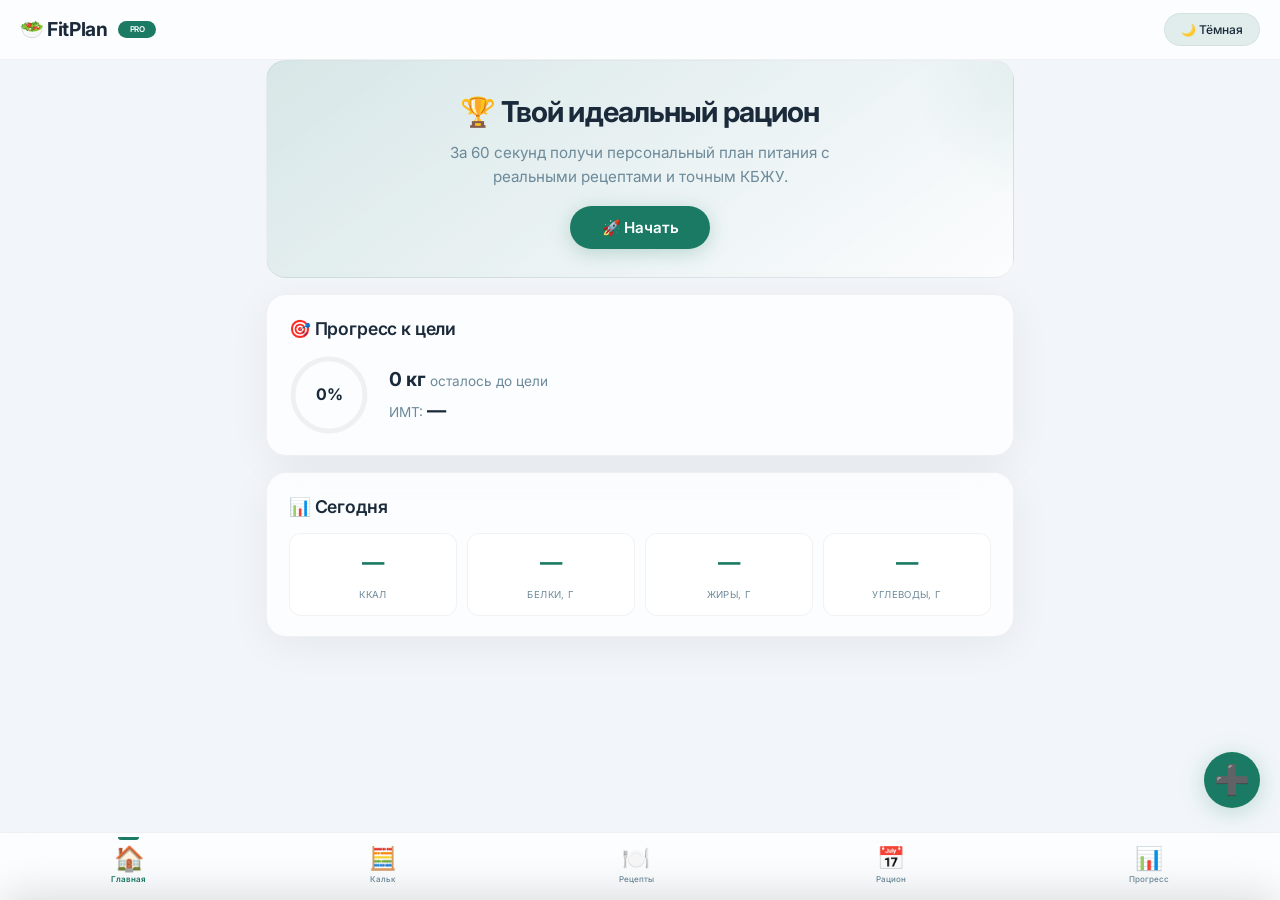
==== commit 9dd8c34a: "Update index.html" ====
--- a/index.html
+++ b/index.html
@@ -3,25 +3,47 @@
 <head>
   <meta charset="UTF-8">
   <meta name="viewport" content="width=device-width, initial-scale=1.0, maximum-scale=1.0, user-scalable=yes">
+  
+  <!-- SEO -->
   <title>FitPlan — конструктор питания</title>
+  <meta name="description" content="Персональный конструктор питания с реальными рецептами, калькулятором калорий и планом на неделю.">
+  <meta name="keywords" content="fitplan, питание, рецепты, кбжу, калории, похудение, рацион">
+  <link rel="canonical" href="https://p2wwd8whgm-cmyk.github.io/fit-plan/">
   
+  <!-- Open Graph -->
+  <meta property="og:title" content="FitPlan — конструктор питания">
+  <meta property="og:description" content="Персональный конструктор питания с реальными рецептами, калькулятором калорий и планом на неделю.">
+  <meta property="og:url" content="https://p2wwd8whgm-cmyk.github.io/fit-plan/">
+  <meta property="og:type" content="website">
+  <meta property="og:image" content="https://p2wwd8whgm-cmyk.github.io/fit-plan/images/og-image.png">
+  
+  <!-- PWA -->
+  <link rel="manifest" href="manifest.json">
+  <meta name="theme-color" content="#1a7a64">
+  <meta name="apple-mobile-web-app-capable" content="yes">
+  <meta name="apple-mobile-web-app-status-bar-style" content="black-translucent">
+  <link rel="apple-touch-icon" href="images/icons/apple-touch-icon.png">
+  <link rel="icon" type="image/png" href="images/icons/favicon.png">
+
+  <!-- Fonts -->
   <link rel="preconnect" href="https://fonts.googleapis.com">
   <link rel="preconnect" href="https://fonts.gstatic.com" crossorigin>
   <link href="https://fonts.googleapis.com/css2?family=Inter:opsz,wght@14..32,400;14..32,500;14..32,600;14..32,700&display=swap" rel="stylesheet">
+  
+  <!-- CSS -->
   <link rel="stylesheet" href="css/style.css">
-  <link rel="manifest" href="manifest.json">
-  <meta name="theme-color" content="#1a7a64">
 </head>
 <body>
 
   <header class="header">
     <h1>🥗 FitPlan <span>PRO</span></h1>
-    <button class="theme-toggle" id="themeToggle">🌙 Тёмная</button>
+    <button class="theme-toggle" id="themeToggle" aria-label="Переключить тему">🌙 Тёмная</button>
   </header>
 
-  <div class="toast" id="toast"></div>
+  <div class="toast" id="toast" role="status" aria-live="polite"></div>
   <div class="overlay" id="sheetOverlay"></div>
 
+  <!-- BOTTOM SHEET -->
   <div class="bottom-sheet" id="bottomSheet">
     <div class="sheet-handle" id="sheetHandle"></div>
     <h3 id="sheetTitle">🍽️ Добавить в рацион</h3>
@@ -49,9 +71,11 @@
     </div>
   </div>
 
-  <button class="fab" id="fabBtn">➕</button>
-
-  <div class="modal-overlay" id="replaceModal">
+  <!-- FAB -->
+  <button class="fab" id="fabBtn" aria-label="Добавить рецепт">➕</button>
+
+  <!-- REPLACE MODAL -->
+  <div class="modal-overlay" id="replaceModal" role="dialog" aria-modal="true">
     <div class="modal">
       <h3>🔄 Заменить блюдо</h3>
       <p id="replaceInfo" style="font-size:0.9rem; margin-bottom:8px;">Выбери альтернативу:</p>
@@ -64,7 +88,8 @@
 
   <main class="container">
 
-    <section class="page active" id="page-home">
+    <!-- PAGE 1: HOME -->
+    <section class="page active" id="page-home" role="tabpanel" aria-label="Главная">
       <div class="hero">
         <h2>🏆 Твой идеальный рацион</h2>
         <p>За 60 секунд получи персональный план питания с реальными рецептами и точным КБЖУ.</p>
@@ -74,7 +99,7 @@
       <div class="card">
         <h2>🎯 Прогресс к цели</h2>
         <div class="progress-ring-wrap">
-          <div class="progress-ring" id="homeProgressRing">
+          <div class="progress-ring" id="homeProgressRing" role="img" aria-label="Прогресс к цели">
             <svg width="80" height="80" viewBox="0 0 80 80">
               <circle class="bg-circle" cx="40" cy="40" r="36"/>
               <circle class="progress-circle" id="homeProgressCircle" cx="40" cy="40" r="36" stroke-dasharray="226.2" stroke-dashoffset="226.2"/>
@@ -100,7 +125,8 @@
       </div>
     </section>
 
-    <section class="page" id="page-calc">
+    <!-- PAGE 2: CALCULATOR -->
+    <section class="page" id="page-calc" role="tabpanel" aria-label="Калькулятор">
       <div class="card">
         <h2>🧮 Калькулятор нормы</h2>
         <p class="text-muted" style="margin-bottom:12px;">Введи свои параметры и получи точную дневную норму.</p>
@@ -180,7 +206,8 @@
       </div>
     </section>
 
-    <section class="page" id="page-recipes">
+    <!-- PAGE 3: RECIPES -->
+    <section class="page" id="page-recipes" role="tabpanel" aria-label="Рецепты">
       <div class="card">
         <h2>🔍 Поиск рецептов</h2>
         <p class="text-muted">Реальные блюда с точным КБЖУ.</p>
@@ -223,7 +250,8 @@
       </div>
     </section>
 
-    <section class="page" id="page-mealplan">
+    <!-- PAGE 4: MEAL PLAN -->
+    <section class="page" id="page-mealplan" role="tabpanel" aria-label="Мой рацион">
       <div class="card">
         <div style="display:flex; justify-content:space-between; align-items:center; flex-wrap:wrap; gap:8px; margin-bottom:6px;">
           <h2 style="margin:0;">📅 Мой рацион</h2>
@@ -244,11 +272,12 @@
       </div>
     </section>
 
-    <section class="page" id="page-progress">
+    <!-- PAGE 5: PROGRESS -->
+    <section class="page" id="page-progress" role="tabpanel" aria-label="Прогресс">
       <div class="card">
         <h2>📈 Прогресс к цели</h2>
         <div class="progress-ring-wrap">
-          <div class="progress-ring" id="progressRing">
+          <div class="progress-ring" id="progressRing" role="img" aria-label="Прогресс к цели">
             <svg width="80" height="80" viewBox="0 0 80 80">
               <circle class="bg-circle" cx="40" cy="40" r="36"/>
               <circle class="progress-circle" id="progressCircle" cx="40" cy="40" r="36" stroke-dasharray="226.2" stroke-dashoffset="226.2"/>
@@ -305,7 +334,8 @@
 
   </main>
 
-  <nav class="bottom-nav" role="navigation">
+  <!-- BOTTOM NAVIGATION -->
+  <nav class="bottom-nav" role="navigation" aria-label="Основная навигация">
     <button class="tab-btn active" data-tab="home"><span class="icon">🏠</span>Главная</button>
     <button class="tab-btn" data-tab="calc"><span class="icon">🧮</span>Кальк</button>
     <button class="tab-btn" data-tab="recipes"><span class="icon">🍽️</span>Рецепты</button>
@@ -313,6 +343,7 @@
     <button class="tab-btn" data-tab="progress"><span class="icon">📊</span>Прогресс</button>
   </nav>
 
+  <!-- JavaScript -->
   <script type="module" src="js/app.js"></script>
 </body>
 </html>
--- a/css/style.css
+++ b/css/style.css
@@ -1,160 +1,1398 @@
-{
-  "recipes": [
-    {
-      "id": 1,
-      "name": "Белковый омлет с овощами и сыром",
-      "category": "breakfast",
-      "time": 15,
-      "weight": 380,
-      "kcal": 410,
-      "protein": 38,
-      "fat": 24,
-      "carbs": 12,
-      "ingredients": ["Яйца 2 шт (100г)", "Белки яичные 100г", "Помидор 120г", "Шпинат 50г", "Сыр лёгкий 30г", "Оливковое масло 5г"],
-      "instructions": "1. Взбить яйца с белками.\n2. Обжарить шпинат и помидор на масле.\n3. Залить яйцами.\n4. Добавить сыр сверху и готовить под крышкой 5–7 минут."
-    },
-    {
-      "id": 2,
-      "name": "Овсянка с бананом и протеином",
-      "category": "breakfast",
-      "time": 10,
-      "weight": 400,
-      "kcal": 470,
-      "protein": 35,
-      "fat": 12,
-      "carbs": 58,
-      "ingredients": ["Овсяные хлопья 60г", "Молоко 1,5% 200мл", "Банан 100г", "Протеин 25г", "Орехи грецкие 10г", "Корица по вкусу"],
-      "instructions": "1. Варить овсянку на молоке 5 минут.\n2. Добавить протеин после снятия с огня.\n3. Добавить банан и орехи."
-    },
-    {
-      "id": 3,
-      "name": "Творожная запеканка без сахара",
-      "category": "breakfast",
-      "time": 35,
-      "weight": 350,
-      "kcal": 390,
-      "protein": 42,
-      "fat": 12,
-      "carbs": 32,
-      "ingredients": ["Творог 5% 250г", "Яйцо 1 шт (50г)", "Манка 20г", "Йогурт натуральный 50г", "Ягоды 80г", "Подсластитель по желанию"],
-      "instructions": "1. Смешать творог, яйцо, манку и йогурт.\n2. Добавить ягоды.\n3. Запекать 35 минут при 180°C."
-    },
-    {
-      "id": 4,
-      "name": "Гречка с яйцом и авокадо",
-      "category": "breakfast",
-      "time": 20,
-      "weight": 430,
-      "kcal": 520,
-      "protein": 27,
-      "fat": 25,
-      "carbs": 52,
-      "ingredients": ["Гречка сухая 70г", "Яйца 2 шт", "Авокадо 70г", "Огурец 100г", "Зелень 10г"],
-      "instructions": "1. Отварить гречку.\n2. Приготовить яйца.\n3. Добавить авокадо и овощи."
-    },
-    {
-      "id": 5,
-      "name": "Йогуртовый боул с ягодами",
-      "category": "breakfast",
-      "time": 5,
-      "weight": 420,
-      "kcal": 360,
-      "protein": 32,
-      "fat": 10,
-      "carbs": 42,
-      "ingredients": ["Греческий йогурт 2% 300г", "Ягоды 100г", "Овсяные хлопья 30г", "Чиа 10г", "Мёд 5г"],
-      "instructions": "1. Выложить йогурт в миску.\n2. Добавить ягоды, овсянку и семена.\n3. Оставить на 10 минут."
-    },
-    {
-      "id": 6,
-      "name": "Лаваш с курицей и овощами",
-      "category": "breakfast",
-      "time": 15,
-      "weight": 450,
-      "kcal": 490,
-      "protein": 45,
-      "fat": 15,
-      "carbs": 50,
-      "ingredients": ["Лаваш цельнозерновой 60г", "Куриная грудка 150г", "Огурец 80г", "Помидор 100г", "Йогурт натуральный 50г", "Салат 30г"],
-      "instructions": "1. Приготовить курицу.\n2. Нарезать овощи.\n3. Завернуть всё в лаваш."
-    },
-    {
-      "id": 7,
-      "name": "Сырники протеиновые",
-      "category": "breakfast",
-      "time": 20,
-      "weight": 300,
-      "kcal": 430,
-      "protein": 45,
-      "fat": 14,
-      "carbs": 34,
-      "ingredients": ["Творог 5% 250г", "Яйцо 1 шт", "Рисовая мука 30г", "Протеин ванильный 20г", "Ягоды 50г"],
-      "instructions": "1. Смешать массу.\n2. Сформировать сырники.\n3. Запечь или приготовить на сухой сковороде."
-    },
-    {
-      "id": 8,
-      "name": "Тост с лососем и творожным сыром",
-      "category": "breakfast",
-      "time": 10,
-      "weight": 300,
-      "kcal": 450,
-      "protein": 32,
-      "fat": 22,
-      "carbs": 35,
-      "ingredients": ["Хлеб цельнозерновой 80г", "Лосось слабосолёный 70г", "Творожный сыр лёгкий 40г", "Огурец 80г", "Зелень"],
-      "instructions": "1. Поджарить хлеб.\n2. Намазать сыр.\n3. Выложить лосось и овощи."
-    },
-    {
-      "id": 9,
-      "name": "Овсяноблин с курицей",
-      "category": "breakfast",
-      "time": 15,
-      "weight": 380,
-      "kcal": 500,
-      "protein": 43,
-      "fat": 20,
-      "carbs": 42,
-      "ingredients": ["Овсянка 50г", "Яйца 2 шт", "Молоко 50мл", "Куриная грудка 120г", "Сыр 20г", "Овощи 100г"],
-      "instructions": "1. Сделать блин из овсянки, яйца и молока.\n2. Добавить начинку.\n3. Обжарить с двух сторон."
-    },
-    {
-      "id": 10,
-      "name": "Рисовая каша с творогом и ягодами",
-      "category": "breakfast",
-      "time": 25,
-      "weight": 450,
-      "kcal": 460,
-      "protein": 35,
-      "fat": 10,
-      "carbs": 65,
-      "ingredients": ["Рис сухой 60г", "Молоко 1,5% 200мл", "Творог 5% 150г", "Ягоды 80г", "Корица"],
-      "instructions": "1. Сварить рисовую кашу.\n2. Добавить творог.\n3. Сверху ягоды."
-    },
-    {
-      "id": 11,
-      "name": "Белковый омлет со шпинатом",
-      "category": "breakfast",
-      "time": 15,
-      "weight": 350,
-      "kcal": 395,
-      "protein": 35,
-      "fat": 21,
-      "carbs": 11,
-      "ingredients": ["Яйца 3 шт (150г)", "Шпинат 100г", "Сыр лёгкий 30г", "Оливковое масло 5г", "Соль, перец по вкусу"],
-      "instructions": "1. Взбить яйца.\n2. Обжарить шпинат на масле.\n3. Залить яйцами и жарить до готовности.\n4. Посыпать сыром и накрыть крышкой на 2 минуты."
-    },
-    {
-      "id": 12,
-      "name": "Овсяная каша с бананом",
-      "category": "breakfast",
-      "time": 10,
-      "weight": 360,
-      "kcal": 430,
-      "protein": 17,
-      "fat": 10,
-      "carbs": 68,
-      "ingredients": ["Овсяные хлопья 60г", "Молоко 1,5% 200мл", "Банан 100г", "Мёд 5г", "Корица по вкусу"],
-      "instructions": "1. Варить овсянку на молоке 5 минут.\n2. Добавить нарезанный банан.\n3. Посыпать корицей и полить мёдом."
-    }
-  ]
+/* ====== 1. ПЕРЕМЕННЫЕ ====== */
+:root {
+  --primary: #1a7a64;
+  --primary-light: rgba(26, 122, 100, 0.12);
+  --primary-glow: rgba(26, 122, 100, 0.25);
+  --accent: #f5a623;
+  --bg: #f2f6fa;
+  --bg-card: rgba(255, 255, 255, 0.72);
+  --bg-card-solid: #ffffff;
+  --text: #1a2a3a;
+  --text-muted: #6c8a9a;
+  --border: rgba(0, 0, 0, 0.05);
+  --shadow: 0 8px 40px rgba(0, 0, 0, 0.06);
+  --shadow-hover: 0 16px 56px rgba(0, 0, 0, 0.10);
+  --radius: 20px;
+  --radius-sm: 12px;
+  --nav-height: 68px;
+  --header-height: 60px;
+  --transition: 0.35s cubic-bezier(0.34, 1.56, 0.64, 1);
+  --font: 'Inter', -apple-system, BlinkMacSystemFont, 'Segoe UI', Roboto, sans-serif;
+}
+
+[data-theme="dark"] {
+  --bg: #0e1620;
+  --bg-card: rgba(26, 38, 50, 0.82);
+  --bg-card-solid: #1a2632;
+  --text: #eaf0f5;
+  --text-muted: #8aa0b0;
+  --border: rgba(255, 255, 255, 0.05);
+  --shadow: 0 8px 40px rgba(0, 0, 0, 0.4);
+  --shadow-hover: 0 16px 56px rgba(0, 0, 0, 0.5);
+  --primary-light: rgba(43, 155, 130, 0.18);
+  --primary-glow: rgba(43, 155, 130, 0.3);
+}
+
+* {
+  margin: 0;
+  padding: 0;
+  box-sizing: border-box;
+  -webkit-tap-highlight-color: transparent;
+}
+
+body {
+  font-family: var(--font);
+  background: var(--bg);
+  color: var(--text);
+  transition: background var(--transition), color var(--transition);
+  min-height: 100vh;
+  padding-top: var(--header-height);
+  padding-bottom: calc(var(--nav-height) + 24px);
+  font-size: 16px;
+  line-height: 1.6;
+  -webkit-font-smoothing: antialiased;
+  overflow-x: hidden;
+}
+
+.container {
+  max-width: 780px;
+  margin: 0 auto;
+  padding: 0 16px;
+}
+
+.text-muted {
+  color: var(--text-muted);
+  font-size: 0.85rem;
+}
+
+/* ====== 3. ШАПКА ====== */
+.header {
+  position: fixed;
+  top: 0;
+  left: 0;
+  right: 0;
+  height: var(--header-height);
+  background: var(--bg-card);
+  backdrop-filter: blur(20px) saturate(1.2);
+  -webkit-backdrop-filter: blur(20px) saturate(1.2);
+  border-bottom: 1px solid var(--border);
+  display: flex;
+  align-items: center;
+  justify-content: space-between;
+  padding: 0 20px;
+  z-index: 100;
+  transition: all var(--transition);
+}
+
+.header h1 {
+  font-size: 1.2rem;
+  font-weight: 700;
+  display: flex;
+  align-items: center;
+  gap: 10px;
+  letter-spacing: -0.02em;
+}
+
+.header h1 span {
+  background: var(--primary);
+  color: #fff;
+  font-size: 0.5rem;
+  font-weight: 600;
+  padding: 2px 12px;
+  border-radius: 40px;
+  text-transform: uppercase;
+}
+
+.theme-toggle {
+  padding: 8px 16px;
+  border-radius: 60px;
+  font-size: 0.75rem;
+  font-weight: 500;
+  background: var(--primary-light);
+  color: var(--text);
+  border: 1px solid var(--border);
+  transition: all var(--transition);
+  cursor: pointer;
+  font-family: var(--font);
+}
+
+.theme-toggle:hover {
+  background: var(--primary);
+  color: #fff;
+}
+
+/* ====== 4. НИЖНЯЯ НАВИГАЦИЯ ====== */
+.bottom-nav {
+  position: fixed;
+  bottom: 0;
+  left: 0;
+  right: 0;
+  height: var(--nav-height);
+  background: var(--bg-card);
+  backdrop-filter: blur(20px) saturate(1.2);
+  -webkit-backdrop-filter: blur(20px) saturate(1.2);
+  border-top: 1px solid var(--border);
+  display: flex;
+  align-items: stretch;
+  justify-content: space-around;
+  padding: 4px 0 8px;
+  z-index: 100;
+  transition: all var(--transition);
+}
+
+.bottom-nav .tab-btn {
+  display: flex;
+  flex-direction: column;
+  align-items: center;
+  justify-content: center;
+  gap: 2px;
+  font-size: 0.5rem;
+  font-weight: 500;
+  color: var(--text-muted);
+  padding: 4px 8px;
+  border-radius: var(--radius-sm);
+  transition: all var(--transition);
+  min-width: 44px;
+  position: relative;
+  cursor: pointer;
+  background: none;
+  border: none;
+  font-family: var(--font);
+}
+
+.bottom-nav .tab-btn .icon {
+  font-size: 1.4rem;
+  line-height: 1.2;
+  transition: transform var(--transition);
+}
+
+.bottom-nav .tab-btn.active {
+  color: var(--primary);
+  font-weight: 600;
+}
+
+.bottom-nav .tab-btn.active .icon {
+  transform: scale(1.1);
+}
+
+.bottom-nav .tab-btn.active::after {
+  content: '';
+  position: absolute;
+  top: 0;
+  left: 30%;
+  right: 30%;
+  height: 3px;
+  background: var(--primary);
+  border-radius: 0 0 4px 4px;
+}
+
+.bottom-nav .tab-btn:hover {
+  color: var(--text);
+  background: var(--primary-light);
+}
+
+/* ====== 5. СТРАНИЦЫ ====== */
+.page {
+  display: none;
+  animation: fadeSlide 0.4s ease;
+}
+
+.page.active {
+  display: block;
+}
+
+@keyframes fadeSlide {
+  from { opacity: 0; transform: translateY(16px); }
+  to { opacity: 1; transform: translateY(0); }
+}
+
+/* ====== 6. КАРТОЧКИ ====== */
+.card {
+  background: var(--bg-card);
+  backdrop-filter: blur(20px) saturate(1.2);
+  -webkit-backdrop-filter: blur(20px) saturate(1.2);
+  border: 1px solid var(--border);
+  border-radius: var(--radius);
+  padding: 20px 22px;
+  margin-bottom: 16px;
+  box-shadow: var(--shadow);
+  transition: all var(--transition);
+}
+
+.card h2 {
+  font-size: 1.1rem;
+  font-weight: 600;
+  margin-bottom: 12px;
+  display: flex;
+  align-items: center;
+  gap: 8px;
+  letter-spacing: -0.01em;
+}
+
+/* ====== 7. КНОПКИ ====== */
+.btn {
+  display: inline-flex;
+  align-items: center;
+  justify-content: center;
+  gap: 8px;
+  padding: 12px 24px;
+  border-radius: 60px;
+  font-weight: 600;
+  font-size: 0.85rem;
+  font-family: var(--font);
+  border: none;
+  background: var(--primary);
+  color: #fff;
+  box-shadow: 0 4px 20px var(--primary-glow);
+  cursor: pointer;
+  transition: all var(--transition);
+  letter-spacing: -0.01em;
+}
+
+.btn:hover {
+  transform: translateY(-2px);
+  box-shadow: 0 8px 32px var(--primary-glow);
+}
+
+.btn:active {
+  transform: scale(0.96);
+}
+
+.btn-outline {
+  background: transparent;
+  color: var(--primary);
+  box-shadow: none;
+  border: 2px solid var(--primary);
+}
+
+.btn-outline:hover {
+  background: var(--primary-light);
+  box-shadow: none;
+  transform: translateY(-2px);
+}
+
+.btn-sm {
+  padding: 6px 14px;
+  font-size: 0.7rem;
+}
+
+.btn-danger {
+  background: #e74c3c;
+  box-shadow: 0 4px 20px rgba(231, 76, 60, 0.3);
+}
+
+/* ====== 8. HERO ====== */
+.hero {
+  background: linear-gradient(145deg, var(--primary-light), var(--bg-card));
+  border: 1px solid var(--border);
+  padding: 28px 24px;
+  border-radius: var(--radius);
+  margin-bottom: 16px;
+  text-align: center;
+  position: relative;
+  overflow: hidden;
+}
+
+.hero::before {
+  content: '';
+  position: absolute;
+  top: -50%;
+  right: -20%;
+  width: 250px;
+  height: 250px;
+  background: radial-gradient(circle, var(--primary-glow), transparent 70%);
+  border-radius: 50%;
+  opacity: 0.3;
+  pointer-events: none;
+}
+
+.hero h2 {
+  font-size: 1.8rem;
+  font-weight: 700;
+  letter-spacing: -0.03em;
+  margin-bottom: 6px;
+  position: relative;
+}
+
+.hero p {
+  color: var(--text-muted);
+  font-size: 0.95rem;
+  max-width: 420px;
+  margin: 0 auto 16px;
+  position: relative;
+}
+
+.hero .btn {
+  font-size: 0.95rem;
+  padding: 12px 32px;
+  position: relative;
+}
+
+/* ====== 9. ПРОГРЕСС-КОЛЬЦО ====== */
+.progress-ring-wrap {
+  display: flex;
+  align-items: center;
+  gap: 20px;
+  flex-wrap: wrap;
+}
+
+.progress-ring {
+  width: 80px;
+  height: 80px;
+  border-radius: 50%;
+  position: relative;
+  display: flex;
+  align-items: center;
+  justify-content: center;
+  font-weight: 700;
+  font-size: 1rem;
+  flex-shrink: 0;
+}
+
+.progress-ring svg {
+  position: absolute;
+  top: 0;
+  left: 0;
+  transform: rotate(-90deg);
+}
+
+.progress-ring svg circle {
+  fill: none;
+  stroke-width: 5;
+  stroke-linecap: round;
+}
+
+.progress-ring .bg-circle {
+  stroke: var(--border);
+}
+
+.progress-ring .progress-circle {
+  stroke: var(--primary);
+  transition: stroke-dashoffset 0.8s cubic-bezier(0.34, 1.56, 0.64, 1);
+}
+
+.progress-ring .center-text {
+  z-index: 1;
+  font-size: 1rem;
+}
+
+.progress-stats strong {
+  font-size: 1.2rem;
+}
+
+/* ====== 10. СТАТИСТИКА ====== */
+.stats-grid {
+  display: grid;
+  grid-template-columns: repeat(4, 1fr);
+  gap: 10px;
+}
+
+.stats-grid .stat-item {
+  text-align: center;
+  padding: 10px 6px;
+  background: var(--bg-card-solid);
+  border-radius: var(--radius-sm);
+  border: 1px solid var(--border);
+  transition: all var(--transition);
+}
+
+.stats-grid .stat-item .value {
+  font-size: 1.4rem;
+  font-weight: 700;
+  color: var(--primary);
+  display: block;
+  letter-spacing: -0.02em;
+}
+
+.stats-grid .stat-item .label {
+  font-size: 0.6rem;
+  color: var(--text-muted);
+  text-transform: uppercase;
+  letter-spacing: 0.04em;
+}
+
+/* ====== 11. КАЛЬКУЛЯТОР ====== */
+.slider-group {
+  margin: 12px 0 6px;
+}
+
+.slider-group label {
+  display: flex;
+  justify-content: space-between;
+  font-size: 0.8rem;
+  font-weight: 500;
+  margin-bottom: 4px;
+}
+
+.slider-group label .value {
+  color: var(--primary);
+  font-weight: 600;
+}
+
+.slider-group input[type="range"] {
+  width: 100%;
+  height: 4px;
+  border-radius: 10px;
+  background: var(--border);
+  -webkit-appearance: none;
+  appearance: none;
+  outline: none;
+  transition: background var(--transition);
+}
+
+.slider-group input[type="range"]::-webkit-slider-thumb {
+  -webkit-appearance: none;
+  appearance: none;
+  width: 20px;
+  height: 20px;
+  border-radius: 50%;
+  background: var(--primary);
+  cursor: pointer;
+  border: 3px solid var(--bg-card-solid);
+  box-shadow: 0 2px 12px rgba(0, 0, 0, 0.12);
+  transition: all var(--transition);
+}
+
+.slider-group input[type="range"]::-webkit-slider-thumb:hover {
+  transform: scale(1.1);
+}
+
+.calc-grid {
+  display: grid;
+  grid-template-columns: repeat(4, 1fr);
+  gap: 8px;
+  margin-top: 12px;
+}
+
+.calc-grid .result-card {
+  background: var(--bg-card-solid);
+  border-radius: var(--radius-sm);
+  padding: 10px 6px;
+  text-align: center;
+  border: 1px solid var(--border);
+  transition: all var(--transition);
+}
+
+.calc-grid .result-card .number {
+  font-size: 1.3rem;
+  font-weight: 700;
+  color: var(--primary);
+  letter-spacing: -0.02em;
+}
+
+.calc-grid .result-card .label {
+  font-size: 0.6rem;
+  color: var(--text-muted);
+  text-transform: uppercase;
+  letter-spacing: 0.04em;
+}
+
+.bju-chart {
+  display: flex;
+  gap: 4px;
+  margin: 12px 0 6px;
+  height: 20px;
+  border-radius: 60px;
+  overflow: hidden;
+  background: var(--border);
+}
+
+.bju-chart .segment {
+  height: 100%;
+  transition: width 0.8s cubic-bezier(0.34, 1.56, 0.64, 1);
+}
+
+.bju-chart .segment-protein {
+  background: #4CAF50;
+}
+.bju-chart .segment-fat {
+  background: var(--accent);
+}
+.bju-chart .segment-carbs {
+  background: #42A5F5;
+}
+
+.bju-legend {
+  display: flex;
+  gap: 14px;
+  flex-wrap: wrap;
+  font-size: 0.7rem;
+  color: var(--text-muted);
+}
+
+.bju-legend .dot {
+  display: inline-block;
+  width: 8px;
+  height: 8px;
+  border-radius: 50%;
+  margin-right: 4px;
+  vertical-align: middle;
+}
+
+.goal-btns {
+  display: flex;
+  flex-wrap: wrap;
+  gap: 6px;
+  margin: 6px 0 4px;
+}
+
+.goal-btn {
+  padding: 6px 14px;
+  border-radius: 60px;
+  border: 2px solid var(--border);
+  font-weight: 500;
+  font-size: 0.7rem;
+  background: transparent;
+  transition: all var(--transition);
+  color: var(--text);
+  flex: 1 0 auto;
+  text-align: center;
+  cursor: pointer;
+  font-family: var(--font);
+}
+
+.goal-btn:hover {
+  border-color: var(--primary);
+  background: var(--primary-light);
+  transform: translateY(-2px);
+}
+
+.goal-btn.active {
+  border-color: var(--primary);
+  background: var(--primary);
+  color: #fff;
+  box-shadow: 0 4px 16px var(--primary-glow);
+}
+
+.calc-select {
+  padding: 8px 14px;
+  border-radius: 60px;
+  border: 1px solid var(--border);
+  background: var(--bg-card-solid);
+  color: var(--text);
+  font-size: 0.8rem;
+  width: 100%;
+  font-family: var(--font);
+  transition: all var(--transition);
+  appearance: none;
+}
+
+.calc-select:focus {
+  outline: none;
+  border-color: var(--primary);
+  box-shadow: 0 0 0 4px var(--primary-light);
+}
+
+/* ====== 12. РЕЦЕПТЫ ====== */
+.search-box {
+  display: flex;
+  gap: 8px;
+  flex-wrap: wrap;
+  margin: 8px 0;
+}
+
+.search-box input {
+  flex: 1;
+  padding: 10px 16px;
+  border-radius: 60px;
+  border: 1px solid var(--border);
+  background: var(--bg-card-solid);
+  color: var(--text);
+  font-size: 0.85rem;
+  font-family: var(--font);
+  min-width: 120px;
+  transition: all var(--transition);
+}
+
+.search-box input:focus {
+  outline: none;
+  border-color: var(--primary);
+  box-shadow: 0 0 0 4px var(--primary-light);
+}
+
+.filter-group {
+  display: flex;
+  flex-wrap: wrap;
+  gap: 6px;
+  margin: 6px 0;
+}
+
+.filter-group .filter-btn {
+  padding: 4px 12px;
+  border-radius: 40px;
+  border: 1px solid var(--border);
+  font-size: 0.65rem;
+  font-weight: 500;
+  background: transparent;
+  color: var(--text);
+  transition: all var(--transition);
+  cursor: pointer;
+  font-family: var(--font);
+}
+
+.filter-group .filter-btn:hover {
+  background: var(--primary-light);
+  border-color: var(--primary);
+  transform: translateY(-2px);
+}
+
+.filter-group .filter-btn.active {
+  background: var(--primary);
+  border-color: var(--primary);
+  color: #fff;
+  box-shadow: 0 2px 12px var(--primary-glow);
+}
+
+.filter-label {
+  font-size: 0.65rem;
+  font-weight: 600;
+  color: var(--text-muted);
+  margin-right: 4px;
+  display: flex;
+  align-items: center;
+  text-transform: uppercase;
+  letter-spacing: 0.04em;
+}
+
+.recipe-grid {
+  display: grid;
+  grid-template-columns: repeat(auto-fill, minmax(155px, 1fr));
+  gap: 12px;
+  margin-top: 12px;
+  max-height: 400px;
+  overflow-y: auto;
+  padding-right: 4px;
+}
+
+.recipe-card {
+  background: var(--bg-card-solid);
+  border: 1px solid var(--border);
+  border-radius: var(--radius-sm);
+  padding: 12px 12px 10px;
+  transition: all var(--transition);
+  position: relative;
+}
+
+.recipe-card:hover {
+  transform: translateY(-4px);
+  box-shadow: var(--shadow-hover);
+  border-color: var(--primary);
+}
+
+.recipe-card .favorite-btn {
+  position: absolute;
+  top: 6px;
+  right: 6px;
+  background: none;
+  border: none;
+  font-size: 1rem;
+  cursor: pointer;
+  transition: all var(--transition);
+  padding: 2px;
+  border-radius: 50%;
+}
+
+.recipe-card .favorite-btn:hover {
+  transform: scale(1.2);
+}
+
+.recipe-card .title {
+  font-weight: 600;
+  font-size: 0.8rem;
+  margin-bottom: 4px;
+  padding-right: 24px;
+}
+
+.recipe-card .meta {
+  font-size: 0.6rem;
+  color: var(--text-muted);
+  display: flex;
+  flex-wrap: wrap;
+  gap: 4px;
+  margin: 4px 0 6px;
+}
+
+.recipe-card .meta span {
+  background: var(--primary-light);
+  padding: 1px 8px;
+  border-radius: 40px;
+}
+
+.recipe-card .add-btn {
+  width: 100%;
+  margin-top: 6px;
+  padding: 5px 0;
+  border-radius: 40px;
+  font-size: 0.65rem;
+  font-weight: 600;
+  background: var(--primary);
+  color: #fff;
+  border: none;
+  transition: all var(--transition);
+  cursor: pointer;
+  font-family: var(--font);
+}
+
+.recipe-card .add-btn:active {
+  transform: scale(0.96);
+}
+
+.search-history {
+  display: flex;
+  flex-wrap: wrap;
+  gap: 6px;
+  margin: 6px 0;
+}
+
+.search-history .history-item {
+  background: var(--primary-light);
+  padding: 2px 12px;
+  border-radius: 40px;
+  font-size: 0.65rem;
+  cursor: pointer;
+  color: var(--primary);
+  border: 1px solid var(--border);
+  transition: all var(--transition);
+  font-weight: 500;
+}
+
+.search-history .history-item:active {
+  transform: scale(0.95);
+}
+
+.empty-msg {
+  text-align: center;
+  padding: 30px 0;
+  color: var(--text-muted);
+}
+
+.empty-msg .big-icon {
+  font-size: 3.5rem;
+  display: block;
+  margin-bottom: 8px;
+}
+
+.loading-spinner {
+  text-align: center;
+  padding: 24px 0;
+}
+
+.loading-spinner .spinner {
+  display: inline-block;
+  width: 24px;
+  height: 24px;
+  border: 3px solid var(--border);
+  border-top: 3px solid var(--primary);
+  border-radius: 50%;
+  animation: spin 0.8s linear infinite;
+}
+
+@keyframes spin {
+  to { transform: rotate(360deg); }
+}
+
+/* ====== 13. РАЦИОН (АККОРДЕОН) ====== */
+.day-block {
+  background: var(--bg-card-solid);
+  border-left: 4px solid var(--primary);
+  border-radius: var(--radius-sm);
+  margin-bottom: 10px;
+  border: 1px solid var(--border);
+  border-left-width: 4px;
+  transition: all var(--transition);
+  overflow: hidden;
+}
+
+.day-block .day-header {
+  padding: 12px 16px;
+  display: flex;
+  justify-content: space-between;
+  align-items: center;
+  cursor: pointer;
+  user-select: none;
+  transition: background var(--transition);
+}
+
+.day-block .day-header:active {
+  background: var(--primary-light);
+}
+
+.day-block .day-header .day-title {
+  font-weight: 600;
+  font-size: 0.9rem;
+}
+
+.day-block .day-header .day-badge {
+  background: var(--primary-light);
+  color: var(--primary);
+  padding: 2px 12px;
+  border-radius: 40px;
+  font-size: 0.65rem;
+  font-weight: 600;
+}
+
+.day-block .day-header .arrow {
+  transition: transform 0.3s ease;
+  font-size: 0.8rem;
+  color: var(--text-muted);
+  display: inline-block;
+  margin-left: 6px;
+}
+
+.day-block .day-header .arrow.open {
+  transform: rotate(180deg);
+}
+
+.day-block .day-body {
+  max-height: 0;
+  overflow: hidden;
+  transition: max-height 0.4s cubic-bezier(0.34, 1.56, 0.64, 1), padding 0.3s ease;
+  padding: 0 16px;
+}
+
+.day-block .day-body.open {
+  max-height: 600px;
+  padding: 0 16px 12px;
+}
+
+.day-block .meal {
+  display: flex;
+  align-items: center;
+  gap: 8px;
+  padding: 6px 0;
+  border-bottom: 1px dashed var(--border);
+  font-size: 0.82rem;
+  transition: all var(--transition);
+}
+
+.day-block .meal:last-child {
+  border-bottom: none;
+}
+
+.day-block .meal .meal-name {
+  flex: 1;
+  font-weight: 500;
+}
+
+.day-block .meal .meal-kcal {
+  font-weight: 600;
+  color: var(--primary);
+  font-size: 0.75rem;
+}
+
+.day-block .meal .meal-actions {
+  display: flex;
+  gap: 4px;
+}
+
+.day-block .meal .meal-actions button {
+  background: none;
+  border: none;
+  font-size: 0.65rem;
+  cursor: pointer;
+  padding: 2px 6px;
+  color: var(--text-muted);
+  transition: all var(--transition);
+  border-radius: 4px;
+}
+
+.day-block .meal .meal-actions button:active {
+  transform: scale(0.9);
+}
+
+.day-block .meal .meal-actions .replace-btn {
+  color: var(--accent);
+}
+
+.day-block .meal .meal-actions .remove-btn {
+  color: #e74c3c;
+}
+
+.day-block .total-day {
+  margin-top: 6px;
+  font-weight: 700;
+  font-size: 0.8rem;
+  padding-top: 4px;
+  border-top: 1px solid var(--border);
+}
+
+/* ====== 14. КАЛЕНДАРЬ ====== */
+.calendar-header {
+  display: flex;
+  justify-content: space-between;
+  align-items: center;
+  flex-wrap: wrap;
+  gap: 8px;
+  margin-bottom: 12px;
+}
+
+.calendar-header .month-nav {
+  display: flex;
+  align-items: center;
+  gap: 12px;
+}
+
+.calendar-header .month-nav strong {
+  font-size: 1rem;
+  font-weight: 600;
+  min-width: 110px;
+  text-align: center;
+}
+
+.calendar-header .month-change {
+  font-weight: 600;
+  font-size: 0.85rem;
+}
+
+.calendar-grid {
+  display: grid;
+  grid-template-columns: repeat(7, 1fr);
+  gap: 4px;
+  font-size: 0.75rem;
+}
+
+.calendar-grid .day-header {
+  font-weight: 600;
+  color: var(--text-muted);
+  padding: 4px 0;
+  text-align: center;
+  font-size: 0.6rem;
+  text-transform: uppercase;
+  letter-spacing: 0.04em;
+}
+
+.calendar-grid .calendar-day {
+  padding: 4px 2px;
+  border-radius: var(--radius-sm);
+  background: var(--bg-card-solid);
+  border: 1px solid var(--border);
+  cursor: pointer;
+  transition: all var(--transition);
+  text-align: center;
+  min-height: 42px;
+  display: flex;
+  flex-direction: column;
+  align-items: center;
+  justify-content: center;
+}
+
+.calendar-grid .calendar-day:active {
+  transform: scale(0.95);
+}
+
+.calendar-grid .calendar-day .day-number {
+  font-weight: 500;
+  font-size: 0.8rem;
+}
+
+.calendar-grid .calendar-day .day-weight {
+  font-size: 0.5rem;
+  font-weight: 600;
+}
+
+.calendar-grid .calendar-day.empty {
+  opacity: 0.3;
+  cursor: default;
+  background: transparent;
+  border-color: transparent;
+}
+
+.calendar-grid .calendar-day.empty:active {
+  transform: none;
+}
+
+.calendar-grid .calendar-day.today {
+  border-color: var(--primary);
+  border-width: 2px;
+  box-shadow: 0 0 0 3px var(--primary-light);
+}
+
+.calendar-grid .calendar-day.low {
+  background: rgba(76, 175, 80, 0.10);
+  border-color: rgba(76, 175, 80, 0.2);
+}
+
+.calendar-grid .calendar-day.low .day-weight {
+  color: #4CAF50;
+}
+
+.calendar-grid .calendar-day.high {
+  background: rgba(231, 76, 60, 0.10);
+  border-color: rgba(231, 76, 60, 0.2);
+}
+
+.calendar-grid .calendar-day.high .day-weight {
+  color: #e74c3c;
+}
+
+.calendar-legend {
+  display: flex;
+  gap: 14px;
+  justify-content: center;
+  flex-wrap: wrap;
+  margin-top: 12px;
+  font-size: 0.65rem;
+  color: var(--text-muted);
+}
+
+.calendar-legend .dot {
+  display: inline-block;
+  width: 8px;
+  height: 8px;
+  border-radius: 50%;
+  margin-right: 4px;
+  vertical-align: middle;
+}
+
+.dot-low {
+  background: #4CAF50;
+}
+.dot-high {
+  background: #e74c3c;
+}
+.dot-empty {
+  background: var(--border);
+}
+
+/* ====== 15. BOTTOM SHEET ====== */
+.bottom-sheet {
+  position: fixed;
+  bottom: 0;
+  left: 0;
+  right: 0;
+  background: var(--bg-card-solid);
+  border-radius: var(--radius) var(--radius) 0 0;
+  box-shadow: 0 -8px 40px rgba(0, 0, 0, 0.12);
+  transform: translateY(100%);
+  transition: transform 0.5s cubic-bezier(0.34, 1.56, 0.64, 1);
+  z-index: 150;
+  max-height: 85vh;
+  overflow-y: auto;
+  padding: 20px 24px 30px;
+  border-top: 1px solid var(--border);
+}
+
+.bottom-sheet.active {
+  transform: translateY(0);
+}
+
+.bottom-sheet .sheet-handle {
+  width: 40px;
+  height: 4px;
+  background: var(--border);
+  border-radius: 10px;
+  margin: 0 auto 16px;
+  cursor: pointer;
+}
+
+.bottom-sheet .sheet-handle:active {
+  transform: scale(0.9);
+}
+
+.bottom-sheet h3 {
+  font-size: 1.1rem;
+  font-weight: 600;
+  margin-bottom: 8px;
+}
+
+.bottom-sheet label {
+  display: block;
+  font-weight: 500;
+  font-size: 0.8rem;
+  margin: 10px 0 4px;
+}
+
+.bottom-sheet select {
+  width: 100%;
+  padding: 8px 14px;
+  border-radius: 60px;
+  border: 1px solid var(--border);
+  background: var(--bg-card-solid);
+  color: var(--text);
+  font-size: 0.85rem;
+  font-family: var(--font);
+  appearance: none;
+}
+
+.bottom-sheet .btn-row {
+  display: flex;
+  gap: 10px;
+  margin-top: 16px;
+  justify-content: flex-end;
+}
+
+.bottom-sheet .btn-row .btn {
+  padding: 8px 20px;
+  font-size: 0.8rem;
+}
+
+.overlay {
+  position: fixed;
+  inset: 0;
+  background: rgba(0, 0, 0, 0.4);
+  backdrop-filter: blur(4px);
+  -webkit-backdrop-filter: blur(4px);
+  z-index: 140;
+  opacity: 0;
+  pointer-events: none;
+  transition: opacity 0.4s ease;
+}
+
+.overlay.active {
+  opacity: 1;
+  pointer-events: auto;
+}
+
+/* ====== 16. ПЛАВАЮЩАЯ КНОПКА ====== */
+.fab {
+  position: fixed;
+  bottom: calc(var(--nav-height) + 24px);
+  right: 20px;
+  width: 56px;
+  height: 56px;
+  border-radius: 50%;
+  background: var(--primary);
+  color: #fff;
+  border: none;
+  font-size: 1.8rem;
+  box-shadow: 0 4px 24px var(--primary-glow);
+  cursor: pointer;
+  transition: all var(--transition);
+  z-index: 90;
+  display: flex;
+  align-items: center;
+  justify-content: center;
+}
+
+.fab:active {
+  transform: scale(0.9);
+}
+
+.fab:hover {
+  transform: translateY(-4px) scale(1.04);
+  box-shadow: 0 8px 36px var(--primary-glow);
+}
+
+/* ====== 17. TOAST ====== */
+.toast {
+  position: fixed;
+  bottom: calc(var(--nav-height) + 24px);
+  left: 50%;
+  transform: translateX(-50%) translateY(20px);
+  background: var(--bg-card-solid);
+  border: 1px solid var(--border);
+  border-radius: 60px;
+  padding: 10px 22px;
+  box-shadow: 0 8px 40px rgba(0, 0, 0, 0.12);
+  font-size: 0.8rem;
+  z-index: 300;
+  opacity: 0;
+  pointer-events: none;
+  transition: all 0.4s ease;
+  color: var(--text);
+  max-width: 90%;
+  font-family: var(--font);
+  font-weight: 500;
+  backdrop-filter: blur(12px);
+}
+
+.toast.show {
+  opacity: 1;
+  transform: translateX(-50%) translateY(0);
+  pointer-events: auto;
+}
+
+/* ====== 18. ЗАМЕНА ====== */
+.replace-grid {
+  display: grid;
+  grid-template-columns: 1fr 1fr;
+  gap: 6px;
+  max-height: 180px;
+  overflow-y: auto;
+  margin-top: 8px;
+}
+
+.replace-grid .replace-item {
+  background: var(--bg-card-solid);
+  border: 1px solid var(--border);
+  border-radius: var(--radius-sm);
+  padding: 8px 10px;
+  font-size: 0.75rem;
+  cursor: pointer;
+  transition: all var(--transition);
+  text-align: center;
+}
+
+.replace-grid .replace-item:active {
+  transform: scale(0.95);
+}
+
+.replace-grid .replace-item:hover {
+  border-color: var(--primary);
+  background: var(--primary-light);
+}
+
+.replace-grid .replace-item .kcal {
+  font-size: 0.55rem;
+  color: var(--text-muted);
+}
+
+/* ====== 19. МОДАЛЬНОЕ ОКНО ====== */
+.modal-overlay {
+  display: none;
+  position: fixed;
+  inset: 0;
+  background: rgba(0, 0, 0, 0.5);
+  backdrop-filter: blur(8px);
+  -webkit-backdrop-filter: blur(8px);
+  justify-content: center;
+  align-items: center;
+  z-index: 200;
+  padding: 16px;
+}
+
+.modal-overlay.active {
+  display: flex;
+}
+
+.modal {
+  background: var(--bg-card-solid);
+  border-radius: var(--radius);
+  padding: 24px;
+  max-width: 400px;
+  width: 100%;
+  box-shadow: 0 16px 64px rgba(0, 0, 0, 0.2);
+  animation: modalIn 0.3s cubic-bezier(0.34, 1.56, 0.64, 1);
+}
+
+@keyframes modalIn {
+  from { opacity: 0; transform: scale(0.92) translateY(20px); }
+  to { opacity: 1; transform: scale(1) translateY(0); }
+}
+
+.modal h3 {
+  font-size: 1.1rem;
+  font-weight: 600;
+  margin-bottom: 8px;
+}
+
+.modal .btn-row {
+  display: flex;
+  gap: 10px;
+  margin-top: 16px;
+  justify-content: flex-end;
+}
+
+/* ====== 20. АДАПТИВ ====== */
+@media (max-width: 640px) {
+  body {
+    padding-top: 54px;
+    padding-bottom: calc(var(--nav-height) + 12px);
+    font-size: 15px;
+  }
+
+  .header {
+    padding: 0 14px;
+    height: 54px;
+  }
+
+  .header h1 {
+    font-size: 1rem;
+  }
+
+  .bottom-nav {
+    height: 60px;
+    padding: 2px 0 6px;
+  }
+
+  .bottom-nav .tab-btn {
+    min-width: 36px;
+    padding: 2px 4px;
+    font-size: 0.45rem;
+  }
+
+  .bottom-nav .tab-btn .icon {
+    font-size: 1.2rem;
+  }
+
+  .card {
+    padding: 14px 14px;
+    border-radius: 16px;
+  }
+
+  .hero {
+    padding: 20px 16px;
+  }
+
+  .hero h2 {
+    font-size: 1.4rem;
+  }
+
+  .hero p {
+    font-size: 0.85rem;
+  }
+
+  .calc-grid {
+    grid-template-columns: 1fr 1fr;
+    gap: 6px;
+  }
+
+  .calc-grid .result-card .number {
+    font-size: 1.1rem;
+  }
+
+  .recipe-grid {
+    grid-template-columns: repeat(auto-fill, minmax(130px, 1fr));
+    max-height: 300px;
+  }
+
+  .calendar-grid .calendar-day {
+    min-height: 34px;
+    font-size: 0.65rem;
+    padding: 2px 1px;
+  }
+
+  .calendar-grid .calendar-day .day-weight {
+    font-size: 0.45rem;
+  }
+
+  .stats-grid {
+    grid-template-columns: repeat(2, 1fr);
+  }
+
+  .bottom-sheet {
+    padding: 16px 16px 24px;
+  }
+
+  .fab {
+    width: 48px;
+    height: 48px;
+    font-size: 1.4rem;
+    bottom: calc(var(--nav-height) + 16px);
+    right: 16px;
+  }
+
+  .replace-grid {
+    grid-template-columns: 1fr;
+  }
+}
+
+@media (max-width: 400px) {
+  .container {
+    padding: 0 10px;
+  }
+
+  .card {
+    padding: 10px 10px;
+    border-radius: 14px;
+  }
+
+  .recipe-grid {
+    grid-template-columns: repeat(auto-fill, minmax(115px, 1fr));
+  }
+
+  .goal-btn {
+    font-size: 0.6rem;
+    padding: 4px 10px;
+  }
 }
